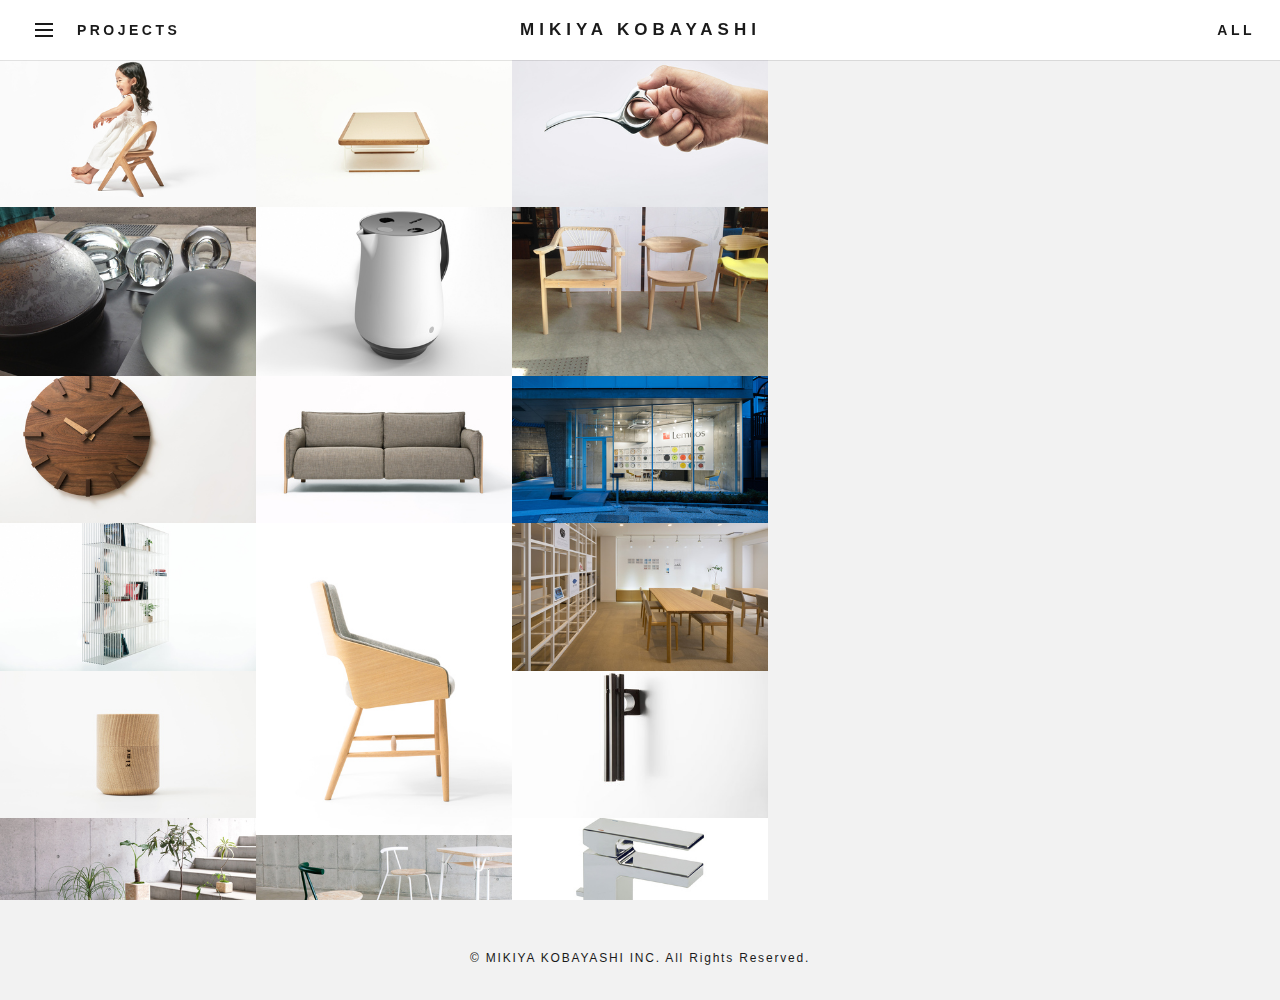
==== sources/PROJECTS __ MIKIYA KOBAYASHI.html @ a70baf39 "first commit" ====
<!DOCTYPE html>
<!-- saved from url=(0039)http://www.mikiyakobayashi.com/projects -->
<html lang="ja-JP" class=" supports csstransforms csstransforms3d csstransitions"><head><meta http-equiv="Content-Type" content="text/html; charset=UTF-8">
	
	<meta http-equiv="X-UA-Compatible" content="IE=edge,chrome=1">
	<meta name="viewport" content="width=device-width,initial-scale=1.0">
	<title>PROJECTS || MIKIYA KOBAYASHI</title>
	<meta name="keywords" content="小林幹也, デザイン, インテリア, プロダクト, 家具, イス, ブランド, ディレクション, プランニング, みきや, design, interior, product, chair, brand, kobayashi, mikiya, ukihashi, moreTrees, 株式会社小林幹也スタジオ, スタジオ">
	<meta name="description" content="株式会社小林幹也スタジオ | MIKIYA KOBAYASHI INC.は小林幹也（デザイナー）が代表を務めるデザイン会社です。家具やプロダクトの商品開発およびディレクション業務、インテリアに関する企画、プランニング及びデザインなど設計業務、各種プランニングおよびディレクション業務また企業のコンサルティング業務などを行っています。">
	<meta name="author" content="MIKIYA KOBAYASHI INC.">
    <meta property="og:title" content="MIKIYA KOBAYASHI">
    <meta property="og:type" content="website">
    <meta property="og:url" content="http://www.mikiyakobayashi.com/">
    <meta property="og:image" content="http://www.mikiyakobayashi.com/common/img/ogp.jpg">
    <meta property="og:site_name" content="MIKIYA KOBAYASHI">
    <meta property="og:description" content="株式会社小林幹也スタジオ | MIKIYA KOBAYASHI INC.は小林幹也（デザイナー）が代表を務めるデザイン会社です。家具やプロダクトの商品開発およびディレクション業務、インテリアに関する企画、プランニング及びデザインなど設計業務、各種プランニングおよびディレクション業務また企業のコンサルティング業務などを行っています。">
	<link rel="shortcut icon" href="http://www.mikiyakobayashi.com/common/img/favicon.ico">
	<link rel="apple-touch-icon-precomposed" sizes="144x144" href="http://www.mikiyakobayashi.com/common/img/apple-touch-icon-144-precomposed.png">
	
	<!--[if lt IE 9]>
	<script src="https://cdnjs.cloudflare.com/ajax/libs/html5shiv/3.7.2/html5shiv.min.js"></script>
	<script src="https://cdnjs.cloudflare.com/ajax/libs/respond.js/1.4.2/respond.min.js"></script>
	<![endif]-->
	<link rel="stylesheet" href="./PROJECTS __ MIKIYA KOBAYASHI_files/style.css">
    <!--Google Analytics-->
	<script async="" src="./PROJECTS __ MIKIYA KOBAYASHI_files/analytics.js.tải xuống"></script><script src="./PROJECTS __ MIKIYA KOBAYASHI_files/libs.js.tải xuống" type="text/javascript"></script>
	<script src="./PROJECTS __ MIKIYA KOBAYASHI_files/common.js.tải xuống" type="text/javascript"></script>
	<script>
      (function(i,s,o,g,r,a,m){i['GoogleAnalyticsObject']=r;i[r]=i[r]||function(){
      (i[r].q=i[r].q||[]).push(arguments)},i[r].l=1*new Date();a=s.createElement(o),
      m=s.getElementsByTagName(o)[0];a.async=1;a.src=g;m.parentNode.insertBefore(a,m)
      })(window,document,'script','//www.google-analytics.com/analytics.js','ga');
    
      ga('create', 'UA-20499489-1', 'auto');
      ga('send', 'pageview');
    
    </script>
</head>
<body id="mikiyakobayashi" class="sub"><div id="loading-progress" class="progress"><div class="bar" style="width: 100%;"></div></div>
<noscript>
&lt;div id="noscript_message"&gt;javascriptが無効になっているようです。 本サイトを正しく表示するためにはjavascriptを有効にしてください。&lt;/div&gt;
</noscript>
<div id="wrap">
<div id="header">
	<div class="container">
		
		<h1 id="logo"><a href="http://www.mikiyakobayashi.com/" class="hover-line"><span>MIKIYA KOBAYASHI</span></a></h1>
		

		<div id="gnavi" class="nav">
			<div class="nav-btn">
				<a href="http://www.mikiyakobayashi.com/projects#gnavi-links">
					<span class="bars">
						<span class="bar"></span>
						<span class="bar"></span>
						<span class="bar"></span>
						<span class="bar"></span>
					</span>
					<span class="label" style="opacity: 1;">PROJECTS</span>
				</a>
			</div>
		</div><div id="cnavi" class="nav">
	<div class="nav-btn">
		<a href="http://www.mikiyakobayashi.com/projects#cnavi-links">
			<i class="icon-search icon"></i>
			<span class="label">
			
				<span class="main-label">ALL</span>
			
			</span>
		</a>
	</div>
</div>

		
	</div>
</div>

<div id="contents-wrap">
	<div id="contents" class="">
		<div id="portfolio" class="content flow-grid col-5">
			
			
				
				
			
				
				
			
				
				
			
				
				
			
				
				
			
				
				
			
				
				
			
				
				
			
				
				
			
				
				
			
				
				
			
				
				
			
				
				
			
				
				
			
				
				
			
				
				
			
				
				
			
				
				
			
				
				
			
				
				
			
				
				
			
				
				
			
				
				
			
				
				
			
				
				
			
				
				
			
				
				
			
				
				
			
				
				
			
				
				
			
				
				
			
				
				
			
				
				
			
				
				
			
				
				
			
				
				
			
				
				
			
				
				
			
				
				
			
				
				
			
				
				
			
				
				
			
				
				
			
				
				
			
				
				
			
				
				
			
				
				
			
				
				
			
				
				
			
				
				
			
				
				
			
				
				
			
				
				
			
				
				
			
				
				
			
				
				
			
				
				
			
				
				
			
				
				
			
				
				
			
				
				
			
				
				
			
				
				
			
				
				
			
				
				
			
				
				
			
				
				
			
				
				
			
				
				
			
				
				
			
				
				
			
				
				
			
				
				
			
				
				
			
				
				
			
				
				
			
				
				
			
				
				
			
				
				
			
				
				
			
				
				
			
				
				
			
				
				
			
				
				
			
				
				
			
				
				
			
				
				
			
				
				
			
				
				
			
				
				
			
				
				
			
				
				
			
				
				
			
				
				
			
				
				
			
				
				
			
				
				
			
				
				
			
				
				
			
				
				
			
				
				
			
				
				
			
				
				
			
				
				
			
				
				
			
				
				
			
				
				
			
				
				
			
				
				
			
				
				
			
				
				
			
				
				
			
				
				
			
				
				
			
				
				
			
				
				
			
				
				
			
				
				
			
				
				
			
				
				
			
				
				
			
				
				
			
				
				
			
				
				
			
				
				
			
				
				
			
				
				
			

				<script type="text/javascript" src="./PROJECTS __ MIKIYA KOBAYASHI_files/flow_grid_init.js.tải xuống"></script>
			<div class="flow-grid-col"><div class="entry">
					<a href="http://www.mikiyakobayashi.com/projects/furniture/kimi-no-isu-2016/">　<div class="thumb-wrap" style="padding-top: 66.5%;"><div class="thumb" data-original-width="400" data-original-height="266" style="position: absolute;">
							
							<img src="./PROJECTS __ MIKIYA KOBAYASHI_files/ki_5562-thumb-400xauto-664.jpg" alt="ki_5562.jpg">
							
						</div></div>
						<div class="meta">
							<div class="client">HOKKAIDO ARTS FOUNDATION</div>
							<h2 class="title">KIMI NO ISU 2016</h2>
						</div>
					</a>
				</div><div class="entry">
					<a href="http://www.mikiyakobayashi.com/projects/furniture/cloud2/">　<div class="thumb-wrap" style="padding-top: 66.5%;"><div class="thumb" data-original-width="400" data-original-height="266" style="position: absolute;">
							
							<img src="./PROJECTS __ MIKIYA KOBAYASHI_files/IMG_14468w-thumb-400xauto-640.jpg" alt="IMG_14468w.jpg">
							
						</div></div>
						<div class="meta">
							<div class="client">HIDA FOREST</div>
							<h2 class="title">CLOUD2</h2>
						</div>
					</a>
				</div><div class="entry">
					<a href="http://www.mikiyakobayashi.com/projects/product/oha/">　<div class="thumb-wrap" style="padding-top: 66.5%;"><div class="thumb" data-original-width="400" data-original-height="266" style="position: absolute;">
							
							<img src="./PROJECTS __ MIKIYA KOBAYASHI_files/_IMG_0095W-thumb-400xauto-578.jpg" alt="_IMG_0095W.jpg">
							
						</div></div>
						<div class="meta">
							<div class="client">IKI by TAKATA Lemnos</div>
							<h2 class="title">OHA</h2>
						</div>
					</a>
				</div><div class="entry">
					<a href="http://www.mikiyakobayashi.com/projects/others/tree-frost-making/">　<div class="thumb-wrap" style="padding-top: 75%;"><div class="thumb" data-original-width="400" data-original-height="300" style="position: absolute;">
							
							<img src="./PROJECTS __ MIKIYA KOBAYASHI_files/IMG_8404w-thumb-400xauto-567.jpg" alt="IMG_8404w.jpg">
							
						</div></div>
						<div class="meta">
							<div class="client">KOHEI GLASS STUDIO</div>
							<h2 class="title">TREE FROST / Making</h2>
						</div>
					</a>
				</div><div class="entry">
					<a href="http://www.mikiyakobayashi.com/projects/product/electric-kettle/">　<div class="thumb-wrap" style="padding-top: 75%;"><div class="thumb" data-original-width="400" data-original-height="300" style="position: absolute;">
							
							<img src="./PROJECTS __ MIKIYA KOBAYASHI_files/Electric-kettle-45W-thumb-400xauto-546.jpg" alt="Electric-kettle-45W.jpg">
							
						</div></div>
						<div class="meta">
							<div class="client">Concept model</div>
							<h2 class="title">ELECTRIC KETTLE</h2>
						</div>
					</a>
				</div><div class="entry">
					<a href="http://www.mikiyakobayashi.com/projects/others/yamanami-making/">　<div class="thumb-wrap" style="padding-top: 75%;"><div class="thumb" data-original-width="400" data-original-height="300" style="position: absolute;">
							
							<img data-original="http://www.mikiyakobayashi.com/projects/others/assets_c/2015/06/IMG_0792w-thumb-400xauto-561.jpg" alt="IMG_0792w.jpg" style="opacity: 1;" src="./PROJECTS __ MIKIYA KOBAYASHI_files/IMG_0792w-thumb-400xauto-561.jpg">
							
						</div></div>
						<div class="meta">
							<div class="client">YAMANAMI by TAKUMI KOHGEI</div>
							<h2 class="title">YAMANAMI / Making</h2>
						</div>
					</a>
				</div><div class="entry">
					<a href="http://www.mikiyakobayashi.com/projects/product/w/">　<div class="thumb-wrap" style="padding-top: 66.5%;"><div class="thumb" data-original-width="400" data-original-height="266" style="position: absolute;">
							
							<img data-original="http://www.mikiyakobayashi.com/projects/product/assets_c/2015/05/_MG_3049W-thumb-400xauto-125.jpg" alt="_MG_3049W.jpg" style="opacity: 1;" src="./PROJECTS __ MIKIYA KOBAYASHI_files/_MG_3049W-thumb-400xauto-125.jpg">
							
						</div></div>
						<div class="meta">
							<div class="client">kime by DREAMY PERSON</div>
							<h2 class="title">WALL CLOCK</h2>
						</div>
					</a>
				</div><div class="entry">
					<a href="http://www.mikiyakobayashi.com/projects/furniture/ys1-1900/">　<div class="thumb-wrap" style="padding-top: 66.5%;"><div class="thumb" data-original-width="400" data-original-height="266" style="position: absolute;">
							
							<img data-original="http://www.mikiyakobayashi.com/projects/furniture/assets_c/2015/05/YAMANAMI_4408W-thumb-400xauto-104.jpg" alt="YAMANAMI_4408W.jpg" style="opacity: 1;" src="./PROJECTS __ MIKIYA KOBAYASHI_files/YAMANAMI_4408W-thumb-400xauto-104.jpg">
							
						</div></div>
						<div class="meta">
							<div class="client">YAMANAMI by TAKUMI KOHGEI</div>
							<h2 class="title">YS1 1900</h2>
						</div>
					</a>
				</div><div class="entry">
					<a href="http://www.mikiyakobayashi.com/projects/space/lemnos-tokyo-showroom/">　<div class="thumb-wrap" style="padding-top: 66.5%;"><div class="thumb" data-original-width="400" data-original-height="266" style="position: absolute;">
							
							<img data-original="http://www.mikiyakobayashi.com/projects/space/assets_c/2015/05/TKLM_101_DN18410_W-thumb-400xauto-21.jpg" alt="TKLM_101_DN18410_W.jpg" style="opacity: 1;" src="./PROJECTS __ MIKIYA KOBAYASHI_files/TKLM_101_DN18410_W-thumb-400xauto-21.jpg">
							
						</div></div>
						<div class="meta">
							
							<h2 class="title">LEMNOS TOKYO SHOWROOM</h2>
						</div>
					</a>
				</div><div class="entry">
					<a href="http://www.mikiyakobayashi.com/projects/furniture/thread/">　<div class="thumb-wrap" style="padding-top: 66.5%;"><div class="thumb" data-original-width="400" data-original-height="266" style="position: absolute;">
							
							<img data-original="http://www.mikiyakobayashi.com/projects/furniture/assets_c/2015/05/_MG_8158W-thumb-400xauto-186.jpg" alt="_MG_8158W.jpg" style="opacity: 1;" src="./PROJECTS __ MIKIYA KOBAYASHI_files/_MG_8158W-thumb-400xauto-186.jpg">
							
						</div></div>
						<div class="meta">
							<div class="client">Prototype</div>
							<h2 class="title">THREAD</h2>
						</div>
					</a>
				</div><div class="entry">
					<a href="http://www.mikiyakobayashi.com/projects/furniture/nc-2/">　<div class="thumb-wrap" style="padding-top: 130.5%;"><div class="thumb" data-original-width="400" data-original-height="522" style="position: absolute;">
							
							<img data-original="http://www.mikiyakobayashi.com/projects/furniture/assets_c/2015/05/_MG_0881W-thumb-400xauto-196.jpg" alt="_MG_0881W.jpg" style="opacity: 1;" src="./PROJECTS __ MIKIYA KOBAYASHI_files/_MG_0881W-thumb-400xauto-196.jpg">
							
						</div></div>
						<div class="meta">
							<div class="client">nagi by FUJI FURNITURE</div>
							<h2 class="title">nc-2</h2>
						</div>
					</a>
				</div><div class="entry">
					<a href="http://www.mikiyakobayashi.com/projects/space/copilot-inc/">　<div class="thumb-wrap" style="padding-top: 66.5%;"><div class="thumb" data-original-width="400" data-original-height="266" style="position: absolute;">
							
							<img data-original="http://www.mikiyakobayashi.com/projects/space/assets_c/2015/05/COPO_101_DC30389_W-thumb-400xauto-39.jpg" alt="COPO_101_DC30389_W.jpg" style="opacity: 1;" src="./PROJECTS __ MIKIYA KOBAYASHI_files/COPO_101_DC30389_W-thumb-400xauto-39.jpg">
							
						</div></div>
						<div class="meta">
							
							<h2 class="title">COPILOT Inc.</h2>
						</div>
					</a>
				</div><div class="entry">
					<a href="http://www.mikiyakobayashi.com/projects/product/natsume/">　<div class="thumb-wrap" style="padding-top: 66.5%;"><div class="thumb" data-original-width="400" data-original-height="266" style="position: absolute;">
							
							<img data-original="http://www.mikiyakobayashi.com/projects/product/assets_c/2015/06/_MG_9012W-thumb-400xauto-447.jpg" alt="_MG_9012W.jpg" style="opacity: 1;" src="./PROJECTS __ MIKIYA KOBAYASHI_files/_MG_9012W-thumb-400xauto-447.jpg">
							
						</div></div>
						<div class="meta">
							<div class="client">kime by DREAMY PERSON</div>
							<h2 class="title">NATSUME</h2>
						</div>
					</a>
				</div><div class="entry">
					<a href="http://www.mikiyakobayashi.com/projects/product/bo/">　<div class="thumb-wrap" style="padding-top: 66.5%;"><div class="thumb" data-original-width="400" data-original-height="266" style="position: absolute;">
							
							<img data-original="http://www.mikiyakobayashi.com/projects/product/assets_c/2015/06/_MG_9126W-thumb-400xauto-318.jpg" alt="_MG_9126W.jpg" style="opacity: 1;" src="./PROJECTS __ MIKIYA KOBAYASHI_files/_MG_9126W-thumb-400xauto-318.jpg">
							
						</div></div>
						<div class="meta">
							<div class="client">Timbre</div>
							<h2 class="title">BO</h2>
						</div>
					</a>
				</div><div class="entry">
					<a href="http://www.mikiyakobayashi.com/projects/furniture/ch3/">　<div class="thumb-wrap" style="padding-top: 71%;"><div class="thumb" data-original-width="400" data-original-height="284" style="position: absolute;">
							
							<img data-original="http://www.mikiyakobayashi.com/projects/furniture/assets_c/2015/05/chii_0766W-thumb-400xauto-212.jpg" alt="chii_0766W.jpg" style="opacity: 1;" src="./PROJECTS __ MIKIYA KOBAYASHI_files/chii_0766W-thumb-400xauto-212.jpg">
							
						</div></div>
						<div class="meta">
							<div class="client">chii by usuiworks</div>
							<h2 class="title">ch3</h2>
						</div>
					</a>
				</div><div class="entry">
					<a href="http://www.mikiyakobayashi.com/projects/product/ch9/">　<div class="thumb-wrap" style="padding-top: 71%;"><div class="thumb" data-original-width="400" data-original-height="284" style="position: absolute;">
							
							<img data-original="http://www.mikiyakobayashi.com/projects/product/assets_c/2015/05/chii_0832W-thumb-400xauto-233.jpg" alt="chii_0832W.jpg" style="opacity: 1;" src="./PROJECTS __ MIKIYA KOBAYASHI_files/chii_0832W-thumb-400xauto-233.jpg">
							
						</div></div>
						<div class="meta">
							<div class="client">chii by usuiworks</div>
							<h2 class="title">ch9</h2>
						</div>
					</a>
				</div><div class="entry">
					<a href="http://www.mikiyakobayashi.com/projects/product/lavatory-faucet/">　<div class="thumb-wrap" style="padding-top: 66.5%;"><div class="thumb" data-original-width="400" data-original-height="266" style="position: absolute;">
							
							<img data-original="http://www.mikiyakobayashi.com/projects/product/assets_c/2015/06/lavatoryfaucet1-thumb-400xauto-502.jpg" alt="lavatoryfaucet1.jpg" style="opacity: 1;" src="./PROJECTS __ MIKIYA KOBAYASHI_files/lavatoryfaucet1-thumb-400xauto-502.jpg">
							
						</div></div>
						<div class="meta">
							<div class="client">INAX</div>
							<h2 class="title">LAVATORY FAUCET</h2>
						</div>
					</a>
				</div><div class="entry">
					<a href="http://www.mikiyakobayashi.com/projects/product/tsuki/">　<div class="thumb-wrap" style="padding-top: 70.5%;"><div class="thumb" data-original-width="400" data-original-height="282" style="position: absolute;">
							
							<img data-original="http://www.mikiyakobayashi.com/projects/product/assets_c/2015/06/IKI_0624W-thumb-400xauto-424.jpg" alt="IKI_0624W.jpg" style="opacity: 1;" src="./PROJECTS __ MIKIYA KOBAYASHI_files/IKI_0624W-thumb-400xauto-424.jpg">
							
						</div></div>
						<div class="meta">
							<div class="client">IKI by TAKATA Lemnos</div>
							<h2 class="title">TSUKI</h2>
						</div>
					</a>
				</div><div class="entry">
					<a href="http://www.mikiyakobayashi.com/projects/product/yama/">　<div class="thumb-wrap" style="padding-top: 75.5%;"><div class="thumb" data-original-width="400" data-original-height="302" style="position: absolute;">
							
							<img data-original="http://www.mikiyakobayashi.com/projects/product/assets_c/2015/06/IKI_0722W-thumb-400xauto-403.jpg" alt="IKI_0722W.jpg" style="opacity: 1;" src="./PROJECTS __ MIKIYA KOBAYASHI_files/IKI_0722W-thumb-400xauto-403.jpg">
							
						</div></div>
						<div class="meta">
							<div class="client">IKI by TAKATA Lemnos</div>
							<h2 class="title">YAMA</h2>
						</div>
					</a>
				</div><div class="entry">
					<a href="http://www.mikiyakobayashi.com/projects/furniture/nc-1/">　<div class="thumb-wrap" style="padding-top: 150%;"><div class="thumb" data-original-width="400" data-original-height="600" style="position: absolute;">
							
							<img data-original="http://www.mikiyakobayashi.com/projects/furniture/assets_c/2015/06/nagi_6764_4W-thumb-400xauto-465.jpg" alt="nagi_6764_4W.jpg" style="opacity: 1;" src="./PROJECTS __ MIKIYA KOBAYASHI_files/nagi_6764_4W-thumb-400xauto-465.jpg">
							
						</div></div>
						<div class="meta">
							<div class="client">nagi by FUJI FURNITURE</div>
							<h2 class="title">nc-1</h2>
						</div>
					</a>
				</div><div class="entry">
					<a href="http://www.mikiyakobayashi.com/projects/furniture/hc-3/">　<div class="thumb-wrap" style="padding-top: 66.5%;"><div class="thumb" data-original-width="400" data-original-height="266" style="position: absolute;">
							
							<img data-original="http://www.mikiyakobayashi.com/projects/furniture/assets_c/2015/05/HARC_103B_DN15719_LW-thumb-400xauto-274.jpg" alt="HARC_103B_DN15719_LW.jpg" style="opacity: 1;" src="./PROJECTS __ MIKIYA KOBAYASHI_files/HARC_103B_DN15719_LW-thumb-400xauto-274.jpg">
							
						</div></div>
						<div class="meta">
							<div class="client">HARU by KARIMOKU</div>
							<h2 class="title">HC-3</h2>
						</div>
					</a>
				</div><div class="entry">
					<a href="http://www.mikiyakobayashi.com/projects/furniture/ht-3/">　<div class="thumb-wrap" style="padding-top: 150%;"><div class="thumb" data-original-width="400" data-original-height="600" style="position: absolute;">
							
							<img data-original="http://www.mikiyakobayashi.com/projects/furniture/assets_c/2015/05/HARC_112_DN15445_LW-thumb-400xauto-285.jpg" alt="HARC_112_DN15445_LW.jpg" style="opacity: 1;" src="./PROJECTS __ MIKIYA KOBAYASHI_files/HARC_112_DN15445_LW-thumb-400xauto-285.jpg">
							
						</div></div>
						<div class="meta">
							<div class="client">HARU by KARIMOKU</div>
							<h2 class="title">HT-3</h2>
						</div>
					</a>
				</div><div class="entry">
					<a href="http://www.mikiyakobayashi.com/projects/product/pick-holder/">　<div class="thumb-wrap" style="padding-top: 150%;"><div class="thumb" data-original-width="400" data-original-height="600" style="position: absolute;">
							
							<img data-original="http://www.mikiyakobayashi.com/projects/product/assets_c/2015/06/%E3%82%88%E3%81%86%E3%81%98%E7%AB%8B%E3%81%A6_01W-thumb-400xauto-356.jpg" alt="ようじ立て_01W.jpg" style="opacity: 1;" src="./PROJECTS __ MIKIYA KOBAYASHI_files/ようじ立て_01W-thumb-400xauto-356.jpg">
							
						</div></div>
						<div class="meta">
							<div class="client">kime by DREAMY PERSON</div>
							<h2 class="title">PICK HOLDER</h2>
						</div>
					</a>
				</div><div class="entry">
					<a href="http://www.mikiyakobayashi.com/projects/furniture/land/">　<div class="thumb-wrap" style="padding-top: 66.5%;"><div class="thumb" data-original-width="400" data-original-height="266" style="position: absolute;">
							
							<img data-original="http://www.mikiyakobayashi.com/projects/furniture/assets_c/2015/06/06_2W-thumb-400xauto-344.jpg" alt="06_2W.jpg" style="opacity: 1;" src="./PROJECTS __ MIKIYA KOBAYASHI_files/06_2W-thumb-400xauto-344.jpg">
							
						</div></div>
						<div class="meta">
							<div class="client">TAKUMI KOHGEI</div>
							<h2 class="title">LAND</h2>
						</div>
					</a>
				</div><div class="entry">
					<a href="http://www.mikiyakobayashi.com/projects/furniture/yura/">　<div class="thumb-wrap" style="padding-top: 66.5%;"><div class="thumb" data-original-width="400" data-original-height="266" style="position: absolute;">
							
							<img data-original="http://www.mikiyakobayashi.com/projects/furniture/assets_c/2015/05/_MG_4138W-thumb-400xauto-252.jpg" alt="_MG_4138W.jpg" style="opacity: 1;" src="./PROJECTS __ MIKIYA KOBAYASHI_files/_MG_4138W-thumb-400xauto-252.jpg">
							
						</div></div>
						<div class="meta">
							<div class="client">Prototype</div>
							<h2 class="title">YURA</h2>
						</div>
					</a>
				</div><div class="entry">
					<a href="http://www.mikiyakobayashi.com/projects/product/sfida/">　<div class="thumb-wrap" style="padding-top: 96.25%;"><div class="thumb" data-original-width="400" data-original-height="385" style="position: absolute;">
							
							<img data-original="http://www.mikiyakobayashi.com/projects/product/assets_c/2015/06/official_gray_m_01W-thumb-400xauto-582.jpg" alt="official_gray_m_01W.jpg" style="opacity: 1;" src="./PROJECTS __ MIKIYA KOBAYASHI_files/official_gray_m_01W-thumb-400xauto-582.jpg">
							
						</div></div>
						<div class="meta">
							<div class="client">SFIDA</div>
							<h2 class="title">SFIDA</h2>
						</div>
					</a>
				</div></div><div class="flow-grid-col"><div class="entry">
					<a href="http://www.mikiyakobayashi.com/projects/others/olive-oil-bottle/">　<div class="thumb-wrap" style="padding-top: 66.5%;"><div class="thumb" data-original-width="400" data-original-height="266" style="position: absolute;">
							
							<img src="./PROJECTS __ MIKIYA KOBAYASHI_files/oliveoil_0257w-thumb-400xauto-619.jpg" alt="oliveoil_0257w.jpg">
							
						</div></div>
						<div class="meta">
							<div class="client">PLAIN COMPANY</div>
							<h2 class="title">OLIVE OIL BOTTLE</h2>
						</div>
					</a>
				</div><div class="entry">
					<a href="http://www.mikiyakobayashi.com/projects/furniture/yc4/">　<div class="thumb-wrap" style="padding-top: 66.5%;"><div class="thumb" data-original-width="400" data-original-height="266" style="position: absolute;">
							
							<img src="./PROJECTS __ MIKIYA KOBAYASHI_files/_IMG_10907w-thumb-400xauto-653.jpg" alt="_IMG_10907w.jpg">
							
						</div></div>
						<div class="meta">
							<div class="client">YAMANAMI by TAKUMI KOHGEI</div>
							<h2 class="title">YC4</h2>
						</div>
					</a>
				</div><div class="entry">
					<a href="http://www.mikiyakobayashi.com/projects/product/shin/">　<div class="thumb-wrap" style="padding-top: 150%;"><div class="thumb" data-original-width="400" data-original-height="600" style="position: absolute;">
							
							<img src="./PROJECTS __ MIKIYA KOBAYASHI_files/_IMG_0117_1_2W-thumb-400xauto-576.jpg" alt="_IMG_0117_1_2W.jpg">
							
						</div></div>
						<div class="meta">
							<div class="client">IKI by TAKATA Lemnos</div>
							<h2 class="title">SHIN</h2>
						</div>
					</a>
				</div><div class="entry">
					<a href="http://www.mikiyakobayashi.com/projects/furniture/skiff/">　<div class="thumb-wrap" style="padding-top: 66.5%;"><div class="thumb" data-original-width="400" data-original-height="266" style="position: absolute;">
							
							<img data-original="http://www.mikiyakobayashi.com/projects/furniture/assets_c/2015/05/_MG_2158W-thumb-400xauto-68.jpg" alt="_MG_2158W.jpg" style="opacity: 1;" src="./PROJECTS __ MIKIYA KOBAYASHI_files/_MG_2158W-thumb-400xauto-68.jpg">
							
						</div></div>
						<div class="meta">
							<div class="client">Prototype</div>
							<h2 class="title">SKIFF</h2>
						</div>
					</a>
				</div><div class="entry">
					<a href="http://www.mikiyakobayashi.com/projects/product/bellflower/">　<div class="thumb-wrap" style="padding-top: 150%;"><div class="thumb" data-original-width="400" data-original-height="600" style="position: absolute;">
							
							<img data-original="http://www.mikiyakobayashi.com/projects/product/assets_c/2015/05/_MG_4111W-thumb-400xauto-139.jpg" alt="_MG_4111W.jpg" style="opacity: 1;" src="./PROJECTS __ MIKIYA KOBAYASHI_files/_MG_4111W-thumb-400xauto-139.jpg">
							
						</div></div>
						<div class="meta">
							<div class="client">Timbre</div>
							<h2 class="title">BELLFLOWER</h2>
						</div>
					</a>
				</div><div class="entry">
					<a href="http://www.mikiyakobayashi.com/projects/furniture/yt3/">　<div class="thumb-wrap" style="padding-top: 66.5%;"><div class="thumb" data-original-width="400" data-original-height="266" style="position: absolute;">
							
							<img data-original="http://www.mikiyakobayashi.com/projects/furniture/assets_c/2015/05/YAMANAMI_4369W-thumb-400xauto-116.jpg" alt="YAMANAMI_4369W.jpg" style="opacity: 1;" src="./PROJECTS __ MIKIYA KOBAYASHI_files/YAMANAMI_4369W-thumb-400xauto-116.jpg">
							
						</div></div>
						<div class="meta">
							<div class="client">YAMANAMI by TAKUMI KOHGEI</div>
							<h2 class="title">YT3</h2>
						</div>
					</a>
				</div><div class="entry">
					<a href="http://www.mikiyakobayashi.com/projects/furniture/marumi/">　<div class="thumb-wrap" style="padding-top: 66.5%;"><div class="thumb" data-original-width="400" data-original-height="266" style="position: absolute;">
							
							<img data-original="http://www.mikiyakobayashi.com/projects/furniture/assets_c/2015/06/_MG_3272W-thumb-400xauto-476.jpg" alt="_MG_3272W.jpg" style="opacity: 1;" src="./PROJECTS __ MIKIYA KOBAYASHI_files/_MG_3272W-thumb-400xauto-476.jpg">
							
						</div></div>
						<div class="meta">
							<div class="client">AIDEC</div>
							<h2 class="title">MARUMI</h2>
						</div>
					</a>
				</div><div class="entry">
					<a href="http://www.mikiyakobayashi.com/projects/furniture/ns-2-ottoman/">　<div class="thumb-wrap" style="padding-top: 66.5%;"><div class="thumb" data-original-width="400" data-original-height="266" style="position: absolute;">
							
							<img data-original="http://www.mikiyakobayashi.com/projects/furniture/assets_c/2015/05/_MG_1080W-thumb-400xauto-156.jpg" alt="_MG_1080W.jpg" style="opacity: 1;" src="./PROJECTS __ MIKIYA KOBAYASHI_files/_MG_1080W-thumb-400xauto-156.jpg">
							
						</div></div>
						<div class="meta">
							<div class="client">nagi by FUJI FURNITURE</div>
							<h2 class="title">ns-2 OTTOMAN</h2>
						</div>
					</a>
				</div><div class="entry">
					<a href="http://www.mikiyakobayashi.com/projects/product/wakka/">　<div class="thumb-wrap" style="padding-top: 66.5%;"><div class="thumb" data-original-width="400" data-original-height="266" style="position: absolute;">
							
							<img data-original="http://www.mikiyakobayashi.com/projects/product/assets_c/2015/05/Wakka_0121_2_2W-thumb-400xauto-295.jpg" alt="Wakka_0121_2_2W.jpg" style="opacity: 1;" src="./PROJECTS __ MIKIYA KOBAYASHI_files/Wakka_0121_2_2W-thumb-400xauto-295.jpg">
							
						</div></div>
						<div class="meta">
							<div class="client">Timbre</div>
							<h2 class="title">WAKKA</h2>
						</div>
					</a>
				</div><div class="entry">
					<a href="http://www.mikiyakobayashi.com/projects/furniture/towel-stand-mk03/">　<div class="thumb-wrap" style="padding-top: 130.5%;"><div class="thumb" data-original-width="400" data-original-height="522" style="position: absolute;">
							
							<img data-original="http://www.mikiyakobayashi.com/projects/furniture/assets_c/2015/05/_MG_7880W-thumb-400xauto-174.jpg" alt="_MG_7880W.jpg" style="opacity: 1;" src="./PROJECTS __ MIKIYA KOBAYASHI_files/_MG_7880W-thumb-400xauto-174.jpg">
							
						</div></div>
						<div class="meta">
							<div class="client">KANAYA</div>
							<h2 class="title">TOWEL STAND MK+03</h2>
						</div>
					</a>
				</div><div class="entry">
					<a href="http://www.mikiyakobayashi.com/projects/product/uki-hashi-standard-mini/">　<div class="thumb-wrap" style="padding-top: 66.5%;"><div class="thumb" data-original-width="400" data-original-height="266" style="position: absolute;">
							
							<img data-original="http://www.mikiyakobayashi.com/projects/product/assets_c/2015/06/_MG_0175w-thumb-400xauto-536.jpg" alt="_MG_0175w.jpg" style="opacity: 1;" src="./PROJECTS __ MIKIYA KOBAYASHI_files/_MG_0175w-thumb-400xauto-536.jpg">
							
						</div></div>
						<div class="meta">
							<div class="client">h concept</div>
							<h2 class="title">UKI HASHI standard / mini</h2>
						</div>
					</a>
				</div><div class="entry">
					<a href="http://www.mikiyakobayashi.com/projects/product/tori/">　<div class="thumb-wrap" style="padding-top: 66.5%;"><div class="thumb" data-original-width="400" data-original-height="266" style="position: absolute;">
							
							<img data-original="http://www.mikiyakobayashi.com/projects/product/assets_c/2015/06/_MG_9202W-thumb-400xauto-309.jpg" alt="_MG_9202W.jpg" style="opacity: 1;" src="./PROJECTS __ MIKIYA KOBAYASHI_files/_MG_9202W-thumb-400xauto-309.jpg">
							
						</div></div>
						<div class="meta">
							<div class="client">Timbre</div>
							<h2 class="title">TORI</h2>
						</div>
					</a>
				</div><div class="entry">
					<a href="http://www.mikiyakobayashi.com/projects/product/ch6/">　<div class="thumb-wrap" style="padding-top: 71%;"><div class="thumb" data-original-width="400" data-original-height="284" style="position: absolute;">
							
							<img data-original="http://www.mikiyakobayashi.com/projects/product/assets_c/2015/05/chii_0865_1W-thumb-400xauto-224.jpg" alt="chii_0865_1W.jpg" style="opacity: 1;" src="./PROJECTS __ MIKIYA KOBAYASHI_files/chii_0865_1W-thumb-400xauto-224.jpg">
							
						</div></div>
						<div class="meta">
							<div class="client">chii by usuiworks</div>
							<h2 class="title">ch6</h2>
						</div>
					</a>
				</div><div class="entry">
					<a href="http://www.mikiyakobayashi.com/projects/product/one-piece-toilet/">　<div class="thumb-wrap" style="padding-top: 80%;"><div class="thumb" data-original-width="400" data-original-height="320" style="position: absolute;">
							
							<img data-original="http://www.mikiyakobayashi.com/projects/product/assets_c/2015/06/toilet03-thumb-400xauto-495.jpg" alt="toilet03.jpg" style="opacity: 1;" src="./PROJECTS __ MIKIYA KOBAYASHI_files/toilet03-thumb-400xauto-495.jpg">
							
						</div></div>
						<div class="meta">
							<div class="client">INAX</div>
							<h2 class="title">ONE PIECE TOILET</h2>
						</div>
					</a>
				</div><div class="entry">
					<a href="http://www.mikiyakobayashi.com/projects/product/flower-vase/">　<div class="thumb-wrap" style="padding-top: 66.5%;"><div class="thumb" data-original-width="400" data-original-height="266" style="position: absolute;">
							
							<img data-original="http://www.mikiyakobayashi.com/projects/product/assets_c/2015/06/kime_11W-thumb-400xauto-381.jpg" alt="kime_11W.jpg" style="opacity: 1;" src="./PROJECTS __ MIKIYA KOBAYASHI_files/kime_11W-thumb-400xauto-381.jpg">
							
						</div></div>
						<div class="meta">
							<div class="client">kime by DREAMY PERSON</div>
							<h2 class="title">FLOWER VASE</h2>
						</div>
					</a>
				</div><div class="entry">
					<a href="http://www.mikiyakobayashi.com/projects/product/sara/">　<div class="thumb-wrap" style="padding-top: 83.25%;"><div class="thumb" data-original-width="400" data-original-height="333" style="position: absolute;">
							
							<img data-original="http://www.mikiyakobayashi.com/projects/product/assets_c/2015/06/IKI_0659W-thumb-400xauto-414.jpg" alt="IKI_0659W.jpg" style="opacity: 1;" src="./PROJECTS __ MIKIYA KOBAYASHI_files/IKI_0659W-thumb-400xauto-414.jpg">
							
						</div></div>
						<div class="meta">
							<div class="client">IKI by TAKATA Lemnos</div>
							<h2 class="title">SARA</h2>
						</div>
					</a>
				</div><div class="entry">
					<a href="http://www.mikiyakobayashi.com/projects/product/ishi/">　<div class="thumb-wrap" style="padding-top: 65.25%;"><div class="thumb" data-original-width="400" data-original-height="261" style="position: absolute;">
							
							<img data-original="http://www.mikiyakobayashi.com/projects/product/assets_c/2015/06/IKI_0645W-thumb-400xauto-395.jpg" alt="IKI_0645W.jpg" style="opacity: 1;" src="./PROJECTS __ MIKIYA KOBAYASHI_files/IKI_0645W-thumb-400xauto-395.jpg">
							
						</div></div>
						<div class="meta">
							<div class="client">IKI by TAKATA Lemnos</div>
							<h2 class="title">ISHI</h2>
						</div>
					</a>
				</div><div class="entry">
					<a href="http://www.mikiyakobayashi.com/projects/furniture/nt-1/">　<div class="thumb-wrap" style="padding-top: 66.5%;"><div class="thumb" data-original-width="400" data-original-height="266" style="position: absolute;">
							
							<img data-original="http://www.mikiyakobayashi.com/projects/furniture/assets_c/2015/06/nagi_6783A_1W-thumb-400xauto-454.jpg" alt="nagi_6783A_1W.jpg" style="opacity: 1;" src="./PROJECTS __ MIKIYA KOBAYASHI_files/nagi_6783A_1W-thumb-400xauto-454.jpg">
							
						</div></div>
						<div class="meta">
							<div class="client">nagi by FUJI FURNITURE</div>
							<h2 class="title">nt-1</h2>
						</div>
					</a>
				</div><div class="entry">
					<a href="http://www.mikiyakobayashi.com/projects/furniture/hc-1/">　<div class="thumb-wrap" style="padding-top: 66.5%;"><div class="thumb" data-original-width="400" data-original-height="266" style="position: absolute;">
							
							<img data-original="http://www.mikiyakobayashi.com/projects/furniture/assets_c/2015/05/HARC_101_DN15353_LW-thumb-400xauto-270.jpg" alt="HARC_101_DN15353_LW.jpg" style="opacity: 1;" src="./PROJECTS __ MIKIYA KOBAYASHI_files/HARC_101_DN15353_LW-thumb-400xauto-270.jpg">
							
						</div></div>
						<div class="meta">
							<div class="client">HARU by KARIMOKU</div>
							<h2 class="title">HC-1</h2>
						</div>
					</a>
				</div><div class="entry">
					<a href="http://www.mikiyakobayashi.com/projects/furniture/ht-01/">　<div class="thumb-wrap" style="padding-top: 66.5%;"><div class="thumb" data-original-width="400" data-original-height="266" style="position: absolute;">
							
							<img data-original="http://www.mikiyakobayashi.com/projects/furniture/assets_c/2015/05/HARC_109_DN15387_LW-thumb-400xauto-277.jpg" alt="HARC_109_DN15387_LW.jpg" style="opacity: 1;" src="./PROJECTS __ MIKIYA KOBAYASHI_files/HARC_109_DN15387_LW-thumb-400xauto-277.jpg">
							
						</div></div>
						<div class="meta">
							<div class="client">HARU by KARIMOKU</div>
							<h2 class="title">HT-1</h2>
						</div>
					</a>
				</div><div class="entry">
					<a href="http://www.mikiyakobayashi.com/projects/space/s/">　<div class="thumb-wrap" style="padding-top: 66.5%;"><div class="thumb" data-original-width="400" data-original-height="266" style="position: absolute;">
							
							<img data-original="http://www.mikiyakobayashi.com/projects/space/assets_c/2015/05/_MG_9472-thumb-400xauto-51.jpg" alt="_MG_9472.jpg" style="opacity: 1;" src="./PROJECTS __ MIKIYA KOBAYASHI_files/_MG_9472-thumb-400xauto-51.jpg">
							
						</div></div>
						<div class="meta">
							
							<h2 class="title">SQUARE by KANUMA</h2>
						</div>
					</a>
				</div><div class="entry">
					<a href="http://www.mikiyakobayashi.com/projects/product/tape-measure/">　<div class="thumb-wrap" style="padding-top: 66.5%;"><div class="thumb" data-original-width="400" data-original-height="266" style="position: absolute;">
							
							<img data-original="http://www.mikiyakobayashi.com/projects/product/assets_c/2015/06/%E3%83%A1%E3%82%B8%E3%83%A3%E3%83%BC_02W-thumb-400xauto-371.jpg" alt="メジャー_02W.jpg" style="opacity: 1;" src="./PROJECTS __ MIKIYA KOBAYASHI_files/メジャー_02W-thumb-400xauto-371.jpg">
							
						</div></div>
						<div class="meta">
							<div class="client">kime by DREAMY PERSON</div>
							<h2 class="title">TAPE MEASURE</h2>
						</div>
					</a>
				</div><div class="entry">
					<a href="http://www.mikiyakobayashi.com/projects/product/shoehorn/">　<div class="thumb-wrap" style="padding-top: 66.5%;"><div class="thumb" data-original-width="400" data-original-height="266" style="position: absolute;">
							
							<img data-original="http://www.mikiyakobayashi.com/projects/product/assets_c/2015/06/%E3%81%8F%E3%81%A4%E3%81%B9%E3%82%89S_02_1W-thumb-400xauto-358.jpg" alt="くつべらS_02_1W.jpg" style="opacity: 1;" src="./PROJECTS __ MIKIYA KOBAYASHI_files/くつべらS_02_1W-thumb-400xauto-358.jpg">
							
						</div></div>
						<div class="meta">
							<div class="client">kime by DREAMY PERSON</div>
							<h2 class="title">SHOEHORN</h2>
						</div>
					</a>
				</div><div class="entry">
					<a href="http://www.mikiyakobayashi.com/projects/furniture/hb-1-soyo-2/">　<div class="thumb-wrap" style="padding-top: 79%;"><div class="thumb" data-original-width="400" data-original-height="316" style="position: absolute;">
							
							<img data-original="http://www.mikiyakobayashi.com/projects/furniture/assets_c/2015/06/SYLM_001_P21002_LW-thumb-400xauto-542.jpg" alt="SYLM_001_P21002_LW.jpg" style="opacity: 1;" src="./PROJECTS __ MIKIYA KOBAYASHI_files/SYLM_001_P21002_LW-thumb-400xauto-542.jpg">
							
						</div></div>
						<div class="meta">
							<div class="client">HARU by KARIMOKU</div>
							<h2 class="title">HB-1 (SOYO)</h2>
						</div>
					</a>
				</div><div class="entry">
					<a href="http://www.mikiyakobayashi.com/projects/product/tate-otama/">　<div class="thumb-wrap" style="padding-top: 150%;"><div class="thumb" data-original-width="400" data-original-height="600" style="position: absolute;">
							
							<img data-original="http://www.mikiyakobayashi.com/projects/product/assets_c/2015/06/_MG_3762w-thumb-400xauto-511.jpg" alt="_MG_3762w.jpg" style="opacity: 1;" src="./PROJECTS __ MIKIYA KOBAYASHI_files/_MG_3762w-thumb-400xauto-511.jpg">
							
						</div></div>
						<div class="meta">
							<div class="client">h concept</div>
							<h2 class="title">TATE OTAMA</h2>
						</div>
					</a>
				</div><div class="entry">
					<a href="http://www.mikiyakobayashi.com/projects/furniture/cielo/">　<div class="thumb-wrap" style="padding-top: 66.5%;"><div class="thumb" data-original-width="400" data-original-height="266" style="position: absolute;">
							
							<img data-original="http://www.mikiyakobayashi.com/projects/furniture/assets_c/2015/05/_MG_2584W-thumb-400xauto-260.jpg" alt="_MG_2584W.jpg" style="opacity: 1;" src="./PROJECTS __ MIKIYA KOBAYASHI_files/_MG_2584W-thumb-400xauto-260.jpg">
							
						</div></div>
						<div class="meta">
							<div class="client">Prototype</div>
							<h2 class="title">CIELO</h2>
						</div>
					</a>
				</div><div class="entry">
					<a href="http://www.mikiyakobayashi.com/projects/product/uki-hashi/">　<div class="thumb-wrap" style="padding-top: 90.25%;"><div class="thumb" data-original-width="400" data-original-height="361" style="position: absolute;">
							
							<img data-original="http://www.mikiyakobayashi.com/projects/product/assets_c/2015/06/mkd_ukihashi02W-thumb-400xauto-508.jpg" alt="mkd_ukihashi02W.jpg" style="opacity: 1;" src="./PROJECTS __ MIKIYA KOBAYASHI_files/mkd_ukihashi02W-thumb-400xauto-508.jpg">
							
						</div></div>
						<div class="meta">
							<div class="client">h concept</div>
							<h2 class="title">UKI HASHI</h2>
						</div>
					</a>
				</div></div><div class="flow-grid-col"><div class="entry">
					<a href="http://www.mikiyakobayashi.com/projects/furniture/dan-collection/">　<div class="thumb-wrap" style="padding-top: 66.75%;"><div class="thumb" data-original-width="400" data-original-height="267" style="position: absolute;">
							
							<img src="./PROJECTS __ MIKIYA KOBAYASHI_files/living_neww-thumb-400xauto-634.jpg" alt="living_neww.jpg">
							
						</div></div>
						<div class="meta">
							<div class="client">TENDO MOKKO</div>
							<h2 class="title">DAN COLLECTION</h2>
						</div>
					</a>
				</div><div class="entry">
					<a href="http://www.mikiyakobayashi.com/projects/furniture/yc3/">　<div class="thumb-wrap" style="padding-top: 66.5%;"><div class="thumb" data-original-width="400" data-original-height="266" style="position: absolute;">
							
							<img src="./PROJECTS __ MIKIYA KOBAYASHI_files/_IMG_10916w-thumb-400xauto-647.jpg" alt="_IMG_10916w.jpg">
							
						</div></div>
						<div class="meta">
							<div class="client">YAMANAMI by TAKUMI KOHGEI</div>
							<h2 class="title">YC3</h2>
						</div>
					</a>
				</div><div class="entry">
					<a href="http://www.mikiyakobayashi.com/projects/product/bird-call/">　<div class="thumb-wrap" style="padding-top: 66.5%;"><div class="thumb" data-original-width="400" data-original-height="266" style="position: absolute;">
							
							<img src="./PROJECTS __ MIKIYA KOBAYASHI_files/Bird-Call_image_04W-thumb-400xauto-572.jpg" alt="Bird-Call_image_04W.jpg">
							
						</div></div>
						<div class="meta">
							<div class="client">Timbre</div>
							<h2 class="title">BIRD CALL</h2>
						</div>
					</a>
				</div><div class="entry">
					<a href="http://www.mikiyakobayashi.com/projects/furniture/tree-frost/">　<div class="thumb-wrap" style="padding-top: 131.75%;"><div class="thumb" data-original-width="400" data-original-height="527" style="position: absolute;">
							
							<img src="./PROJECTS __ MIKIYA KOBAYASHI_files/KGLP_117_DN90943_W-thumb-400xauto-62.jpg" alt="KGLP_117_DN90943_W.jpg">
							
						</div></div>
						<div class="meta">
							<div class="client">KOHEI GLASS STUDIO</div>
							<h2 class="title">TREE FROST</h2>
						</div>
					</a>
				</div><div class="entry">
					<a href="http://www.mikiyakobayashi.com/projects/furniture/yc2/">　<div class="thumb-wrap" style="padding-top: 130.5%;"><div class="thumb" data-original-width="400" data-original-height="522" style="position: absolute;">
							
							<img data-original="http://www.mikiyakobayashi.com/projects/furniture/assets_c/2015/05/YAMANAMI_4264W-thumb-400xauto-86.jpg" alt="YAMANAMI_4264W.jpg" style="opacity: 1;" src="./PROJECTS __ MIKIYA KOBAYASHI_files/YAMANAMI_4264W-thumb-400xauto-86.jpg">
							
						</div></div>
						<div class="meta">
							<div class="client">YAMANAMI by TAKUMI KOHGEI</div>
							<h2 class="title">YC2</h2>
						</div>
					</a>
				</div><div class="entry">
					<a href="http://www.mikiyakobayashi.com/projects/furniture/yt2/">　<div class="thumb-wrap" style="padding-top: 66.5%;"><div class="thumb" data-original-width="400" data-original-height="266" style="position: absolute;">
							
							<img data-original="http://www.mikiyakobayashi.com/projects/furniture/assets_c/2015/05/YAMANAMI_4382W-thumb-400xauto-100.jpg" alt="YAMANAMI_4382W.jpg" style="opacity: 1;" src="./PROJECTS __ MIKIYA KOBAYASHI_files/YAMANAMI_4382W-thumb-400xauto-100.jpg">
							
						</div></div>
						<div class="meta">
							<div class="client">YAMANAMI by TAKUMI KOHGEI</div>
							<h2 class="title">YT2</h2>
						</div>
					</a>
				</div><div class="entry">
					<a href="http://www.mikiyakobayashi.com/projects/furniture/yb1/">　<div class="thumb-wrap" style="padding-top: 66.5%;"><div class="thumb" data-original-width="400" data-original-height="266" style="position: absolute;">
							
							<img data-original="http://www.mikiyakobayashi.com/projects/furniture/assets_c/2015/05/YAMANAMI_4284W-thumb-400xauto-119.jpg" alt="YAMANAMI_4284W.jpg" style="opacity: 1;" src="./PROJECTS __ MIKIYA KOBAYASHI_files/YAMANAMI_4284W-thumb-400xauto-119.jpg">
							
						</div></div>
						<div class="meta">
							<div class="client">YAMANAMI by TAKUMI KOHGEI</div>
							<h2 class="title">YB1</h2>
						</div>
					</a>
				</div><div class="entry">
					<a href="http://www.mikiyakobayashi.com/projects/furniture/mirage/">　<div class="thumb-wrap" style="padding-top: 150%;"><div class="thumb" data-original-width="400" data-original-height="600" style="position: absolute;">
							
							<img data-original="http://www.mikiyakobayashi.com/projects/furniture/assets_c/2015/05/K_2798W-thumb-400xauto-245.jpg" alt="K_2798W.jpg" style="opacity: 1;" src="./PROJECTS __ MIKIYA KOBAYASHI_files/K_2798W-thumb-400xauto-245.jpg">
							
						</div></div>
						<div class="meta">
							<div class="client">Prototype</div>
							<h2 class="title">MIRAGE</h2>
						</div>
					</a>
				</div><div class="entry">
					<a href="http://www.mikiyakobayashi.com/projects/furniture/coat-stand-mk01/">　<div class="thumb-wrap" style="padding-top: 130.5%;"><div class="thumb" data-original-width="400" data-original-height="522" style="position: absolute;">
							
							<img data-original="http://www.mikiyakobayashi.com/projects/furniture/assets_c/2015/05/_MG_7837W-thumb-400xauto-163.jpg" alt="_MG_7837W.jpg" style="opacity: 1;" src="./PROJECTS __ MIKIYA KOBAYASHI_files/_MG_7837W-thumb-400xauto-163.jpg">
							
						</div></div>
						<div class="meta">
							<div class="client">KANAYA</div>
							<h2 class="title">COAT STAND MK+01</h2>
						</div>
					</a>
				</div><div class="entry">
					<a href="http://www.mikiyakobayashi.com/projects/space/tsuchinoto/">　<div class="thumb-wrap" style="padding-top: 66.5%;"><div class="thumb" data-original-width="400" data-original-height="266" style="position: absolute;">
							
							<img data-original="http://www.mikiyakobayashi.com/projects/space/assets_c/2015/05/TCEB_110_DN19826_W-thumb-400xauto-45.jpg" alt="TCEB_110_DN19826_W.jpg" style="opacity: 1;" src="./PROJECTS __ MIKIYA KOBAYASHI_files/TCEB_110_DN19826_W-thumb-400xauto-45.jpg">
							
						</div></div>
						<div class="meta">
							
							<h2 class="title">TSUCHINOTO</h2>
						</div>
					</a>
				</div><div class="entry">
					<a href="http://www.mikiyakobayashi.com/projects/product/candle-holder/">　<div class="thumb-wrap" style="padding-top: 66.5%;"><div class="thumb" data-original-width="400" data-original-height="266" style="position: absolute;">
							
							<img data-original="http://www.mikiyakobayashi.com/projects/product/assets_c/2015/06/_MG_9482W-thumb-400xauto-385.jpg" alt="_MG_9482W.jpg" style="opacity: 1;" src="./PROJECTS __ MIKIYA KOBAYASHI_files/_MG_9482W-thumb-400xauto-385.jpg">
							
						</div></div>
						<div class="meta">
							<div class="client">kime by DREAMY PERSON</div>
							<h2 class="title">CANDLE HOLDER</h2>
						</div>
					</a>
				</div><div class="entry">
					<a href="http://www.mikiyakobayashi.com/projects/furniture/ch2/">　<div class="thumb-wrap" style="padding-top: 71%;"><div class="thumb" data-original-width="400" data-original-height="284" style="position: absolute;">
							
							<img data-original="http://www.mikiyakobayashi.com/projects/furniture/assets_c/2015/05/chii_0847_1W-thumb-400xauto-207.jpg" alt="chii_0847_1W.jpg" style="opacity: 1;" src="./PROJECTS __ MIKIYA KOBAYASHI_files/chii_0847_1W-thumb-400xauto-207.jpg">
							
						</div></div>
						<div class="meta">
							<div class="client">chii by usuiworks</div>
							<h2 class="title">ch2</h2>
						</div>
					</a>
				</div><div class="entry">
					<a href="http://www.mikiyakobayashi.com/projects/furniture/ch8/">　<div class="thumb-wrap" style="padding-top: 71%;"><div class="thumb" data-original-width="400" data-original-height="284" style="position: absolute;">
							
							<img data-original="http://www.mikiyakobayashi.com/projects/furniture/assets_c/2015/05/chii_0787W-thumb-400xauto-239.jpg" alt="chii_0787W.jpg" style="opacity: 1;" src="./PROJECTS __ MIKIYA KOBAYASHI_files/chii_0787W-thumb-400xauto-239.jpg">
							
						</div></div>
						<div class="meta">
							<div class="client">chii by usuiworks</div>
							<h2 class="title">ch8</h2>
						</div>
					</a>
				</div><div class="entry">
					<a href="http://www.mikiyakobayashi.com/projects/product/bathtub/">　<div class="thumb-wrap" style="padding-top: 66.5%;"><div class="thumb" data-original-width="400" data-original-height="266" style="position: absolute;">
							
							<img data-original="http://www.mikiyakobayashi.com/projects/product/assets_c/2015/06/bathtub-thumb-400xauto-506.jpg" alt="bathtub.jpg" style="opacity: 1;" src="./PROJECTS __ MIKIYA KOBAYASHI_files/bathtub-thumb-400xauto-506.jpg">
							
						</div></div>
						<div class="meta">
							<div class="client">INAX</div>
							<h2 class="title">BATHTUB</h2>
						</div>
					</a>
				</div><div class="entry">
					<a href="http://www.mikiyakobayashi.com/projects/product/taiyou/">　<div class="thumb-wrap" style="padding-top: 66.5%;"><div class="thumb" data-original-width="400" data-original-height="266" style="position: absolute;">
							
							<img data-original="http://www.mikiyakobayashi.com/projects/product/assets_c/2015/06/IKI_0719W-thumb-400xauto-428.jpg" alt="IKI_0719W.jpg" style="opacity: 1;" src="./PROJECTS __ MIKIYA KOBAYASHI_files/IKI_0719W-thumb-400xauto-428.jpg">
							
						</div></div>
						<div class="meta">
							<div class="client">IKI by TAKATA Lemnos</div>
							<h2 class="title">TAIYOU</h2>
						</div>
					</a>
				</div><div class="entry">
					<a href="http://www.mikiyakobayashi.com/projects/product/tou/">　<div class="thumb-wrap" style="padding-top: 85%;"><div class="thumb" data-original-width="400" data-original-height="340" style="position: absolute;">
							
							<img data-original="http://www.mikiyakobayashi.com/projects/product/assets_c/2015/06/IKI_0695W-thumb-400xauto-411.jpg" alt="IKI_0695W.jpg" style="opacity: 1;" src="./PROJECTS __ MIKIYA KOBAYASHI_files/IKI_0695W-thumb-400xauto-411.jpg">
							
						</div></div>
						<div class="meta">
							<div class="client">IKI by TAKATA Lemnos</div>
							<h2 class="title">TOU</h2>
						</div>
					</a>
				</div><div class="entry">
					<a href="http://www.mikiyakobayashi.com/projects/furniture/nagi-concept/">　<div class="thumb-wrap" style="padding-top: 66.5%;"><div class="thumb" data-original-width="400" data-original-height="266" style="position: absolute;">
							
							<img data-original="http://www.mikiyakobayashi.com/projects/furniture/assets_c/2015/06/nagi_7517_3W-thumb-400xauto-471.jpg" alt="nagi_7517_3W.jpg" style="opacity: 1;" src="./PROJECTS __ MIKIYA KOBAYASHI_files/nagi_7517_3W-thumb-400xauto-471.jpg">
							
						</div></div>
						<div class="meta">
							<div class="client">nagi by FUJI FURNITURE</div>
							<h2 class="title">nagi CONCEPT</h2>
						</div>
					</a>
				</div><div class="entry">
					<a href="http://www.mikiyakobayashi.com/projects/furniture/nt-3/">　<div class="thumb-wrap" style="padding-top: 150%;"><div class="thumb" data-original-width="400" data-original-height="600" style="position: absolute;">
							
							<img data-original="http://www.mikiyakobayashi.com/projects/furniture/assets_c/2015/06/nagi_7087A_1W-thumb-400xauto-449.jpg" alt="nagi_7087A_1W.jpg" style="opacity: 1;" src="./PROJECTS __ MIKIYA KOBAYASHI_files/nagi_7087A_1W-thumb-400xauto-449.jpg">
							
						</div></div>
						<div class="meta">
							<div class="client">nagi by FUJI FURNITURE</div>
							<h2 class="title">nt-3</h2>
						</div>
					</a>
				</div><div class="entry">
					<a href="http://www.mikiyakobayashi.com/projects/furniture/hs-1/">　<div class="thumb-wrap" style="padding-top: 66.5%;"><div class="thumb" data-original-width="400" data-original-height="266" style="position: absolute;">
							
							<img data-original="http://www.mikiyakobayashi.com/projects/furniture/assets_c/2015/05/HARC_107_DN15510_LW-thumb-400xauto-282.jpg" alt="HARC_107_DN15510_LW.jpg" style="opacity: 1;" src="./PROJECTS __ MIKIYA KOBAYASHI_files/HARC_107_DN15510_LW-thumb-400xauto-282.jpg">
							
						</div></div>
						<div class="meta">
							<div class="client">HARU by KARIMOKU</div>
							<h2 class="title">HS-1</h2>
						</div>
					</a>
				</div><div class="entry">
					<a href="http://www.mikiyakobayashi.com/projects/product/long-shoehorn/">　<div class="thumb-wrap" style="padding-top: 150%;"><div class="thumb" data-original-width="400" data-original-height="600" style="position: absolute;">
							
							<img data-original="http://www.mikiyakobayashi.com/projects/product/assets_c/2015/06/%E3%81%8F%E3%81%A4%E3%81%B9%E3%82%89L_01W-thumb-400xauto-376.jpg" alt="くつべらL_01W.jpg" style="opacity: 1;" src="./PROJECTS __ MIKIYA KOBAYASHI_files/くつべらL_01W-thumb-400xauto-376.jpg">
							
						</div></div>
						<div class="meta">
							<div class="client">kime by DREAMY PERSON</div>
							<h2 class="title">LONG SHOEHORN</h2>
						</div>
					</a>
				</div><div class="entry">
					<a href="http://www.mikiyakobayashi.com/projects/space/isetan-more-trees/">　<div class="thumb-wrap" style="padding-top: 66.5%;"><div class="thumb" data-original-width="400" data-original-height="266" style="position: absolute;">
							
							<img data-original="http://www.mikiyakobayashi.com/projects/space/assets_c/2015/05/MTEI_004_DN16391_W-thumb-400xauto-57.jpg" alt="MTEI_004_DN16391_W.jpg" style="opacity: 1;" src="./PROJECTS __ MIKIYA KOBAYASHI_files/MTEI_004_DN16391_W-thumb-400xauto-57.jpg">
							
						</div></div>
						<div class="meta">
							
							<h2 class="title">ISETAN × more trees</h2>
						</div>
					</a>
				</div><div class="entry">
					<a href="http://www.mikiyakobayashi.com/projects/product/uki-hashi-new-color/">　<div class="thumb-wrap" style="padding-top: 66.5%;"><div class="thumb" data-original-width="400" data-original-height="266" style="position: absolute;">
							
							<img data-original="http://www.mikiyakobayashi.com/projects/product/assets_c/2015/06/_MG_3782w-thumb-400xauto-517.jpg" alt="_MG_3782w.jpg" style="opacity: 1;" src="./PROJECTS __ MIKIYA KOBAYASHI_files/_MG_3782w-thumb-400xauto-517.jpg">
							
						</div></div>
						<div class="meta">
							<div class="client">h concept</div>
							<h2 class="title">UKI HASHI new color</h2>
						</div>
					</a>
				</div><div class="entry">
					<a href="http://www.mikiyakobayashi.com/projects/furniture/land-square-table/">　<div class="thumb-wrap" style="padding-top: 150%;"><div class="thumb" data-original-width="400" data-original-height="600" style="position: absolute;">
							
							<img data-original="http://www.mikiyakobayashi.com/projects/furniture/assets_c/2015/06/05_2W-thumb-400xauto-327.jpg" alt="05_2W.jpg" style="opacity: 1;" src="./PROJECTS __ MIKIYA KOBAYASHI_files/05_2W-thumb-400xauto-327.jpg">
							
						</div></div>
						<div class="meta">
							<div class="client">TAKUMI KOHGEI</div>
							<h2 class="title">LAND SQUARE TABLE</h2>
						</div>
					</a>
				</div><div class="entry">
					<a href="http://www.mikiyakobayashi.com/projects/furniture/dewdrop-for-yahoo-japan/">　<div class="thumb-wrap" style="padding-top: 77.5%;"><div class="thumb" data-original-width="400" data-original-height="310" style="position: absolute;">
							
							<img data-original="http://www.mikiyakobayashi.com/projects/furniture/assets_c/2015/05/mkd_dewdrop01-thumb-400xauto-294.jpg" alt="mkd_dewdrop01.jpg" style="opacity: 1;" src="./PROJECTS __ MIKIYA KOBAYASHI_files/mkd_dewdrop01-thumb-400xauto-294.jpg">
							
						</div></div>
						<div class="meta">
							<div class="client">One off</div>
							<h2 class="title">DEWDROP for Yahoo! JAPAN</h2>
						</div>
					</a>
				</div></div><div class="flow-grid-col"><div class="entry">
					<a href="http://www.mikiyakobayashi.com/projects/product/vide-poche/">　<div class="thumb-wrap" style="padding-top: 99.75%;"><div class="thumb" data-original-width="400" data-original-height="399" style="position: absolute;">
							
							<img src="./PROJECTS __ MIKIYA KOBAYASHI_files/kime6_25588w-thumb-400xauto-624.jpg" alt="kime6_25588w.jpg">
							
						</div></div>
						<div class="meta">
							<div class="client">kime by DREAMY PERSON</div>
							<h2 class="title">VIDE POCHE</h2>
						</div>
					</a>
				</div><div class="entry">
					<a href="http://www.mikiyakobayashi.com/projects/furniture/ys2/">　<div class="thumb-wrap" style="padding-top: 66.5%;"><div class="thumb" data-original-width="400" data-original-height="266" style="position: absolute;">
							
							<img src="./PROJECTS __ MIKIYA KOBAYASHI_files/_IMG_10956_2W-thumb-400xauto-605.jpg" alt="_IMG_10956_2W.jpg">
							
						</div></div>
						<div class="meta">
							<div class="client">YAMANAMI by TAKUMI KOHGEI</div>
							<h2 class="title">YS2</h2>
						</div>
					</a>
				</div><div class="entry">
					<a href="http://www.mikiyakobayashi.com/projects/product/picnic-nonohara/">　<div class="thumb-wrap" style="padding-top: 66.5%;"><div class="thumb" data-original-width="400" data-original-height="266" style="position: absolute;">
							
							<img src="./PROJECTS __ MIKIYA KOBAYASHI_files/_IMG_11088W-thumb-400xauto-551.jpg" alt="_IMG_11088W.jpg">
							
						</div></div>
						<div class="meta">
							<div class="client">KAMIDE CHOEMON</div>
							<h2 class="title">PICNIC / nonohara</h2>
						</div>
					</a>
				</div><div class="entry">
					<a href="http://www.mikiyakobayashi.com/projects/space/udagawa-hair-spa/">　<div class="thumb-wrap" style="padding-top: 66.5%;"><div class="thumb" data-original-width="400" data-original-height="266" style="position: absolute;">
							
							<img src="./PROJECTS __ MIKIYA KOBAYASHI_files/UDGW2_103_DC91803_W-thumb-400xauto-9.jpg" alt="UDGW2_103_DC91803_W.jpg">
							
						</div></div>
						<div class="meta">
							
							<h2 class="title">udagawa Hair &amp; Spa</h2>
						</div>
					</a>
				</div><div class="entry">
					<a href="http://www.mikiyakobayashi.com/projects/furniture/cloud/">　<div class="thumb-wrap" style="padding-top: 66.5%;"><div class="thumb" data-original-width="400" data-original-height="266" style="position: absolute;">
							
							<img data-original="http://www.mikiyakobayashi.com/projects/furniture/assets_c/2015/05/_MG_7814W-thumb-400xauto-74.jpg" alt="_MG_7814W.jpg" style="opacity: 1;" src="./PROJECTS __ MIKIYA KOBAYASHI_files/_MG_7814W-thumb-400xauto-74.jpg">
							
						</div></div>
						<div class="meta">
							<div class="client">HIDA FOREST</div>
							<h2 class="title">CLOUD</h2>
						</div>
					</a>
				</div><div class="entry">
					<a href="http://www.mikiyakobayashi.com/projects/product/turn/">　<div class="thumb-wrap" style="padding-top: 66.5%;"><div class="thumb" data-original-width="400" data-original-height="266" style="position: absolute;">
							
							<img data-original="http://www.mikiyakobayashi.com/projects/product/assets_c/2015/05/_MG_4347W-thumb-400xauto-145.jpg" alt="_MG_4347W.jpg" style="opacity: 1;" src="./PROJECTS __ MIKIYA KOBAYASHI_files/_MG_4347W-thumb-400xauto-145.jpg">
							
						</div></div>
						<div class="meta">
							<div class="client">Timbre</div>
							<h2 class="title">TURN</h2>
						</div>
					</a>
				</div><div class="entry">
					<a href="http://www.mikiyakobayashi.com/projects/furniture/yt1/">　<div class="thumb-wrap" style="padding-top: 66.5%;"><div class="thumb" data-original-width="400" data-original-height="266" style="position: absolute;">
							
							<img data-original="http://www.mikiyakobayashi.com/projects/furniture/assets_c/2015/05/YAMANAMI_4353W-thumb-400xauto-92.jpg" alt="YAMANAMI_4353W.jpg" style="opacity: 1;" src="./PROJECTS __ MIKIYA KOBAYASHI_files/YAMANAMI_4353W-thumb-400xauto-92.jpg">
							
						</div></div>
						<div class="meta">
							<div class="client">YAMANAMI by TAKUMI KOHGEI</div>
							<h2 class="title">YT1</h2>
						</div>
					</a>
				</div><div class="entry">
					<a href="http://www.mikiyakobayashi.com/projects/furniture/ys1-890/">　<div class="thumb-wrap" style="padding-top: 66.5%;"><div class="thumb" data-original-width="400" data-original-height="266" style="position: absolute;">
							
							<img data-original="http://www.mikiyakobayashi.com/projects/furniture/assets_c/2015/05/YAMANAMI_4455W-thumb-400xauto-111.jpg" alt="YAMANAMI_4455W.jpg" style="opacity: 1;" src="./PROJECTS __ MIKIYA KOBAYASHI_files/YAMANAMI_4455W-thumb-400xauto-111.jpg">
							
						</div></div>
						<div class="meta">
							<div class="client">YAMANAMI by TAKUMI KOHGEI</div>
							<h2 class="title">YS1 890</h2>
						</div>
					</a>
				</div><div class="entry">
					<a href="http://www.mikiyakobayashi.com/projects/product/minamo/">　<div class="thumb-wrap" style="padding-top: 66.5%;"><div class="thumb" data-original-width="400" data-original-height="266" style="position: absolute;">
							
							<img data-original="http://www.mikiyakobayashi.com/projects/product/assets_c/2015/05/_MG_1125W-thumb-400xauto-133.jpg" alt="_MG_1125W.jpg" style="opacity: 1;" src="./PROJECTS __ MIKIYA KOBAYASHI_files/_MG_1125W-thumb-400xauto-133.jpg">
							
						</div></div>
						<div class="meta">
							<div class="client">Prototype</div>
							<h2 class="title">MINAMO</h2>
						</div>
					</a>
				</div><div class="entry">
					<a href="http://www.mikiyakobayashi.com/projects/furniture/ns-2/">　<div class="thumb-wrap" style="padding-top: 66.5%;"><div class="thumb" data-original-width="400" data-original-height="266" style="position: absolute;">
							
							<img data-original="http://www.mikiyakobayashi.com/projects/furniture/assets_c/2015/05/_MG_0989W-thumb-400xauto-150.jpg" alt="_MG_0989W.jpg" style="opacity: 1;" src="./PROJECTS __ MIKIYA KOBAYASHI_files/_MG_0989W-thumb-400xauto-150.jpg">
							
						</div></div>
						<div class="meta">
							<div class="client">nagi by FUJI FURNITURE</div>
							<h2 class="title">ns-2</h2>
						</div>
					</a>
				</div><div class="entry">
					<a href="http://www.mikiyakobayashi.com/projects/product/card-case/">　<div class="thumb-wrap" style="padding-top: 66.5%;"><div class="thumb" data-original-width="400" data-original-height="266" style="position: absolute;">
							
							<img data-original="http://www.mikiyakobayashi.com/projects/product/assets_c/2015/06/kime_9799W-thumb-400xauto-390.jpg" alt="kime_9799W.jpg" style="opacity: 1;" src="./PROJECTS __ MIKIYA KOBAYASHI_files/kime_9799W-thumb-400xauto-390.jpg">
							
						</div></div>
						<div class="meta">
							<div class="client">kime by DREAMY PERSON</div>
							<h2 class="title">CARD CASE</h2>
						</div>
					</a>
				</div><div class="entry">
					<a href="http://www.mikiyakobayashi.com/projects/furniture/umbrella-stand-mk02/">　<div class="thumb-wrap" style="padding-top: 130.5%;"><div class="thumb" data-original-width="400" data-original-height="522" style="position: absolute;">
							
							<img data-original="http://www.mikiyakobayashi.com/projects/furniture/assets_c/2015/05/_MG_7860W-thumb-400xauto-168.jpg" alt="_MG_7860W.jpg" style="opacity: 1;" src="./PROJECTS __ MIKIYA KOBAYASHI_files/_MG_7860W-thumb-400xauto-168.jpg">
							
						</div></div>
						<div class="meta">
							<div class="client">KANAYA</div>
							<h2 class="title">UMBRELLA STAND MK+02</h2>
						</div>
					</a>
				</div><div class="entry">
					<a href="http://www.mikiyakobayashi.com/projects/furniture/lacus/">　<div class="thumb-wrap" style="padding-top: 66.5%;"><div class="thumb" data-original-width="400" data-original-height="266" style="position: absolute;">
							
							<img data-original="http://www.mikiyakobayashi.com/projects/furniture/assets_c/2015/05/_MikiyaKobayashi_5828_2W-thumb-400xauto-190.jpg" alt="_MikiyaKobayashi_5828_2W.jpg" style="opacity: 1;" src="./PROJECTS __ MIKIYA KOBAYASHI_files/_MikiyaKobayashi_5828_2W-thumb-400xauto-190.jpg">
							
						</div></div>
						<div class="meta">
							<div class="client">Prototype</div>
							<h2 class="title">LACUS</h2>
						</div>
					</a>
				</div><div class="entry">
					<a href="http://www.mikiyakobayashi.com/projects/product/tama/">　<div class="thumb-wrap" style="padding-top: 66.5%;"><div class="thumb" data-original-width="400" data-original-height="266" style="position: absolute;">
							
							<img data-original="http://www.mikiyakobayashi.com/projects/product/assets_c/2015/06/_MG_9235W-thumb-400xauto-314.jpg" alt="_MG_9235W.jpg" style="opacity: 1;" src="./PROJECTS __ MIKIYA KOBAYASHI_files/_MG_9235W-thumb-400xauto-314.jpg">
							
						</div></div>
						<div class="meta">
							<div class="client">Timbre</div>
							<h2 class="title">TAMA</h2>
						</div>
					</a>
				</div><div class="entry">
					<a href="http://www.mikiyakobayashi.com/projects/furniture/ch4-ch5/">　<div class="thumb-wrap" style="padding-top: 71%;"><div class="thumb" data-original-width="400" data-original-height="284" style="position: absolute;">
							
							<img data-original="http://www.mikiyakobayashi.com/projects/furniture/assets_c/2015/05/chii_0755W-thumb-400xauto-218.jpg" alt="chii_0755W.jpg" style="opacity: 1;" src="./PROJECTS __ MIKIYA KOBAYASHI_files/chii_0755W-thumb-400xauto-218.jpg">
							
						</div></div>
						<div class="meta">
							<div class="client">chii by usuiworks</div>
							<h2 class="title">ch4 &amp; ch5</h2>
						</div>
					</a>
				</div><div class="entry">
					<a href="http://www.mikiyakobayashi.com/projects/others/cinderella/">　<div class="thumb-wrap" style="padding-top: 133.25%;"><div class="thumb" data-original-width="400" data-original-height="533" style="position: absolute;">
							
							<img data-original="http://www.mikiyakobayashi.com/projects/others/assets_c/2015/06/120327_0935W-thumb-400xauto-432.jpg" alt="120327_0935W.jpg" style="opacity: 1;" src="./PROJECTS __ MIKIYA KOBAYASHI_files/120327_0935W-thumb-400xauto-432.jpg">
							
						</div></div>
						<div class="meta">
							<div class="client">monopuri</div>
							<h2 class="title">CINDERELLA</h2>
						</div>
					</a>
				</div><div class="entry">
					<a href="http://www.mikiyakobayashi.com/projects/product/hako/">　<div class="thumb-wrap" style="padding-top: 66.5%;"><div class="thumb" data-original-width="400" data-original-height="266" style="position: absolute;">
							
							<img data-original="http://www.mikiyakobayashi.com/projects/product/assets_c/2015/06/IKI_0686W-thumb-400xauto-418.jpg" alt="IKI_0686W.jpg" style="opacity: 1;" src="./PROJECTS __ MIKIYA KOBAYASHI_files/IKI_0686W-thumb-400xauto-418.jpg">
							
						</div></div>
						<div class="meta">
							<div class="client">IKI by TAKATA Lemnos</div>
							<h2 class="title">HAKO</h2>
						</div>
					</a>
				</div><div class="entry">
					<a href="http://www.mikiyakobayashi.com/projects/product/su/">　<div class="thumb-wrap" style="padding-top: 66.5%;"><div class="thumb" data-original-width="400" data-original-height="266" style="position: absolute;">
							
							<img data-original="http://www.mikiyakobayashi.com/projects/product/assets_c/2015/06/IKI_0674W-thumb-400xauto-408.jpg" alt="IKI_0674W.jpg" style="opacity: 1;" src="./PROJECTS __ MIKIYA KOBAYASHI_files/IKI_0674W-thumb-400xauto-408.jpg">
							
						</div></div>
						<div class="meta">
							<div class="client">IKI by TAKATA Lemnos</div>
							<h2 class="title">SU</h2>
						</div>
					</a>
				</div><div class="entry">
					<a href="http://www.mikiyakobayashi.com/projects/space/udagawa-hair-spa-1/">　<div class="thumb-wrap" style="padding-top: 66.5%;"><div class="thumb" data-original-width="400" data-original-height="266" style="position: absolute;">
							
							<img data-original="http://www.mikiyakobayashi.com/projects/space/assets_c/2015/05/UDGW_101_DN17326_w-thumb-400xauto-15.jpg" alt="UDGW_101_DN17326_w.jpg" style="opacity: 1;" src="./PROJECTS __ MIKIYA KOBAYASHI_files/UDGW_101_DN17326_w-thumb-400xauto-15.jpg">
							
						</div></div>
						<div class="meta">
							
							<h2 class="title">udagawa Hair &amp; Spa</h2>
						</div>
					</a>
				</div><div class="entry">
					<a href="http://www.mikiyakobayashi.com/projects/furniture/nt-2/">　<div class="thumb-wrap" style="padding-top: 66.5%;"><div class="thumb" data-original-width="400" data-original-height="266" style="position: absolute;">
							
							<img data-original="http://www.mikiyakobayashi.com/projects/furniture/assets_c/2015/06/nagi_7117A_1W-thumb-400xauto-452.jpg" alt="nagi_7117A_1W.jpg" style="opacity: 1;" src="./PROJECTS __ MIKIYA KOBAYASHI_files/nagi_7117A_1W-thumb-400xauto-452.jpg">
							
						</div></div>
						<div class="meta">
							<div class="client">nagi by FUJI FURNITURE</div>
							<h2 class="title">nt-2</h2>
						</div>
					</a>
				</div><div class="entry">
					<a href="http://www.mikiyakobayashi.com/projects/furniture/hc-2/">　<div class="thumb-wrap" style="padding-top: 66.5%;"><div class="thumb" data-original-width="400" data-original-height="266" style="position: absolute;">
							
							<img data-original="http://www.mikiyakobayashi.com/projects/furniture/assets_c/2015/05/HARC_104_DN15519_LW-thumb-400xauto-272.jpg" alt="HARC_104_DN15519_LW.jpg" style="opacity: 1;" src="./PROJECTS __ MIKIYA KOBAYASHI_files/HARC_104_DN15519_LW-thumb-400xauto-272.jpg">
							
						</div></div>
						<div class="meta">
							<div class="client">HARU by KARIMOKU</div>
							<h2 class="title">HC-2</h2>
						</div>
					</a>
				</div><div class="entry">
					<a href="http://www.mikiyakobayashi.com/projects/furniture/ht-2/">　<div class="thumb-wrap" style="padding-top: 150%;"><div class="thumb" data-original-width="400" data-original-height="600" style="position: absolute;">
							
							<img data-original="http://www.mikiyakobayashi.com/projects/furniture/assets_c/2015/05/HARC_110_DN15407_LW-thumb-400xauto-280.jpg" alt="HARC_110_DN15407_LW.jpg" style="opacity: 1;" src="./PROJECTS __ MIKIYA KOBAYASHI_files/HARC_110_DN15407_LW-thumb-400xauto-280.jpg">
							
						</div></div>
						<div class="meta">
							<div class="client">HARU by KARIMOKU</div>
							<h2 class="title">HT-2</h2>
						</div>
					</a>
				</div><div class="entry">
					<a href="http://www.mikiyakobayashi.com/projects/product/pen-case/">　<div class="thumb-wrap" style="padding-top: 150%;"><div class="thumb" data-original-width="400" data-original-height="600" style="position: absolute;">
							
							<img data-original="http://www.mikiyakobayashi.com/projects/product/assets_c/2015/06/_MG_3077W-thumb-400xauto-363.jpg" alt="_MG_3077W.jpg" style="opacity: 1;" src="./PROJECTS __ MIKIYA KOBAYASHI_files/_MG_3077W-thumb-400xauto-363.jpg">
							
						</div></div>
						<div class="meta">
							<div class="client">kime by DREAMY PERSON</div>
							<h2 class="title">PEN CASE</h2>
						</div>
					</a>
				</div><div class="entry">
					<a href="http://www.mikiyakobayashi.com/projects/product/uki-hashi-bamboo/">　<div class="thumb-wrap" style="padding-top: 66.5%;"><div class="thumb" data-original-width="400" data-original-height="266" style="position: absolute;">
							
							<img data-original="http://www.mikiyakobayashi.com/projects/product/assets_c/2015/06/_MG_3901w-thumb-400xauto-523.jpg" alt="_MG_3901w.jpg" style="opacity: 1;" src="./PROJECTS __ MIKIYA KOBAYASHI_files/_MG_3901w-thumb-400xauto-523.jpg">
							
						</div></div>
						<div class="meta">
							<div class="client">h concept</div>
							<h2 class="title">UKI HASHI bamboo</h2>
						</div>
					</a>
				</div><div class="entry">
					<a href="http://www.mikiyakobayashi.com/projects/furniture/land-circle-table/">　<div class="thumb-wrap" style="padding-top: 150%;"><div class="thumb" data-original-width="400" data-original-height="600" style="position: absolute;">
							
							<img data-original="http://www.mikiyakobayashi.com/projects/furniture/assets_c/2015/06/04_2W-thumb-400xauto-333.jpg" alt="04_2W.jpg" style="opacity: 1;" src="./PROJECTS __ MIKIYA KOBAYASHI_files/04_2W-thumb-400xauto-333.jpg">
							
						</div></div>
						<div class="meta">
							<div class="client">TAKUMI KOHGEI</div>
							<h2 class="title">LAND CIRCLE TABLE</h2>
						</div>
					</a>
				</div><div class="entry">
					<a href="http://www.mikiyakobayashi.com/projects/furniture/gel-bench/">　<div class="thumb-wrap" style="padding-top: 75%;"><div class="thumb" data-original-width="400" data-original-height="300" style="position: absolute;">
							
							<img data-original="http://www.mikiyakobayashi.com/projects/furniture/assets_c/2015/06/mkd_Gel-bench03W-thumb-400xauto-323.jpg" alt="mkd_Gel-bench03W.jpg" style="opacity: 1;" src="./PROJECTS __ MIKIYA KOBAYASHI_files/mkd_Gel-bench03W-thumb-400xauto-323.jpg">
							
						</div></div>
						<div class="meta">
							<div class="client">One off</div>
							<h2 class="title">GEL BENCH</h2>
						</div>
					</a>
				</div></div><div class="flow-grid-col"><div class="entry">
					<a href="http://www.mikiyakobayashi.com/projects/product/tissue-case/">　<div class="thumb-wrap" style="padding-top: 100%;"><div class="thumb" data-original-width="400" data-original-height="400" style="position: absolute;">
							
							<img src="./PROJECTS __ MIKIYA KOBAYASHI_files/kime6_25566w-thumb-400xauto-630.jpg" alt="kime6_25566w.jpg">
							
						</div></div>
						<div class="meta">
							<div class="client">kime by DREAMY PERSON</div>
							<h2 class="title">TISSUE CASE</h2>
						</div>
					</a>
				</div><div class="entry">
					<a href="http://www.mikiyakobayashi.com/projects/furniture/ytb1/">　<div class="thumb-wrap" style="padding-top: 66.5%;"><div class="thumb" data-original-width="400" data-original-height="266" style="position: absolute;">
							
							<img src="./PROJECTS __ MIKIYA KOBAYASHI_files/_IMG_10944_2W-thumb-400xauto-607.jpg" alt="_IMG_10944_2W.jpg">
							
						</div></div>
						<div class="meta">
							<div class="client">YAMANAMI by TAKUMI KOHGEI</div>
							<h2 class="title">YTB1</h2>
						</div>
					</a>
				</div><div class="entry">
					<a href="http://www.mikiyakobayashi.com/projects/product/picnic-original/">　<div class="thumb-wrap" style="padding-top: 66.5%;"><div class="thumb" data-original-width="400" data-original-height="266" style="position: absolute;">
							
							<img src="./PROJECTS __ MIKIYA KOBAYASHI_files/_IMG_11104W-thumb-400xauto-557.jpg" alt="_IMG_11104W.jpg">
							
						</div></div>
						<div class="meta">
							<div class="client">KAMIDE CHOEMON</div>
							<h2 class="title">PICNIC / original</h2>
						</div>
					</a>
				</div><div class="entry">
					<a href="http://www.mikiyakobayashi.com/projects/space/taiyou-no-shita/">　<div class="thumb-wrap" style="padding-top: 66.5%;"><div class="thumb" data-original-width="400" data-original-height="266" style="position: absolute;">
							
							<img src="./PROJECTS __ MIKIYA KOBAYASHI_files/TYOZ_102_DC91628_W-thumb-400xauto-27.jpg" alt="TYOZ_102_DC91628_W.jpg">
							
						</div></div>
						<div class="meta">
							
							<h2 class="title">TAIYOU no SHITA</h2>
						</div>
					</a>
				</div><div class="entry">
					<a href="http://www.mikiyakobayashi.com/projects/furniture/yc1/">　<div class="thumb-wrap" style="padding-top: 130.5%;"><div class="thumb" data-original-width="400" data-original-height="522" style="position: absolute;">
							
							<img data-original="http://www.mikiyakobayashi.com/projects/furniture/assets_c/2015/05/YAMANAMI_4260W-thumb-400xauto-80.jpg" alt="YAMANAMI_4260W.jpg" style="opacity: 1;" src="./PROJECTS __ MIKIYA KOBAYASHI_files/YAMANAMI_4260W-thumb-400xauto-80.jpg">
							
						</div></div>
						<div class="meta">
							<div class="client">YAMANAMI by TAKUMI KOHGEI</div>
							<h2 class="title">YC1</h2>
						</div>
					</a>
				</div><div class="entry">
					<a href="http://www.mikiyakobayashi.com/projects/product/m-clock/">　<div class="thumb-wrap" style="padding-top: 140.25%;"><div class="thumb" data-original-width="400" data-original-height="561" style="position: absolute;">
							
							<img data-original="http://www.mikiyakobayashi.com/projects/product/assets_c/2015/05/MK14_04W-thumb-400xauto-131.jpg" alt="MK14_04W.jpg" style="opacity: 1;" src="./PROJECTS __ MIKIYA KOBAYASHI_files/MK14_04W-thumb-400xauto-131.jpg">
							
						</div></div>
						<div class="meta">
							<div class="client">TAKATA Lemnos</div>
							<h2 class="title">m clock</h2>
						</div>
					</a>
				</div><div class="entry">
					<a href="http://www.mikiyakobayashi.com/projects/furniture/marumi-table/">　<div class="thumb-wrap" style="padding-top: 66.5%;"><div class="thumb" data-original-width="400" data-original-height="266" style="position: absolute;">
							
							<img data-original="http://www.mikiyakobayashi.com/projects/furniture/assets_c/2015/06/_MG_3253W-thumb-400xauto-482.jpg" alt="_MG_3253W.jpg" style="opacity: 1;" src="./PROJECTS __ MIKIYA KOBAYASHI_files/_MG_3253W-thumb-400xauto-482.jpg">
							
						</div></div>
						<div class="meta">
							<div class="client">AIDEC</div>
							<h2 class="title">MARUMI TABLE</h2>
						</div>
					</a>
				</div><div class="entry">
					<a href="http://www.mikiyakobayashi.com/projects/furniture/nt-5/">　<div class="thumb-wrap" style="padding-top: 66.5%;"><div class="thumb" data-original-width="400" data-original-height="266" style="position: absolute;">
							
							<img data-original="http://www.mikiyakobayashi.com/projects/furniture/assets_c/2015/05/_MG_1061_2W-thumb-400xauto-159.jpg" alt="_MG_1061_2W.jpg" style="opacity: 1;" src="./PROJECTS __ MIKIYA KOBAYASHI_files/_MG_1061_2W-thumb-400xauto-159.jpg">
							
						</div></div>
						<div class="meta">
							<div class="client">nagi by FUJI FURNITURE</div>
							<h2 class="title">nt-5</h2>
						</div>
					</a>
				</div><div class="entry">
					<a href="http://www.mikiyakobayashi.com/projects/space/oimo-cafe/">　<div class="thumb-wrap" style="padding-top: 66.5%;"><div class="thumb" data-original-width="400" data-original-height="266" style="position: absolute;">
							
							<img data-original="http://www.mikiyakobayashi.com/projects/space/assets_c/2015/05/OIMO_104_DN10543_W-thumb-400xauto-33.jpg" alt="OIMO_104_DN10543_W.jpg" style="opacity: 1;" src="./PROJECTS __ MIKIYA KOBAYASHI_files/OIMO_104_DN10543_W-thumb-400xauto-33.jpg">
							
						</div></div>
						<div class="meta">
							
							<h2 class="title">OIMO cafe</h2>
						</div>
					</a>
				</div><div class="entry">
					<a href="http://www.mikiyakobayashi.com/projects/furniture/toilet-paper-holder-mk04/">　<div class="thumb-wrap" style="padding-top: 130.5%;"><div class="thumb" data-original-width="400" data-original-height="522" style="position: absolute;">
							
							<img data-original="http://www.mikiyakobayashi.com/projects/furniture/assets_c/2015/05/_MG_7869W-thumb-400xauto-180.jpg" alt="_MG_7869W.jpg" style="opacity: 1;" src="./PROJECTS __ MIKIYA KOBAYASHI_files/_MG_7869W-thumb-400xauto-180.jpg">
							
						</div></div>
						<div class="meta">
							<div class="client">KANAYA</div>
							<h2 class="title">TOILET PAPER HOLDER MK+04</h2>
						</div>
					</a>
				</div><div class="entry">
					<a href="http://www.mikiyakobayashi.com/projects/product/tate-otama-standard-mini/">　<div class="thumb-wrap" style="padding-top: 66.5%;"><div class="thumb" data-original-width="400" data-original-height="266" style="position: absolute;">
							
							<img data-original="http://www.mikiyakobayashi.com/projects/product/assets_c/2015/06/_MG_9075w-thumb-400xauto-529.jpg" alt="_MG_9075w.jpg" style="opacity: 1;" src="./PROJECTS __ MIKIYA KOBAYASHI_files/_MG_9075w-thumb-400xauto-529.jpg">
							
						</div></div>
						<div class="meta">
							<div class="client">h concept</div>
							<h2 class="title">TATE OTAMA standard / mini</h2>
						</div>
					</a>
				</div><div class="entry">
					<a href="http://www.mikiyakobayashi.com/projects/furniture/ch1/">　<div class="thumb-wrap" style="padding-top: 71%;"><div class="thumb" data-original-width="400" data-original-height="284" style="position: absolute;">
							
							<img data-original="http://www.mikiyakobayashi.com/projects/furniture/assets_c/2015/05/chii_0865_2W-thumb-400xauto-203.jpg" alt="chii_0865_2W.jpg" style="opacity: 1;" src="./PROJECTS __ MIKIYA KOBAYASHI_files/chii_0865_2W-thumb-400xauto-203.jpg">
							
						</div></div>
						<div class="meta">
							<div class="client">chii by usuiworks</div>
							<h2 class="title">ch1</h2>
						</div>
					</a>
				</div><div class="entry">
					<a href="http://www.mikiyakobayashi.com/projects/product/ch7/">　<div class="thumb-wrap" style="padding-top: 71%;"><div class="thumb" data-original-width="400" data-original-height="284" style="position: absolute;">
							
							<img data-original="http://www.mikiyakobayashi.com/projects/product/assets_c/2015/05/chii_0818W-thumb-400xauto-230.jpg" alt="chii_0818W.jpg" style="opacity: 1;" src="./PROJECTS __ MIKIYA KOBAYASHI_files/chii_0818W-thumb-400xauto-230.jpg">
							
						</div></div>
						<div class="meta">
							<div class="client">chii by usuiworks</div>
							<h2 class="title">ch7</h2>
						</div>
					</a>
				</div><div class="entry">
					<a href="http://www.mikiyakobayashi.com/projects/product/vessel-lavatory/">　<div class="thumb-wrap" style="padding-top: 66.5%;"><div class="thumb" data-original-width="400" data-original-height="266" style="position: absolute;">
							
							<img data-original="http://www.mikiyakobayashi.com/projects/product/assets_c/2015/06/Lavatory-thumb-400xauto-507.jpg" alt="Lavatory.jpg" style="opacity: 1;" src="./PROJECTS __ MIKIYA KOBAYASHI_files/Lavatory-thumb-400xauto-507.jpg">
							
						</div></div>
						<div class="meta">
							<div class="client">INAX</div>
							<h2 class="title">VESSEL LAVATORY</h2>
						</div>
					</a>
				</div><div class="entry">
					<a href="http://www.mikiyakobayashi.com/projects/product/shower-bath-faucet/">　<div class="thumb-wrap" style="padding-top: 150%;"><div class="thumb" data-original-width="400" data-original-height="600" style="position: absolute;">
							
							<img data-original="http://www.mikiyakobayashi.com/projects/product/assets_c/2015/06/busfaucet1-thumb-400xauto-498.jpg" alt="busfaucet1.jpg" style="opacity: 1;" src="./PROJECTS __ MIKIYA KOBAYASHI_files/busfaucet1-thumb-400xauto-498.jpg">
							
						</div></div>
						<div class="meta">
							<div class="client">INAX</div>
							<h2 class="title">SHOWER BATH FAUCET</h2>
						</div>
					</a>
				</div><div class="entry">
					<a href="http://www.mikiyakobayashi.com/projects/product/eda/">　<div class="thumb-wrap" style="padding-top: 68.75%;"><div class="thumb" data-original-width="400" data-original-height="275" style="position: absolute;">
							
							<img data-original="http://www.mikiyakobayashi.com/projects/product/assets_c/2015/06/IKI_0655W-thumb-400xauto-399.jpg" alt="IKI_0655W.jpg" style="opacity: 1;" src="./PROJECTS __ MIKIYA KOBAYASHI_files/IKI_0655W-thumb-400xauto-399.jpg">
							
						</div></div>
						<div class="meta">
							<div class="client">IKI by TAKATA Lemnos</div>
							<h2 class="title">EDA</h2>
						</div>
					</a>
				</div><div class="entry">
					<a href="http://www.mikiyakobayashi.com/projects/furniture/ns-1/">　<div class="thumb-wrap" style="padding-top: 66.5%;"><div class="thumb" data-original-width="400" data-original-height="266" style="position: absolute;">
							
							<img data-original="http://www.mikiyakobayashi.com/projects/furniture/assets_c/2015/06/nagi_6813A_3-thumb-400xauto-458.jpg" alt="nagi_6813A_3.jpg" style="opacity: 1;" src="./PROJECTS __ MIKIYA KOBAYASHI_files/nagi_6813A_3-thumb-400xauto-458.jpg">
							
						</div></div>
						<div class="meta">
							<div class="client">nagi by FUJI FURNITURE</div>
							<h2 class="title">ns-1</h2>
						</div>
					</a>
				</div><div class="entry">
					<a href="http://www.mikiyakobayashi.com/projects/furniture/hb/">　<div class="thumb-wrap" style="padding-top: 150%;"><div class="thumb" data-original-width="400" data-original-height="600" style="position: absolute;">
							
							<img data-original="http://www.mikiyakobayashi.com/projects/furniture/assets_c/2015/05/HARC_116_DN15535_LW-thumb-400xauto-289.jpg" alt="HARC_116_DN15535_LW.jpg" style="opacity: 1;" src="./PROJECTS __ MIKIYA KOBAYASHI_files/HARC_116_DN15535_LW-thumb-400xauto-289.jpg">
							
						</div></div>
						<div class="meta">
							<div class="client">HARU by KARIMOKU</div>
							<h2 class="title">HB-1 (SOYO)</h2>
						</div>
					</a>
				</div><div class="entry">
					<a href="http://www.mikiyakobayashi.com/projects/product/biscuit-ice-cream-spoon/">　<div class="thumb-wrap" style="padding-top: 66.5%;"><div class="thumb" data-original-width="400" data-original-height="266" style="position: absolute;">
							
							<img data-original="http://www.mikiyakobayashi.com/projects/product/assets_c/2015/06/_MG_0554W-thumb-400xauto-303.jpg" alt="_MG_0554W.jpg" style="opacity: 1;" src="./PROJECTS __ MIKIYA KOBAYASHI_files/_MG_0554W-thumb-400xauto-303.jpg">
							
						</div></div>
						<div class="meta">
							<div class="client">TAIYOU no SHITA</div>
							<h2 class="title">BISCUIT ICE CREAM SPOON</h2>
						</div>
					</a>
				</div><div class="entry">
					<a href="http://www.mikiyakobayashi.com/projects/product/clock/">　<div class="thumb-wrap" style="padding-top: 66.5%;"><div class="thumb" data-original-width="400" data-original-height="266" style="position: absolute;">
							
							<img data-original="http://www.mikiyakobayashi.com/projects/product/assets_c/2015/06/clock_01W-thumb-400xauto-614.jpg" alt="clock_01W.jpg" style="opacity: 1;" src="./PROJECTS __ MIKIYA KOBAYASHI_files/clock_01W-thumb-400xauto-614.jpg">
							
						</div></div>
						<div class="meta">
							<div class="client">kime by DREAMY PERSON</div>
							<h2 class="title">CLOCK</h2>
						</div>
					</a>
				</div><div class="entry">
					<a href="http://www.mikiyakobayashi.com/projects/product/bottle-opener/">　<div class="thumb-wrap" style="padding-top: 150%;"><div class="thumb" data-original-width="400" data-original-height="600" style="position: absolute;">
							
							<img data-original="http://www.mikiyakobayashi.com/projects/product/assets_c/2015/06/%E6%A0%93%E6%8A%9C%E3%81%8D_01W-thumb-400xauto-350.jpg" alt="栓抜き_01W.jpg" style="opacity: 1;" src="./PROJECTS __ MIKIYA KOBAYASHI_files/栓抜き_01W-thumb-400xauto-350.jpg">
							
						</div></div>
						<div class="meta">
							<div class="client">kime by DREAMY PERSON</div>
							<h2 class="title">BOTTLE OPENER</h2>
						</div>
					</a>
				</div><div class="entry">
					<a href="http://www.mikiyakobayashi.com/projects/furniture/sun/">　<div class="thumb-wrap" style="padding-top: 66.5%;"><div class="thumb" data-original-width="400" data-original-height="266" style="position: absolute;">
							
							<img data-original="http://www.mikiyakobayashi.com/projects/furniture/assets_c/2015/06/06_1W-thumb-400xauto-339.jpg" alt="06_1W.jpg" style="opacity: 1;" src="./PROJECTS __ MIKIYA KOBAYASHI_files/06_1W-thumb-400xauto-339.jpg">
							
						</div></div>
						<div class="meta">
							<div class="client">TAKUMI KOHGEI</div>
							<h2 class="title">SUN</h2>
						</div>
					</a>
				</div><div class="entry">
					<a href="http://www.mikiyakobayashi.com/projects/furniture/brio/">　<div class="thumb-wrap" style="padding-top: 150%;"><div class="thumb" data-original-width="400" data-original-height="600" style="position: absolute;">
							
							<img data-original="http://www.mikiyakobayashi.com/projects/furniture/assets_c/2015/05/_MG_2595W-thumb-400xauto-264.jpg" alt="_MG_2595W.jpg" style="opacity: 1;" src="./PROJECTS __ MIKIYA KOBAYASHI_files/_MG_2595W-thumb-400xauto-264.jpg">
							
						</div></div>
						<div class="meta">
							<div class="client">COVO</div>
							<h2 class="title">BRIO</h2>
						</div>
					</a>
				</div><div class="entry">
					<a href="http://www.mikiyakobayashi.com/projects/furniture/mov/">　<div class="thumb-wrap" style="padding-top: 65.25%;"><div class="thumb" data-original-width="400" data-original-height="261" style="position: absolute;">
							
							<img data-original="http://www.mikiyakobayashi.com/projects/furniture/assets_c/2015/06/mkd_Mov01W-thumb-400xauto-491.jpg" alt="mkd_Mov01W.jpg" style="opacity: 1;" src="./PROJECTS __ MIKIYA KOBAYASHI_files/mkd_Mov01W-thumb-400xauto-491.jpg">
							
						</div></div>
						<div class="meta">
							<div class="client">Prototype</div>
							<h2 class="title">MOV</h2>
						</div>
					</a>
				</div></div></div>
	</div>
</div>


<div id="contact" class="overlay">
				<div class="container">
					
					<div class="sections">
					 <div class="section section-tabled">
	<div class="tabled-th">
		<h2>CONTACT</h2>
	</div>
	<div class="tabled-td wfont">
		<div lang="en">
			<p>For requests, information or comments, please contact below.</p>
			<p>
				<strong>MIKIYA KOBAYASHI INC.</strong><br>
				5-28-8 Himonya Meguro-ku Tokyo 152-0003 JAPAN<br>
				Mail. <a href="mailto:joy@mikiyakobayashi.com">joy@mikiyakobayashi.com</a>
			</p>
		</div>
		<div lang="ja">
			<p>ご依頼/お問い合わせは下記連絡先よりお願い致します。<br>ご依頼の有無に関わらず、ご質問等ありましたらお気軽にご連絡ください。</p>
			<p>
				<strong>株式会社 小林幹也スタジオ</strong><br>
				152-0003 東京都目黒区碑文谷5-28-8<br>
				Tel. +81-3-6421-3926<br>
				Fax. +81-3-6421-3927<br>
				Mail. <a href="mailto:joy@mikiyakobayashi.com">joy@mikiyakobayashi.com</a>
			</p>
		</div>
	</div>
</div>
					</div>
					
				</div>
			</div></div>
<div id="menu"><nav id="gnavi-links" class="nav-links">
<ul class="hover-line-links">
<li><a href="http://www.mikiyakobayashi.com/projects" class="current"><span>PROJECTS</span></a></li>
<li><a href="http://www.mikiyakobayashi.com/news"><span>NEWS</span></a></li>
<li><a href="http://www.mikiyakobayashi.com/profile"><span>PROFILE</span></a></li>
<li><a href="http://www.mikiyakobayashi.com/press"><span>PRESS</span></a></li>
<li><a href="http://www.mikiyakobayashi.com/contact"><span>CONTACT</span></a></li>
<li><a href="http://www.taiyouandc.jp/" class="external"><span>TAIYOU&amp;C.</span></a></li>
<li><a href="http://www.taiyounoshita.jp/" class="external"><span>TAIYOU no SHITA</span></a></li>
<li><a href="https://www.facebook.com/MikiyaKobayashiInc" class="external"><span><i class="icon_fb"></i></span></a></li>
<li><a href="https://www.instagram.com/mikiyakobayashi/" class="external"><span><i class="icon_in"></i></span></a></li>
</ul>
</nav><nav id="cnavi-links" class="nav-links">

<ul>
	<li class="current"><a href="http://www.mikiyakobayashi.com/projects/">ALL</a></li>
	<li>
<a href="http://www.mikiyakobayashi.com/projects/furniture/">FURNITURE</a>
<div class="sub-nav-links mCustomScrollbar _mCS_1 mCS_no_scrollbar" style="display: none; overflow: visible;"><div id="mCSB_1" class="mCustomScrollBox mCS-sub-nav mCSB_vertical mCSB_outside" tabindex="0"><div id="mCSB_1_container" class="mCSB_container mCS_y_hidden mCS_no_scrollbar_y" style="position:relative; top:0; left:0;" dir="ltr">
<div class="sub-nav-links-inner">
<dl>
<dt>FURNITURE</dt>
<dd>
<ul class="hover-line-links">
<li><a href="http://www.mikiyakobayashi.com/projects/furniture/"><span>ALL ITEMS [61]</span></a></li>
</ul>
</dd>
</dl>
<dl>
<dt>Producer</dt>
<dd>
<ul class="hover-line-links">
<li><a href="http://www.mikiyakobayashi.com/projects/furniture/producer/aidec/"><span>AIDEC [2]</span></a></li>
<li><a href="http://www.mikiyakobayashi.com/projects/furniture/producer/kohei-glass-studio/"><span>KOHEI GLASS STUDIO [1]</span></a></li>
<li><a href="http://www.mikiyakobayashi.com/projects/furniture/producer/prototype/"><span>Prototype [7]</span></a></li>
<li><a href="http://www.mikiyakobayashi.com/projects/furniture/producer/hida-forest/"><span>HIDA FOREST [2]</span></a></li>
<li><a href="http://www.mikiyakobayashi.com/projects/furniture/producer/yamanami-by-takumi-kohgei/"><span>YAMANAMI by TAKUMI KOHGEI [12]</span></a></li>
<li><a href="http://www.mikiyakobayashi.com/projects/furniture/producer/nagi-by-fuji-furniture/"><span>nagi by FUJI FURNITURE [10]</span></a></li>
<li><a href="http://www.mikiyakobayashi.com/projects/furniture/producer/kanaya/"><span>KANAYA [4]</span></a></li>
<li><a href="http://www.mikiyakobayashi.com/projects/furniture/producer/chii-by-usuiworks/"><span>chii by usuiworks  [5]</span></a></li>
<li><a href="http://www.mikiyakobayashi.com/projects/furniture/producer/covo/"><span>COVO [1]</span></a></li>
<li><a href="http://www.mikiyakobayashi.com/projects/furniture/producer/haru-by-karimoku/"><span>HARU by KARIMOKU [9]</span></a></li>
<li><a href="http://www.mikiyakobayashi.com/projects/furniture/producer/one-off/"><span>One off [2]</span></a></li>
<li><a href="http://www.mikiyakobayashi.com/projects/furniture/producer/takumi-kohgei/"><span>TAKUMI KOHGEI [4]</span></a></li>
<li><a href="http://www.mikiyakobayashi.com/projects/furniture/producer/dan-by-tendo-mokko/"><span>TENDO MOKKO [1]</span></a></li>
<li><a href="http://www.mikiyakobayashi.com/projects/furniture/producer/hokkaido-arts-foundation/"><span>HOKKAIDO ARTS FOUNDATION [1]</span></a></li>
</ul>
</dd>
</dl>
<dl>
<dt>Year</dt>
<dd>
<ul class="hover-line-links">
<li><a href="http://www.mikiyakobayashi.com/projects/furniture/year/2014/"><span>2014 [10]</span></a></li>
<li><a href="http://www.mikiyakobayashi.com/projects/furniture/year/2015/"><span>2015 [7]</span></a></li>
<li><a href="http://www.mikiyakobayashi.com/projects/furniture/year/2013/"><span>2013 [11]</span></a></li>
<li><a href="http://www.mikiyakobayashi.com/projects/furniture/year/2012/"><span>2012 [7]</span></a></li>
<li><a href="http://www.mikiyakobayashi.com/projects/furniture/year/2009/"><span>2009 [7]</span></a></li>
<li><a href="http://www.mikiyakobayashi.com/projects/furniture/year/2008/"><span>2008 [2]</span></a></li>
<li><a href="http://www.mikiyakobayashi.com/projects/furniture/year/2011/"><span>2011 [14]</span></a></li>
<li><a href="http://www.mikiyakobayashi.com/projects/furniture/year/2007/"><span>2007 [2]</span></a></li>
<li><a href="http://www.mikiyakobayashi.com/projects/furniture/year/2003/"><span>2003 [1]</span></a></li>
<li><a href="http://www.mikiyakobayashi.com/projects/furniture/year/2016/"><span>2016 [1]</span></a></li>
</ul>
</dd>
</dl>
<dl>
<dt>Type</dt>
<dd>
<ul class="hover-line-links">
<li><a href="http://www.mikiyakobayashi.com/projects/furniture/type/chair/"><span>Chair [16]</span></a></li>
<li><a href="http://www.mikiyakobayashi.com/projects/furniture/type/lighting/"><span>Lighting [1]</span></a></li>
<li><a href="http://www.mikiyakobayashi.com/projects/furniture/type/desk-trolley/"><span>Desk trolley [1]</span></a></li>
<li><a href="http://www.mikiyakobayashi.com/projects/furniture/type/bed/"><span>Bed [2]</span></a></li>
<li><a href="http://www.mikiyakobayashi.com/projects/furniture/type/table/"><span>Table [15]</span></a></li>
<li><a href="http://www.mikiyakobayashi.com/projects/furniture/type/sofa/"><span>Sofa [7]</span></a></li>
<li><a href="http://www.mikiyakobayashi.com/projects/furniture/type/shelf/"><span>Shelf [6]</span></a></li>
<li><a href="http://www.mikiyakobayashi.com/projects/furniture/type/ottoman/"><span>Ottoman [2]</span></a></li>
<li><a href="http://www.mikiyakobayashi.com/projects/furniture/type/coat-stand/"><span>Coat stand [2]</span></a></li>
<li><a href="http://www.mikiyakobayashi.com/projects/furniture/type/umbrella-stand/"><span>Umbrella stand [1]</span></a></li>
<li><a href="http://www.mikiyakobayashi.com/projects/furniture/type/towel-stand/"><span>Towel Stand [1]</span></a></li>
<li><a href="http://www.mikiyakobayashi.com/projects/furniture/type/toilet-paper-holder/"><span>Toilet paper holder [1]</span></a></li>
<li><a href="http://www.mikiyakobayashi.com/projects/furniture/type/stool/"><span>Stool [2]</span></a></li>
<li><a href="http://www.mikiyakobayashi.com/projects/furniture/type/bench/"><span>Bench [4]</span></a></li>
<li><a href="http://www.mikiyakobayashi.com/projects/furniture/type/concept/"><span>Concept [1]</span></a></li>
<li><a href="http://www.mikiyakobayashi.com/projects/furniture/type/tv-board/"><span>TV board [1]</span></a></li>
</ul>
</dd>
</dl>
</div>
</div></div><div id="mCSB_1_scrollbar_vertical" class="mCSB_scrollTools mCSB_1_scrollbar mCS-sub-nav mCSB_scrollTools_vertical" style="display: none;"><div class="mCSB_draggerContainer"><div id="mCSB_1_dragger_vertical" class="mCSB_dragger" style="position: absolute; min-height: 30px; top: 0px;" oncontextmenu="return false;"><div class="mCSB_dragger_bar" style="line-height: 30px;"></div></div><div class="mCSB_draggerRail"></div></div></div></div>
</li>
<li>
<a href="http://www.mikiyakobayashi.com/projects/product/">PRODUCT</a>
<div class="sub-nav-links mCustomScrollbar _mCS_2 mCS_no_scrollbar" style="display: none; overflow: visible;"><div id="mCSB_2" class="mCustomScrollBox mCS-sub-nav mCSB_vertical mCSB_outside" tabindex="0"><div id="mCSB_2_container" class="mCSB_container mCS_y_hidden mCS_no_scrollbar_y" style="position:relative; top:0; left:0;" dir="ltr">
<div class="sub-nav-links-inner">
<dl>
<dt>PRODUCT</dt>
<dd>
<ul class="hover-line-links">
<li><a href="http://www.mikiyakobayashi.com/projects/product/"><span>ALL ITEMS [53]</span></a></li>
</ul>
</dd>
</dl>
<dl>
<dt>Producer</dt>
<dd>
<ul class="hover-line-links">
<li><a href="http://www.mikiyakobayashi.com/projects/product/producer/chii-by-usuiworks/"><span>chii by usuiworks  [3]</span></a></li>
<li><a href="http://www.mikiyakobayashi.com/projects/product/producer/iki/"><span>IKI by TAKATA Lemnos [11]</span></a></li>
<li><a href="http://www.mikiyakobayashi.com/projects/product/producer/kime/"><span>kime by DREAMY PERSON [13]</span></a></li>
<li><a href="http://www.mikiyakobayashi.com/projects/product/producer/prototype/"><span>Prototype [1]</span></a></li>
<li><a href="http://www.mikiyakobayashi.com/projects/product/producer/takata-lemnos/"><span>TAKATA Lemnos [1]</span></a></li>
<li><a href="http://www.mikiyakobayashi.com/projects/product/producer/timbre/"><span>Timbre [7]</span></a></li>
<li><a href="http://www.mikiyakobayashi.com/projects/product/producer/taiyou-no-shita/"><span>TAIYOU no SHITA [1]</span></a></li>
<li><a href="http://www.mikiyakobayashi.com/projects/product/producer/inax/"><span>INAX [5]</span></a></li>
<li><a href="http://www.mikiyakobayashi.com/projects/product/producer/h-concept/"><span>h concept [6]</span></a></li>
<li><a href="http://www.mikiyakobayashi.com/projects/product/producer/concept-model/"><span>Concept model [1]</span></a></li>
<li><a href="http://www.mikiyakobayashi.com/projects/product/producer/kamide-choemon/"><span>KAMIDE CHOEMON [2]</span></a></li>
<li><a href="http://www.mikiyakobayashi.com/projects/product/producer/sfida/"><span>SFIDA [1]</span></a></li>
</ul>
</dd>
</dl>
<dl>
<dt>Year</dt>
<dd>
<ul class="hover-line-links">
<li><a href="http://www.mikiyakobayashi.com/projects/product/year/2014/"><span>2014 [5]</span></a></li>
<li><a href="http://www.mikiyakobayashi.com/projects/product/year/2013/"><span>2013 [2]</span></a></li>
<li><a href="http://www.mikiyakobayashi.com/projects/product/year/2012/"><span>2012 [10]</span></a></li>
<li><a href="http://www.mikiyakobayashi.com/projects/product/year/2011/"><span>2011 [15]</span></a></li>
<li><a href="http://www.mikiyakobayashi.com/projects/product/year/2010/"><span>2010 [7]</span></a></li>
<li><a href="http://www.mikiyakobayashi.com/projects/product/year/2007/"><span>2007 [1]</span></a></li>
<li><a href="http://www.mikiyakobayashi.com/projects/product/year/2009/"><span>2009 [3]</span></a></li>
<li><a href="http://www.mikiyakobayashi.com/projects/product/year/2008/"><span>2008 [2]</span></a></li>
<li><a href="http://www.mikiyakobayashi.com/projects/product/year/2015/"><span>2015 [7]</span></a></li>
</ul>
</dd>
</dl>
<dl>
<dt>Type</dt>
<dd>
<ul class="hover-line-links">
<li><a href="http://www.mikiyakobayashi.com/projects/product/type/bottle-opener/"><span>Bottle opener [3]</span></a></li>
<li><a href="http://www.mikiyakobayashi.com/projects/product/type/card-case/"><span>Card case [1]</span></a></li>
<li><a href="http://www.mikiyakobayashi.com/projects/product/type/candle-holder/"><span>Candle holder [3]</span></a></li>
<li><a href="http://www.mikiyakobayashi.com/projects/product/type/chopstick-rest/"><span>Chopstick rest [3]</span></a></li>
<li><a href="http://www.mikiyakobayashi.com/projects/product/type/clock/"><span>Clock [3]</span></a></li>
<li><a href="http://www.mikiyakobayashi.com/projects/product/type/door-chime/"><span>Door chime [3]</span></a></li>
<li><a href="http://www.mikiyakobayashi.com/projects/product/type/earphone-case/"><span>Earphone case [1]</span></a></li>
<li><a href="http://www.mikiyakobayashi.com/projects/product/type/flower-vase/"><span>Flower vase [2]</span></a></li>
<li><a href="http://www.mikiyakobayashi.com/projects/product/type/ncense-holder/"><span>Incense holder [2]</span></a></li>
<li><a href="http://www.mikiyakobayashi.com/projects/product/type/key-holder/"><span>Key holder [1]</span></a></li>
<li><a href="http://www.mikiyakobayashi.com/projects/product/type/pen-case/"><span>Pen case [1]</span></a></li>
<li><a href="http://www.mikiyakobayashi.com/projects/product/type/planter/"><span>Planter [1]</span></a></li>
<li><a href="http://www.mikiyakobayashi.com/projects/product/type/pick-holder/"><span>Pick holder [1]</span></a></li>
<li><a href="http://www.mikiyakobayashi.com/projects/product/type/salt-pepper-dispenser/"><span>Salt &amp; pepper dispenser [1]</span></a></li>
<li><a href="http://www.mikiyakobayashi.com/projects/product/type/shoehorn/"><span>Shoehorn [4]</span></a></li>
<li><a href="http://www.mikiyakobayashi.com/projects/product/type/spoon/"><span>Spoon [1]</span></a></li>
<li><a href="http://www.mikiyakobayashi.com/projects/product/type/tape-measure/"><span>Tape measure [1]</span></a></li>
<li><a href="http://www.mikiyakobayashi.com/projects/product/type/tissue-case/"><span>Tissue case [2]</span></a></li>
<li><a href="http://www.mikiyakobayashi.com/projects/product/type/trash-box/"><span>Trash box [1]</span></a></li>
<li><a href="http://www.mikiyakobayashi.com/projects/product/type/wind-chime/"><span>Wind chime [1]</span></a></li>
<li><a href="http://www.mikiyakobayashi.com/projects/product/type/tea-caddy/"><span>Tea caddy [1]</span></a></li>
<li><a href="http://www.mikiyakobayashi.com/projects/product/type/toilet/"><span>Toilet [1]</span></a></li>
<li><a href="http://www.mikiyakobayashi.com/projects/product/type/faucet/"><span>Faucet [2]</span></a></li>
<li><a href="http://www.mikiyakobayashi.com/projects/product/type/bathtub/"><span>Bathtub [1]</span></a></li>
<li><a href="http://www.mikiyakobayashi.com/projects/product/type/lavatory/"><span>Lavatory [1]</span></a></li>
<li><a href="http://www.mikiyakobayashi.com/projects/product/type/chopsticks/"><span>Chopsticks [3]</span></a></li>
<li><a href="http://www.mikiyakobayashi.com/projects/product/type/ladle/"><span>Ladle [2]</span></a></li>
<li><a href="http://www.mikiyakobayashi.com/projects/product/type/erectric-kettle/"><span>Electric kettle [1]</span></a></li>
<li><a href="http://www.mikiyakobayashi.com/projects/product/type/cup-saucer/"><span>Cup &amp; saucer [2]</span></a></li>
<li><a href="http://www.mikiyakobayashi.com/projects/product/type/tumbler/"><span>Tumbler [2]</span></a></li>
<li><a href="http://www.mikiyakobayashi.com/projects/product/type/bird-call/"><span>Bird call [1]</span></a></li>
<li><a href="http://www.mikiyakobayashi.com/projects/product/type/futsal-ball/"><span>Futsal ball [1]</span></a></li>
<li><a href="http://www.mikiyakobayashi.com/projects/product/type/vide-poche/"><span>Vide poche [1]</span></a></li>
</ul>
</dd>
</dl>
</div>
</div></div><div id="mCSB_2_scrollbar_vertical" class="mCSB_scrollTools mCSB_2_scrollbar mCS-sub-nav mCSB_scrollTools_vertical" style="display: none;"><div class="mCSB_draggerContainer"><div id="mCSB_2_dragger_vertical" class="mCSB_dragger" style="position: absolute; min-height: 30px; top: 0px;" oncontextmenu="return false;"><div class="mCSB_dragger_bar" style="line-height: 30px;"></div></div><div class="mCSB_draggerRail"></div></div></div></div>
</li>
<li>
<a href="http://www.mikiyakobayashi.com/projects/space/">SPACE</a>
<div class="sub-nav-links mCustomScrollbar _mCS_3 mCS_no_scrollbar" style="display: none; overflow: visible;"><div id="mCSB_3" class="mCustomScrollBox mCS-sub-nav mCSB_vertical mCSB_outside" tabindex="0"><div id="mCSB_3_container" class="mCSB_container mCS_y_hidden mCS_no_scrollbar_y" style="position:relative; top:0; left:0;" dir="ltr">
<div class="sub-nav-links-inner">
<dl>
<dt>SPACE</dt>
<dd>
<ul class="hover-line-links">
<li><a href="http://www.mikiyakobayashi.com/projects/space/"><span>ALL ITEMS [9]</span></a></li>
</ul>
</dd>
</dl>
<dl>
<dt>Year</dt>
<dd>
<ul class="hover-line-links">
<li><a href="http://www.mikiyakobayashi.com/projects/space/year/2015/"><span>2015 [2]</span></a></li>
<li><a href="http://www.mikiyakobayashi.com/projects/space/year/2014/"><span>2014 [1]</span></a></li>
<li><a href="http://www.mikiyakobayashi.com/projects/space/year/2013-1/"><span>2013 [3]</span></a></li>
<li><a href="http://www.mikiyakobayashi.com/projects/space/year/2011/"><span>2011 [2]</span></a></li>
<li><a href="http://www.mikiyakobayashi.com/projects/space/year/2009/"><span>2009 [1]</span></a></li>
</ul>
</dd>
</dl>
<dl>
<dt>Type</dt>
<dd>
<ul class="hover-line-links">
<li><a href="http://www.mikiyakobayashi.com/projects/space/type/interior-shop/"><span>Interior shop [1]</span></a></li>
<li><a href="http://www.mikiyakobayashi.com/projects/space/type/barbers/"><span>Barber's [2]</span></a></li>
<li><a href="http://www.mikiyakobayashi.com/projects/space/type/showroom/"><span>Showroom [1]</span></a></li>
<li><a href="http://www.mikiyakobayashi.com/projects/space/type/cafe/"><span>Cafe [1]</span></a></li>
<li><a href="http://www.mikiyakobayashi.com/projects/space/type/office/"><span>Office [1]</span></a></li>
<li><a href="http://www.mikiyakobayashi.com/projects/space/type/restaurant/"><span>Restaurant [1]</span></a></li>
<li><a href="http://www.mikiyakobayashi.com/projects/space/type/exhibition/"><span>Exhibition [2]</span></a></li>
</ul>
</dd>
</dl>
</div>
</div></div><div id="mCSB_3_scrollbar_vertical" class="mCSB_scrollTools mCSB_3_scrollbar mCS-sub-nav mCSB_scrollTools_vertical" style="display: none;"><div class="mCSB_draggerContainer"><div id="mCSB_3_dragger_vertical" class="mCSB_dragger" style="position: absolute; min-height: 30px; top: 0px;" oncontextmenu="return false;"><div class="mCSB_dragger_bar" style="line-height: 30px;"></div></div><div class="mCSB_draggerRail"></div></div></div></div>
</li>
<li>
<a href="http://www.mikiyakobayashi.com/projects/others/">OTHERS</a>
<div class="sub-nav-links mCustomScrollbar _mCS_4 mCS_no_scrollbar" style="display: none; overflow: visible;"><div id="mCSB_4" class="mCustomScrollBox mCS-sub-nav mCSB_vertical mCSB_outside" tabindex="0"><div id="mCSB_4_container" class="mCSB_container mCS_y_hidden mCS_no_scrollbar_y" style="position:relative; top:0; left:0;" dir="ltr">
<div class="sub-nav-links-inner">
<dl>
<dt>OTHERS</dt>
<dd>
<ul class="hover-line-links">
<li><a href="http://www.mikiyakobayashi.com/projects/others/"><span>ALL ITEMS [4]</span></a></li>
</ul>
</dd>
</dl>
<dl>
<dt>Year</dt>
<dd>
<ul class="hover-line-links">
<li><a href="http://www.mikiyakobayashi.com/projects/others/year/2012/"><span>2012 [1]</span></a></li>
<li><a href="http://www.mikiyakobayashi.com/projects/others/year/2014/"><span>2014 [2]</span></a></li>
<li><a href="http://www.mikiyakobayashi.com/projects/others/year/2016/"><span>2016 [1]</span></a></li>
</ul>
</dd>
</dl>
<dl>
<dt>Type</dt>
<dd>
<ul class="hover-line-links">
<li><a href="http://www.mikiyakobayashi.com/projects/others/type/collaboration-work/"><span>Collaboration work [1]</span></a></li>
<li><a href="http://www.mikiyakobayashi.com/projects/others/type/making/"><span>Making [2]</span></a></li>
<li><a href="http://www.mikiyakobayashi.com/projects/others/type/package-design/"><span>Package design [1]</span></a></li>
</ul>
</dd>
</dl>
<dl>
<dt>Producer</dt>
<dd>
<ul class="hover-line-links">
<li><a href="http://www.mikiyakobayashi.com/projects/others/producer/monopuri/"><span>monopuri [1]</span></a></li>
<li><a href="http://www.mikiyakobayashi.com/projects/others/producer/yamanami-by-takumi-kohgei/"><span>YAMANAMI by TAKUMI KOHGEI [1]</span></a></li>
<li><a href="http://www.mikiyakobayashi.com/projects/others/producer/kohei-glass-studio/"><span>KOHEI GLASS STUDIO [1]</span></a></li>
<li><a href="http://www.mikiyakobayashi.com/projects/others/producer/plain-company/"><span>PLAIN COMPANY [1]</span></a></li>
</ul>
</dd>
</dl>
</div>
</div></div><div id="mCSB_4_scrollbar_vertical" class="mCSB_scrollTools mCSB_4_scrollbar mCS-sub-nav mCSB_scrollTools_vertical" style="display: none;"><div class="mCSB_draggerContainer"><div id="mCSB_4_dragger_vertical" class="mCSB_dragger" style="position: absolute; min-height: 30px; top: 0px;" oncontextmenu="return false;"><div class="mCSB_dragger_bar" style="line-height: 30px;"></div></div><div class="mCSB_draggerRail"></div></div></div></div>
</li>

</ul>

</nav></div>
<div id="footer">
	<div class="container">
		<div id="copyright" class="wfont">© MIKIYA KOBAYASHI INC. All Rights Reserved.</div>
	</div>
</div>

</body></html>
---- sources/PROJECTS __ MIKIYA KOBAYASHI_files/style.css ----
@charset "utf-8";
/**--------------------------------------------------------
 * CSS information
 * file name	: style.css
 * author		: takaaki koyama
 -----------------------------------------------------------*/

@font-face {
	font-family: 'Calibre-Bold';
	src: url('../font/CalibreWeb-Bold.eot');
	src: url('../font/CalibreWeb-Bold.eot?#iefix') format('embedded-opentype'), /*EOT形式*/
	url('../font/CalibreWeb-Bold.woff') format('woff'); /* WOFF形式 */
	font-weight: bold;
}

@font-face {
	font-family: 'Calibre-Regular';
	src: url('../font/CalibreWeb-Regular.eot');
	src: url('../font/CalibreWeb-Regular.eot?#iefix') format('embedded-opentype'), /*EOT形式*/
	url('../font/CalibreWeb-Regular.woff') format('woff'); /*WOFF形式*/
}


/*
 reset
-------------------------------------------------------------*/
body,div,dl,dt,dd,ul,ol,li,h1,h2,h3,h4,h5,h6,pre,form,fieldset,
input,textarea,p,blockquote,th,td{
	margin: 0;
	padding: 0;
}

article,aside,details,figcaption,figure,footer,
header,hgroup,main,nav,section,summary{
	display: block;
}

audio,canvas,video {
	display: inline-block;
}

audio:not([controls]) {
	display: none;
	height: 0;
}

[hidden] {
	display: none;
}

html {
	font-family: sans-serif;
	-ms-text-size-adjust: 100%;
	-webkit-text-size-adjust: 100%;
}
body {
	margin: 0;
}

a:focus {
}

a:active,
a:hover {
	outline: 0;
}

b,strong {
	font-weight: bold;
}

address,caption,cite,code,dfn,em,strong,th,var {
	font-style: normal;
}

code,kbd,pre,samp {
	font-family: monospace, serif;
	font-size: 1em;
}
pre {
	white-space: pre-wrap;
}

q {
	quotes: "\201C" "\201D" "\2018" "\2019";
}

small {
	font-size: 80%;
}
sub,sup {
	position: relative;
	vertical-align: baseline;
	font-size: 75%;
	line-height: 0;
}

sup {
	top: -0.5em;
}

sub {
	bottom: -0.25em;
}

img {
	border: 0;
}
img,object,embed {
	vertical-align: top;
}

figure {
	margin: 0;
}

button,input,select,textarea {
	margin: 0;
	font-size: 100%;
	font-family: inherit;
}

button,input {
	line-height: normal;
}
button, select {
	text-transform: none;
}

button, html input[type="button"], input[type="reset"], input[type="submit"] {
	cursor: pointer;
	-webkit-appearance: button;
}

button[disabled],
html input[disabled] {
	cursor: default;
}

input[type="checkbox"],
input[type="radio"] {
	box-sizing: border-box;
	padding: 0;
}

button::-moz-focus-inner,
input::-moz-focus-inner {
	border: 0;
	padding: 0;
}

textarea {
	overflow: auto;
	vertical-align: top;
}

h1,h2,h3,h4,h5,h6 {
	font-size: 100%;
}

table {
	border-collapse: collapse;
	border-spacing: 0;
}
caption,th {
	text-align: left;
}

li {
	list-style-type: none;
}

em{
	font-weight:bold;
}

/*
 ::selection
---------------------------------------------------*/
::selection {
	background: #3cb5aa;
	color: #1a1a1a;
}
::-moz-selection {
	background: #3cb5aa;
	color: #1a1a1a;
}


/*
 webkit-scrollbar
---------------------------------------------------*/
::-webkit-scrollbar {
	width: 8px;
	height: 8px;
}

::-webkit-scrollbar-thumb {
	background-color: #d5d5d5;
}

::-webkit-scrollbar-track {
    box-shadow: inset 0px 0px 2px rgba(200,200,200,1);
}

::-webkit-scrollbar-track-piece {
	background-color: #e5e5e5;
}


/*
 basic settings
-------------------------------------------------------------*/
* {
	-webkit-box-sizing: border-box;
	   -moz-box-sizing: border-box;
	        box-sizing: border-box;
}

html,body{
	height: 100%;
}


body{
	background-color: #fff;
	color: #1a1a1a;
	font-size: 10px;
	font-family: "ヒラギノ角ゴ Pro W3","Hiragino Kaku Gothic Pro","メイリオ","Meiryo",Osaka,"ＭＳ Ｐゴシック", "MS PGothic",Sans-Serif;
	line-height: 1.7;

	-webkit-text-size-adjust: 100%;
	background-color: #f2f2f2;
	min-width: 320px;
	overflow-y: scroll;
	overflow-x: hidden;
}

a{
	-webkit-transition: color ease-out 0.25s;
	   -moz-transition: color ease-out 0.25s;
	     -o-transition: color ease-out 0.25s;
	        transition: color ease-out 0.25s;
}
a:link,a:visited{
	color: #19a69a;
	text-decoration: none;
}
a:hover{
	color: #5BCDC3;
	text-decoration: none;
}
a:active{
	color: #000;
	text-decoration: none;
}



/*
 helper
---------------------------------------------------*/
#navi_skip {
    position: absolute;
    left: 0;
    top: 0;
}

#noscript_message{
	z-index:10000;
	padding:0.5em 0;
	width:100%;
	border-bottom:1px solid #888;
	background:#c00;
	color:#fff;
	text-align:center;
	font-size:1.2em;
}



/*
 site styles
-------------------------------------------------------------*/
#loading-progress{
	position:fixed;
	top:-5px;
	left:0;
	width:100%;
	height:5px;
	background-color:#f3f3f3;
	z-index:10000;
	-webkit-transition: top 300ms ease-out;
	   -moz-transition: top 300ms ease-out;
	     -o-transition: top 300ms ease-out;
	        transition: top 300ms ease-out;
}

#loading-progress.show{
	top: 0px;
}

#loading-progress .bar{
	height:5px;
	background-color:#1a1a1a;
}

/*
 #wrap
---------------------------------------------------*/
#wrap{
	min-height: 100%;
	width: 100%;
	/* height:100%; */
	position: relative;
	/* z-index: 0; */
	/* overflow:hidden; */
	padding-top: 60px;
	-webkit-transition: padding-top 300ms ease-out;
	   -moz-transition: padding-top 300ms ease-out;
	     -o-transition: padding-top 300ms ease-out;
	        transition: padding-top 300ms ease-out;
}

.no-footer #wrap{
	height: 100%
}

.page-loading #wrap{
	padding-top: 65px;
}



#wrap:after{
	content: '';
	position: fixed;
	top: 0;
	right: 0;
	width: 0;
	height: 0;
	opacity: 0;
	z-index:2;
	background-color: rgba(0,0,0,0.7);
	-webkit-transition: opacity 500ms ease-out, width 100ms 500ms, height 100ms 500ms;
	   -moz-transition: opacity 500ms ease-out, width 100ms 500ms, height 100ms 500ms;
	     -o-transition: opacity 500ms ease-out, width 100ms 500ms, height 100ms 500ms;
	        transition: opacity 500ms ease-out, width 100ms 500ms, height 100ms 500ms;

}
.nav-open #wrap{
	/* overflow:hidden; */
}
.nav-open #wrap:after{
	opacity: 1;
	width:100%;
	height: 100%;
	-webkit-transition: opacity 500ms ease-out;
	   -moz-transition: opacity 500ms ease-out;
	     -o-transition: opacity 500ms ease-out;
	        transition: opacity 500ms ease-out;
}

/*
 #header
---------------------------------------------------*/
#header{
	position: fixed;
	height: 60px;
	top: 0px;
	left: 0;
	right: 0;
	z-index:1000;
	background-color: #fff;
	border-bottom-color:rgba(0,0,0,0.1);

	-webkit-box-shadow:rgba(0, 0, 0, 0.1) 0px 1px 0px 0px;
	   -moz-box-shadow:rgba(0, 0, 0, 0.1) 0px 1px 0px 0px;
		    box-shadow:rgba(0, 0, 0, 0.1) 0px 1px 0px 0px;

	-webkit-transition: top 300ms ease-out;
	   -moz-transition: top 300ms ease-out;
	     -o-transition: top 300ms ease-out;
	        transition: top 300ms ease-out;
	*zoom: 1;
}
#header:before, #header:after { display: table; content: ""; line-height: 0;}
#header:after { clear: both; }

.page-loading #header{
	-webkit-transition: top 300ms ease-out 0;
	   -moz-transition: top 300ms ease-out 0;
	     -o-transition: top 300ms ease-out 0;
	        transition: top 300ms ease-out 0;
	top:5px;
}

.index #header{
	-webkit-transition: top 300ms ease-out 500ms;
	   -moz-transition: top 300ms ease-out 500ms;
	     -o-transition: top 300ms ease-out 500ms;
	        transition: top 300ms ease-out 500ms;
	top:-60px;
}

.form-index #header{
	-webkit-transition: top 300ms ease-out 500ms;
	   -moz-transition: top 300ms ease-out 500ms;
	     -o-transition: top 300ms ease-out 500ms;
	        transition: top 300ms ease-out 500ms;
}



#menu{
	position:relative;
	z-index: 4;
	font-size: 1.4em;
}


/*
 #logo
-----------------------------------------*/
#logo{
	text-align: center;
	position: absolute;
	left:50%;
	top:0;
	margin-left: -140px;
	width: 280px;
	font-family: 'Calibre-Bold',"ヒラギノ角ゴ Pro W3","Hiragino Kaku Gothic Pro","メイリオ","Meiryo",Osaka,"ＭＳ Ｐゴシック", "MS PGothic",sans-serif;
	font-weight:bold;
	letter-spacing: 0.5em;
}

#logo a{
	display :inline-block;
	height:60px;
	line-height: 60px;
	color: #1a1a1a;
	font-size: 1.7em;
	padding: 0 20px;
}

@media only screen and (max-width: 400px){
	#logo{
		margin-left: -100px;
		width: 200px;
		letter-spacing: 0.4em;
	}
	#logo a{
		font-size:1.5em;

		padding: 0;
}
}


/*
 .nav
-----------------------------------------*/
.nav{
	height: 60px;
	font-size:1.4em;
}

.nav-btn{
	height:60px;
	line-height: 60px;
}
.nav-btn a{
	display: inline-block;
	line-height: 60px;
	color: #1a1a1a;
}

.nav-btn a .label{
	font-family: 'Calibre-Bold',"ヒラギノ角ゴ Pro W3","Hiragino Kaku Gothic Pro","メイリオ","Meiryo",Osaka,"ＭＳ Ｐゴシック", "MS PGothic",sans-serif;
	font-weight:bold;
	letter-spacing: 0.25em;
}

.nav-btn a .label .main-label{
	font-weight:bold;
	margin-right:10px;
}
.nav-btn a .label .sub-label{
	font-family: 'Calibre-Regular',"ヒラギノ角ゴ Pro W3","Hiragino Kaku Gothic Pro","メイリオ","Meiryo",Osaka,"ＭＳ Ｐゴシック", "MS PGothic",sans-serif;
	margin-left: 10px;
	letter-spacing: 0;
}

/*
 #gnavi
-----------------------------------------*/

.nav-links{
	visibility: hidden;
	position: fixed;
	width: 100%;
	height: 100%;
	left: 0;
	top: 60px;
	z-index: 50;
	-webkit-transition: 500ms;
	   -moz-transition: 500ms;
	     -o-transition: 500ms;
	        transition: 500ms;
	-webkit-transition-property: visibility;
	   -moz-transition-property: visibility;
	     -o-transition-property: visibility;
	        transition-property: visibility;
}

.nav-links > ul{
	width:220px;
	height:100%;
	background-color:#fff;
	z-index:1;
	position: relative;
}
.sub-nav-links{
	display: none;
	background-color:#f3f3f3;
}

li:hover .sub-nav-links,
li.current .sub-nav-links{
	display: block;
}



.sub-nav-links .sub-nav-links-inner{
	padding: 80px 20px 20px 60px;
}
.sub-nav-links dl{
	margin-bottom:2.8em
}
.sub-nav-links dl > dt{
	margin-bottom: 0.8em;
	font-family: 'Calibre-Bold',"ヒラギノ角ゴ Pro W3","Hiragino Kaku Gothic Pro","メイリオ","Meiryo",Osaka,"ＭＳ Ｐゴシック", "MS PGothic",sans-serif;
	font-weight:bold;
	letter-spacing: 0.25em;
}
.sub-nav-links dl > dd li > a{
	color:#1a1a1a;
	font-family: 'Calibre-Regular',"ヒラギノ角ゴ Pro W3","Hiragino Kaku Gothic Pro","メイリオ","Meiryo",Osaka,"ＭＳ Ｐゴシック", "MS PGothic",sans-serif;
}


/*
 #gnavi
-----------------------------------------*/
#gnavi{
	float: left;
}

#gnavi .nav-btn a{}

#gnavi .nav-btn a .bars{
	display: inline-block;
	padding:0 20px;
	width: 58px;
	height: 28px;
	overflow: hidden;
	position: relative;
	vertical-align: middle;
}

#gnavi .nav-btn a .bars .bar{
	display: block;
	position: absolute;
	width: 18px;
	height: 2px;
	background-color: #1a1a1a;


	-webkit-transition: 375ms;
	   -moz-transition: 375ms;
	     -o-transition: 375ms;
	        transition: 375ms;
	-webkit-transition-property: top, opacity;
	   -moz-transition-property: top, opacity;
	     -o-transition-property: top, opacity;
	        transition-property: top, opacity;

}

#gnavi .nav-btn a .bars .bar:nth-child(1){
	top: 6px;
	opacity: 1;
	-webkit-transition-delay: 125ms;
	   -moz-transition-delay: 125ms;
	     -o-transition-delay: 125ms;
	        transition-delay: 125ms;
}
#gnavi .nav-btn a .bars .bar:nth-child(2){
	top: 12px;
	-webkit-transition-delay: 80ms;
	   -moz-transition-delay: 80ms;
	     -o-transition-delay: 80ms;
	        transition-delay: 80ms;
}
#gnavi .nav-btn a .bars .bar:nth-child(3){
	top: 18px;
	-webkit-transition-delay: 40ms;
	   -moz-transition-delay: 40ms;
	     -o-transition-delay: 40ms;
	        transition-delay: 40ms;
}
#gnavi .nav-btn a .bars .bar:nth-child(4){
	top: 24px;
	opacity: 0;
	-webkit-transition-delay: 0ms;
	   -moz-transition-delay: 0ms;
	     -o-transition-delay: 0ms;
	        transition-delay: 0ms;
}


#gnavi .nav-btn a:hover .bars .bar:nth-child(1){
	top: 0px;
	opacity: 0;
	-webkit-transition-delay: 0ms;
	   -moz-transition-delay: 0ms;
	     -o-transition-delay: 0ms;
	        transition-delay: 0ms;

}
#gnavi .nav-btn a:hover .bars .bar:nth-child(2){
	top: 6px;
	-webkit-transition-delay: 40ms;
	   -moz-transition-delay: 40ms;
	     -o-transition-delay: 40ms;
	        transition-delay: 40ms;
}
#gnavi .nav-btn a:hover .bars .bar:nth-child(3){
	top: 12px;
	-webkit-transition-delay: 80ms;
	   -moz-transition-delay: 80ms;
	     -o-transition-delay: 80ms;
	        transition-delay: 80ms;
}
#gnavi .nav-btn a:hover .bars .bar:nth-child(4){
	top: 18px;
	opacity: 1;
	-webkit-transition-delay: 125ms;
	   -moz-transition-delay: 125ms;
	     -o-transition-delay: 125ms;
	        transition-delay: 125ms;
}



#gnavi.nav-open .nav-btn a .bars .bar:nth-child(1){
	top: 12px;
	-webkit-transform-origin:50% 50%;
	   -moz-transform-origin:50% 50%;
	    -ms-transform-origin:50% 50%;
	     -o-transform-origin:50% 50%;
	        transform-origin:50% 50%;

	-webkit-transform: rotate(45deg) scaleX(1.442);
	   -moz-transform: rotate(45deg) scaleX(1.442);
	     -o-transform: rotate(45deg) scaleX(1.442);
	        transform: rotate(45deg) scaleX(1.442);

	opacity: 1;
	-webkit-transition-delay: 0ms;
	   -moz-transition-delay: 0ms;
	     -o-transition-delay: 0ms;
	        transition-delay: 0ms;
	-webkit-transition-property: top, -webkit-transform;
	   -moz-transition-property: top, -moz-transform;
	     -o-transition-property: top, -o-transform;
	        transition-property: top, transform;
}
#gnavi.nav-open .nav-btn a .bars .bar:nth-child(2){
	top: 12px;
	opacity: 0;
	-webkit-transition-delay: 0ms;
	   -moz-transition-delay: 0ms;
	     -o-transition-delay: 0ms;
	        transition-delay: 0ms;
}
#gnavi.nav-open .nav-btn a .bars .bar:nth-child(3){
	top: 12px;
	-webkit-transform-origin:50% 50%;
	   -moz-transform-origin:50% 50%;
	    -ms-transform-origin:50% 50%;
	     -o-transform-origin:50% 50%;
	        transform-origin:50% 50%;
	-webkit-transform: rotate(-45deg) scaleX(1.442);
	   -moz-transform: rotate(-45deg) scaleX(1.442);
	     -o-transform: rotate(-45deg) scaleX(1.442);
	        transform: rotate(-45deg) scaleX(1.442);
	-webkit-transition-delay: 0ms;
	   -moz-transition-delay: 0ms;
	     -o-transition-delay: 0ms;
	        transition-delay: 0ms;
	-webkit-transition-property: top, -webkit-transform;
	   -moz-transition-property: top, -moz-transform;
	     -o-transition-property: top, -o-transform;
	        transition-property: top, transform;
}
#gnavi.nav-open .nav-btn a .bars .bar:nth-child(4){
	top: 24px;
	opacity: 0;
	-webkit-transition: 0ms;
	   -moz-transition: 0ms;
	     -o-transition: 0ms;
	        transition: 0ms;
	-webkit-transition-delay: 0ms;
	   -moz-transition-delay: 0ms;
	     -o-transition-delay: 0ms;
	        transition-delay: 0ms;
}




#gnavi-links{
	width:220px;
}

.gnavi-nav-open #gnavi-links{
	visibility: visible;
}

#gnavi-links ul{
	padding: 40px 20px;

	-webkit-transition: 500ms;
	   -moz-transition: 500ms;
	     -o-transition: 500ms;
	        transition: 500ms;

	-webkit-transition-property: -webkit-transform;
	   -moz-transition-property: -moz-transform;
	     -o-transition-property: -o-transform;
	        transition-property: transform;

	-webkit-transform: translate(-100%, 0);
	-moz-transform: translate(-100%, 0);
	-o-transform: translate(-100%, 0);
	transform: translate(-100%, 0);
}

.gnavi-nav-open #gnavi-links ul{
	-webkit-transform: translate(0, 0);
	-moz-transform: translate(0, 0);
	-o-transform: translate(0, 0);
	transform: translate(0, 0);
}

#gnavi-links li{
	margin-bottom:20px;
}
#gnavi-links li a{
	display: block;
	height: 40px;
	line-height: 40px;
	padding: 0 0 0 25px;
	color: #1a1a1a;
	font-family: 'Calibre-Bold',"ヒラギノ角ゴ Pro W3","Hiragino Kaku Gothic Pro","メイリオ","Meiryo",Osaka,"ＭＳ Ｐゴシック", "MS PGothic",sans-serif;
	font-weight:bold;
	letter-spacing: 0.25em;
}

#gnavi-links li a.external{
	letter-spacing: 0.1em;
}

#gnavi-links .icon_fb{
	display:inline-block;
	background: url(../img/icons/icon_fb.svg) no-repeat 50% 50%;
	width:40px;
	height: 16px;
	vertical-align: -3px;
}
#gnavi-links li:last-child a{
	padding-left:12px;
}


/*
 #cnavi
-----------------------------------------*/
#cnavi{
	float: right;
	text-align: right;
}

#cnavi .icon-search{
	position:relative;
	width: 40px;
	height: 60px;
	vertical-align: middle;
	overflow:hidden;
}

#cnavi .icon-search:before,
#cnavi .icon-search:after{
	content:'';
	position:absolute;
	left:0;
	background: url('../img/icons/icon_search.gif') no-repeat 50% 47%;
	background-image:url(../img/icons/icon_search.svg);
	background-size:16px 16px;
	width: 40px;
	height: 60px;

	-webkit-transition: 275ms ease-in-out;
	   -moz-transition: 275ms ease-in-out;
	     -o-transition: 275ms ease-in-out;
	        transition: 275ms ease-in-out;

	-webkit-transition-property: opacity, -webkit-transform;
	   -moz-transition-property: opacity, -moz-transform;
	     -o-transition-property: opacity, -o-transform;
	        transition-property: opacity, transform;

}
#cnavi .icon-search:after{
	top:40px;
	opacity:0;
}

#cnavi a:hover .icon-search:before{
	opacity:0;
}
#cnavi a:hover .icon-search:after{
	opacity:1;
}
#cnavi a:hover .icon-search:before,
#cnavi a:hover .icon-search:after{
	-webkit-transform: translate(0, -40px);
	-moz-transform: translate(0, -40px);
	-o-transform: translate(0, -40px);
	transform: translate(0, -40px);
}

#cnavi .nav-btn a .label{
	font-weight:normal;
}


#cnavi-links{
	width:220px;
	right: 0;
	left: auto;
}
#cnavi-links.has-sub-nav-links{
	width: 560px;
}


.cnavi-nav-open #cnavi-links{
	visibility: visible;
}

#cnavi-links > ul{
	position: absolute;
	right: 0;
	-webkit-transition: 500ms;
	   -moz-transition: 500ms;
	     -o-transition: 500ms;
	        transition: 500ms;

	-webkit-transition-property: -webkit-transform;
	   -moz-transition-property: -moz-transform;
	     -o-transition-property: -o-transform;
	        transition-property: transform;

	-webkit-transform: translate(100%, 0);
	-moz-transform: translate(100%, 0);
	-o-transform: translate(100%, 0);
	transform: translate(100%, 0);
	background-color: #fff;
}

#cnavi-links.has-sub-nav-links > ul{
	-webkit-transform: translate(560px, 0);
	-moz-transform: translate(560px, 0);
	-o-transform: translate(560px, 0);
	transform: translate(560px, 0);
}

.cnavi-nav-open #cnavi-links > ul{
	-webkit-transform: translate(0, 0);
	-moz-transform: translate(0, 0);
	-o-transform: translate(0, 0);
	transform: translate(0, 0);
}

#cnavi-links > ul > li{
	display: block;
}
#cnavi-links > ul > li > a{
	display: block;
	height: 60px;
	line-height: 60px;
	padding: 0 0 0 60px;
	font-family: 'Calibre-Bold',"ヒラギノ角ゴ Pro W3","Hiragino Kaku Gothic Pro","メイリオ","Meiryo",Osaka,"ＭＳ Ｐゴシック", "MS PGothic",sans-serif;
	font-weight:bold;
	color: #1a1a1a;
	letter-spacing:0.25em;
}

#cnavi-links > ul > li:hover > a,
#cnavi-links > ul > li.current > a{
	background-color:#f3f3f3;
}

#cnavi-links .sub-nav-links{
	position: absolute;
	top: 0;
	right: 220px;
	width: 340px;
	height: -webkit-calc(100% - 60px);
	height: -moz-calc(100% - 60px);
	height: calc(100% - 60px);
	z-index: 0;
	overflow-y: auto;
	/**
	-webkit-transition: 800ms;
	   -moz-transition: 800ms;
	     -o-transition: 800ms;
	        transition: 800ms;

	-webkit-transition-property: -webkit-transform;
	   -moz-transition-property: -moz-transform;
	     -o-transition-property: -o-transform;
	        transition-property: transform;

	-webkit-transform: translate3d(200%, 0, 0);
	-moz-transform: translate3d(200%, 0, 0);
	-o-transform: translate3d(200%, 0, 0);
	transform: translate3d(200%, 0, 0);
}

.cnavi-nav-open #cnavi-links .sub-nav-links{
	-webkit-transform: translate3d(0, 0, 0);
	-moz-transform: translate3d(0, 0, 0);
	-o-transform: translate3d(0, 0, 0);
	transform: translate3d(0, 0, 0);
	*/
}





@media only screen and (max-width: 1000px){
	.nav-btn a .label .label-separator,
	.nav-btn a .label .sub-label{
		display:none;
	}
}
@media only screen and (max-width: 700px){
	#cnavi .icon-search{
		width:50px;
	}
	.nav-btn a .label{
		display: none !important;
	}

	#gnavi-links li{
		margin-bottom:10px;
	}
}
@media only screen and (max-width: 560px){
	#cnavi-links,#cnavi-links.has-sub-nav-links{
		width:220px;
	}

	#cnavi-links > ul{
		width:100%;
		height:100%;
		padding-bottom:60px;
		overflow-y:auto;
	}

	#cnavi-links.has-sub-nav-links > ul{
		-webkit-transform: translate(220px, 0);
		-moz-transform: translate(220px, 0);
		-o-transform: translate(220px, 0);
		transform: translate(220px, 0);
	}


	.cnavi-nav-open #cnavi-links > ul{
		-webkit-transform: translate(0, 0);
		-moz-transform: translate(0, 0);
		-o-transform: translate(0, 0);
		transform: translate(0, 0);
	}

	#cnavi-links .sub-nav-links{
		position:relative;
		right:0;
		width:100%;
		background-color: #ECECEC;
		display:block !important;
		visibility:hidden;
		height: 0;
		-webkit-transition: visibility 500ms, height 500ms ease-out;
		   -moz-transition: visibility 500ms, height 500ms ease-out;
			 -o-transition: visibility 500ms, height 500ms ease-out;
				transition: visibility 500ms, height 500ms ease-out;
	}
	#cnavi-links .sub-nav-links .mCSB_draggerContainer{
		display:none;
	}
	.sub-nav-links .sub-nav-links-inner{
		padding: 40px 20px 20px 80px;
	}


	#cnavi-links .sub-nav-links.collapse-in{
		visibility:visible;
		height: auto;
	}

}

/*
@media only screen and (max-width: 560px){
	.cnavi-nav-open #cnavi-links.has-sub-nav-links > ul{
		-webkit-transform: translate(220px, 0);
		-moz-transform: translate(220px, 0);
		-o-transform: translate(220px, 0);
		transform: translate(220px, 0);
	}
	.cnavi-nav-open #cnavi-links.has-sub-nav-links > ul{
		-webkit-transform: translate(0px, 0);
		-moz-transform: translate(220px, 0);
		-o-transform: translate(220px, 0);
		transform: translate(0px, 0);
	}
	.sub-nav-links .sub-nav-links-inner{
		padding-left: 40px;
	}

	#cnavi-links .sub-nav-links:after{
		content:'';
		display:block;
		position:absolute;
		top:20px;
		left:40px;

		width:30px;
		height:30px;
		border-radius:3px;
		background-color:#f00;
	}
}
@media only screen and (max-width: 560px){
	#cnavi-links .sub-nav-links{
		right: -300px;
		width: 300px;
	}
	#cnavi-links > ul > li > a{
		padding-left:60px;
	}

	.cnavi-nav-open #cnavi-links.has-sub-nav-links > ul{
		-webkit-transform: translate(-300px, 0);
		-moz-transform: translate(-300px, 0);
		-o-transform: translate(-300px, 0);
		transform: translate(-300px, 0);
	}
}
*/





/*
 #contents
---------------------------------------------------*/
#contents-wrap{
	/* overflow-y: scroll; */
	min-height: 100%;
	position: relative;
	z-index: 1;
	/* overflow:hidden; */
	background-color: #f2f2f2;
}



#contents{
	width: 100%;
	/* height: 100%; */
	position: relative;
	padding-bottom: 100px;
	background-color: #f2f2f2;
	-webkit-transition: 500ms;
	   -moz-transition: 500ms;
	     -o-transition: 500ms;
	        transition: 500ms;

	-webkit-transition-property: -webkit-transform;
	   -moz-transition-property: -moz-transform;
	     -o-transition-property: -o-transform;
	        transition-property: transform;
}

.no-footer #contents{
	padding-bottom: 20px;
}

#contents:after{
	content: '';
	position: absolute;
	top: 0;
	right: 0;
	width: 0;
	height: 0;
	opacity: 0;
	z-index: 1;
	background-color: rgba(0,0,0,0.1);
	-webkit-transition: opacity 0ms, width 10ms 500ms, height 10ms 500ms;
	   -moz-transition: opacity 0ms, width 10ms 500ms, height 10ms 500ms;
	     -o-transition: opacity 0ms, width 10ms 500ms, height 10ms 500ms;
	        transition: opacity 0ms, width 10ms 500ms, height 10ms 500ms;

}

#contents.trans:after{
	opacity: 1;
	width: 100%;
	height: 1000%;
	-webkit-transition: opacity 300ms cubic-bezier(.68,0,.42,1);
	   -moz-transition: opacity 300ms cubic-bezier(.68,0,.42,1);
	     -o-transition: opacity 300ms cubic-bezier(.68,0,.42,1);
	        transition: opacity 300ms cubic-bezier(.68,0,.42,1);
}


.gnavi-nav-open #contents{
	-webkit-transform: translate(110px, 0);
	-moz-transform: translate(110px, 0);
	-ms-transform: translate(110px, 0);
	-o-transform: translate(110px, 0);
	transform: translate(110px, 0);
}

.cnavi-nav-open #contents{
	-webkit-transform: translate(-110px, 0);
	-moz-transform: translate(-110px, 0);
	-ms-transform: translate(-110px, 0);
	-o-transform: translate(-110px, 0);
	transform: translate(-110px, 0);
}


#page-title{
	font-size:2em;
}


/*
 #footer
---------------------------------------------------*/
#footer{
    width: 100%;
    height: 72px;
    overflow: hidden;
    margin-top: -72px;
    /* position: absolute; */
    /* bottom: 0; */
	-webkit-transition: height 0.5s ease-in-out 1s, margin-top 0.5s ease-in-out 1s;
	   -moz-transition: height 0.5s ease-in-out 1s, margin-top 0.5s ease-in-out 1s;
	     -o-transition: height 0.5s ease-in-out 1s, margin-top 0.5s ease-in-out 1s;
	        transition: height 0.5s ease-in-out 1s, margin-top 0.5s ease-in-out 1s;
    position: relative;
    z-index: 1;
}

#footer .container{
	margin:0;
}

#footer .container #copyright{
	font-family: 'Calibre-Regular',"ヒラギノ角ゴ Pro W3","Hiragino Kaku Gothic Pro","メイリオ","Meiryo",Osaka,"ＭＳ Ｐゴシック", "MS PGothic",sans-serif;
	letter-spacing:0.15em;
    font-size:1.2em;
}
@media only screen and (max-width: 560px){
	#footer .container #copyright{
		letter-spacing:0.1em;
		font-size:1.1em;
	}

}

.index #footer,
.form-index #footer,
.no-footer #footer{
    margin-top: 0px;
    height: 0px;
	-webkit-transition: height 0s 0s, margin-top 0s 0s;
	   -moz-transition: height 0s 0s, margin-top 0s 0s;
	     -o-transition: height 0s 0s, margin-top 0s 0s;
	        transition: height 0s 0s, margin-top 0s 0s;
}

#pagetop{
	position:absolute;
	width:31px;
	height:31px;
	top:98px;
	right:43px;
}
#pagetop a{
	-webkit-transition: opacity 0.25s ease-in-out;
	   -moz-transition: opacity 0.25s ease-in-out;
	     -o-transition: opacity 0.25s ease-in-out;
	        transition: opacity 0.25s ease-in-out;
}
#pagetop a:hover{
	opacity:0.5;
	-moz-opacity:0.5;
	filter: alpha(opacity=50);
}

#copyright{
	padding: 20px 0 30px;
	text-align:center;
	letter-spacing:0.05em;
}


/*
 class
---------------------------------------------------*/
/* fonts
-------------------------------------------------*/
.sections{
	font-family: 'Calibre-Regular',"ヒラギノ角ゴ Pro W3","Hiragino Kaku Gothic Pro","メイリオ","Meiryo",Osaka,"ＭＳ Ｐゴシック", "MS PGothic",sans-serif;
	letter-spacing: 0.05em;
}
.sections [lang="ja"]{
	font-family: "ヒラギノ角ゴ Pro W3","Hiragino Kaku Gothic Pro","メイリオ","Meiryo",Osaka,"ＭＳ Ｐゴシック", "MS PGothic",sans-serif;
	letter-spacing: 0;
}


.icon{
	display:inline-block;
}

.icon-download{
	width:10px;
	height:12px;
	margin-right:0.2em;
	background:no-repeat 50% 50%;
	background-size:100%;
	background-image:url(../img/icons/icon_download.gif);
	background-image:url(../img/icons/icon_download.svg);
}

/*
 .container
-------------------------------------------------*/
.container{
	margin: 0 15px 0;
	*zoom: 1;
}
.container:before, .container:after { display: table; content: ""; line-height: 0;}
.container:after { clear: both; }


.container-fulid{
	*zoom: 1;
}
.container-fulid:before, .container-fulid:after { display: table; content: ""; line-height: 0;}
.container-fulid:after { clear: both; }

@media only screen and (max-width: 400px){
	#header .container{
		margin:0;
	}
}
/*
 .contents
-------------------------------------------------*/
.content{
	background-color:#F2F2F2;
	position: relative;
	z-index:0;
	-webkit-transition: -webkit-transform 1.1s cubic-bezier(.68,0,.42,1);
	   -moz-transition: -moz-transform 1.1s cubic-bezier(.68,0,.42,1);
	     -o-transition: -o-transform 1.1s cubic-bezier(.68,0,.42,1);
	        transition: transform 1.1s cubic-bezier(.68,0,.42,1);
	*zoom: 1;
}
.content:before, .content:after { display: table; content: ""; line-height: 0;}
.content:after { clear: both; }

.content.moveUp{
	-webkit-transform: translate(0, -160px);
	   -moz-transform: translate(0, -160px);
	     -o-transform: translate(0, -160px);
	        transform: translate(0, -160px);
	-webkit-transition-delay: 200ms;
	   -moz-transition-delay: 200ms;
	     -o-transition-delay: 200ms;
	        transition-delay: 200ms;
}

#top.moveUp{
	-webkit-transform: translate(0, -1px);
	   -moz-transform: translate(0, -1px);
	     -o-transform: translate(0, -1px);
	        transform: translate(0, -1px);
	-webkit-transition-duration: 100ms;
	   -moz-transition-duration: 100ms;
	     -o-transition-duration: 100ms;
	        transition-duration: 100ms;
	-webkit-transition-delay: 1s;
	   -moz-transition-delay: 1s;
	     -o-transition-delay: 1s;
	        transition-delay: 1s;
}

.content.show{
	position:absolute;
	top:0;
	left:0;
	width:100%;
	z-index:2;
	-webkit-transition-duration: 900ms;
	   -moz-transition-duration: 900ms;
	     -o-transition-duration: 900ms;
	        transition-duration: 900ms;
}



.content .container{
	width: 1000px;
	margin: 0 auto;
	padding-top: 20px;
}

@media only screen and (max-width: 1000px){
	.content .container{
		width: 100%;
	}
}

/*
 .flow-grid
-------------------------------------------------*/
.flow-grid{
	overflow:hidden;
	*zoom: 1;
}
.flow-grid:before, .flow-grid:after { display: table; content: ""; line-height: 0;}
.flow-grid:after { clear: both; }

.mobile .flow-grid{
	min-height:100hv;
}

.flow-grid .flow-grid-col{
	float:left;
	-webkit-transform: translate(0, 0);
	   -moz-transform: translate(0, 0);
	     -o-transform: translate(0, 0);
	        transform: translate(0, 0);
	-webkit-transition: -webkit-transform 1.3s cubic-bezier(.68,0,.42,1);
	   -moz-transition: -moz-transform 1.3s cubic-bezier(.68,0,.42,1);
	     -o-transition: -o-transform 1.3s cubic-bezier(.68,0,.42,1);
	        transition: transform 1.3s cubic-bezier(.68,0,.42,1);
}

.flow-grid .flow-grid-col:nth-child(2){
	-webkit-transition-delay: 100ms;
	   -moz-transition-delay: 100ms;
	     -o-transition-delay: 100ms;
	        transition-delay: 100ms;
}

.flow-grid .flow-grid-col:nth-child(3){
	-webkit-transition-delay: 200ms;
	   -moz-transition-delay: 200ms;
	     -o-transition-delay: 200ms;
	        transition-delay: 200ms;
}

.flow-grid .flow-grid-col:nth-child(4){
	-webkit-transition-delay: 300ms;
	   -moz-transition-delay: 300ms;
	     -o-transition-delay: 300ms;
	        transition-delay: 300ms;
}

.flow-grid .flow-grid-col:nth-child(5){
	-webkit-transition-delay: 400ms;
	   -moz-transition-delay: 400ms;
	     -o-transition-delay: 400ms;
	        transition-delay: 400ms;
}

.flow-grid .flow-grid-col:nth-child(6){
	-webkit-transition-delay: 500ms;
	   -moz-transition-delay: 500ms;
	     -o-transition-delay: 500ms;
	        transition-delay: 500ms;
}
.flow-grid .flow-grid-col:nth-child(7){
	-webkit-transition-delay: 600ms;
	   -moz-transition-delay: 600ms;
	     -o-transition-delay: 600ms;
	        transition-delay: 600ms;
}
.flow-grid .flow-grid-col:nth-child(8){
	-webkit-transition-delay: 700ms;
	   -moz-transition-delay: 700ms;
	     -o-transition-delay: 700ms;
	        transition-delay: 700ms;
}


.flow-grid.col-1 .flow-grid-col{ width:100%; }
.flow-grid.col-2 .flow-grid-col{ width:50%; }
.flow-grid.col-3 .flow-grid-col{ width:33.33333%;}
.flow-grid.col-4 .flow-grid-col{ width:25%;}
.flow-grid.col-5 .flow-grid-col{ width:20%;}
.flow-grid.col-6 .flow-grid-col{ width:16.666666%;}
.flow-grid.col-7 .flow-grid-col{ width:14.285714%;}
.flow-grid.col-8 .flow-grid-col{ width:12.5%;}


.flow-grid.hide .flow-grid-col{
	-webkit-transition: -webkit-transform 0s 0s;
	   -moz-transition: -moz-transform 0s 0s;
	     -o-transition: -o-transform 0s 0s;
	        transition: transform 0s 0s;
}


/*
 .entry
-------------------------------------------------*/
.entry{
    overflow: hidden;
}
.entry a{
	display:block;
	width:100%;
	position:relative;
	margin-top: -20px;
}

.entry.has-body a{
	margin-top:-10px;
}

.entry .thumb-wrap{
	position:relative;
	z-index: 1;
	margin-top: -20px;
}

.entry.has-body .thumb-wrap{
	margin-top:-10px;
}


.entry .thumb{
	width: 100%;
	top: 0;
	left: 0;

	-webkit-transform: translate(0, 0);
	   -moz-transform: translate(0, 0);
	    -ms-transform: translate(0, 0);
	     -o-transform: translate(0, 0);
	        transform: translate(0, 0);

	-webkit-transition: -webkit-transform 0.3s ease-out;
	   -moz-transition: -moz-transform 0.3s ease-out;
	     -o-transition: -o-transform 0.3s ease-out;
	        transition: transform 0.3s ease-out;
}

.entry a:hover .thumb{
	-webkit-transform: translate(0, 20px);
	   -moz-transform: translate(0, 20px);
	    -ms-transform: translate(0, 20px);
	     -o-transform: translate(0, 20px);
	        transform: translate(0, 20px);
}
.entry.has-body a:hover .thumb{
	-webkit-transform: translate(0, 10px);
	   -moz-transform: translate(0, 10px);
	    -ms-transform: translate(0, 10px);
	     -o-transform: translate(0, 10px);
	        transform: translate(0, 10px);
}


.mobile .entry a .thumb{
	-webkit-transform: translate(0, 0);
	   -moz-transform: translate(0, 0);
	    -ms-transform: translate(0, 0);
	     -o-transform: translate(0, 0);
	        transform: translate(0, 0);
	-webkit-transition: none;
	   -moz-transition: none;
	     -o-transition: none;
	        transition: none;
}

.flow-grid-col .entry .thumb img{
	width:100%;
	height:auto;
}
.entry .meta{
	position:absolute;
	top: 0;
	left: 0;
	width:100%;
	height:100%;
	z-index: 3;
	background-color:rgba(0,0,0,0.5);
	text-align:center;
	color:#fff;

	letter-spacing: 0.25em;
    line-height: 1.2;
	font-family: 'Calibre-Bold',"ヒラギノ角ゴ Pro W3","Hiragino Kaku Gothic Pro","メイリオ","Meiryo",Osaka,"ＭＳ Ｐゴシック", "MS PGothic",sans-serif;
	font-weight: 700;

	opacity:0;

	-webkit-transition: opacity 0.3s ease-out, -webkit-transform 0.3s ease-out;
	   -moz-transition: opacity 0.3s ease-out, -moz-transform 0.3s ease-out;
	     -o-transition: opacity 0.3s ease-out, -o-transform 0.3s ease-out;
	        transition: opacity 0.3s ease-out, transform 0.3s ease-out;
}


.entry a:hover .meta{
	opacity:1;
	-webkit-transform: translate(0, 20px);
	   -moz-transform: translate(0, 20px);
	    -ms-transform: translate(0, 20px);
	     -o-transform: translate(0, 20px);
	        transform: translate(0, 20px);
}
.entry.has-body a:hover .meta{
	-webkit-transform: translate(0, 10px);
	   -moz-transform: translate(0, 10px);
	    -ms-transform: translate(0, 10px);
	     -o-transform: translate(0, 10px);
	        transform: translate(0, 10px);
}

.mobile .entry a .meta{
	display:none;
	-webkit-transition: none;
	   -moz-transition: none;
	     -o-transition: none;
	        transition: none;
}

.entry .meta .date,
.entry .meta .client{
	position:absolute;
	width:100%;
	padding: 18px 5% 30px;
	bottom: 20px;
	font-size: 1.5em;
}

.entry .meta .date:after,
.entry .meta .client:after{
	content:'';
	position:absolute;
	left:50%;
	top:0;
	margin-left:-10px;
	width:20px;
	height:2px;
	background-color:#fff;
}

.entry .meta .title{
	position: absolute;
	width: 100%;
	padding: 0 5% 15px;
	bottom: 40px;
	font-size: 1.8em;
}

.entry .meta .title,
.entry .meta .date,
.entry .meta .client{
	-webkit-transition: -webkit-transform 0.3s ease-out;
	   -moz-transition: -moz-transform 0.3s ease-out;
	     -o-transition: -o-transform 0.3s ease-out;
	        transition: transform 0.3s ease-out;
	-webkit-transform: translate(0, -10px);
	   -moz-transform: translate(0, -10px);
	    -ms-transform: translate(0, -10px);
	     -o-transform: translate(0, -10px);
	        transform: translate(0, -10px);
}

.entry a:hover .meta .title,
.entry a:hover .meta .date,
.entry a:hover .meta .client{
	-webkit-transform: translate(0, 0);
	   -moz-transform: translate(0, 0);
	    -ms-transform: translate(0, 0);
	     -o-transform: translate(0, 0);
	        transform: translate(0, 0);
}


.entry .meta .client + .title,
.entry .meta .date + .title{
	bottom: 87px;
}


.entry .body{
	position: relative;
	z-index: 2;
	padding:40px 10%;
	background-color:#fff;
	color:#1a1a1a;
}

.entry .body .title{
	font-size:1.8em;
	line-height:1.3;
	margin-bottom: 0.5em;
	font-family: 'Calibre-Bold',"ヒラギノ角ゴ Pro W3","Hiragino Kaku Gothic Pro","メイリオ","Meiryo",Osaka,"ＭＳ Ｐゴシック", "MS PGothic",sans-serif;
}


.entry .body p{
	font-size: 1.6em;
	line-height:1.3;
	font-family: 'Calibre-Regular',"ヒラギノ角ゴ Pro W3","Hiragino Kaku Gothic Pro","メイリオ","Meiryo",Osaka,"ＭＳ Ｐゴシック", "MS PGothic",sans-serif;
}


/*
 .section
-------------------------------------------------*/

.section{
	font-size:1.6em;
	background-color:#fff;
	padding: 50px 50px 20px;
	margin-bottom:20px;
}

.section{
	overflow:hidden;
	*zoom: 1;
}
.section:before, .section:after { display: table; content: ""; line-height: 0;}
.section:after { clear: both; }

.section table,
.section ol,
.section ul,
.section dl,
.section blockquote,
.section pre,
.section code,
.section p {
	margin-bottom: 2em;
}

.section table ul, .section table ol, .section table dl, .section table p,
.section ul ul, .section ul ol, .section ul dl, .section ul p,
.section ol ul, .section ol ol, .section ol dl, .section ol p,
.section dl ul, .section dl ol, .section dl dl, .section dl p{
	margin-bottom: 0;
}

.section table{
	width:100%;
}

.section table th{
	font-weight:normal;
}
.section table td{
}


.section-title{}

.section-title h1,
.section-title h2,
.section-title h3,
.section-title h4,
.section-title h5,
.section-title h6{
}

.section-content{
	margin-bottom: 2em;
}




.section-tabled{
	*zoom: 1;
}
.section-tabled:before, .section-tabled:after { display: table; content: ""; line-height: 0;}
.section-tabled:after { clear: both; }

.section-tabled .tabled-row{
	*zoom: 1;
}
.section-tabled .tabled-row:before, .section-tabled .tabled-row:after { display: table; content: ""; line-height: 0;}
.section-tabled .tabled-row:after { clear: both; }

.section-tabled .tabled-th{
	width:220px;
	float:left;
	font-family: 'Calibre-Bold',"ヒラギノ角ゴ Pro W3","Hiragino Kaku Gothic Pro","メイリオ","Meiryo",Osaka,"ＭＳ Ｐゴシック", "MS PGothic",sans-serif;
	font-weight: 700;
}

.section-tabled .tabled-td{
	width:680px;
	float:left;
}

@media only screen and (max-width: 1000px){
	.section-tabled .tabled-th{
		position:absolute;
		float:none;
	}
	.section-tabled .tabled-td{
		padding-left:220px;
		width:100%;
		float:none;
	}
}


@media only screen and (max-width: 800px){

	.section{
		padding: 50px 20px 20px;
		margin-bottom:0;
	}

	.section-tabled .tabled-th{
		position:relative;
		width:100%;
		margin-bottom:20px;
		text-align:center;
		font-size:1.5em;
	}
	.section-tabled .tabled-td{
		padding-left:0;
	}
}

/*
 .lang-nav
-------------------------------------------------*/
.lang-nav{
	height:50px;
	line-height:50px;
	text-align:center;
	margin-bottom:20px;
}
.lang-nav li{
	display:inline-block;
	margin:0 0.7em;
}
.lang-nav li a{
	font-family: 'Calibre-Bold',"ヒラギノ角ゴ Pro W3","Hiragino Kaku Gothic Pro","メイリオ","Meiryo",Osaka,"ＭＳ Ｐゴシック", "MS PGothic",sans-serif;
	color:#1a1a1a;
	font-weight:bold;
	font-size:1.6em;
}

.lang-nav li a span{
	padding:0 0.2em;
}


/*
 .paginate
-------------------------------------------------*/
.paginate{
	width: 100%;
	height:40px;
	margin:0 auto 20px;
	position:relative;
}

.paginate .prev,
.paginate .next,
.paginate .list{
	position:absolute;
	top:0;
}

.paginate .prev{
	left:30px;
}
.paginate .list{
	left:50%;
	margin-left:-20px;
}
.paginate .next{
	right:30px;
}

.paginate a,
.paginate span{
	display:block;
	width:40px;
	height:40px;
}


.paginate .list a{
	position:relative;
	padding: 10px;
}
.paginate .list a span{
	width: 20px;
	height: 20px;
	overflow:hidden;
	position: relative;
}
.paginate .list a i{
	display:block;
	position:absolute;
	background-color:#000;
	width:6px;
	height:0;
	-webkit-transition-property: height, -webkit-transform;
	   -moz-transition-property: height, -moz-transform;
	     -o-transition-property: height, -o-transform;
	        transition-property: height, transform;
	-webkit-transition-duration: 0.5s;
	   -moz-transition-duration: 0.5s;
	     -o-transition-duration: 0.5s;
	        transition-duration: 0.5s;
	-webkit-transition-timing-function: cubic-bezier(.75,0,.3,1);
	   -moz-transition-timing-function: cubic-bezier(.75,0,.3,1);
	     -o-transition-timing-function: cubic-bezier(.75,0,.3,1);
	        transition-timing-function: cubic-bezier(.75,0,.3,1);
}

.paginate .list a i.c1{ left:0px; }
.paginate .list a i.c2{ left:7px; }
.paginate .list a i.c3{ left:14px; }

.paginate .list a i.c1.b1{ height:7px; 	-webkit-transform: translate(0, 0); 	-moz-transform: translate(0, 0); 	-o-transform: translate(0, 0); 		transform: translate(0, 0); }
.paginate .list a i.c1.b2{ height:7px; 	-webkit-transform: translate(0, 8px); 	-moz-transform: translate(0, 8px); 	-o-transform: translate(0, 8px); 	transform: translate(0, 8px); }
.paginate .list a i.c1.b3{ height:7px; 	-webkit-transform: translate(0, 40px); 	-moz-transform: translate(0, 40px); -o-transform: translate(0, 40px); 	transform: translate(0, 40px); }
.paginate .list a i.c2.b1{ height:10px; -webkit-transform: translate(0, 0); 	-moz-transform: translate(0, 0); 	-o-transform: translate(0, 0); 		transform: translate(0, 0); }
.paginate .list a i.c2.b2{ height:7px; 	-webkit-transform: translate(0, 11px); 	-moz-transform: translate(0, 11px); -o-transform: translate(0, 11px); 	transform: translate(0, 11px); }
.paginate .list a i.c2.b3{ height:7px; 	-webkit-transform: translate(0, 35px); 	-moz-transform: translate(0, 35px); -o-transform: translate(0, 35px); 	transform: translate(0, 35px); }
.paginate .list a i.c3.b1{ height:5px; 	-webkit-transform: translate(0, 0); 	-moz-transform: translate(0, 0); 	-o-transform: translate(0, 0); 		transform: translate(0, 0); }
.paginate .list a i.c3.b2{ height:7px; 	-webkit-transform: translate(0, 6px); 	-moz-transform: translate(0, 6px); 	-o-transform: translate(0, 6px); 	transform: translate(0, 6px); }
.paginate .list a i.c3.b3{ height:7px; 	-webkit-transform: translate(0, 33px); 	-moz-transform: translate(0, 33px); -o-transform: translate(0, 33px); 	transform: translate(0, 33px); }

.paginate .list a:hover i.c1.b1{ height:7px; 	-webkit-transform: translate(0, -8px); 	-moz-transform: translate(0, -8px);	 -o-transform: translate(0, -8px); 	transform: translate(0, -8px); }
.paginate .list a:hover i.c1.b2{ height:7px; 	-webkit-transform: translate(0, 0); 	-moz-transform: translate(0, 0); 	 -o-transform: translate(0, 0); 	transform: translate(0, 0); }
.paginate .list a:hover i.c1.b3{ height:7px; 	-webkit-transform: translate(0, 8px); 	-moz-transform: translate(0, 8px); 	 -o-transform: translate(0, 8px); 	transform: translate(0, 8px); }
.paginate .list a:hover i.c2.b1{ height:10px; 	-webkit-transform: translate(0, -11px); -moz-transform: translate(0, -11px); -o-transform: translate(0, -11px); transform: translate(0, -11px); }
.paginate .list a:hover i.c2.b2{ height:10px; 	-webkit-transform: translate(0, 0); 	-moz-transform: translate(0, 0); 	 -o-transform: translate(0, 0); 	transform: translate(0, 0); }
.paginate .list a:hover i.c2.b3{ height:7px; 	-webkit-transform: translate(0, 11px); 	-moz-transform: translate(0, 11px);  -o-transform: translate(0, 11px); 	transform: translate(0, 11px); }
.paginate .list a:hover i.c3.b1{ height:5px; 	-webkit-transform: translate(0, -6px); 	-moz-transform: translate(0, -6px);  -o-transform: translate(0, -6px); 	transform: translate(0, -6px); }
.paginate .list a:hover i.c3.b2{ height:5px; 	-webkit-transform: translate(0, 0); 	-moz-transform: translate(0, 0); 	 -o-transform: translate(0, 0); 	transform: translate(0, 0); }
.paginate .list a:hover i.c3.b3{ height:7px; 	-webkit-transform: translate(0, 6px); 	-moz-transform: translate(0, 6px); 	 -o-transform: translate(0, 6px); 	transform: translate(0, 6px); }


.paginate .prev a:before,
.paginate .prev a:after,
.paginate .next a:before,
.paginate .next a:after,
.paginate .prev span:before,
.paginate .prev span:after,
.paginate .next span:before,
.paginate .next span:after{
	content:'';
	position:absolute;
	left:50%;
	top:50%;
	width:10px;
	height:2px;
	background-color:#171717;
	border-radius:1px;
	margin-left:-4px;

	-webkit-transform-origin:50% 50%;
	   -moz-transform-origin:50% 50%;
	    -ms-transform-origin:50% 50%;
	     -o-transform-origin:50% 50%;
	        transform-origin:50% 50%;
	-webkit-transition: margin-left 0.5s ease-out, -webkit-transform 0.5s ease-out;
	   -moz-transition: margin-left 0.5s ease-out, -moz-transform 0.5s ease-out;
	     -o-transition: margin-left 0.5s ease-out, -o-transform 0.5s ease-out;
	        transition: margin-left 0.5s ease-out, transform 0.5s ease-out;

}
.paginate .prev span:before,
.paginate .prev span:after,
.paginate .next span:before,
.paginate .next span:after{
	background-color:#d1d1d1;
}

.paginate .prev a:before,
.paginate .prev span:before{
	margin-top:-4px;
	-webkit-transform: rotate(-45deg);
	   -moz-transform: rotate(-45deg);
	    -ms-transform: rotate(-45deg);
	     -o-transform: rotate(-45deg);
	        transform: rotate(-45deg);
}

.paginate .prev a:after,
.paginate .prev span:after{
	margin-top:2px;
	-webkit-transform: rotate(45deg);
	   -moz-transform: rotate(45deg);
	    -ms-transform: rotate(45deg);
	     -o-transform: rotate(45deg);
	        transform: rotate(45deg);
}

.paginate .prev a:hover:before{
	margin-left:-8px;
	-webkit-transform: rotate(135deg);
	   -moz-transform: rotate(135deg);
	    -ms-transform: rotate(135deg);
	     -o-transform: rotate(135deg);
	        transform: rotate(135deg);
}

.paginate .prev a:hover:after{
	margin-left:-8px;
	-webkit-transform: rotate(-135deg);
	   -moz-transform: rotate(-135deg);
	    -ms-transform: rotate(-135deg);
	     -o-transform: rotate(-135deg);
	        transform: rotate(-135deg);
}



.paginate .next a:before,
.paginate .next span:before{
	margin-top:-4px;
	-webkit-transform: rotate(45deg);
	   -moz-transform: rotate(45deg);
	    -ms-transform: rotate(45deg);
	     -o-transform: rotate(45deg);
	        transform: rotate(45deg);
}

.paginate .next a:after,
.paginate .next span:after{
	margin-top:2px;
	-webkit-transform: rotate(-45deg);
	   -moz-transform: rotate(-45deg);
	    -ms-transform: rotate(-45deg);
	     -o-transform: rotate(-45deg);
	        transform: rotate(-45deg);
}

.paginate .next a:hover:before{
	margin-left:0px;
	-webkit-transform: rotate(-135deg);
	   -moz-transform: rotate(-135deg);
	    -ms-transform: rotate(-135deg);
	     -o-transform: rotate(-135deg);
	        transform: rotate(-135deg);
}

.paginate .next a:hover:after{
	margin-left:0px;
	-webkit-transform: rotate(135deg);
	   -moz-transform: rotate(135deg);
	    -ms-transform: rotate(135deg);
	     -o-transform: rotate(135deg);
	        transform: rotate(135deg);
}



/*
.slide-container
---------------------------------------*/
.slide-container{
	position:relative;
	height: 100%;
	width: 200%;
	overflow:hidden;
}

.slide-content{
	/* position:absolute; */
	/* top:0; */

	width: 50%;
	float: left;
	position: relative;

	-webkit-transition-property: -webkit-transform;
	   -moz-transition-property: -moz-transform;
	     -o-transition-property: -o-transform;
	        transition-property: transform;
	-webkit-transition-timing-function: cubic-bezier(.7,0,.2,1);
	   -moz-transition-timing-function: cubic-bezier(.7,0,.2,1);
	     -o-transition-timing-function: cubic-bezier(.7,0,.2,1);
	        transition-timing-function: cubic-bezier(.7,0,.2,1);
}

.slide-content.slide-left-in{
	-webkit-transform: translate(-200%, 0);
	   -moz-transform: translate(-200%, 0);
	    -ms-transform: translate(-200%, 0);
	     -o-transform: translate(-200%, 0);
	        transform: translate(-200%, 0);
}

.slide-content.slide-right-out.play{
	-webkit-transition-duration: 1s;
	   -moz-transition-duration: 1s;
	     -o-transition-duration: 1s;
	        transition-duration: 1s;
	-webkit-transform: translate(-50%, 0);
	   -moz-transform: translate(-50%, 0);
	    -ms-transform: translate(-50%, 0);
	     -o-transform: translate(-50%, 0);
	        transform: translate(-50%, 0);
}

.slide-content.slide-right-in.play{
	-webkit-transition-duration: 1s;
	   -moz-transition-duration: 1s;
	     -o-transition-duration: 1s;
	        transition-duration: 1s;
	-webkit-transform: translate(-100%, 0);
	   -moz-transform: translate(-100%, 0);
	    -ms-transform: translate(-100%, 0);
	     -o-transform: translate(-100%, 0);
	        transform: translate(-100%, 0);
}


.slide-content.slide-left-out.play{
	-webkit-transition-duration: 1s;
	   -moz-transition-duration: 1s;
	     -o-transition-duration: 1s;
	        transition-duration: 1s;
	-webkit-transform: translate(50%, 0);
	   -moz-transform: translate(50%, 0);
	    -ms-transform: translate(50%, 0);
	     -o-transform: translate(50%, 0);
	        transform: translate(50%, 0);
}

.slide-content.slide-left-in.play{
	-webkit-transition-duration: 1s;
	   -moz-transition-duration: 1s;
	     -o-transition-duration: 1s;
	        transition-duration: 1s;
	-webkit-transform: translate(-100%, 0);
	   -moz-transform: translate(-100%, 0);
	    -ms-transform: translate(-100%, 0);
	     -o-transform: translate(-100%, 0);
	        transform: translate(-100%, 0);
}

.slide-content:after{
	content: '';
	position: absolute;
	top: 0;
	left: 0;
	width: 0;
	height: 0;
	opacity: 0;
	z-index: 1;
	background-color: rgba(0,0,0,0.2);
	-webkit-transition: opacity 0ms, width 10ms 500ms, height 10ms 500ms;
	   -moz-transition: opacity 0ms, width 10ms 500ms, height 10ms 500ms;
	     -o-transition: opacity 0ms, width 10ms 500ms, height 10ms 500ms;
	        transition: opacity 0ms, width 10ms 500ms, height 10ms 500ms;

}

.slide-content.cover:after{
	opacity: 1;
	width: 100%;
	height: 1000%;
	-webkit-transition: opacity 300ms cubic-bezier(.68,0,.42,1);
	   -moz-transition: opacity 300ms cubic-bezier(.68,0,.42,1);
	     -o-transition: opacity 300ms cubic-bezier(.68,0,.42,1);
	        transition: opacity 300ms cubic-bezier(.68,0,.42,1);
}



/*
.hover-line
---------------------------------------*/
.hover-line-links a > span,
a.hover-line > span{
	display:inline-block;
	position:relative;
	white-space: nowrap;
}


.hover-line-links a > span:after,
a.hover-line > span:after{
	content:'';
	height:1px;
	width:0%;
	position:absolute;
	top:50%;
	left:110%;
	background-color:#000;
	-webkit-transition: width 500ms, left 500ms;
	   -moz-transition: width 500ms, left 500ms;
	     -o-transition: width 500ms, left 500ms;
	        transition: width 500ms, left 500ms;
}


.hover-line-links a:hover > span:after,
.hover-line-links a.current > span:after,
a.hover-line:hover > span:after,
a.hover-line.current > span:after{
	width:120%;
	left:-10%;
	-webkit-transition: width 500ms;
	   -moz-transition: width 500ms;
	     -o-transition: width 500ms;
	        transition: width 500ms;
}
/*
.btn
---------------------------------------*/
.btn,
a.btn,
button.btn{
	display:inline-block;
	background-color: #008ca2;
	position:relative;
	width:150px;
	height:35px;
	line-height:35px;
	font-size:17px;
	letter-spacing:0.06em;
	color:#fff;
	text-align:center;
	overflow:hidden;
	border:none;
	padding:0;
	vertical-align: top;

	-webkit-transition: background-color ease-out 0.25s;
	   -moz-transition: background-color ease-out 0.25s;
	     -o-transition: background-color ease-out 0.25s;
	        transition: background-color ease-out 0.25s;
}

.btn:hover,
.btn:active{
	background-color: #00738C;
}

.btn_sub,
a.btn_sub,
button.btn_sub{
	background-color:#666;
}

.btn_sub:hover,
a.btn_sub:hover,
button.btn_sub:hover,
.btn_sub:active,
a.btn_sub:active,
button.btn_sub:active{
	background-color: #555;
}


/* list
---------------------------------------*/
.marker-list li{
	position:relative;
	padding-left:1.2em;
}
.marker-list li .mark{
	position:absolute;
	left:0;
}


.float-list{
	*zoom: 1;
}
.float-list:before, .float-list:after { display: table; content: ""; line-height: 0;}
.float-list:after { clear: both; }

.float-list li{
	float: left;
	display: block;
}

.inline-list li{
	display: inline;
}

/*
 table
---------------------------------------*/
.info_table th,
.info_table td,
.form_table th,
.form_table td{
	border-top:1px solid #eee;
	vertical-align:top;
	height:39px;
	line-height:39px;
}
.form_table th,
.form_table td{
	padding:0.5em 0 0.5em 10px;
}
.form_table td.require{
	width:20px;
}

.form_table tr:last-child th,
.form_table tr:last-child td{
	background:none;
}

.form_table td > div{
	position:relative;
}

/*
 .backtotop
-------------------------------------------------*/
.backtotop{
	text-align:right;
	margin-bottom:1em;
}


/*
 form
-------------------------------------------------*/
select{
	color:inherit;
	padding:4px;
}

textarea,
.text-input{
	padding:6px 4px;
	border: none;
	border-top:1px solid #d8d7d5;
	border-left:1px solid #d8d7d5;
	background-color: #f2f2f2;
	color: inherit;

	-webkit-transition: all 0.25s ease-in-out;
	-moz-transition: all 0.25s ease-in-out;
	-o-transition:all 0.25s ease-in-out;
	transition: all 0.25s ease-in-out;
}


label.radio,
label.checkbox{
	margin-right:1em;
	cursor:pointer;
}

label.radio input,
label.checkbox input{
	vertical-align:-0.2em;
	margin-right:0.5em;
	cursor:pointer;
}

select:focus,
textarea,
.text-input:focus{
	outline:none;
}

select.error{
	background-color:#f2e8c1;
	border-color:#d8ceaa;
}
textarea.error,
.text-input.error{
	border-color:#d8ceaa;
	background-color:#f2e8c1;
	color: #E69200;
}
label.radio.error,
label.checkbox.error{
	color:#cc0000;
}


textarea.hover,
.text-input.hover{
	border-color:#c0cfd1;
	background-color:#d8e9ee;
}

textarea.focus,
.text-input.focus{
	border-color:#a1c3cd;
	background-color:#b5dce9;
	color:#0090b7;
}

.error_message{
	display:inline-block;
	color: #E69200;
}
.form_validation_error{
	position:absolute;
	display:block;
	background-color: rgba(231, 156, 76, 0.75);
	color:#fff;
	padding: 3px 5px;
	line-height: 2;
	font-size:12px;
}

/*
 utils
-------------------------------------------------*/
.hidden{
	display: none;
}

.tal{ text-align:left; }
.tar{ text-align:right }
.tac{ text-align:center }
.taj{
	text-align: justify;
	text-justify: distribute;
}

.centered{
	text-align:center
}

.require{
	color:#e69900;
}

.attention{
	color:#cc0000;
}


.front{
	z-index:1 !important;
}
.behind{
	z-index:0 !important;
}

/*
 .mCustomScroll
---------------------------------------*/
.mCustomScrollbar{ -ms-touch-action: none; touch-action: none;}
.mCustomScrollbar.mCS_no_scrollbar{ -ms-touch-action: auto; touch-action: auto; }

.mCustomScrollBox{
	position: relative;
	overflow: hidden;
	height: 100%;
	max-width: 100%;
	outline: none;
	direction: ltr;
}

.mCSB_container{
	overflow: hidden;
	width: auto;
	height: auto;
}

.mCSB_inside > .mCSB_container{ margin-right: 50px; }
.mCSB_container.mCS_no_scrollbar_y.mCS_y_hidden{ margin-right: 0; }

.mCSB_scrollTools{
	position: absolute;
	width: 3px;
	height: auto;
	left: auto;
	top: 0;
	right: 20px;
	bottom: 0;
}

.mCSB_outside + .mCSB_scrollTools{ right: -26px; }

.mCSB_outside.mCS-sub-nav + .mCSB_scrollTools{
	width: 16px;
	right: auto;
	left: 0;
}

.mCSB_outside.mCS-sub-nav + .mCSB_scrollTools{ left: -15px; }
.mCSB_scrollTools .mCSB_draggerContainer{
	position: absolute;
	top: 0;
	left: auto;
	bottom: 0;
	right: 0;
	height: auto;
}

.mCSB_scrollTools a + .mCSB_draggerContainer{ margin: 20px 0; }
.mCSB_scrollTools .mCSB_draggerRail{
	width: 3px;
	height: 100%;
	margin: 0 auto;
}

.mCS-sub-nav+.mCSB_scrollTools .mCSB_draggerRail{
	width:16px;
}

.mCSB_scrollTools .mCSB_dragger{
	cursor: pointer;
	width: 100%;
	height: 30px;
	z-index: 1;
}

.mCSB_scrollTools .mCSB_dragger .mCSB_dragger_bar{
	position: relative;
	height: 100%;
	margin: 0;
	text-align: center;
	background-color:#1a1a1a;

	-webkit-transition: opacity ease-out 0.25s;
	   -moz-transition: opacity ease-out 0.25s;
	     -o-transition: opacity ease-out 0.25s;
	        transition: opacity ease-out 0.25s;
}
.mCS-sub-nav .mCSB_dragger .mCSB_dragger_bar{
	background-color:#fff;
	width: 15px;
	opacity:0.3;
}

.mCSB_scrollTools .mCSB_dragger .mCSB_dragger_bar:hover{
	opacity:0.5;
}

.mCSB_scrollTools_vertical.mCSB_scrollTools_onDrag_expand .mCSB_dragger.mCSB_dragger_onDrag_expanded .mCSB_dragger_bar,
.mCSB_scrollTools_vertical.mCSB_scrollTools_onDrag_expand .mCSB_draggerContainer:hover .mCSB_dragger .mCSB_dragger_bar{
	width: 12px;
}

.mCSB_scrollTools_vertical.mCSB_scrollTools_onDrag_expand .mCSB_dragger.mCSB_dragger_onDrag_expanded + .mCSB_draggerRail,
.mCSB_scrollTools_vertical.mCSB_scrollTools_onDrag_expand .mCSB_draggerContainer:hover .mCSB_draggerRail{
	width: 8px;
}


@media only screen and (max-width: 560px){

.mCSB_outside.mCS-sub-nav + .mCSB_scrollTools{
	width: 3px;
	right: 20px;
	left: 0;
}

.mCSB_outside.mCS-sub-nav + .mCSB_scrollTools{ left: auto; }

.mCS-sub-nav+.mCSB_scrollTools .mCSB_draggerRail{
	width: 3px;
}

.mCS-sub-nav .mCSB_dragger .mCSB_dragger_bar{
	background-color:#1a1a1a;
	width: auto;
	opacity:1;
}

}

/*
 page styles
-------------------------------------------------------------*/

/*
 index
---------------------------------------------------*/
.index #wrap,
.index #contents-wrap,
.index #contents,
.from-index #wrap,
.from-index #contents-wrap,
.from-index #contents{
	height:100%;
	padding:0;
}
.index #wrap,
.index #contents-wrap{
	overflow: hidden;
}
.from-index #wrap{
	-webkit-transition: padding-top 0ms;
	   -moz-transition: padding-top 0ms;
	     -o-transition: padding-top 0ms;
	        transition: padding-top 0ms;
	padding-top: 60px;
}

#top,
#top #stage{
	position: absolute;
	width:100%;
	height:100%;
	top:0;
	left:0;
	overflow: hidden;
}

.from-index #top{
	top:-60px}

#top #site-name{
	position:absolute;
	width:90%;
	margin-left: -45%;
	top:51%;
	left:50%;
	z-index:1;
	font-family: 'Calibre-Bold',"ヒラギノ角ゴ Pro W3","Hiragino Kaku Gothic Pro","メイリオ","Meiryo",Osaka,"ＭＳ Ｐゴシック", "MS PGothic",sans-serif;
	font-size: 40px;
	font-weight: 700;
	line-height:1;
	text-align: center;


	-webkit-transform: translate(0,-20px);
	   -moz-transform: translate(0,-20px);
	    -ms-transform: translate(0,-20px);
	     -o-transform: translate(0,-20px);
	        transform: translate(0,-20px);

	-webkit-transition: -webkit-transform 1s ease-out;
	   -moz-transition: -moz-transform 1s ease-out;
	     -o-transition: -o-transform 1s ease-out;
	        transition: transform 1s ease-out;
}

#top #site-name span{
	display: inline-block;
	opacity:0;
	margin-right: 0.3em;
	-webkit-transform: scale(1.9,1.9);
	   -moz-transform: scale(1.9,1.9);
	    -ms-transform: scale(1.9,1.9);
	     -o-transform: scale(1.9,1.9);
	        transform: scale(1.9,1.9);

	-webkit-transition: opacity .5s ease-out, -webkit-transform .5s ease-out;
	   -moz-transition: opacity .5s ease-out, -moz-transform .5s ease-out;
	     -o-transition: opacity .5s ease-out, -o-transform .5s ease-out;
	        transition: opacity .5s ease-out, transform .5s ease-out;
}
#top #site-name span:last-child{
	margin-right: 0;
}
#top #site-name .c6{
	margin-right:1em;
}
#top #site-name.show{
	-webkit-transform: translate(0, 0);
	   -moz-transform: translate(0, 0);
	    -ms-transform: translate(0, 0);
	     -o-transform: translate(0, 0);
	        transform: translate(0, 0);
}
#top #site-name.show span{
	opacity:1;
	-webkit-transform: scale(1,1);
	   -moz-transform: scale(1,1);
	    -ms-transform: scale(1,1);
	     -o-transform: scale(1,1);
	        transform: scale(1,1);
}

@media only screen and (max-width: 600px){
	#top #site-name{
		font-size:30px;
	}
}

@media only screen and (max-width: 480px){
	#top #site-name{
		font-size:25px;
	}
}

@media only screen and (max-width: 380px){
	#top #site-name{
		font-size:20px;
	}
}

#top #images{
	position:absolute;
	width:100%;
	height:100%;
	top:0;
	left:0;
	z-index:0;
	overflow:hidden;
}
#top #images li{
	position:absolute;
	top:0;
	left:0;
	width:100%;
	height:100%;
	background-size:cover;
	background-position: 50% 50%;
	z-index:0;

	opacity:0;
	-webkit-transform: scale(1.14,1.14);
	   -moz-transform: scale(1.14,1.14);
	    -ms-transform: scale(1.14,1.14);
	     -o-transform: scale(1.14,1.14);
	        transform: scale(1.14,1.14);

	-webkit-transition: opacity 0, -webkit-transform 0;
	   -moz-transition: opacity 0, -moz-transform 0;
	     -o-transition: opacity 0, -o-transform 0;
	        transition: opacity 0, transform 0;
}

#top #images li.current{
	top:0;
	left:0;
	z-index:2;
	opacity:1;
	-webkit-transform: scale(1,1);
	   -moz-transform: scale(1,1);
	    -ms-transform: scale(1,1);
	     -o-transform: scale(1,1);
	        transform: scale(1,1);

	-webkit-transition: opacity 1.6s ease-out, -webkit-transform 7.2s linear;
	   -moz-transition: opacity 1.6s ease-out, -moz-transform 7.2s linear;
	     -o-transition: opacity 1.6s ease-out, -o-transform 7.2s linear;
	        transition: opacity 1.6s ease-out, transform 7.2s linear;
}

#top #images li.hide{
	z-index:1;
}


#top #scroll-info{
	position:absolute;
	left:50%;
	bottom:30px;
	margin-left: -50px;
	width: 100px;
	height: 45px;

	z-index:2;
	overflow:hidden;


	-webkit-transform: translate(0, 80px);
	   -moz-transform: translate(0, 80px);
	    -ms-transform: translate(0, 80px);
	     -o-transform: translate(0, 80px);
	        transform: translate(0, 80px);

	-webkit-transition: -webkit-transform 0.6s ease-in-out;
	   -moz-transition: -moz-transform 0.6s ease-in-out;
	     -o-transition: -o-transform 0.6s ease-in-out;
	        transition: transform 0.6s ease-in-out;
}

#top #scroll-info.show{
	-webkit-transform: translate(0, 0);
	   -moz-transform: translate(0, 0);
	    -ms-transform: translate(0, 0);
	     -o-transform: translate(0, 0);
	        transform: translate(0, 0);
}

#top #scroll-info a{
	position: relative;
	display: block;
	width: 100%;
	height: 100%;
	padding: 10px;
	color: #1a1a1a;
	font-family: 'Calibre-Bold',"ヒラギノ角ゴ Pro W3","Hiragino Kaku Gothic Pro","メイリオ","Meiryo",Osaka,"ＭＳ Ｐゴシック", "MS PGothic",sans-serif;
	font-size: 16px;
	font-weight: 700;
	line-height:1;
	text-align:center;
	letter-spacing:0.2em;

	z-index: 1;
}
#top #scroll-info-line{
	position:absolute;
	left: 10px;
	bottom: 10px;
	width:80px;
	height:2px;
	overflow:hidden;
	z-index: 0;
}
#top #scroll-info-line div{
	position:absolute;
	left: 0;
	top: 0;
	width:80px;
	height:2px;
	background-color:#1a1a1a;

	-webkit-animation-duration: 1.5s;
	        animation-duration: 1.5s;
	-webkit-animation-fill-mode: both;
	        animation-fill-mode: both;
	-webkit-animation-iteration-count: infinite;
	        animation-iteration-count: infinite;
	-webkit-animation-name: scroll-info-line;
	        animation-name: scroll-info-line;
		-webkit-animation-timing-function:ease-in-out;
		        animation-timing-function:ease-in-out;
}
@-webkit-keyframes scroll-info-line {
	from, 5% { width: 0px; }
	33%,66% { left: 0px; width: 80px; }
	95%, to { left: 80px; }
}

@keyframes scroll-info-line {
	from, 5% { width: 0px; }
	33%,66% { left: 0px; width: 80px; }
	95%, to { left: 80px; }
}



/*
 portfolio
---------------------------------------------------*/
#portfolio{
}


#portfolio .entry{
	/* margin-bottom:1px; */
}


/*
 portfolio-detail
---------------------------------------------------*/
#portfolio-detail{
}

#portfolio-detail #photo{
	padding-right: 400px;
	float:left;
	width: 100%;
	overflow-x: hidden;
}

#portfolio-detail #photo .entry-photo{
    padding: 20px 20px 0;
}

#portfolio-detail #photo .entry-photo .photo img{
	width:100%
}


#portfolio-detail #photo .entry-photo.movie .photo{
	height:0;
	padding-bottom: 56.25%;
	overflow:hidden;
	position:relative;
	cursor:pointer;
}

#portfolio-detail #photo .entry-photo.movie .photo:before{
	content:'';
	display:block;
	position:absolute;
	background-color:rgba(0,0,0,0.4);
	width:100%;
	height:100%;
	top:0;
	left:0;
	-webkit-transition: background-color 0.2s ease-out;
	   -moz-transition: background-color 0.2s ease-out;
	     -o-transition: background-color 0.2s ease-out;
	        transition: background-color 0.2s ease-out;
}

#portfolio-detail #photo .entry-photo.movie .photo:after{
	content:'';
	display:block;
	position:absolute;
	width: 10%;
	height: 17.777777778%;
	top:50%;
	left:50%;
	margin-left:-5%;
	margin-top:-5%;
	background: url(../img/icons/icon_play.svg) no-repeat 50% 50%;
	background-size:contain;
	-webkit-transition: -webkit-transform 0.5s ease-out, opacity 0.5s ease-out;
	   -moz-transition: -moz-transform 0.5s ease-out, opacity 0.5s ease-out;
	     -o-transition: -o-transform 0.5s ease-out, opacity 0.5s ease-out;
	        transition: transform 0.5s ease-out, opacity 0.5s ease-out;
}


#portfolio-detail #photo .entry-photo.movie .photo:hover:before{
	background-color:rgba(0,0,0,0.5);
	-webkit-transition-duration: 0.5s;
	   -moz-transition-duration: 0.5s;
	     -o-transition-duration: 0.5s;
	        transition-duration: 0.5s;
}

#portfolio-detail #photo .entry-photo.movie .photo:hover:after{
	-webkit-transform: scale(1.05, 1.05);
	   -moz-transform: scale(1.05, 1.05);
	    -ms-transform: scale(1.05, 1.05);
	     -o-transform: scale(1.05, 1.05);
	        transform: scale(1.05, 1.05);
	-webkit-transition-duration: 0.2s;
	   -moz-transition-duration: 0.2s;
	     -o-transition-duration: 0.2s;
	        transition-duration: 0.2s;
}

#portfolio-detail #photo .entry-photo.movie .photo.hide:after{
	opacity:0;
	-webkit-transform: scale(2, 2);
	   -moz-transform: scale(2, 2);
	    -ms-transform: scale(2, 2);
	     -o-transform: scale(2, 2);
	        transform: scale(2, 2);
	-webkit-transition: -webkit-transform 0.5s cubic-bezier(.68,0,.42,1), opacity 0.5s cubic-bezier(.68,0,.42,1);
	   -moz-transition: -moz-transform 0.5s cubic-bezier(.68,0,.42,1), opacity 0.5s cubic-bezier(.68,0,.42,1);
	     -o-transition: -o-transform 0.5s cubic-bezier(.68,0,.42,1), opacity 0.5s cubic-bezier(.68,0,.42,1);
	        transition: transform 0.5s cubic-bezier(.68,0,.42,1), opacity 0.5s cubic-bezier(.68,0,.42,1);
}


#portfolio-detail #photo .entry-photo.movie .embed-container{
	margin-top: -56.25%;
	height:0;
	padding-bottom: 56.25%;
	overflow:hidden;
	position:relative;
}

#portfolio-detail #photo .entry-photo.movie .embed-container .embed-item{
	position:absolute;
	top:0;
	left:0;
	right:0;
	bottom:0;
	width:100%;
	height:100%;
}

#portfolio-detail #photo .entry-photo .credit{
	padding-top: 10px;
    margin-bottom: 0;
    font-size: 1.3em;
    color: #808080;
    text-align: right;
	font-family: 'Calibre-Regular',"ヒラギノ角ゴ Pro W3","Hiragino Kaku Gothic Pro","メイリオ","Meiryo",Osaka,"ＭＳ Ｐゴシック", "MS PGothic",sans-serif;
	letter-spacing:0.1em;
}

#portfolio-detail #info{
	position: absolute;
	top:0;
	right: 0;
	width:400px;
	height: 100%;
	padding-top: 0;
	/* padding-bottom: 30px; */
	background-color: #fff;
	border-left:1px solid #fff;
	z-index: 10;
	overflow: hidden;
}
#portfolio-detail #info.fixed{
	position: fixed;
	top: 60px !important;
}

.nav-open #portfolio-detail #info.fixed,
.page-loading #portfolio-detail #info.fixed{
	position: absolute;
	top: inherit !important;
}

#portfolio-detail #info .entry-detail{
	padding-top: 20px;
	padding-left: 50px;
	height: 100%;
	padding-bottom: 150px;
	position: relative;
}

#portfolio-detail #info .entry-detail p{
	font-size:1.3em;
	line-height:2;
}

#portfolio-detail #info .entry-detail.mCS_no_scrollbar{
	padding-right:50px;
}

#portfolio-detail #info .entry-detail .title{
	padding-top: 20px;
	margin-bottom:20px;
	font-size:2em;
	line-height:1.2;
	font-family: 'Calibre-Bold',"ヒラギノ角ゴ Pro W3","Hiragino Kaku Gothic Pro","メイリオ","Meiryo",Osaka,"ＭＳ Ｐゴシック", "MS PGothic",sans-serif;
	letter-spacing:0.15em;
	font-weight: 700;
}

#portfolio-detail #info .entry-detail .categories{
	font-family: 'Calibre-Regular',"ヒラギノ角ゴ Pro W3","Hiragino Kaku Gothic Pro","メイリオ","Meiryo",Osaka,"ＭＳ Ｐゴシック", "MS PGothic",sans-serif;
	margin-bottom:10px;
}
#portfolio-detail #info .entry-detail .categories li{
	margin-bottom:5px;
	font-size:1.8em;
	line-height:1.5;
}

#portfolio-detail #info .entry-detail .body{
}
#portfolio-detail #info .entry-detail .more:before{
	content:"";
	display: block;
	position:relative;
	padding-top: 2em;
	margin-bottom: 2em;
	width:20px;
	border-bottom:1px solid #1a1a1a;
}

#portfolio-detail #info .entry-detail .body,
#portfolio-detail #info .entry-detail .more{
	font-size:1.2em;
}

#portfolio-detail .paginate{
	padding:20px 30px;
	margin-bottom: 0;
	height:80px;
	border-bottom:1px solid #e5e5e5;
}

#portfolio-detail .paginate .prev,
#portfolio-detail .paginate .next,
#portfolio-detail .paginate .list{
	top:20px;
}

#portfolio-detail .copy{
	position:absolute;
	width:100%;
	bottom: 30px;
	text-align:center;
	letter-spacing: 0.15em;
    font-size:1.2em;
	font-family: 'Calibre-Regular',"ヒラギノ角ゴ Pro W3","Hiragino Kaku Gothic Pro","メイリオ","Meiryo",Osaka,"ＭＳ Ｐゴシック", "MS PGothic",sans-serif;
}


#portfolio-detail #photo .slide-content{
	background-color: #f2f2f2;
}
#portfolio-detail #info .slide-content{
	background-color: #fff;
	height: 100%;
}


#portfolio-detail #info .slide-content.slide-right-out.play{
	-webkit-transform: translate(-70%, 0);
	   -moz-transform: translate(-70%, 0);
	    -ms-transform: translate(-70%, 0);
	     -o-transform: translate(-70%, 0);
	        transform: translate(-70%, 0);
}

#portfolio-detail #info .slide-content.slide-left-out.play{
	-webkit-transform: translate(70%, 0);
	   -moz-transform: translate(70%, 0);
	    -ms-transform: translate(70%, 0);
	     -o-transform: translate(70%, 0);
	        transform: translate(70%, 0);
}

.mobile .page-loading #portfolio-detail #photo{
	min-height:100vh;
}

@media only screen and (max-width: 1000px){
	#portfolio-detail #photo{
		padding-right: 40%;
	}
	#portfolio-detail #info{
		width:40%;
	}
	#portfolio-detail #info .entry-detail{
		padding-left:10%;
	}

	#portfolio-detail #info .entry-detail.mCS_no_scrollbar{
		padding-right:15%;
	}
}

@media only screen and (max-width: 800px){
	#portfolio-detail #photo{
		padding-right:0;
		height:auto !important;
		margin-bottom:50px
	}
	#portfolio-detail #info{
		position: relative;
		width: 100%;
		right: auto;
		height:auto !important;
		top: auto !important;
		border-left: none;
		float: left;
  		overflow: visible;
	}

	#portfolio-detail #info .entry-detail{
		padding-left:10%;
		padding-bottom: 30px;
	}

	#portfolio-detail #info .entry-detail.mCS_no_scrollbar{
		padding-right: 10%;
	}

	#portfolio-detail .copy{
		bottom: -90px;
		padding-bottom: 30px;
		letter-spacing:0.1em;
		font-size:1.1em;
	}

}

/*
 news | blog
---------------------------------------------------*/
#news,
#blog{
	padding-top: 10px;
}


#news .entry,
#blog .entry{
	margin-bottom: 20px;
	padding: 0 10px;
}

/*
 news-detail | blog-detail
---------------------------------------------------*/
#news-detail{}
#news-detail .paginate{
	width:400px;
}
@media only screen and (max-width: 400px){
	#news-detail .paginate{
		width:100%;
	}
}

#news-detail .entry-detail{
	overflow-x: hidden;
}
#news-detail #photo{
	position:relative;
	background-color:#fff;

}

#news-detail #photo #images{
	padding-bottom: 20px;
	height: auto;
	position: relative;
	overflow: hidden;
}

#news-detail #photo #images.slider ul{
	position:relative;
	padding-top: 62%;
	overflow:hidden;
	z-index: 1;
	left: 0;
	-webkit-transition: left .2s ease-in-out, -webkit-transform .8s cubic-bezier(.68,0,.42,1);
	   -moz-transition: left .2s ease-in-out, -moz-transform .8s cubic-bezier(.68,0,.42,1);
	     -o-transition: left .2s ease-in-out, -o-transform .8s cubic-bezier(.68,0,.42,1);
	        transition: left .2s ease-in-out, transform .8s cubic-bezier(.68,0,.42,1);
}
#news-detail #photo #images.slider ul.edge,
#news-detail #photo #images.slider ul.edge{
	-webkit-transition: left .8s cubic-bezier(.68,0,.42,1), -webkit-transform .8s cubic-bezier(.68,0,.42,1);
	   -moz-transition: left .8s cubic-bezier(.68,0,.42,1), -moz-transform .8s cubic-bezier(.68,0,.42,1);
	     -o-transition: left .8s cubic-bezier(.68,0,.42,1), -o-transform .8s cubic-bezier(.68,0,.42,1);
	        transition: left .8s cubic-bezier(.68,0,.42,1), transform .8s cubic-bezier(.68,0,.42,1);
}
#news-detail #photo #images.slider ul.hover-prev{
	left:5%;
}
#news-detail #photo #images.slider ul.hover-next{
	left:-5%;
}
#news-detail #photo #images.slider ul.hover-prev.edge,
#news-detail #photo #images.slider ul.hover-next.edge{
	left:0;
}


#news-detail #photo #images.slider li{
	position: absolute;
	top: 0;
	overflow: hidden;
	text-align: center;
	background-color: #ccc;
}

#news-detail #photo #images.slider .cover{
	position: absolute;
	width:50%;
	top: 0;
	padding-top: 62%;
	z-index: 2;
	cursor:pointer;
}
.mobile #news-detail #photo #images.slider .cover{
	width:50%;
}

#news-detail #photo #images.slider .cover.next{
	right:0;
}

#news-detail #photo #images li img{
	width: 100%;
	height: auto;
}


@media only screen and (max-width: 1000px){

	#news-detail #photo #images ul{
		width: 100%;
	}

	#news-detail #photo #images li{
		width: 100%;
	}

}

#news-detail #photo #images-control{
	text-align:center;
}
#news-detail #photo #images-control li{
	display:inline-block;
}

#news-detail #photo #images-control li a{
	display:inline-block;
	width:30px;
	height:30px;
		padding: 10px;
	}

	#news-detail #photo #images-control li a:after{
	content:'';
	display:inline-block;
	width:100%;
	height:100%;
	border-radius:5px;
	background-color:#e8e8e8;

	-webkit-transition: background-color 0.5s ease-out;
	   -moz-transition: background-color 0.5s ease-out;
	     -o-transition: background-color 0.5s ease-out;
	        transition: background-color 0.5s ease-out;
}

#news-detail #photo #images-control li a:hover:after,
#news-detail #photo #images-control li a.current:after{
	background-color:#1a1a1a;
	-webkit-transition: background-color 0s ease-out;
	   -moz-transition: background-color 0s ease-out;
	     -o-transition: background-color 0s ease-out;
	        transition: background-color 0s ease-out;
}


#news-detail #info{
	font-size: 1.3em;
	padding: 20px 15%;
	margin-bottom: 50px;

	-webkit-transition: padding 0.5s ease-out;
	   -moz-transition: padding 0.5s ease-out;
	     -o-transition: padding 0.5s ease-out;
	        transition: padding 0.5s ease-out;
}

@media only screen and (max-width: 1000px){
	#news-detail #info{
		padding: 20px 5%;
	}
}

#news-detail #info .title{
	font-size: 1.539em;
}

#news-detail #info .date{
	font-weight:bold;
	margin-bottom: 1.5em;
}

#news-detail #info .more:before{
	content:"";
	display: block;
	position:relative;
	padding-top: 0;
	margin-bottom: 2em;
	width:20px;
	border-bottom:1px solid #1a1a1a;
}



/*
 profile/press
---------------------------------------------------*/
#profile .section.hide,
#press .section.hide{
	opacity:0;
	-webkit-transform: translate(0, 50px);
	   -moz-transform: translate(0, 50px);
	    -ms-transform: translate(0, 50px);
	     -o-transform: translate(0, 50px);
	        transform: translate(0, 50px);
}
#profile .section.show,
#press .section.show{
	opacity:1;
	-webkit-transform: translate(0, 0);
	   -moz-transform: translate(0, 0);
	    -ms-transform: translate(0, 0);
	     -o-transform: translate(0, 0);
	        transform: translate(0, 0);
	-webkit-transition: opacity 1s ease-out, -webkit-transform 1s cubic-bezier(0,.7,.3,1);
	   -moz-transition: opacity 1s ease-out, -moz-transform 1s cubic-bezier(0,.7,.3,1);
	     -o-transition: opacity 1s ease-out, -o-transform 1s cubic-bezier(0,.7,.3,1);
	        transition: opacity 1s ease-out, transform 1s cubic-bezier(0,.7,.3,1);

}
/*
 profile
---------------------------------------------------*/
#profile [lang="en"] h2,
#profile [lang="en"] h3,
#profile [lang="en"] h4,
#profile [lang="en"] .name,
#profile .tabled-th h3,
#profile .download h4{
	font-family: 'Calibre-Bold',"ヒラギノ角ゴ Pro W3","Hiragino Kaku Gothic Pro","メイリオ","Meiryo",Osaka,"ＭＳ Ｐゴシック", "MS PGothic",sans-serif;
	font-weight: 700;
	letter-spacing:0.1em;
}

#profile .catch{
	margin-bottom:1em;
}

#profile .text_line{
	margin-bottom:1em;
}

#profile .section [lang="ja"] {
	font-size:83%;
	line-height:2.2;
}

#profile .history-table{
	line-height:2;
}
#profile .history-table th{
	padding-right:15px;
	width: 3em;
	vertical-align: top;
}

#profile .studio [lang="ja"],
#profile .showroom [lang="ja"],
#profile .staff [lang="ja"] {
	line-height:1.8;
}
#profile .studio [lang="ja"] h4,
#profile .showroom [lang="ja"] h4,
#profile .staff [lang="ja"] h4 {
	line-height:2;
}

#profile .studio [lang="ja"] p:nth-child(2){
	margin-bottom:0.5em;
}

#profile .staff{
	margin-bottom:1em;
	*zoom: 1;
}
#profile .staff:before, #profile .staff:after { display: table; content: ""; line-height: 0;}
#profile .staff:after { clear: both; }

#profile .staff .photo{
	float:left;
}
/*#profile .staff .prof{
	float:right;
	width:530px;
}*/

#profile .staff .prof .name{
	font-weight:bold;
}
#profile .staff .prof .pos{
	margin-bottom:1em;
}
#profile .staff .prof p{
	text-align: left;
	margin-bottom:0;
}

@media only screen and (max-width: 1000px){
	#profile .staff .photo{
		position:absolute;
		float:none;
	}
	#profile .staff .prof{
		float:none;
		width:100%;
		padding-left:150px;
	}
}
@media only screen and (max-width: 800px){
	#profile .section:first-child h2,
	#profile .section:first-child .catch{
		text-align:center;
		font-size:1.2em;
	}

	#profile .tabled-td.studio,
	#profile .tabled-td.showroom{
		margin-bottom: 40px;
	}

	#profile .tabled-td.studio,
	#profile .tabled-td.studio p,
	#profile .tabled-td.showroom,
	#profile .tabled-td.showroom p{
		text-align:center;
	}
	#profile .tabled-td.studio h4,
	#profile .tabled-td.showroom h4{
		font-size:1.2em;
	}

	#profile .staff{
		width: 440px;
		margin: 0 auto 40px;
	}

}
@media only screen and (max-width: 500px){
	#profile .staff{
		width: 100%;
	}
	#profile .staff .photo{
		position:relative;
		text-align:center;
		margin-bottom:20px;
	}
	#profile .staff .prof{
		text-align:center;
		padding-left:0;
	}
	#profile .staff .prof p{
		text-align:center;
	}
}

/*
 press
---------------------------------------------------*/

#press [lang="en"] h2,
#press [lang="en"] h3,
#press [lang="en"] h4,
#press [lang="en"] .name,
#press .tabled-th h2{
	font-family: 'Calibre-Bold',"ヒラギノ角ゴ Pro W3","Hiragino Kaku Gothic Pro","メイリオ","Meiryo",Osaka,"ＭＳ Ｐゴシック", "MS PGothic",sans-serif;
	letter-spacing:0.1em;
}
#press .tabled-td h3{
	font-family: 'Calibre-Bold',"ヒラギノ角ゴ Pro W3","Hiragino Kaku Gothic Pro","メイリオ","Meiryo",Osaka,"ＭＳ Ｐゴシック", "MS PGothic",sans-serif;
	letter-spacing:0.1em;
}

#press .catch{
	margin-bottom:1em;
}

#press .section [lang="ja"] {
	font-size:83%;
	line-height:2.2;
}


/*
 contact
---------------------------------------------------*/
#contact.overlay{
	position:fixed;
	top:0;
	z-index: 3;
	width: 100%;
	height: 100%;
	visibility:hidden;
	opacity: 0;
	-webkit-transform: scale(1.14,1.14);
	   -moz-transform: scale(1.14,1.14);
	    -ms-transform: scale(1.14,1.14);
	     -o-transform: scale(1.14,1.14);
	        transform: scale(1.14,1.14);

	-webkit-transition: 500ms cubic-bezier(.68,0,.42,1);
	   -moz-transition: 500ms cubic-bezier(.68,0,.42,1);
	     -o-transition: 500ms cubic-bezier(.68,0,.42,1);
	        transition: 500ms cubic-bezier(.68,0,.42,1);
	-webkit-transition-property: opacity, visibility, -webkit-transform;
	   -moz-transition-property: opacity, visibility, -moz-transform;
	     -o-transition-property: opacity, visibility, -o-transform;
	        transition-property: opacity, visibility, transform;
}
#contact.overlay.show{
	opacity: 1;
	visibility:visible;
	-webkit-transform: scale(1,1);
	   -moz-transform: scale(1,1);
	    -ms-transform: scale(1,1);
	     -o-transform: scale(1,1);
	        transform: scale(1,1);
}

#contact.overlay:after{
	content:'';
	display:block;
	position:fixed;
	top: 0;
	right: 0;
	width: 0;
	height: 0;
	opacity: 0;
	z-index:2;
	background-color: rgba(0,0,0,0.7);
	-webkit-transition: opacity 500ms ease-out, width 100ms 500ms, height 100ms 500ms;
	   -moz-transition: opacity 500ms ease-out, width 100ms 500ms, height 100ms 500ms;
	     -o-transition: opacity 500ms ease-out, width 100ms 500ms, height 100ms 500ms;
	        transition: opacity 500ms ease-out, width 100ms 500ms, height 100ms 500ms;

}

#contact.overlay.show:after{
	opacity: 1;
	width:100%;
	height: 100%;
	-webkit-transition: opacity 500ms ease-out;
	   -moz-transition: opacity 500ms ease-out;
	     -o-transition: opacity 500ms ease-out;
	        transition: opacity 500ms ease-out;
}

#contact.overlay .container{
	position:relative;
	margin:0;
	padding-top:90px;
	padding-bottom:30px;
	font-size:0;
	height: 100%;
	min-height: 450px;
	overflow-y: auto;
	text-align: center;
	z-index:3;
	-webkit-transition: padding-left 500ms ease-out;
	   -moz-transition: padding-left 500ms ease-out;
	     -o-transition: padding-left 500ms ease-out;
	        transition: padding-left 500ms ease-out;
}
.gnavi-nav-open #contact.overlay .container{
	padding-left: 220px;
}
#contact.overlay .container:before{
	content: '';
	display: inline-block;
	height: 100%;
	vertical-align: middle;
}

#contact.overlay .sections{
	display: inline-block;
	width:100%;
	max-width: 990px;
	font-size: 10px;
	margin: 0 auto;
	vertical-align: middle;
	text-align: left;
}

#contact.overlay .section{
	background-color:transparent;
	color:#fff;
	padding-top: 0;
	padding-bottom: 0;
	margin-bottom: 0;
}

#contact.overlay .section-tabled .tabled-th{
    float: none;
    width: auto;
    margin-bottom: 40px;
    position: relative;
}
#contact.overlay .section-tabled .tabled-td{
    float: none;
    width: auto;
    margin:0 -20px;
    padding: 0;
}

#contact.overlay .section-tabled .tabled-td > [lang="ja"]{
	font-size:83%;
}

#contact.overlay .section-tabled .tabled-td > [lang="ja"],
#contact.overlay .section-tabled .tabled-td > [lang="en"]{
	float:left;
	width:50%;
	padding: 0 20px;
}
#contact.overlay .section-tabled .tabled-td > [lang="ja"] p:last-child,
#contact.overlay .section-tabled .tabled-td > [lang="en"] p:last-child{
	margin-bottom:0;
}

@media only screen and (max-width: 800px){
	#contact.overlay .section-tabled .tabled-th{
	    margin-bottom: 30px;
	}

}

@media only screen and (max-width: 600px){
	#contact.overlay .section-tabled .tabled-td > [lang="ja"],
	#contact.overlay .section-tabled .tabled-td > [lang="en"]{
		float:none;
		width:100%;
		margin-bottom:50px;
	}

}

/*
 @media
-------------------------------------------------------------*/
@media only screen and (max-width: 720px){
}

@media only screen and (max-width: 840px){
}


/* mobile */
@media only screen and (max-device-width: 480px){
}
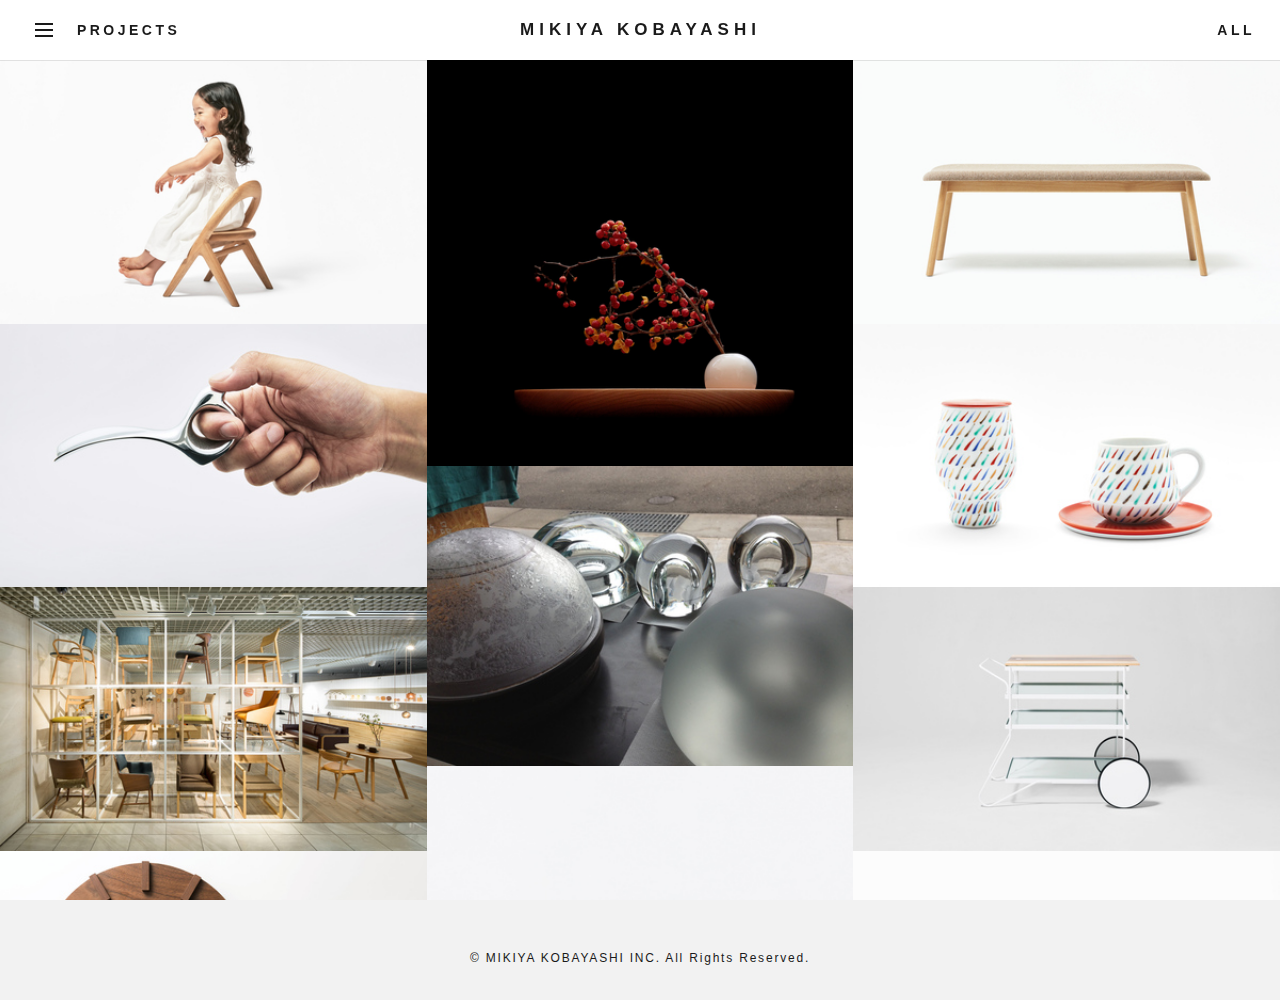
==== commit b1558e37: "sync data laptop and pc" ====
--- a/sources/PROJECTS __ MIKIYA KOBAYASHI.html
+++ b/sources/PROJECTS __ MIKIYA KOBAYASHI.html
@@ -1,2181 +1,2383 @@
 <!DOCTYPE html>
 <!-- saved from url=(0039)http://www.mikiyakobayashi.com/projects -->
-<html lang="ja-JP" class=" supports csstransforms csstransforms3d csstransitions"><head><meta http-equiv="Content-Type" content="text/html; charset=UTF-8">
-	
-	<meta http-equiv="X-UA-Compatible" content="IE=edge,chrome=1">
-	<meta name="viewport" content="width=device-width,initial-scale=1.0">
-	<title>PROJECTS || MIKIYA KOBAYASHI</title>
-	<meta name="keywords" content="小林幹也, デザイン, インテリア, プロダクト, 家具, イス, ブランド, ディレクション, プランニング, みきや, design, interior, product, chair, brand, kobayashi, mikiya, ukihashi, moreTrees, 株式会社小林幹也スタジオ, スタジオ">
-	<meta name="description" content="株式会社小林幹也スタジオ | MIKIYA KOBAYASHI INC.は小林幹也（デザイナー）が代表を務めるデザイン会社です。家具やプロダクトの商品開発およびディレクション業務、インテリアに関する企画、プランニング及びデザインなど設計業務、各種プランニングおよびディレクション業務また企業のコンサルティング業務などを行っています。">
-	<meta name="author" content="MIKIYA KOBAYASHI INC.">
+<html lang="ja-JP" class=" supports csstransforms csstransforms3d csstransitions">
+
+<head>
+    <meta http-equiv="Content-Type" content="text/html; charset=UTF-8">
+
+    <meta http-equiv="X-UA-Compatible" content="IE=edge,chrome=1">
+    <meta name="viewport" content="width=device-width,initial-scale=1.0">
+    <title>PROJECTS || MIKIYA KOBAYASHI</title>
+    <meta name="keywords" content="小林幹也, デザイン, インテリア, プロダクト, 家具, イス, ブランド, ディレクション, プランニング, みきや, design, interior, product, chair, brand, kobayashi, mikiya, ukihashi, moreTrees, 株式会社小林幹也スタジオ, スタジオ">
+    <meta name="description" content="株式会社小林幹也スタジオ | MIKIYA KOBAYASHI INC.は小林幹也（デザイナー）が代表を務めるデザイン会社です。家具やプロダクトの商品開発およびディレクション業務、インテリアに関する企画、プランニング及びデザインなど設計業務、各種プランニングおよびディレクション業務また企業のコンサルティング業務などを行っています。">
+    <meta name="author" content="MIKIYA KOBAYASHI INC.">
     <meta property="og:title" content="MIKIYA KOBAYASHI">
     <meta property="og:type" content="website">
     <meta property="og:url" content="http://www.mikiyakobayashi.com/">
     <meta property="og:image" content="http://www.mikiyakobayashi.com/common/img/ogp.jpg">
     <meta property="og:site_name" content="MIKIYA KOBAYASHI">
     <meta property="og:description" content="株式会社小林幹也スタジオ | MIKIYA KOBAYASHI INC.は小林幹也（デザイナー）が代表を務めるデザイン会社です。家具やプロダクトの商品開発およびディレクション業務、インテリアに関する企画、プランニング及びデザインなど設計業務、各種プランニングおよびディレクション業務また企業のコンサルティング業務などを行っています。">
-	<link rel="shortcut icon" href="http://www.mikiyakobayashi.com/common/img/favicon.ico">
-	<link rel="apple-touch-icon-precomposed" sizes="144x144" href="http://www.mikiyakobayashi.com/common/img/apple-touch-icon-144-precomposed.png">
-	
-	<!--[if lt IE 9]>
+    <link rel="shortcut icon" href="http://www.mikiyakobayashi.com/common/img/favicon.ico">
+    <link rel="apple-touch-icon-precomposed" sizes="144x144" href="http://www.mikiyakobayashi.com/common/img/apple-touch-icon-144-precomposed.png">
+
+    <!--[if lt IE 9]>
 	<script src="https://cdnjs.cloudflare.com/ajax/libs/html5shiv/3.7.2/html5shiv.min.js"></script>
 	<script src="https://cdnjs.cloudflare.com/ajax/libs/respond.js/1.4.2/respond.min.js"></script>
 	<![endif]-->
-	<link rel="stylesheet" href="./PROJECTS __ MIKIYA KOBAYASHI_files/style.css">
+    <link rel="stylesheet" href="./PROJECTS __ MIKIYA KOBAYASHI_files/style.css">
     <!--Google Analytics-->
-	<script async="" src="./PROJECTS __ MIKIYA KOBAYASHI_files/analytics.js.tải xuống"></script><script src="./PROJECTS __ MIKIYA KOBAYASHI_files/libs.js.tải xuống" type="text/javascript"></script>
-	<script src="./PROJECTS __ MIKIYA KOBAYASHI_files/common.js.tải xuống" type="text/javascript"></script>
-	<script>
-      (function(i,s,o,g,r,a,m){i['GoogleAnalyticsObject']=r;i[r]=i[r]||function(){
-      (i[r].q=i[r].q||[]).push(arguments)},i[r].l=1*new Date();a=s.createElement(o),
-      m=s.getElementsByTagName(o)[0];a.async=1;a.src=g;m.parentNode.insertBefore(a,m)
-      })(window,document,'script','//www.google-analytics.com/analytics.js','ga');
-    
-      ga('create', 'UA-20499489-1', 'auto');
-      ga('send', 'pageview');
-    
+    <script async="" src="./PROJECTS __ MIKIYA KOBAYASHI_files/analytics.js"></script>
+    <script src="./PROJECTS __ MIKIYA KOBAYASHI_files/libs.js" type="text/javascript"></script>
+    <script src="./PROJECTS __ MIKIYA KOBAYASHI_files/common.js" type="text/javascript"></script>
+    <script>
+        (function (i, s, o, g, r, a, m) {
+            i['GoogleAnalyticsObject'] = r;
+            i[r] = i[r] || function () {
+                (i[r].q = i[r].q || []).push(arguments)
+            }, i[r].l = 1 * new Date();
+            a = s.createElement(o),
+                m = s.getElementsByTagName(o)[0];
+            a.async = 1;
+            a.src = g;
+            m.parentNode.insertBefore(a, m)
+        })(window, document, 'script', '//www.google-analytics.com/analytics.js', 'ga');
+
+        ga('create', 'UA-20499489-1', 'auto');
+        ga('send', 'pageview');
     </script>
 </head>
-<body id="mikiyakobayashi" class="sub"><div id="loading-progress" class="progress"><div class="bar" style="width: 100%;"></div></div>
-<noscript>
-&lt;div id="noscript_message"&gt;javascriptが無効になっているようです。 本サイトを正しく表示するためにはjavascriptを有効にしてください。&lt;/div&gt;
-</noscript>
-<div id="wrap">
-<div id="header">
-	<div class="container">
-		
-		<h1 id="logo"><a href="http://www.mikiyakobayashi.com/" class="hover-line"><span>MIKIYA KOBAYASHI</span></a></h1>
-		
-
-		<div id="gnavi" class="nav">
-			<div class="nav-btn">
-				<a href="http://www.mikiyakobayashi.com/projects#gnavi-links">
-					<span class="bars">
+
+<body id="mikiyakobayashi" class="sub">
+    <div id="loading-progress" class="progress">
+        <div class="bar" style="width: 100%;"></div>
+    </div>
+    <noscript>
+        &lt;div id="noscript_message"&gt;javascriptが無効になっているようです。 本サイトを正しく表示するためにはjavascriptを有効にしてください。&lt;/div&gt;
+    </noscript>
+    <div id="wrap">
+        <div id="header">
+            <div class="container">
+
+                <div id="logo"><a href="http://www.mikiyakobayashi.com/" class="hover-line"><span>MIKIYA KOBAYASHI</span></a></div>
+
+
+                <div id="gnavi" class="nav">
+                    <div class="nav-btn">
+                        <a href="http://www.mikiyakobayashi.com/projects#gnavi-links">
+                            <span class="bars">
 						<span class="bar"></span>
-						<span class="bar"></span>
-						<span class="bar"></span>
-						<span class="bar"></span>
-					</span>
-					<span class="label" style="opacity: 1;">PROJECTS</span>
-				</a>
-			</div>
-		</div><div id="cnavi" class="nav">
-	<div class="nav-btn">
-		<a href="http://www.mikiyakobayashi.com/projects#cnavi-links">
-			<i class="icon-search icon"></i>
-			<span class="label">
+                            <span class="bar"></span>
+                            <span class="bar"></span>
+                            <span class="bar"></span>
+                            </span>
+                            <span class="label" style="opacity: 1;">PROJECTS</span>
+                        </a>
+                    </div>
+                </div>
+                <div id="cnavi" class="nav" style="display: block;">
+                    <div class="nav-btn">
+                        <a href="http://www.mikiyakobayashi.com/projects#cnavi-links">
+                            <i class="icon-search icon"></i>
+                            <span class="label">
 			
 				<span class="main-label">ALL</span>
-			
-			</span>
-		</a>
-	</div>
-</div>
-
-		
-	</div>
-</div>
-
-<div id="contents-wrap">
-	<div id="contents" class="">
-		<div id="portfolio" class="content flow-grid col-5">
-			
-			
-				
-				
-			
-				
-				
-			
-				
-				
-			
-				
-				
-			
-				
-				
-			
-				
-				
-			
-				
-				
-			
-				
-				
-			
-				
-				
-			
-				
-				
-			
-				
-				
-			
-				
-				
-			
-				
-				
-			
-				
-				
-			
-				
-				
-			
-				
-				
-			
-				
-				
-			
-				
-				
-			
-				
-				
-			
-				
-				
-			
-				
-				
-			
-				
-				
-			
-				
-				
-			
-				
-				
-			
-				
-				
-			
-				
-				
-			
-				
-				
-			
-				
-				
-			
-				
-				
-			
-				
-				
-			
-				
-				
-			
-				
-				
-			
-				
-				
-			
-				
-				
-			
-				
-				
-			
-				
-				
-			
-				
-				
-			
-				
-				
-			
-				
-				
-			
-				
-				
-			
-				
-				
-			
-				
-				
-			
-				
-				
-			
-				
-				
-			
-				
-				
-			
-				
-				
-			
-				
-				
-			
-				
-				
-			
-				
-				
-			
-				
-				
-			
-				
-				
-			
-				
-				
-			
-				
-				
-			
-				
-				
-			
-				
-				
-			
-				
-				
-			
-				
-				
-			
-				
-				
-			
-				
-				
-			
-				
-				
-			
-				
-				
-			
-				
-				
-			
-				
-				
-			
-				
-				
-			
-				
-				
-			
-				
-				
-			
-				
-				
-			
-				
-				
-			
-				
-				
-			
-				
-				
-			
-				
-				
-			
-				
-				
-			
-				
-				
-			
-				
-				
-			
-				
-				
-			
-				
-				
-			
-				
-				
-			
-				
-				
-			
-				
-				
-			
-				
-				
-			
-				
-				
-			
-				
-				
-			
-				
-				
-			
-				
-				
-			
-				
-				
-			
-				
-				
-			
-				
-				
-			
-				
-				
-			
-				
-				
-			
-				
-				
-			
-				
-				
-			
-				
-				
-			
-				
-				
-			
-				
-				
-			
-				
-				
-			
-				
-				
-			
-				
-				
-			
-				
-				
-			
-				
-				
-			
-				
-				
-			
-				
-				
-			
-				
-				
-			
-				
-				
-			
-				
-				
-			
-				
-				
-			
-				
-				
-			
-				
-				
-			
-				
-				
-			
-				
-				
-			
-				
-				
-			
-				
-				
-			
-				
-				
-			
-				
-				
-			
-				
-				
-			
-				
-				
-			
-				
-				
-			
-				
-				
-			
-				
-				
-			
-				
-				
-			
-				
-				
-			
-				
-				
-			
-				
-				
-			
-				
-				
-			
-				
-				
-			
-				
-				
-			
-				
-				
-			
-				
-				
-			
-
-				<script type="text/javascript" src="./PROJECTS __ MIKIYA KOBAYASHI_files/flow_grid_init.js.tải xuống"></script>
-			<div class="flow-grid-col"><div class="entry">
-					<a href="http://www.mikiyakobayashi.com/projects/furniture/kimi-no-isu-2016/">　<div class="thumb-wrap" style="padding-top: 66.5%;"><div class="thumb" data-original-width="400" data-original-height="266" style="position: absolute;">
-							
-							<img src="./PROJECTS __ MIKIYA KOBAYASHI_files/ki_5562-thumb-400xauto-664.jpg" alt="ki_5562.jpg">
-							
-						</div></div>
-						<div class="meta">
-							<div class="client">HOKKAIDO ARTS FOUNDATION</div>
-							<h2 class="title">KIMI NO ISU 2016</h2>
-						</div>
-					</a>
-				</div><div class="entry">
-					<a href="http://www.mikiyakobayashi.com/projects/furniture/cloud2/">　<div class="thumb-wrap" style="padding-top: 66.5%;"><div class="thumb" data-original-width="400" data-original-height="266" style="position: absolute;">
-							
-							<img src="./PROJECTS __ MIKIYA KOBAYASHI_files/IMG_14468w-thumb-400xauto-640.jpg" alt="IMG_14468w.jpg">
-							
-						</div></div>
-						<div class="meta">
-							<div class="client">HIDA FOREST</div>
-							<h2 class="title">CLOUD2</h2>
-						</div>
-					</a>
-				</div><div class="entry">
-					<a href="http://www.mikiyakobayashi.com/projects/product/oha/">　<div class="thumb-wrap" style="padding-top: 66.5%;"><div class="thumb" data-original-width="400" data-original-height="266" style="position: absolute;">
-							
-							<img src="./PROJECTS __ MIKIYA KOBAYASHI_files/_IMG_0095W-thumb-400xauto-578.jpg" alt="_IMG_0095W.jpg">
-							
-						</div></div>
-						<div class="meta">
-							<div class="client">IKI by TAKATA Lemnos</div>
-							<h2 class="title">OHA</h2>
-						</div>
-					</a>
-				</div><div class="entry">
-					<a href="http://www.mikiyakobayashi.com/projects/others/tree-frost-making/">　<div class="thumb-wrap" style="padding-top: 75%;"><div class="thumb" data-original-width="400" data-original-height="300" style="position: absolute;">
-							
-							<img src="./PROJECTS __ MIKIYA KOBAYASHI_files/IMG_8404w-thumb-400xauto-567.jpg" alt="IMG_8404w.jpg">
-							
-						</div></div>
-						<div class="meta">
-							<div class="client">KOHEI GLASS STUDIO</div>
-							<h2 class="title">TREE FROST / Making</h2>
-						</div>
-					</a>
-				</div><div class="entry">
-					<a href="http://www.mikiyakobayashi.com/projects/product/electric-kettle/">　<div class="thumb-wrap" style="padding-top: 75%;"><div class="thumb" data-original-width="400" data-original-height="300" style="position: absolute;">
-							
-							<img src="./PROJECTS __ MIKIYA KOBAYASHI_files/Electric-kettle-45W-thumb-400xauto-546.jpg" alt="Electric-kettle-45W.jpg">
-							
-						</div></div>
-						<div class="meta">
-							<div class="client">Concept model</div>
-							<h2 class="title">ELECTRIC KETTLE</h2>
-						</div>
-					</a>
-				</div><div class="entry">
-					<a href="http://www.mikiyakobayashi.com/projects/others/yamanami-making/">　<div class="thumb-wrap" style="padding-top: 75%;"><div class="thumb" data-original-width="400" data-original-height="300" style="position: absolute;">
-							
-							<img data-original="http://www.mikiyakobayashi.com/projects/others/assets_c/2015/06/IMG_0792w-thumb-400xauto-561.jpg" alt="IMG_0792w.jpg" style="opacity: 1;" src="./PROJECTS __ MIKIYA KOBAYASHI_files/IMG_0792w-thumb-400xauto-561.jpg">
-							
-						</div></div>
-						<div class="meta">
-							<div class="client">YAMANAMI by TAKUMI KOHGEI</div>
-							<h2 class="title">YAMANAMI / Making</h2>
-						</div>
-					</a>
-				</div><div class="entry">
-					<a href="http://www.mikiyakobayashi.com/projects/product/w/">　<div class="thumb-wrap" style="padding-top: 66.5%;"><div class="thumb" data-original-width="400" data-original-height="266" style="position: absolute;">
-							
-							<img data-original="http://www.mikiyakobayashi.com/projects/product/assets_c/2015/05/_MG_3049W-thumb-400xauto-125.jpg" alt="_MG_3049W.jpg" style="opacity: 1;" src="./PROJECTS __ MIKIYA KOBAYASHI_files/_MG_3049W-thumb-400xauto-125.jpg">
-							
-						</div></div>
-						<div class="meta">
-							<div class="client">kime by DREAMY PERSON</div>
-							<h2 class="title">WALL CLOCK</h2>
-						</div>
-					</a>
-				</div><div class="entry">
-					<a href="http://www.mikiyakobayashi.com/projects/furniture/ys1-1900/">　<div class="thumb-wrap" style="padding-top: 66.5%;"><div class="thumb" data-original-width="400" data-original-height="266" style="position: absolute;">
-							
-							<img data-original="http://www.mikiyakobayashi.com/projects/furniture/assets_c/2015/05/YAMANAMI_4408W-thumb-400xauto-104.jpg" alt="YAMANAMI_4408W.jpg" style="opacity: 1;" src="./PROJECTS __ MIKIYA KOBAYASHI_files/YAMANAMI_4408W-thumb-400xauto-104.jpg">
-							
-						</div></div>
-						<div class="meta">
-							<div class="client">YAMANAMI by TAKUMI KOHGEI</div>
-							<h2 class="title">YS1 1900</h2>
-						</div>
-					</a>
-				</div><div class="entry">
-					<a href="http://www.mikiyakobayashi.com/projects/space/lemnos-tokyo-showroom/">　<div class="thumb-wrap" style="padding-top: 66.5%;"><div class="thumb" data-original-width="400" data-original-height="266" style="position: absolute;">
-							
-							<img data-original="http://www.mikiyakobayashi.com/projects/space/assets_c/2015/05/TKLM_101_DN18410_W-thumb-400xauto-21.jpg" alt="TKLM_101_DN18410_W.jpg" style="opacity: 1;" src="./PROJECTS __ MIKIYA KOBAYASHI_files/TKLM_101_DN18410_W-thumb-400xauto-21.jpg">
-							
-						</div></div>
-						<div class="meta">
-							
-							<h2 class="title">LEMNOS TOKYO SHOWROOM</h2>
-						</div>
-					</a>
-				</div><div class="entry">
-					<a href="http://www.mikiyakobayashi.com/projects/furniture/thread/">　<div class="thumb-wrap" style="padding-top: 66.5%;"><div class="thumb" data-original-width="400" data-original-height="266" style="position: absolute;">
-							
-							<img data-original="http://www.mikiyakobayashi.com/projects/furniture/assets_c/2015/05/_MG_8158W-thumb-400xauto-186.jpg" alt="_MG_8158W.jpg" style="opacity: 1;" src="./PROJECTS __ MIKIYA KOBAYASHI_files/_MG_8158W-thumb-400xauto-186.jpg">
-							
-						</div></div>
-						<div class="meta">
-							<div class="client">Prototype</div>
-							<h2 class="title">THREAD</h2>
-						</div>
-					</a>
-				</div><div class="entry">
-					<a href="http://www.mikiyakobayashi.com/projects/furniture/nc-2/">　<div class="thumb-wrap" style="padding-top: 130.5%;"><div class="thumb" data-original-width="400" data-original-height="522" style="position: absolute;">
-							
-							<img data-original="http://www.mikiyakobayashi.com/projects/furniture/assets_c/2015/05/_MG_0881W-thumb-400xauto-196.jpg" alt="_MG_0881W.jpg" style="opacity: 1;" src="./PROJECTS __ MIKIYA KOBAYASHI_files/_MG_0881W-thumb-400xauto-196.jpg">
-							
-						</div></div>
-						<div class="meta">
-							<div class="client">nagi by FUJI FURNITURE</div>
-							<h2 class="title">nc-2</h2>
-						</div>
-					</a>
-				</div><div class="entry">
-					<a href="http://www.mikiyakobayashi.com/projects/space/copilot-inc/">　<div class="thumb-wrap" style="padding-top: 66.5%;"><div class="thumb" data-original-width="400" data-original-height="266" style="position: absolute;">
-							
-							<img data-original="http://www.mikiyakobayashi.com/projects/space/assets_c/2015/05/COPO_101_DC30389_W-thumb-400xauto-39.jpg" alt="COPO_101_DC30389_W.jpg" style="opacity: 1;" src="./PROJECTS __ MIKIYA KOBAYASHI_files/COPO_101_DC30389_W-thumb-400xauto-39.jpg">
-							
-						</div></div>
-						<div class="meta">
-							
-							<h2 class="title">COPILOT Inc.</h2>
-						</div>
-					</a>
-				</div><div class="entry">
-					<a href="http://www.mikiyakobayashi.com/projects/product/natsume/">　<div class="thumb-wrap" style="padding-top: 66.5%;"><div class="thumb" data-original-width="400" data-original-height="266" style="position: absolute;">
-							
-							<img data-original="http://www.mikiyakobayashi.com/projects/product/assets_c/2015/06/_MG_9012W-thumb-400xauto-447.jpg" alt="_MG_9012W.jpg" style="opacity: 1;" src="./PROJECTS __ MIKIYA KOBAYASHI_files/_MG_9012W-thumb-400xauto-447.jpg">
-							
-						</div></div>
-						<div class="meta">
-							<div class="client">kime by DREAMY PERSON</div>
-							<h2 class="title">NATSUME</h2>
-						</div>
-					</a>
-				</div><div class="entry">
-					<a href="http://www.mikiyakobayashi.com/projects/product/bo/">　<div class="thumb-wrap" style="padding-top: 66.5%;"><div class="thumb" data-original-width="400" data-original-height="266" style="position: absolute;">
-							
-							<img data-original="http://www.mikiyakobayashi.com/projects/product/assets_c/2015/06/_MG_9126W-thumb-400xauto-318.jpg" alt="_MG_9126W.jpg" style="opacity: 1;" src="./PROJECTS __ MIKIYA KOBAYASHI_files/_MG_9126W-thumb-400xauto-318.jpg">
-							
-						</div></div>
-						<div class="meta">
-							<div class="client">Timbre</div>
-							<h2 class="title">BO</h2>
-						</div>
-					</a>
-				</div><div class="entry">
-					<a href="http://www.mikiyakobayashi.com/projects/furniture/ch3/">　<div class="thumb-wrap" style="padding-top: 71%;"><div class="thumb" data-original-width="400" data-original-height="284" style="position: absolute;">
-							
-							<img data-original="http://www.mikiyakobayashi.com/projects/furniture/assets_c/2015/05/chii_0766W-thumb-400xauto-212.jpg" alt="chii_0766W.jpg" style="opacity: 1;" src="./PROJECTS __ MIKIYA KOBAYASHI_files/chii_0766W-thumb-400xauto-212.jpg">
-							
-						</div></div>
-						<div class="meta">
-							<div class="client">chii by usuiworks</div>
-							<h2 class="title">ch3</h2>
-						</div>
-					</a>
-				</div><div class="entry">
-					<a href="http://www.mikiyakobayashi.com/projects/product/ch9/">　<div class="thumb-wrap" style="padding-top: 71%;"><div class="thumb" data-original-width="400" data-original-height="284" style="position: absolute;">
-							
-							<img data-original="http://www.mikiyakobayashi.com/projects/product/assets_c/2015/05/chii_0832W-thumb-400xauto-233.jpg" alt="chii_0832W.jpg" style="opacity: 1;" src="./PROJECTS __ MIKIYA KOBAYASHI_files/chii_0832W-thumb-400xauto-233.jpg">
-							
-						</div></div>
-						<div class="meta">
-							<div class="client">chii by usuiworks</div>
-							<h2 class="title">ch9</h2>
-						</div>
-					</a>
-				</div><div class="entry">
-					<a href="http://www.mikiyakobayashi.com/projects/product/lavatory-faucet/">　<div class="thumb-wrap" style="padding-top: 66.5%;"><div class="thumb" data-original-width="400" data-original-height="266" style="position: absolute;">
-							
-							<img data-original="http://www.mikiyakobayashi.com/projects/product/assets_c/2015/06/lavatoryfaucet1-thumb-400xauto-502.jpg" alt="lavatoryfaucet1.jpg" style="opacity: 1;" src="./PROJECTS __ MIKIYA KOBAYASHI_files/lavatoryfaucet1-thumb-400xauto-502.jpg">
-							
-						</div></div>
-						<div class="meta">
-							<div class="client">INAX</div>
-							<h2 class="title">LAVATORY FAUCET</h2>
-						</div>
-					</a>
-				</div><div class="entry">
-					<a href="http://www.mikiyakobayashi.com/projects/product/tsuki/">　<div class="thumb-wrap" style="padding-top: 70.5%;"><div class="thumb" data-original-width="400" data-original-height="282" style="position: absolute;">
-							
-							<img data-original="http://www.mikiyakobayashi.com/projects/product/assets_c/2015/06/IKI_0624W-thumb-400xauto-424.jpg" alt="IKI_0624W.jpg" style="opacity: 1;" src="./PROJECTS __ MIKIYA KOBAYASHI_files/IKI_0624W-thumb-400xauto-424.jpg">
-							
-						</div></div>
-						<div class="meta">
-							<div class="client">IKI by TAKATA Lemnos</div>
-							<h2 class="title">TSUKI</h2>
-						</div>
-					</a>
-				</div><div class="entry">
-					<a href="http://www.mikiyakobayashi.com/projects/product/yama/">　<div class="thumb-wrap" style="padding-top: 75.5%;"><div class="thumb" data-original-width="400" data-original-height="302" style="position: absolute;">
-							
-							<img data-original="http://www.mikiyakobayashi.com/projects/product/assets_c/2015/06/IKI_0722W-thumb-400xauto-403.jpg" alt="IKI_0722W.jpg" style="opacity: 1;" src="./PROJECTS __ MIKIYA KOBAYASHI_files/IKI_0722W-thumb-400xauto-403.jpg">
-							
-						</div></div>
-						<div class="meta">
-							<div class="client">IKI by TAKATA Lemnos</div>
-							<h2 class="title">YAMA</h2>
-						</div>
-					</a>
-				</div><div class="entry">
-					<a href="http://www.mikiyakobayashi.com/projects/furniture/nc-1/">　<div class="thumb-wrap" style="padding-top: 150%;"><div class="thumb" data-original-width="400" data-original-height="600" style="position: absolute;">
-							
-							<img data-original="http://www.mikiyakobayashi.com/projects/furniture/assets_c/2015/06/nagi_6764_4W-thumb-400xauto-465.jpg" alt="nagi_6764_4W.jpg" style="opacity: 1;" src="./PROJECTS __ MIKIYA KOBAYASHI_files/nagi_6764_4W-thumb-400xauto-465.jpg">
-							
-						</div></div>
-						<div class="meta">
-							<div class="client">nagi by FUJI FURNITURE</div>
-							<h2 class="title">nc-1</h2>
-						</div>
-					</a>
-				</div><div class="entry">
-					<a href="http://www.mikiyakobayashi.com/projects/furniture/hc-3/">　<div class="thumb-wrap" style="padding-top: 66.5%;"><div class="thumb" data-original-width="400" data-original-height="266" style="position: absolute;">
-							
-							<img data-original="http://www.mikiyakobayashi.com/projects/furniture/assets_c/2015/05/HARC_103B_DN15719_LW-thumb-400xauto-274.jpg" alt="HARC_103B_DN15719_LW.jpg" style="opacity: 1;" src="./PROJECTS __ MIKIYA KOBAYASHI_files/HARC_103B_DN15719_LW-thumb-400xauto-274.jpg">
-							
-						</div></div>
-						<div class="meta">
-							<div class="client">HARU by KARIMOKU</div>
-							<h2 class="title">HC-3</h2>
-						</div>
-					</a>
-				</div><div class="entry">
-					<a href="http://www.mikiyakobayashi.com/projects/furniture/ht-3/">　<div class="thumb-wrap" style="padding-top: 150%;"><div class="thumb" data-original-width="400" data-original-height="600" style="position: absolute;">
-							
-							<img data-original="http://www.mikiyakobayashi.com/projects/furniture/assets_c/2015/05/HARC_112_DN15445_LW-thumb-400xauto-285.jpg" alt="HARC_112_DN15445_LW.jpg" style="opacity: 1;" src="./PROJECTS __ MIKIYA KOBAYASHI_files/HARC_112_DN15445_LW-thumb-400xauto-285.jpg">
-							
-						</div></div>
-						<div class="meta">
-							<div class="client">HARU by KARIMOKU</div>
-							<h2 class="title">HT-3</h2>
-						</div>
-					</a>
-				</div><div class="entry">
-					<a href="http://www.mikiyakobayashi.com/projects/product/pick-holder/">　<div class="thumb-wrap" style="padding-top: 150%;"><div class="thumb" data-original-width="400" data-original-height="600" style="position: absolute;">
-							
-							<img data-original="http://www.mikiyakobayashi.com/projects/product/assets_c/2015/06/%E3%82%88%E3%81%86%E3%81%98%E7%AB%8B%E3%81%A6_01W-thumb-400xauto-356.jpg" alt="ようじ立て_01W.jpg" style="opacity: 1;" src="./PROJECTS __ MIKIYA KOBAYASHI_files/ようじ立て_01W-thumb-400xauto-356.jpg">
-							
-						</div></div>
-						<div class="meta">
-							<div class="client">kime by DREAMY PERSON</div>
-							<h2 class="title">PICK HOLDER</h2>
-						</div>
-					</a>
-				</div><div class="entry">
-					<a href="http://www.mikiyakobayashi.com/projects/furniture/land/">　<div class="thumb-wrap" style="padding-top: 66.5%;"><div class="thumb" data-original-width="400" data-original-height="266" style="position: absolute;">
-							
-							<img data-original="http://www.mikiyakobayashi.com/projects/furniture/assets_c/2015/06/06_2W-thumb-400xauto-344.jpg" alt="06_2W.jpg" style="opacity: 1;" src="./PROJECTS __ MIKIYA KOBAYASHI_files/06_2W-thumb-400xauto-344.jpg">
-							
-						</div></div>
-						<div class="meta">
-							<div class="client">TAKUMI KOHGEI</div>
-							<h2 class="title">LAND</h2>
-						</div>
-					</a>
-				</div><div class="entry">
-					<a href="http://www.mikiyakobayashi.com/projects/furniture/yura/">　<div class="thumb-wrap" style="padding-top: 66.5%;"><div class="thumb" data-original-width="400" data-original-height="266" style="position: absolute;">
-							
-							<img data-original="http://www.mikiyakobayashi.com/projects/furniture/assets_c/2015/05/_MG_4138W-thumb-400xauto-252.jpg" alt="_MG_4138W.jpg" style="opacity: 1;" src="./PROJECTS __ MIKIYA KOBAYASHI_files/_MG_4138W-thumb-400xauto-252.jpg">
-							
-						</div></div>
-						<div class="meta">
-							<div class="client">Prototype</div>
-							<h2 class="title">YURA</h2>
-						</div>
-					</a>
-				</div><div class="entry">
-					<a href="http://www.mikiyakobayashi.com/projects/product/sfida/">　<div class="thumb-wrap" style="padding-top: 96.25%;"><div class="thumb" data-original-width="400" data-original-height="385" style="position: absolute;">
-							
-							<img data-original="http://www.mikiyakobayashi.com/projects/product/assets_c/2015/06/official_gray_m_01W-thumb-400xauto-582.jpg" alt="official_gray_m_01W.jpg" style="opacity: 1;" src="./PROJECTS __ MIKIYA KOBAYASHI_files/official_gray_m_01W-thumb-400xauto-582.jpg">
-							
-						</div></div>
-						<div class="meta">
-							<div class="client">SFIDA</div>
-							<h2 class="title">SFIDA</h2>
-						</div>
-					</a>
-				</div></div><div class="flow-grid-col"><div class="entry">
-					<a href="http://www.mikiyakobayashi.com/projects/others/olive-oil-bottle/">　<div class="thumb-wrap" style="padding-top: 66.5%;"><div class="thumb" data-original-width="400" data-original-height="266" style="position: absolute;">
-							
-							<img src="./PROJECTS __ MIKIYA KOBAYASHI_files/oliveoil_0257w-thumb-400xauto-619.jpg" alt="oliveoil_0257w.jpg">
-							
-						</div></div>
-						<div class="meta">
-							<div class="client">PLAIN COMPANY</div>
-							<h2 class="title">OLIVE OIL BOTTLE</h2>
-						</div>
-					</a>
-				</div><div class="entry">
-					<a href="http://www.mikiyakobayashi.com/projects/furniture/yc4/">　<div class="thumb-wrap" style="padding-top: 66.5%;"><div class="thumb" data-original-width="400" data-original-height="266" style="position: absolute;">
-							
-							<img src="./PROJECTS __ MIKIYA KOBAYASHI_files/_IMG_10907w-thumb-400xauto-653.jpg" alt="_IMG_10907w.jpg">
-							
-						</div></div>
-						<div class="meta">
-							<div class="client">YAMANAMI by TAKUMI KOHGEI</div>
-							<h2 class="title">YC4</h2>
-						</div>
-					</a>
-				</div><div class="entry">
-					<a href="http://www.mikiyakobayashi.com/projects/product/shin/">　<div class="thumb-wrap" style="padding-top: 150%;"><div class="thumb" data-original-width="400" data-original-height="600" style="position: absolute;">
-							
-							<img src="./PROJECTS __ MIKIYA KOBAYASHI_files/_IMG_0117_1_2W-thumb-400xauto-576.jpg" alt="_IMG_0117_1_2W.jpg">
-							
-						</div></div>
-						<div class="meta">
-							<div class="client">IKI by TAKATA Lemnos</div>
-							<h2 class="title">SHIN</h2>
-						</div>
-					</a>
-				</div><div class="entry">
-					<a href="http://www.mikiyakobayashi.com/projects/furniture/skiff/">　<div class="thumb-wrap" style="padding-top: 66.5%;"><div class="thumb" data-original-width="400" data-original-height="266" style="position: absolute;">
-							
-							<img data-original="http://www.mikiyakobayashi.com/projects/furniture/assets_c/2015/05/_MG_2158W-thumb-400xauto-68.jpg" alt="_MG_2158W.jpg" style="opacity: 1;" src="./PROJECTS __ MIKIYA KOBAYASHI_files/_MG_2158W-thumb-400xauto-68.jpg">
-							
-						</div></div>
-						<div class="meta">
-							<div class="client">Prototype</div>
-							<h2 class="title">SKIFF</h2>
-						</div>
-					</a>
-				</div><div class="entry">
-					<a href="http://www.mikiyakobayashi.com/projects/product/bellflower/">　<div class="thumb-wrap" style="padding-top: 150%;"><div class="thumb" data-original-width="400" data-original-height="600" style="position: absolute;">
-							
-							<img data-original="http://www.mikiyakobayashi.com/projects/product/assets_c/2015/05/_MG_4111W-thumb-400xauto-139.jpg" alt="_MG_4111W.jpg" style="opacity: 1;" src="./PROJECTS __ MIKIYA KOBAYASHI_files/_MG_4111W-thumb-400xauto-139.jpg">
-							
-						</div></div>
-						<div class="meta">
-							<div class="client">Timbre</div>
-							<h2 class="title">BELLFLOWER</h2>
-						</div>
-					</a>
-				</div><div class="entry">
-					<a href="http://www.mikiyakobayashi.com/projects/furniture/yt3/">　<div class="thumb-wrap" style="padding-top: 66.5%;"><div class="thumb" data-original-width="400" data-original-height="266" style="position: absolute;">
-							
-							<img data-original="http://www.mikiyakobayashi.com/projects/furniture/assets_c/2015/05/YAMANAMI_4369W-thumb-400xauto-116.jpg" alt="YAMANAMI_4369W.jpg" style="opacity: 1;" src="./PROJECTS __ MIKIYA KOBAYASHI_files/YAMANAMI_4369W-thumb-400xauto-116.jpg">
-							
-						</div></div>
-						<div class="meta">
-							<div class="client">YAMANAMI by TAKUMI KOHGEI</div>
-							<h2 class="title">YT3</h2>
-						</div>
-					</a>
-				</div><div class="entry">
-					<a href="http://www.mikiyakobayashi.com/projects/furniture/marumi/">　<div class="thumb-wrap" style="padding-top: 66.5%;"><div class="thumb" data-original-width="400" data-original-height="266" style="position: absolute;">
-							
-							<img data-original="http://www.mikiyakobayashi.com/projects/furniture/assets_c/2015/06/_MG_3272W-thumb-400xauto-476.jpg" alt="_MG_3272W.jpg" style="opacity: 1;" src="./PROJECTS __ MIKIYA KOBAYASHI_files/_MG_3272W-thumb-400xauto-476.jpg">
-							
-						</div></div>
-						<div class="meta">
-							<div class="client">AIDEC</div>
-							<h2 class="title">MARUMI</h2>
-						</div>
-					</a>
-				</div><div class="entry">
-					<a href="http://www.mikiyakobayashi.com/projects/furniture/ns-2-ottoman/">　<div class="thumb-wrap" style="padding-top: 66.5%;"><div class="thumb" data-original-width="400" data-original-height="266" style="position: absolute;">
-							
-							<img data-original="http://www.mikiyakobayashi.com/projects/furniture/assets_c/2015/05/_MG_1080W-thumb-400xauto-156.jpg" alt="_MG_1080W.jpg" style="opacity: 1;" src="./PROJECTS __ MIKIYA KOBAYASHI_files/_MG_1080W-thumb-400xauto-156.jpg">
-							
-						</div></div>
-						<div class="meta">
-							<div class="client">nagi by FUJI FURNITURE</div>
-							<h2 class="title">ns-2 OTTOMAN</h2>
-						</div>
-					</a>
-				</div><div class="entry">
-					<a href="http://www.mikiyakobayashi.com/projects/product/wakka/">　<div class="thumb-wrap" style="padding-top: 66.5%;"><div class="thumb" data-original-width="400" data-original-height="266" style="position: absolute;">
-							
-							<img data-original="http://www.mikiyakobayashi.com/projects/product/assets_c/2015/05/Wakka_0121_2_2W-thumb-400xauto-295.jpg" alt="Wakka_0121_2_2W.jpg" style="opacity: 1;" src="./PROJECTS __ MIKIYA KOBAYASHI_files/Wakka_0121_2_2W-thumb-400xauto-295.jpg">
-							
-						</div></div>
-						<div class="meta">
-							<div class="client">Timbre</div>
-							<h2 class="title">WAKKA</h2>
-						</div>
-					</a>
-				</div><div class="entry">
-					<a href="http://www.mikiyakobayashi.com/projects/furniture/towel-stand-mk03/">　<div class="thumb-wrap" style="padding-top: 130.5%;"><div class="thumb" data-original-width="400" data-original-height="522" style="position: absolute;">
-							
-							<img data-original="http://www.mikiyakobayashi.com/projects/furniture/assets_c/2015/05/_MG_7880W-thumb-400xauto-174.jpg" alt="_MG_7880W.jpg" style="opacity: 1;" src="./PROJECTS __ MIKIYA KOBAYASHI_files/_MG_7880W-thumb-400xauto-174.jpg">
-							
-						</div></div>
-						<div class="meta">
-							<div class="client">KANAYA</div>
-							<h2 class="title">TOWEL STAND MK+03</h2>
-						</div>
-					</a>
-				</div><div class="entry">
-					<a href="http://www.mikiyakobayashi.com/projects/product/uki-hashi-standard-mini/">　<div class="thumb-wrap" style="padding-top: 66.5%;"><div class="thumb" data-original-width="400" data-original-height="266" style="position: absolute;">
-							
-							<img data-original="http://www.mikiyakobayashi.com/projects/product/assets_c/2015/06/_MG_0175w-thumb-400xauto-536.jpg" alt="_MG_0175w.jpg" style="opacity: 1;" src="./PROJECTS __ MIKIYA KOBAYASHI_files/_MG_0175w-thumb-400xauto-536.jpg">
-							
-						</div></div>
-						<div class="meta">
-							<div class="client">h concept</div>
-							<h2 class="title">UKI HASHI standard / mini</h2>
-						</div>
-					</a>
-				</div><div class="entry">
-					<a href="http://www.mikiyakobayashi.com/projects/product/tori/">　<div class="thumb-wrap" style="padding-top: 66.5%;"><div class="thumb" data-original-width="400" data-original-height="266" style="position: absolute;">
-							
-							<img data-original="http://www.mikiyakobayashi.com/projects/product/assets_c/2015/06/_MG_9202W-thumb-400xauto-309.jpg" alt="_MG_9202W.jpg" style="opacity: 1;" src="./PROJECTS __ MIKIYA KOBAYASHI_files/_MG_9202W-thumb-400xauto-309.jpg">
-							
-						</div></div>
-						<div class="meta">
-							<div class="client">Timbre</div>
-							<h2 class="title">TORI</h2>
-						</div>
-					</a>
-				</div><div class="entry">
-					<a href="http://www.mikiyakobayashi.com/projects/product/ch6/">　<div class="thumb-wrap" style="padding-top: 71%;"><div class="thumb" data-original-width="400" data-original-height="284" style="position: absolute;">
-							
-							<img data-original="http://www.mikiyakobayashi.com/projects/product/assets_c/2015/05/chii_0865_1W-thumb-400xauto-224.jpg" alt="chii_0865_1W.jpg" style="opacity: 1;" src="./PROJECTS __ MIKIYA KOBAYASHI_files/chii_0865_1W-thumb-400xauto-224.jpg">
-							
-						</div></div>
-						<div class="meta">
-							<div class="client">chii by usuiworks</div>
-							<h2 class="title">ch6</h2>
-						</div>
-					</a>
-				</div><div class="entry">
-					<a href="http://www.mikiyakobayashi.com/projects/product/one-piece-toilet/">　<div class="thumb-wrap" style="padding-top: 80%;"><div class="thumb" data-original-width="400" data-original-height="320" style="position: absolute;">
-							
-							<img data-original="http://www.mikiyakobayashi.com/projects/product/assets_c/2015/06/toilet03-thumb-400xauto-495.jpg" alt="toilet03.jpg" style="opacity: 1;" src="./PROJECTS __ MIKIYA KOBAYASHI_files/toilet03-thumb-400xauto-495.jpg">
-							
-						</div></div>
-						<div class="meta">
-							<div class="client">INAX</div>
-							<h2 class="title">ONE PIECE TOILET</h2>
-						</div>
-					</a>
-				</div><div class="entry">
-					<a href="http://www.mikiyakobayashi.com/projects/product/flower-vase/">　<div class="thumb-wrap" style="padding-top: 66.5%;"><div class="thumb" data-original-width="400" data-original-height="266" style="position: absolute;">
-							
-							<img data-original="http://www.mikiyakobayashi.com/projects/product/assets_c/2015/06/kime_11W-thumb-400xauto-381.jpg" alt="kime_11W.jpg" style="opacity: 1;" src="./PROJECTS __ MIKIYA KOBAYASHI_files/kime_11W-thumb-400xauto-381.jpg">
-							
-						</div></div>
-						<div class="meta">
-							<div class="client">kime by DREAMY PERSON</div>
-							<h2 class="title">FLOWER VASE</h2>
-						</div>
-					</a>
-				</div><div class="entry">
-					<a href="http://www.mikiyakobayashi.com/projects/product/sara/">　<div class="thumb-wrap" style="padding-top: 83.25%;"><div class="thumb" data-original-width="400" data-original-height="333" style="position: absolute;">
-							
-							<img data-original="http://www.mikiyakobayashi.com/projects/product/assets_c/2015/06/IKI_0659W-thumb-400xauto-414.jpg" alt="IKI_0659W.jpg" style="opacity: 1;" src="./PROJECTS __ MIKIYA KOBAYASHI_files/IKI_0659W-thumb-400xauto-414.jpg">
-							
-						</div></div>
-						<div class="meta">
-							<div class="client">IKI by TAKATA Lemnos</div>
-							<h2 class="title">SARA</h2>
-						</div>
-					</a>
-				</div><div class="entry">
-					<a href="http://www.mikiyakobayashi.com/projects/product/ishi/">　<div class="thumb-wrap" style="padding-top: 65.25%;"><div class="thumb" data-original-width="400" data-original-height="261" style="position: absolute;">
-							
-							<img data-original="http://www.mikiyakobayashi.com/projects/product/assets_c/2015/06/IKI_0645W-thumb-400xauto-395.jpg" alt="IKI_0645W.jpg" style="opacity: 1;" src="./PROJECTS __ MIKIYA KOBAYASHI_files/IKI_0645W-thumb-400xauto-395.jpg">
-							
-						</div></div>
-						<div class="meta">
-							<div class="client">IKI by TAKATA Lemnos</div>
-							<h2 class="title">ISHI</h2>
-						</div>
-					</a>
-				</div><div class="entry">
-					<a href="http://www.mikiyakobayashi.com/projects/furniture/nt-1/">　<div class="thumb-wrap" style="padding-top: 66.5%;"><div class="thumb" data-original-width="400" data-original-height="266" style="position: absolute;">
-							
-							<img data-original="http://www.mikiyakobayashi.com/projects/furniture/assets_c/2015/06/nagi_6783A_1W-thumb-400xauto-454.jpg" alt="nagi_6783A_1W.jpg" style="opacity: 1;" src="./PROJECTS __ MIKIYA KOBAYASHI_files/nagi_6783A_1W-thumb-400xauto-454.jpg">
-							
-						</div></div>
-						<div class="meta">
-							<div class="client">nagi by FUJI FURNITURE</div>
-							<h2 class="title">nt-1</h2>
-						</div>
-					</a>
-				</div><div class="entry">
-					<a href="http://www.mikiyakobayashi.com/projects/furniture/hc-1/">　<div class="thumb-wrap" style="padding-top: 66.5%;"><div class="thumb" data-original-width="400" data-original-height="266" style="position: absolute;">
-							
-							<img data-original="http://www.mikiyakobayashi.com/projects/furniture/assets_c/2015/05/HARC_101_DN15353_LW-thumb-400xauto-270.jpg" alt="HARC_101_DN15353_LW.jpg" style="opacity: 1;" src="./PROJECTS __ MIKIYA KOBAYASHI_files/HARC_101_DN15353_LW-thumb-400xauto-270.jpg">
-							
-						</div></div>
-						<div class="meta">
-							<div class="client">HARU by KARIMOKU</div>
-							<h2 class="title">HC-1</h2>
-						</div>
-					</a>
-				</div><div class="entry">
-					<a href="http://www.mikiyakobayashi.com/projects/furniture/ht-01/">　<div class="thumb-wrap" style="padding-top: 66.5%;"><div class="thumb" data-original-width="400" data-original-height="266" style="position: absolute;">
-							
-							<img data-original="http://www.mikiyakobayashi.com/projects/furniture/assets_c/2015/05/HARC_109_DN15387_LW-thumb-400xauto-277.jpg" alt="HARC_109_DN15387_LW.jpg" style="opacity: 1;" src="./PROJECTS __ MIKIYA KOBAYASHI_files/HARC_109_DN15387_LW-thumb-400xauto-277.jpg">
-							
-						</div></div>
-						<div class="meta">
-							<div class="client">HARU by KARIMOKU</div>
-							<h2 class="title">HT-1</h2>
-						</div>
-					</a>
-				</div><div class="entry">
-					<a href="http://www.mikiyakobayashi.com/projects/space/s/">　<div class="thumb-wrap" style="padding-top: 66.5%;"><div class="thumb" data-original-width="400" data-original-height="266" style="position: absolute;">
-							
-							<img data-original="http://www.mikiyakobayashi.com/projects/space/assets_c/2015/05/_MG_9472-thumb-400xauto-51.jpg" alt="_MG_9472.jpg" style="opacity: 1;" src="./PROJECTS __ MIKIYA KOBAYASHI_files/_MG_9472-thumb-400xauto-51.jpg">
-							
-						</div></div>
-						<div class="meta">
-							
-							<h2 class="title">SQUARE by KANUMA</h2>
-						</div>
-					</a>
-				</div><div class="entry">
-					<a href="http://www.mikiyakobayashi.com/projects/product/tape-measure/">　<div class="thumb-wrap" style="padding-top: 66.5%;"><div class="thumb" data-original-width="400" data-original-height="266" style="position: absolute;">
-							
-							<img data-original="http://www.mikiyakobayashi.com/projects/product/assets_c/2015/06/%E3%83%A1%E3%82%B8%E3%83%A3%E3%83%BC_02W-thumb-400xauto-371.jpg" alt="メジャー_02W.jpg" style="opacity: 1;" src="./PROJECTS __ MIKIYA KOBAYASHI_files/メジャー_02W-thumb-400xauto-371.jpg">
-							
-						</div></div>
-						<div class="meta">
-							<div class="client">kime by DREAMY PERSON</div>
-							<h2 class="title">TAPE MEASURE</h2>
-						</div>
-					</a>
-				</div><div class="entry">
-					<a href="http://www.mikiyakobayashi.com/projects/product/shoehorn/">　<div class="thumb-wrap" style="padding-top: 66.5%;"><div class="thumb" data-original-width="400" data-original-height="266" style="position: absolute;">
-							
-							<img data-original="http://www.mikiyakobayashi.com/projects/product/assets_c/2015/06/%E3%81%8F%E3%81%A4%E3%81%B9%E3%82%89S_02_1W-thumb-400xauto-358.jpg" alt="くつべらS_02_1W.jpg" style="opacity: 1;" src="./PROJECTS __ MIKIYA KOBAYASHI_files/くつべらS_02_1W-thumb-400xauto-358.jpg">
-							
-						</div></div>
-						<div class="meta">
-							<div class="client">kime by DREAMY PERSON</div>
-							<h2 class="title">SHOEHORN</h2>
-						</div>
-					</a>
-				</div><div class="entry">
-					<a href="http://www.mikiyakobayashi.com/projects/furniture/hb-1-soyo-2/">　<div class="thumb-wrap" style="padding-top: 79%;"><div class="thumb" data-original-width="400" data-original-height="316" style="position: absolute;">
-							
-							<img data-original="http://www.mikiyakobayashi.com/projects/furniture/assets_c/2015/06/SYLM_001_P21002_LW-thumb-400xauto-542.jpg" alt="SYLM_001_P21002_LW.jpg" style="opacity: 1;" src="./PROJECTS __ MIKIYA KOBAYASHI_files/SYLM_001_P21002_LW-thumb-400xauto-542.jpg">
-							
-						</div></div>
-						<div class="meta">
-							<div class="client">HARU by KARIMOKU</div>
-							<h2 class="title">HB-1 (SOYO)</h2>
-						</div>
-					</a>
-				</div><div class="entry">
-					<a href="http://www.mikiyakobayashi.com/projects/product/tate-otama/">　<div class="thumb-wrap" style="padding-top: 150%;"><div class="thumb" data-original-width="400" data-original-height="600" style="position: absolute;">
-							
-							<img data-original="http://www.mikiyakobayashi.com/projects/product/assets_c/2015/06/_MG_3762w-thumb-400xauto-511.jpg" alt="_MG_3762w.jpg" style="opacity: 1;" src="./PROJECTS __ MIKIYA KOBAYASHI_files/_MG_3762w-thumb-400xauto-511.jpg">
-							
-						</div></div>
-						<div class="meta">
-							<div class="client">h concept</div>
-							<h2 class="title">TATE OTAMA</h2>
-						</div>
-					</a>
-				</div><div class="entry">
-					<a href="http://www.mikiyakobayashi.com/projects/furniture/cielo/">　<div class="thumb-wrap" style="padding-top: 66.5%;"><div class="thumb" data-original-width="400" data-original-height="266" style="position: absolute;">
-							
-							<img data-original="http://www.mikiyakobayashi.com/projects/furniture/assets_c/2015/05/_MG_2584W-thumb-400xauto-260.jpg" alt="_MG_2584W.jpg" style="opacity: 1;" src="./PROJECTS __ MIKIYA KOBAYASHI_files/_MG_2584W-thumb-400xauto-260.jpg">
-							
-						</div></div>
-						<div class="meta">
-							<div class="client">Prototype</div>
-							<h2 class="title">CIELO</h2>
-						</div>
-					</a>
-				</div><div class="entry">
-					<a href="http://www.mikiyakobayashi.com/projects/product/uki-hashi/">　<div class="thumb-wrap" style="padding-top: 90.25%;"><div class="thumb" data-original-width="400" data-original-height="361" style="position: absolute;">
-							
-							<img data-original="http://www.mikiyakobayashi.com/projects/product/assets_c/2015/06/mkd_ukihashi02W-thumb-400xauto-508.jpg" alt="mkd_ukihashi02W.jpg" style="opacity: 1;" src="./PROJECTS __ MIKIYA KOBAYASHI_files/mkd_ukihashi02W-thumb-400xauto-508.jpg">
-							
-						</div></div>
-						<div class="meta">
-							<div class="client">h concept</div>
-							<h2 class="title">UKI HASHI</h2>
-						</div>
-					</a>
-				</div></div><div class="flow-grid-col"><div class="entry">
-					<a href="http://www.mikiyakobayashi.com/projects/furniture/dan-collection/">　<div class="thumb-wrap" style="padding-top: 66.75%;"><div class="thumb" data-original-width="400" data-original-height="267" style="position: absolute;">
-							
-							<img src="./PROJECTS __ MIKIYA KOBAYASHI_files/living_neww-thumb-400xauto-634.jpg" alt="living_neww.jpg">
-							
-						</div></div>
-						<div class="meta">
-							<div class="client">TENDO MOKKO</div>
-							<h2 class="title">DAN COLLECTION</h2>
-						</div>
-					</a>
-				</div><div class="entry">
-					<a href="http://www.mikiyakobayashi.com/projects/furniture/yc3/">　<div class="thumb-wrap" style="padding-top: 66.5%;"><div class="thumb" data-original-width="400" data-original-height="266" style="position: absolute;">
-							
-							<img src="./PROJECTS __ MIKIYA KOBAYASHI_files/_IMG_10916w-thumb-400xauto-647.jpg" alt="_IMG_10916w.jpg">
-							
-						</div></div>
-						<div class="meta">
-							<div class="client">YAMANAMI by TAKUMI KOHGEI</div>
-							<h2 class="title">YC3</h2>
-						</div>
-					</a>
-				</div><div class="entry">
-					<a href="http://www.mikiyakobayashi.com/projects/product/bird-call/">　<div class="thumb-wrap" style="padding-top: 66.5%;"><div class="thumb" data-original-width="400" data-original-height="266" style="position: absolute;">
-							
-							<img src="./PROJECTS __ MIKIYA KOBAYASHI_files/Bird-Call_image_04W-thumb-400xauto-572.jpg" alt="Bird-Call_image_04W.jpg">
-							
-						</div></div>
-						<div class="meta">
-							<div class="client">Timbre</div>
-							<h2 class="title">BIRD CALL</h2>
-						</div>
-					</a>
-				</div><div class="entry">
-					<a href="http://www.mikiyakobayashi.com/projects/furniture/tree-frost/">　<div class="thumb-wrap" style="padding-top: 131.75%;"><div class="thumb" data-original-width="400" data-original-height="527" style="position: absolute;">
-							
-							<img src="./PROJECTS __ MIKIYA KOBAYASHI_files/KGLP_117_DN90943_W-thumb-400xauto-62.jpg" alt="KGLP_117_DN90943_W.jpg">
-							
-						</div></div>
-						<div class="meta">
-							<div class="client">KOHEI GLASS STUDIO</div>
-							<h2 class="title">TREE FROST</h2>
-						</div>
-					</a>
-				</div><div class="entry">
-					<a href="http://www.mikiyakobayashi.com/projects/furniture/yc2/">　<div class="thumb-wrap" style="padding-top: 130.5%;"><div class="thumb" data-original-width="400" data-original-height="522" style="position: absolute;">
-							
-							<img data-original="http://www.mikiyakobayashi.com/projects/furniture/assets_c/2015/05/YAMANAMI_4264W-thumb-400xauto-86.jpg" alt="YAMANAMI_4264W.jpg" style="opacity: 1;" src="./PROJECTS __ MIKIYA KOBAYASHI_files/YAMANAMI_4264W-thumb-400xauto-86.jpg">
-							
-						</div></div>
-						<div class="meta">
-							<div class="client">YAMANAMI by TAKUMI KOHGEI</div>
-							<h2 class="title">YC2</h2>
-						</div>
-					</a>
-				</div><div class="entry">
-					<a href="http://www.mikiyakobayashi.com/projects/furniture/yt2/">　<div class="thumb-wrap" style="padding-top: 66.5%;"><div class="thumb" data-original-width="400" data-original-height="266" style="position: absolute;">
-							
-							<img data-original="http://www.mikiyakobayashi.com/projects/furniture/assets_c/2015/05/YAMANAMI_4382W-thumb-400xauto-100.jpg" alt="YAMANAMI_4382W.jpg" style="opacity: 1;" src="./PROJECTS __ MIKIYA KOBAYASHI_files/YAMANAMI_4382W-thumb-400xauto-100.jpg">
-							
-						</div></div>
-						<div class="meta">
-							<div class="client">YAMANAMI by TAKUMI KOHGEI</div>
-							<h2 class="title">YT2</h2>
-						</div>
-					</a>
-				</div><div class="entry">
-					<a href="http://www.mikiyakobayashi.com/projects/furniture/yb1/">　<div class="thumb-wrap" style="padding-top: 66.5%;"><div class="thumb" data-original-width="400" data-original-height="266" style="position: absolute;">
-							
-							<img data-original="http://www.mikiyakobayashi.com/projects/furniture/assets_c/2015/05/YAMANAMI_4284W-thumb-400xauto-119.jpg" alt="YAMANAMI_4284W.jpg" style="opacity: 1;" src="./PROJECTS __ MIKIYA KOBAYASHI_files/YAMANAMI_4284W-thumb-400xauto-119.jpg">
-							
-						</div></div>
-						<div class="meta">
-							<div class="client">YAMANAMI by TAKUMI KOHGEI</div>
-							<h2 class="title">YB1</h2>
-						</div>
-					</a>
-				</div><div class="entry">
-					<a href="http://www.mikiyakobayashi.com/projects/furniture/mirage/">　<div class="thumb-wrap" style="padding-top: 150%;"><div class="thumb" data-original-width="400" data-original-height="600" style="position: absolute;">
-							
-							<img data-original="http://www.mikiyakobayashi.com/projects/furniture/assets_c/2015/05/K_2798W-thumb-400xauto-245.jpg" alt="K_2798W.jpg" style="opacity: 1;" src="./PROJECTS __ MIKIYA KOBAYASHI_files/K_2798W-thumb-400xauto-245.jpg">
-							
-						</div></div>
-						<div class="meta">
-							<div class="client">Prototype</div>
-							<h2 class="title">MIRAGE</h2>
-						</div>
-					</a>
-				</div><div class="entry">
-					<a href="http://www.mikiyakobayashi.com/projects/furniture/coat-stand-mk01/">　<div class="thumb-wrap" style="padding-top: 130.5%;"><div class="thumb" data-original-width="400" data-original-height="522" style="position: absolute;">
-							
-							<img data-original="http://www.mikiyakobayashi.com/projects/furniture/assets_c/2015/05/_MG_7837W-thumb-400xauto-163.jpg" alt="_MG_7837W.jpg" style="opacity: 1;" src="./PROJECTS __ MIKIYA KOBAYASHI_files/_MG_7837W-thumb-400xauto-163.jpg">
-							
-						</div></div>
-						<div class="meta">
-							<div class="client">KANAYA</div>
-							<h2 class="title">COAT STAND MK+01</h2>
-						</div>
-					</a>
-				</div><div class="entry">
-					<a href="http://www.mikiyakobayashi.com/projects/space/tsuchinoto/">　<div class="thumb-wrap" style="padding-top: 66.5%;"><div class="thumb" data-original-width="400" data-original-height="266" style="position: absolute;">
-							
-							<img data-original="http://www.mikiyakobayashi.com/projects/space/assets_c/2015/05/TCEB_110_DN19826_W-thumb-400xauto-45.jpg" alt="TCEB_110_DN19826_W.jpg" style="opacity: 1;" src="./PROJECTS __ MIKIYA KOBAYASHI_files/TCEB_110_DN19826_W-thumb-400xauto-45.jpg">
-							
-						</div></div>
-						<div class="meta">
-							
-							<h2 class="title">TSUCHINOTO</h2>
-						</div>
-					</a>
-				</div><div class="entry">
-					<a href="http://www.mikiyakobayashi.com/projects/product/candle-holder/">　<div class="thumb-wrap" style="padding-top: 66.5%;"><div class="thumb" data-original-width="400" data-original-height="266" style="position: absolute;">
-							
-							<img data-original="http://www.mikiyakobayashi.com/projects/product/assets_c/2015/06/_MG_9482W-thumb-400xauto-385.jpg" alt="_MG_9482W.jpg" style="opacity: 1;" src="./PROJECTS __ MIKIYA KOBAYASHI_files/_MG_9482W-thumb-400xauto-385.jpg">
-							
-						</div></div>
-						<div class="meta">
-							<div class="client">kime by DREAMY PERSON</div>
-							<h2 class="title">CANDLE HOLDER</h2>
-						</div>
-					</a>
-				</div><div class="entry">
-					<a href="http://www.mikiyakobayashi.com/projects/furniture/ch2/">　<div class="thumb-wrap" style="padding-top: 71%;"><div class="thumb" data-original-width="400" data-original-height="284" style="position: absolute;">
-							
-							<img data-original="http://www.mikiyakobayashi.com/projects/furniture/assets_c/2015/05/chii_0847_1W-thumb-400xauto-207.jpg" alt="chii_0847_1W.jpg" style="opacity: 1;" src="./PROJECTS __ MIKIYA KOBAYASHI_files/chii_0847_1W-thumb-400xauto-207.jpg">
-							
-						</div></div>
-						<div class="meta">
-							<div class="client">chii by usuiworks</div>
-							<h2 class="title">ch2</h2>
-						</div>
-					</a>
-				</div><div class="entry">
-					<a href="http://www.mikiyakobayashi.com/projects/furniture/ch8/">　<div class="thumb-wrap" style="padding-top: 71%;"><div class="thumb" data-original-width="400" data-original-height="284" style="position: absolute;">
-							
-							<img data-original="http://www.mikiyakobayashi.com/projects/furniture/assets_c/2015/05/chii_0787W-thumb-400xauto-239.jpg" alt="chii_0787W.jpg" style="opacity: 1;" src="./PROJECTS __ MIKIYA KOBAYASHI_files/chii_0787W-thumb-400xauto-239.jpg">
-							
-						</div></div>
-						<div class="meta">
-							<div class="client">chii by usuiworks</div>
-							<h2 class="title">ch8</h2>
-						</div>
-					</a>
-				</div><div class="entry">
-					<a href="http://www.mikiyakobayashi.com/projects/product/bathtub/">　<div class="thumb-wrap" style="padding-top: 66.5%;"><div class="thumb" data-original-width="400" data-original-height="266" style="position: absolute;">
-							
-							<img data-original="http://www.mikiyakobayashi.com/projects/product/assets_c/2015/06/bathtub-thumb-400xauto-506.jpg" alt="bathtub.jpg" style="opacity: 1;" src="./PROJECTS __ MIKIYA KOBAYASHI_files/bathtub-thumb-400xauto-506.jpg">
-							
-						</div></div>
-						<div class="meta">
-							<div class="client">INAX</div>
-							<h2 class="title">BATHTUB</h2>
-						</div>
-					</a>
-				</div><div class="entry">
-					<a href="http://www.mikiyakobayashi.com/projects/product/taiyou/">　<div class="thumb-wrap" style="padding-top: 66.5%;"><div class="thumb" data-original-width="400" data-original-height="266" style="position: absolute;">
-							
-							<img data-original="http://www.mikiyakobayashi.com/projects/product/assets_c/2015/06/IKI_0719W-thumb-400xauto-428.jpg" alt="IKI_0719W.jpg" style="opacity: 1;" src="./PROJECTS __ MIKIYA KOBAYASHI_files/IKI_0719W-thumb-400xauto-428.jpg">
-							
-						</div></div>
-						<div class="meta">
-							<div class="client">IKI by TAKATA Lemnos</div>
-							<h2 class="title">TAIYOU</h2>
-						</div>
-					</a>
-				</div><div class="entry">
-					<a href="http://www.mikiyakobayashi.com/projects/product/tou/">　<div class="thumb-wrap" style="padding-top: 85%;"><div class="thumb" data-original-width="400" data-original-height="340" style="position: absolute;">
-							
-							<img data-original="http://www.mikiyakobayashi.com/projects/product/assets_c/2015/06/IKI_0695W-thumb-400xauto-411.jpg" alt="IKI_0695W.jpg" style="opacity: 1;" src="./PROJECTS __ MIKIYA KOBAYASHI_files/IKI_0695W-thumb-400xauto-411.jpg">
-							
-						</div></div>
-						<div class="meta">
-							<div class="client">IKI by TAKATA Lemnos</div>
-							<h2 class="title">TOU</h2>
-						</div>
-					</a>
-				</div><div class="entry">
-					<a href="http://www.mikiyakobayashi.com/projects/furniture/nagi-concept/">　<div class="thumb-wrap" style="padding-top: 66.5%;"><div class="thumb" data-original-width="400" data-original-height="266" style="position: absolute;">
-							
-							<img data-original="http://www.mikiyakobayashi.com/projects/furniture/assets_c/2015/06/nagi_7517_3W-thumb-400xauto-471.jpg" alt="nagi_7517_3W.jpg" style="opacity: 1;" src="./PROJECTS __ MIKIYA KOBAYASHI_files/nagi_7517_3W-thumb-400xauto-471.jpg">
-							
-						</div></div>
-						<div class="meta">
-							<div class="client">nagi by FUJI FURNITURE</div>
-							<h2 class="title">nagi CONCEPT</h2>
-						</div>
-					</a>
-				</div><div class="entry">
-					<a href="http://www.mikiyakobayashi.com/projects/furniture/nt-3/">　<div class="thumb-wrap" style="padding-top: 150%;"><div class="thumb" data-original-width="400" data-original-height="600" style="position: absolute;">
-							
-							<img data-original="http://www.mikiyakobayashi.com/projects/furniture/assets_c/2015/06/nagi_7087A_1W-thumb-400xauto-449.jpg" alt="nagi_7087A_1W.jpg" style="opacity: 1;" src="./PROJECTS __ MIKIYA KOBAYASHI_files/nagi_7087A_1W-thumb-400xauto-449.jpg">
-							
-						</div></div>
-						<div class="meta">
-							<div class="client">nagi by FUJI FURNITURE</div>
-							<h2 class="title">nt-3</h2>
-						</div>
-					</a>
-				</div><div class="entry">
-					<a href="http://www.mikiyakobayashi.com/projects/furniture/hs-1/">　<div class="thumb-wrap" style="padding-top: 66.5%;"><div class="thumb" data-original-width="400" data-original-height="266" style="position: absolute;">
-							
-							<img data-original="http://www.mikiyakobayashi.com/projects/furniture/assets_c/2015/05/HARC_107_DN15510_LW-thumb-400xauto-282.jpg" alt="HARC_107_DN15510_LW.jpg" style="opacity: 1;" src="./PROJECTS __ MIKIYA KOBAYASHI_files/HARC_107_DN15510_LW-thumb-400xauto-282.jpg">
-							
-						</div></div>
-						<div class="meta">
-							<div class="client">HARU by KARIMOKU</div>
-							<h2 class="title">HS-1</h2>
-						</div>
-					</a>
-				</div><div class="entry">
-					<a href="http://www.mikiyakobayashi.com/projects/product/long-shoehorn/">　<div class="thumb-wrap" style="padding-top: 150%;"><div class="thumb" data-original-width="400" data-original-height="600" style="position: absolute;">
-							
-							<img data-original="http://www.mikiyakobayashi.com/projects/product/assets_c/2015/06/%E3%81%8F%E3%81%A4%E3%81%B9%E3%82%89L_01W-thumb-400xauto-376.jpg" alt="くつべらL_01W.jpg" style="opacity: 1;" src="./PROJECTS __ MIKIYA KOBAYASHI_files/くつべらL_01W-thumb-400xauto-376.jpg">
-							
-						</div></div>
-						<div class="meta">
-							<div class="client">kime by DREAMY PERSON</div>
-							<h2 class="title">LONG SHOEHORN</h2>
-						</div>
-					</a>
-				</div><div class="entry">
-					<a href="http://www.mikiyakobayashi.com/projects/space/isetan-more-trees/">　<div class="thumb-wrap" style="padding-top: 66.5%;"><div class="thumb" data-original-width="400" data-original-height="266" style="position: absolute;">
-							
-							<img data-original="http://www.mikiyakobayashi.com/projects/space/assets_c/2015/05/MTEI_004_DN16391_W-thumb-400xauto-57.jpg" alt="MTEI_004_DN16391_W.jpg" style="opacity: 1;" src="./PROJECTS __ MIKIYA KOBAYASHI_files/MTEI_004_DN16391_W-thumb-400xauto-57.jpg">
-							
-						</div></div>
-						<div class="meta">
-							
-							<h2 class="title">ISETAN × more trees</h2>
-						</div>
-					</a>
-				</div><div class="entry">
-					<a href="http://www.mikiyakobayashi.com/projects/product/uki-hashi-new-color/">　<div class="thumb-wrap" style="padding-top: 66.5%;"><div class="thumb" data-original-width="400" data-original-height="266" style="position: absolute;">
-							
-							<img data-original="http://www.mikiyakobayashi.com/projects/product/assets_c/2015/06/_MG_3782w-thumb-400xauto-517.jpg" alt="_MG_3782w.jpg" style="opacity: 1;" src="./PROJECTS __ MIKIYA KOBAYASHI_files/_MG_3782w-thumb-400xauto-517.jpg">
-							
-						</div></div>
-						<div class="meta">
-							<div class="client">h concept</div>
-							<h2 class="title">UKI HASHI new color</h2>
-						</div>
-					</a>
-				</div><div class="entry">
-					<a href="http://www.mikiyakobayashi.com/projects/furniture/land-square-table/">　<div class="thumb-wrap" style="padding-top: 150%;"><div class="thumb" data-original-width="400" data-original-height="600" style="position: absolute;">
-							
-							<img data-original="http://www.mikiyakobayashi.com/projects/furniture/assets_c/2015/06/05_2W-thumb-400xauto-327.jpg" alt="05_2W.jpg" style="opacity: 1;" src="./PROJECTS __ MIKIYA KOBAYASHI_files/05_2W-thumb-400xauto-327.jpg">
-							
-						</div></div>
-						<div class="meta">
-							<div class="client">TAKUMI KOHGEI</div>
-							<h2 class="title">LAND SQUARE TABLE</h2>
-						</div>
-					</a>
-				</div><div class="entry">
-					<a href="http://www.mikiyakobayashi.com/projects/furniture/dewdrop-for-yahoo-japan/">　<div class="thumb-wrap" style="padding-top: 77.5%;"><div class="thumb" data-original-width="400" data-original-height="310" style="position: absolute;">
-							
-							<img data-original="http://www.mikiyakobayashi.com/projects/furniture/assets_c/2015/05/mkd_dewdrop01-thumb-400xauto-294.jpg" alt="mkd_dewdrop01.jpg" style="opacity: 1;" src="./PROJECTS __ MIKIYA KOBAYASHI_files/mkd_dewdrop01-thumb-400xauto-294.jpg">
-							
-						</div></div>
-						<div class="meta">
-							<div class="client">One off</div>
-							<h2 class="title">DEWDROP for Yahoo! JAPAN</h2>
-						</div>
-					</a>
-				</div></div><div class="flow-grid-col"><div class="entry">
-					<a href="http://www.mikiyakobayashi.com/projects/product/vide-poche/">　<div class="thumb-wrap" style="padding-top: 99.75%;"><div class="thumb" data-original-width="400" data-original-height="399" style="position: absolute;">
-							
-							<img src="./PROJECTS __ MIKIYA KOBAYASHI_files/kime6_25588w-thumb-400xauto-624.jpg" alt="kime6_25588w.jpg">
-							
-						</div></div>
-						<div class="meta">
-							<div class="client">kime by DREAMY PERSON</div>
-							<h2 class="title">VIDE POCHE</h2>
-						</div>
-					</a>
-				</div><div class="entry">
-					<a href="http://www.mikiyakobayashi.com/projects/furniture/ys2/">　<div class="thumb-wrap" style="padding-top: 66.5%;"><div class="thumb" data-original-width="400" data-original-height="266" style="position: absolute;">
-							
-							<img src="./PROJECTS __ MIKIYA KOBAYASHI_files/_IMG_10956_2W-thumb-400xauto-605.jpg" alt="_IMG_10956_2W.jpg">
-							
-						</div></div>
-						<div class="meta">
-							<div class="client">YAMANAMI by TAKUMI KOHGEI</div>
-							<h2 class="title">YS2</h2>
-						</div>
-					</a>
-				</div><div class="entry">
-					<a href="http://www.mikiyakobayashi.com/projects/product/picnic-nonohara/">　<div class="thumb-wrap" style="padding-top: 66.5%;"><div class="thumb" data-original-width="400" data-original-height="266" style="position: absolute;">
-							
-							<img src="./PROJECTS __ MIKIYA KOBAYASHI_files/_IMG_11088W-thumb-400xauto-551.jpg" alt="_IMG_11088W.jpg">
-							
-						</div></div>
-						<div class="meta">
-							<div class="client">KAMIDE CHOEMON</div>
-							<h2 class="title">PICNIC / nonohara</h2>
-						</div>
-					</a>
-				</div><div class="entry">
-					<a href="http://www.mikiyakobayashi.com/projects/space/udagawa-hair-spa/">　<div class="thumb-wrap" style="padding-top: 66.5%;"><div class="thumb" data-original-width="400" data-original-height="266" style="position: absolute;">
-							
-							<img src="./PROJECTS __ MIKIYA KOBAYASHI_files/UDGW2_103_DC91803_W-thumb-400xauto-9.jpg" alt="UDGW2_103_DC91803_W.jpg">
-							
-						</div></div>
-						<div class="meta">
-							
-							<h2 class="title">udagawa Hair &amp; Spa</h2>
-						</div>
-					</a>
-				</div><div class="entry">
-					<a href="http://www.mikiyakobayashi.com/projects/furniture/cloud/">　<div class="thumb-wrap" style="padding-top: 66.5%;"><div class="thumb" data-original-width="400" data-original-height="266" style="position: absolute;">
-							
-							<img data-original="http://www.mikiyakobayashi.com/projects/furniture/assets_c/2015/05/_MG_7814W-thumb-400xauto-74.jpg" alt="_MG_7814W.jpg" style="opacity: 1;" src="./PROJECTS __ MIKIYA KOBAYASHI_files/_MG_7814W-thumb-400xauto-74.jpg">
-							
-						</div></div>
-						<div class="meta">
-							<div class="client">HIDA FOREST</div>
-							<h2 class="title">CLOUD</h2>
-						</div>
-					</a>
-				</div><div class="entry">
-					<a href="http://www.mikiyakobayashi.com/projects/product/turn/">　<div class="thumb-wrap" style="padding-top: 66.5%;"><div class="thumb" data-original-width="400" data-original-height="266" style="position: absolute;">
-							
-							<img data-original="http://www.mikiyakobayashi.com/projects/product/assets_c/2015/05/_MG_4347W-thumb-400xauto-145.jpg" alt="_MG_4347W.jpg" style="opacity: 1;" src="./PROJECTS __ MIKIYA KOBAYASHI_files/_MG_4347W-thumb-400xauto-145.jpg">
-							
-						</div></div>
-						<div class="meta">
-							<div class="client">Timbre</div>
-							<h2 class="title">TURN</h2>
-						</div>
-					</a>
-				</div><div class="entry">
-					<a href="http://www.mikiyakobayashi.com/projects/furniture/yt1/">　<div class="thumb-wrap" style="padding-top: 66.5%;"><div class="thumb" data-original-width="400" data-original-height="266" style="position: absolute;">
-							
-							<img data-original="http://www.mikiyakobayashi.com/projects/furniture/assets_c/2015/05/YAMANAMI_4353W-thumb-400xauto-92.jpg" alt="YAMANAMI_4353W.jpg" style="opacity: 1;" src="./PROJECTS __ MIKIYA KOBAYASHI_files/YAMANAMI_4353W-thumb-400xauto-92.jpg">
-							
-						</div></div>
-						<div class="meta">
-							<div class="client">YAMANAMI by TAKUMI KOHGEI</div>
-							<h2 class="title">YT1</h2>
-						</div>
-					</a>
-				</div><div class="entry">
-					<a href="http://www.mikiyakobayashi.com/projects/furniture/ys1-890/">　<div class="thumb-wrap" style="padding-top: 66.5%;"><div class="thumb" data-original-width="400" data-original-height="266" style="position: absolute;">
-							
-							<img data-original="http://www.mikiyakobayashi.com/projects/furniture/assets_c/2015/05/YAMANAMI_4455W-thumb-400xauto-111.jpg" alt="YAMANAMI_4455W.jpg" style="opacity: 1;" src="./PROJECTS __ MIKIYA KOBAYASHI_files/YAMANAMI_4455W-thumb-400xauto-111.jpg">
-							
-						</div></div>
-						<div class="meta">
-							<div class="client">YAMANAMI by TAKUMI KOHGEI</div>
-							<h2 class="title">YS1 890</h2>
-						</div>
-					</a>
-				</div><div class="entry">
-					<a href="http://www.mikiyakobayashi.com/projects/product/minamo/">　<div class="thumb-wrap" style="padding-top: 66.5%;"><div class="thumb" data-original-width="400" data-original-height="266" style="position: absolute;">
-							
-							<img data-original="http://www.mikiyakobayashi.com/projects/product/assets_c/2015/05/_MG_1125W-thumb-400xauto-133.jpg" alt="_MG_1125W.jpg" style="opacity: 1;" src="./PROJECTS __ MIKIYA KOBAYASHI_files/_MG_1125W-thumb-400xauto-133.jpg">
-							
-						</div></div>
-						<div class="meta">
-							<div class="client">Prototype</div>
-							<h2 class="title">MINAMO</h2>
-						</div>
-					</a>
-				</div><div class="entry">
-					<a href="http://www.mikiyakobayashi.com/projects/furniture/ns-2/">　<div class="thumb-wrap" style="padding-top: 66.5%;"><div class="thumb" data-original-width="400" data-original-height="266" style="position: absolute;">
-							
-							<img data-original="http://www.mikiyakobayashi.com/projects/furniture/assets_c/2015/05/_MG_0989W-thumb-400xauto-150.jpg" alt="_MG_0989W.jpg" style="opacity: 1;" src="./PROJECTS __ MIKIYA KOBAYASHI_files/_MG_0989W-thumb-400xauto-150.jpg">
-							
-						</div></div>
-						<div class="meta">
-							<div class="client">nagi by FUJI FURNITURE</div>
-							<h2 class="title">ns-2</h2>
-						</div>
-					</a>
-				</div><div class="entry">
-					<a href="http://www.mikiyakobayashi.com/projects/product/card-case/">　<div class="thumb-wrap" style="padding-top: 66.5%;"><div class="thumb" data-original-width="400" data-original-height="266" style="position: absolute;">
-							
-							<img data-original="http://www.mikiyakobayashi.com/projects/product/assets_c/2015/06/kime_9799W-thumb-400xauto-390.jpg" alt="kime_9799W.jpg" style="opacity: 1;" src="./PROJECTS __ MIKIYA KOBAYASHI_files/kime_9799W-thumb-400xauto-390.jpg">
-							
-						</div></div>
-						<div class="meta">
-							<div class="client">kime by DREAMY PERSON</div>
-							<h2 class="title">CARD CASE</h2>
-						</div>
-					</a>
-				</div><div class="entry">
-					<a href="http://www.mikiyakobayashi.com/projects/furniture/umbrella-stand-mk02/">　<div class="thumb-wrap" style="padding-top: 130.5%;"><div class="thumb" data-original-width="400" data-original-height="522" style="position: absolute;">
-							
-							<img data-original="http://www.mikiyakobayashi.com/projects/furniture/assets_c/2015/05/_MG_7860W-thumb-400xauto-168.jpg" alt="_MG_7860W.jpg" style="opacity: 1;" src="./PROJECTS __ MIKIYA KOBAYASHI_files/_MG_7860W-thumb-400xauto-168.jpg">
-							
-						</div></div>
-						<div class="meta">
-							<div class="client">KANAYA</div>
-							<h2 class="title">UMBRELLA STAND MK+02</h2>
-						</div>
-					</a>
-				</div><div class="entry">
-					<a href="http://www.mikiyakobayashi.com/projects/furniture/lacus/">　<div class="thumb-wrap" style="padding-top: 66.5%;"><div class="thumb" data-original-width="400" data-original-height="266" style="position: absolute;">
-							
-							<img data-original="http://www.mikiyakobayashi.com/projects/furniture/assets_c/2015/05/_MikiyaKobayashi_5828_2W-thumb-400xauto-190.jpg" alt="_MikiyaKobayashi_5828_2W.jpg" style="opacity: 1;" src="./PROJECTS __ MIKIYA KOBAYASHI_files/_MikiyaKobayashi_5828_2W-thumb-400xauto-190.jpg">
-							
-						</div></div>
-						<div class="meta">
-							<div class="client">Prototype</div>
-							<h2 class="title">LACUS</h2>
-						</div>
-					</a>
-				</div><div class="entry">
-					<a href="http://www.mikiyakobayashi.com/projects/product/tama/">　<div class="thumb-wrap" style="padding-top: 66.5%;"><div class="thumb" data-original-width="400" data-original-height="266" style="position: absolute;">
-							
-							<img data-original="http://www.mikiyakobayashi.com/projects/product/assets_c/2015/06/_MG_9235W-thumb-400xauto-314.jpg" alt="_MG_9235W.jpg" style="opacity: 1;" src="./PROJECTS __ MIKIYA KOBAYASHI_files/_MG_9235W-thumb-400xauto-314.jpg">
-							
-						</div></div>
-						<div class="meta">
-							<div class="client">Timbre</div>
-							<h2 class="title">TAMA</h2>
-						</div>
-					</a>
-				</div><div class="entry">
-					<a href="http://www.mikiyakobayashi.com/projects/furniture/ch4-ch5/">　<div class="thumb-wrap" style="padding-top: 71%;"><div class="thumb" data-original-width="400" data-original-height="284" style="position: absolute;">
-							
-							<img data-original="http://www.mikiyakobayashi.com/projects/furniture/assets_c/2015/05/chii_0755W-thumb-400xauto-218.jpg" alt="chii_0755W.jpg" style="opacity: 1;" src="./PROJECTS __ MIKIYA KOBAYASHI_files/chii_0755W-thumb-400xauto-218.jpg">
-							
-						</div></div>
-						<div class="meta">
-							<div class="client">chii by usuiworks</div>
-							<h2 class="title">ch4 &amp; ch5</h2>
-						</div>
-					</a>
-				</div><div class="entry">
-					<a href="http://www.mikiyakobayashi.com/projects/others/cinderella/">　<div class="thumb-wrap" style="padding-top: 133.25%;"><div class="thumb" data-original-width="400" data-original-height="533" style="position: absolute;">
-							
-							<img data-original="http://www.mikiyakobayashi.com/projects/others/assets_c/2015/06/120327_0935W-thumb-400xauto-432.jpg" alt="120327_0935W.jpg" style="opacity: 1;" src="./PROJECTS __ MIKIYA KOBAYASHI_files/120327_0935W-thumb-400xauto-432.jpg">
-							
-						</div></div>
-						<div class="meta">
-							<div class="client">monopuri</div>
-							<h2 class="title">CINDERELLA</h2>
-						</div>
-					</a>
-				</div><div class="entry">
-					<a href="http://www.mikiyakobayashi.com/projects/product/hako/">　<div class="thumb-wrap" style="padding-top: 66.5%;"><div class="thumb" data-original-width="400" data-original-height="266" style="position: absolute;">
-							
-							<img data-original="http://www.mikiyakobayashi.com/projects/product/assets_c/2015/06/IKI_0686W-thumb-400xauto-418.jpg" alt="IKI_0686W.jpg" style="opacity: 1;" src="./PROJECTS __ MIKIYA KOBAYASHI_files/IKI_0686W-thumb-400xauto-418.jpg">
-							
-						</div></div>
-						<div class="meta">
-							<div class="client">IKI by TAKATA Lemnos</div>
-							<h2 class="title">HAKO</h2>
-						</div>
-					</a>
-				</div><div class="entry">
-					<a href="http://www.mikiyakobayashi.com/projects/product/su/">　<div class="thumb-wrap" style="padding-top: 66.5%;"><div class="thumb" data-original-width="400" data-original-height="266" style="position: absolute;">
-							
-							<img data-original="http://www.mikiyakobayashi.com/projects/product/assets_c/2015/06/IKI_0674W-thumb-400xauto-408.jpg" alt="IKI_0674W.jpg" style="opacity: 1;" src="./PROJECTS __ MIKIYA KOBAYASHI_files/IKI_0674W-thumb-400xauto-408.jpg">
-							
-						</div></div>
-						<div class="meta">
-							<div class="client">IKI by TAKATA Lemnos</div>
-							<h2 class="title">SU</h2>
-						</div>
-					</a>
-				</div><div class="entry">
-					<a href="http://www.mikiyakobayashi.com/projects/space/udagawa-hair-spa-1/">　<div class="thumb-wrap" style="padding-top: 66.5%;"><div class="thumb" data-original-width="400" data-original-height="266" style="position: absolute;">
-							
-							<img data-original="http://www.mikiyakobayashi.com/projects/space/assets_c/2015/05/UDGW_101_DN17326_w-thumb-400xauto-15.jpg" alt="UDGW_101_DN17326_w.jpg" style="opacity: 1;" src="./PROJECTS __ MIKIYA KOBAYASHI_files/UDGW_101_DN17326_w-thumb-400xauto-15.jpg">
-							
-						</div></div>
-						<div class="meta">
-							
-							<h2 class="title">udagawa Hair &amp; Spa</h2>
-						</div>
-					</a>
-				</div><div class="entry">
-					<a href="http://www.mikiyakobayashi.com/projects/furniture/nt-2/">　<div class="thumb-wrap" style="padding-top: 66.5%;"><div class="thumb" data-original-width="400" data-original-height="266" style="position: absolute;">
-							
-							<img data-original="http://www.mikiyakobayashi.com/projects/furniture/assets_c/2015/06/nagi_7117A_1W-thumb-400xauto-452.jpg" alt="nagi_7117A_1W.jpg" style="opacity: 1;" src="./PROJECTS __ MIKIYA KOBAYASHI_files/nagi_7117A_1W-thumb-400xauto-452.jpg">
-							
-						</div></div>
-						<div class="meta">
-							<div class="client">nagi by FUJI FURNITURE</div>
-							<h2 class="title">nt-2</h2>
-						</div>
-					</a>
-				</div><div class="entry">
-					<a href="http://www.mikiyakobayashi.com/projects/furniture/hc-2/">　<div class="thumb-wrap" style="padding-top: 66.5%;"><div class="thumb" data-original-width="400" data-original-height="266" style="position: absolute;">
-							
-							<img data-original="http://www.mikiyakobayashi.com/projects/furniture/assets_c/2015/05/HARC_104_DN15519_LW-thumb-400xauto-272.jpg" alt="HARC_104_DN15519_LW.jpg" style="opacity: 1;" src="./PROJECTS __ MIKIYA KOBAYASHI_files/HARC_104_DN15519_LW-thumb-400xauto-272.jpg">
-							
-						</div></div>
-						<div class="meta">
-							<div class="client">HARU by KARIMOKU</div>
-							<h2 class="title">HC-2</h2>
-						</div>
-					</a>
-				</div><div class="entry">
-					<a href="http://www.mikiyakobayashi.com/projects/furniture/ht-2/">　<div class="thumb-wrap" style="padding-top: 150%;"><div class="thumb" data-original-width="400" data-original-height="600" style="position: absolute;">
-							
-							<img data-original="http://www.mikiyakobayashi.com/projects/furniture/assets_c/2015/05/HARC_110_DN15407_LW-thumb-400xauto-280.jpg" alt="HARC_110_DN15407_LW.jpg" style="opacity: 1;" src="./PROJECTS __ MIKIYA KOBAYASHI_files/HARC_110_DN15407_LW-thumb-400xauto-280.jpg">
-							
-						</div></div>
-						<div class="meta">
-							<div class="client">HARU by KARIMOKU</div>
-							<h2 class="title">HT-2</h2>
-						</div>
-					</a>
-				</div><div class="entry">
-					<a href="http://www.mikiyakobayashi.com/projects/product/pen-case/">　<div class="thumb-wrap" style="padding-top: 150%;"><div class="thumb" data-original-width="400" data-original-height="600" style="position: absolute;">
-							
-							<img data-original="http://www.mikiyakobayashi.com/projects/product/assets_c/2015/06/_MG_3077W-thumb-400xauto-363.jpg" alt="_MG_3077W.jpg" style="opacity: 1;" src="./PROJECTS __ MIKIYA KOBAYASHI_files/_MG_3077W-thumb-400xauto-363.jpg">
-							
-						</div></div>
-						<div class="meta">
-							<div class="client">kime by DREAMY PERSON</div>
-							<h2 class="title">PEN CASE</h2>
-						</div>
-					</a>
-				</div><div class="entry">
-					<a href="http://www.mikiyakobayashi.com/projects/product/uki-hashi-bamboo/">　<div class="thumb-wrap" style="padding-top: 66.5%;"><div class="thumb" data-original-width="400" data-original-height="266" style="position: absolute;">
-							
-							<img data-original="http://www.mikiyakobayashi.com/projects/product/assets_c/2015/06/_MG_3901w-thumb-400xauto-523.jpg" alt="_MG_3901w.jpg" style="opacity: 1;" src="./PROJECTS __ MIKIYA KOBAYASHI_files/_MG_3901w-thumb-400xauto-523.jpg">
-							
-						</div></div>
-						<div class="meta">
-							<div class="client">h concept</div>
-							<h2 class="title">UKI HASHI bamboo</h2>
-						</div>
-					</a>
-				</div><div class="entry">
-					<a href="http://www.mikiyakobayashi.com/projects/furniture/land-circle-table/">　<div class="thumb-wrap" style="padding-top: 150%;"><div class="thumb" data-original-width="400" data-original-height="600" style="position: absolute;">
-							
-							<img data-original="http://www.mikiyakobayashi.com/projects/furniture/assets_c/2015/06/04_2W-thumb-400xauto-333.jpg" alt="04_2W.jpg" style="opacity: 1;" src="./PROJECTS __ MIKIYA KOBAYASHI_files/04_2W-thumb-400xauto-333.jpg">
-							
-						</div></div>
-						<div class="meta">
-							<div class="client">TAKUMI KOHGEI</div>
-							<h2 class="title">LAND CIRCLE TABLE</h2>
-						</div>
-					</a>
-				</div><div class="entry">
-					<a href="http://www.mikiyakobayashi.com/projects/furniture/gel-bench/">　<div class="thumb-wrap" style="padding-top: 75%;"><div class="thumb" data-original-width="400" data-original-height="300" style="position: absolute;">
-							
-							<img data-original="http://www.mikiyakobayashi.com/projects/furniture/assets_c/2015/06/mkd_Gel-bench03W-thumb-400xauto-323.jpg" alt="mkd_Gel-bench03W.jpg" style="opacity: 1;" src="./PROJECTS __ MIKIYA KOBAYASHI_files/mkd_Gel-bench03W-thumb-400xauto-323.jpg">
-							
-						</div></div>
-						<div class="meta">
-							<div class="client">One off</div>
-							<h2 class="title">GEL BENCH</h2>
-						</div>
-					</a>
-				</div></div><div class="flow-grid-col"><div class="entry">
-					<a href="http://www.mikiyakobayashi.com/projects/product/tissue-case/">　<div class="thumb-wrap" style="padding-top: 100%;"><div class="thumb" data-original-width="400" data-original-height="400" style="position: absolute;">
-							
-							<img src="./PROJECTS __ MIKIYA KOBAYASHI_files/kime6_25566w-thumb-400xauto-630.jpg" alt="kime6_25566w.jpg">
-							
-						</div></div>
-						<div class="meta">
-							<div class="client">kime by DREAMY PERSON</div>
-							<h2 class="title">TISSUE CASE</h2>
-						</div>
-					</a>
-				</div><div class="entry">
-					<a href="http://www.mikiyakobayashi.com/projects/furniture/ytb1/">　<div class="thumb-wrap" style="padding-top: 66.5%;"><div class="thumb" data-original-width="400" data-original-height="266" style="position: absolute;">
-							
-							<img src="./PROJECTS __ MIKIYA KOBAYASHI_files/_IMG_10944_2W-thumb-400xauto-607.jpg" alt="_IMG_10944_2W.jpg">
-							
-						</div></div>
-						<div class="meta">
-							<div class="client">YAMANAMI by TAKUMI KOHGEI</div>
-							<h2 class="title">YTB1</h2>
-						</div>
-					</a>
-				</div><div class="entry">
-					<a href="http://www.mikiyakobayashi.com/projects/product/picnic-original/">　<div class="thumb-wrap" style="padding-top: 66.5%;"><div class="thumb" data-original-width="400" data-original-height="266" style="position: absolute;">
-							
-							<img src="./PROJECTS __ MIKIYA KOBAYASHI_files/_IMG_11104W-thumb-400xauto-557.jpg" alt="_IMG_11104W.jpg">
-							
-						</div></div>
-						<div class="meta">
-							<div class="client">KAMIDE CHOEMON</div>
-							<h2 class="title">PICNIC / original</h2>
-						</div>
-					</a>
-				</div><div class="entry">
-					<a href="http://www.mikiyakobayashi.com/projects/space/taiyou-no-shita/">　<div class="thumb-wrap" style="padding-top: 66.5%;"><div class="thumb" data-original-width="400" data-original-height="266" style="position: absolute;">
-							
-							<img src="./PROJECTS __ MIKIYA KOBAYASHI_files/TYOZ_102_DC91628_W-thumb-400xauto-27.jpg" alt="TYOZ_102_DC91628_W.jpg">
-							
-						</div></div>
-						<div class="meta">
-							
-							<h2 class="title">TAIYOU no SHITA</h2>
-						</div>
-					</a>
-				</div><div class="entry">
-					<a href="http://www.mikiyakobayashi.com/projects/furniture/yc1/">　<div class="thumb-wrap" style="padding-top: 130.5%;"><div class="thumb" data-original-width="400" data-original-height="522" style="position: absolute;">
-							
-							<img data-original="http://www.mikiyakobayashi.com/projects/furniture/assets_c/2015/05/YAMANAMI_4260W-thumb-400xauto-80.jpg" alt="YAMANAMI_4260W.jpg" style="opacity: 1;" src="./PROJECTS __ MIKIYA KOBAYASHI_files/YAMANAMI_4260W-thumb-400xauto-80.jpg">
-							
-						</div></div>
-						<div class="meta">
-							<div class="client">YAMANAMI by TAKUMI KOHGEI</div>
-							<h2 class="title">YC1</h2>
-						</div>
-					</a>
-				</div><div class="entry">
-					<a href="http://www.mikiyakobayashi.com/projects/product/m-clock/">　<div class="thumb-wrap" style="padding-top: 140.25%;"><div class="thumb" data-original-width="400" data-original-height="561" style="position: absolute;">
-							
-							<img data-original="http://www.mikiyakobayashi.com/projects/product/assets_c/2015/05/MK14_04W-thumb-400xauto-131.jpg" alt="MK14_04W.jpg" style="opacity: 1;" src="./PROJECTS __ MIKIYA KOBAYASHI_files/MK14_04W-thumb-400xauto-131.jpg">
-							
-						</div></div>
-						<div class="meta">
-							<div class="client">TAKATA Lemnos</div>
-							<h2 class="title">m clock</h2>
-						</div>
-					</a>
-				</div><div class="entry">
-					<a href="http://www.mikiyakobayashi.com/projects/furniture/marumi-table/">　<div class="thumb-wrap" style="padding-top: 66.5%;"><div class="thumb" data-original-width="400" data-original-height="266" style="position: absolute;">
-							
-							<img data-original="http://www.mikiyakobayashi.com/projects/furniture/assets_c/2015/06/_MG_3253W-thumb-400xauto-482.jpg" alt="_MG_3253W.jpg" style="opacity: 1;" src="./PROJECTS __ MIKIYA KOBAYASHI_files/_MG_3253W-thumb-400xauto-482.jpg">
-							
-						</div></div>
-						<div class="meta">
-							<div class="client">AIDEC</div>
-							<h2 class="title">MARUMI TABLE</h2>
-						</div>
-					</a>
-				</div><div class="entry">
-					<a href="http://www.mikiyakobayashi.com/projects/furniture/nt-5/">　<div class="thumb-wrap" style="padding-top: 66.5%;"><div class="thumb" data-original-width="400" data-original-height="266" style="position: absolute;">
-							
-							<img data-original="http://www.mikiyakobayashi.com/projects/furniture/assets_c/2015/05/_MG_1061_2W-thumb-400xauto-159.jpg" alt="_MG_1061_2W.jpg" style="opacity: 1;" src="./PROJECTS __ MIKIYA KOBAYASHI_files/_MG_1061_2W-thumb-400xauto-159.jpg">
-							
-						</div></div>
-						<div class="meta">
-							<div class="client">nagi by FUJI FURNITURE</div>
-							<h2 class="title">nt-5</h2>
-						</div>
-					</a>
-				</div><div class="entry">
-					<a href="http://www.mikiyakobayashi.com/projects/space/oimo-cafe/">　<div class="thumb-wrap" style="padding-top: 66.5%;"><div class="thumb" data-original-width="400" data-original-height="266" style="position: absolute;">
-							
-							<img data-original="http://www.mikiyakobayashi.com/projects/space/assets_c/2015/05/OIMO_104_DN10543_W-thumb-400xauto-33.jpg" alt="OIMO_104_DN10543_W.jpg" style="opacity: 1;" src="./PROJECTS __ MIKIYA KOBAYASHI_files/OIMO_104_DN10543_W-thumb-400xauto-33.jpg">
-							
-						</div></div>
-						<div class="meta">
-							
-							<h2 class="title">OIMO cafe</h2>
-						</div>
-					</a>
-				</div><div class="entry">
-					<a href="http://www.mikiyakobayashi.com/projects/furniture/toilet-paper-holder-mk04/">　<div class="thumb-wrap" style="padding-top: 130.5%;"><div class="thumb" data-original-width="400" data-original-height="522" style="position: absolute;">
-							
-							<img data-original="http://www.mikiyakobayashi.com/projects/furniture/assets_c/2015/05/_MG_7869W-thumb-400xauto-180.jpg" alt="_MG_7869W.jpg" style="opacity: 1;" src="./PROJECTS __ MIKIYA KOBAYASHI_files/_MG_7869W-thumb-400xauto-180.jpg">
-							
-						</div></div>
-						<div class="meta">
-							<div class="client">KANAYA</div>
-							<h2 class="title">TOILET PAPER HOLDER MK+04</h2>
-						</div>
-					</a>
-				</div><div class="entry">
-					<a href="http://www.mikiyakobayashi.com/projects/product/tate-otama-standard-mini/">　<div class="thumb-wrap" style="padding-top: 66.5%;"><div class="thumb" data-original-width="400" data-original-height="266" style="position: absolute;">
-							
-							<img data-original="http://www.mikiyakobayashi.com/projects/product/assets_c/2015/06/_MG_9075w-thumb-400xauto-529.jpg" alt="_MG_9075w.jpg" style="opacity: 1;" src="./PROJECTS __ MIKIYA KOBAYASHI_files/_MG_9075w-thumb-400xauto-529.jpg">
-							
-						</div></div>
-						<div class="meta">
-							<div class="client">h concept</div>
-							<h2 class="title">TATE OTAMA standard / mini</h2>
-						</div>
-					</a>
-				</div><div class="entry">
-					<a href="http://www.mikiyakobayashi.com/projects/furniture/ch1/">　<div class="thumb-wrap" style="padding-top: 71%;"><div class="thumb" data-original-width="400" data-original-height="284" style="position: absolute;">
-							
-							<img data-original="http://www.mikiyakobayashi.com/projects/furniture/assets_c/2015/05/chii_0865_2W-thumb-400xauto-203.jpg" alt="chii_0865_2W.jpg" style="opacity: 1;" src="./PROJECTS __ MIKIYA KOBAYASHI_files/chii_0865_2W-thumb-400xauto-203.jpg">
-							
-						</div></div>
-						<div class="meta">
-							<div class="client">chii by usuiworks</div>
-							<h2 class="title">ch1</h2>
-						</div>
-					</a>
-				</div><div class="entry">
-					<a href="http://www.mikiyakobayashi.com/projects/product/ch7/">　<div class="thumb-wrap" style="padding-top: 71%;"><div class="thumb" data-original-width="400" data-original-height="284" style="position: absolute;">
-							
-							<img data-original="http://www.mikiyakobayashi.com/projects/product/assets_c/2015/05/chii_0818W-thumb-400xauto-230.jpg" alt="chii_0818W.jpg" style="opacity: 1;" src="./PROJECTS __ MIKIYA KOBAYASHI_files/chii_0818W-thumb-400xauto-230.jpg">
-							
-						</div></div>
-						<div class="meta">
-							<div class="client">chii by usuiworks</div>
-							<h2 class="title">ch7</h2>
-						</div>
-					</a>
-				</div><div class="entry">
-					<a href="http://www.mikiyakobayashi.com/projects/product/vessel-lavatory/">　<div class="thumb-wrap" style="padding-top: 66.5%;"><div class="thumb" data-original-width="400" data-original-height="266" style="position: absolute;">
-							
-							<img data-original="http://www.mikiyakobayashi.com/projects/product/assets_c/2015/06/Lavatory-thumb-400xauto-507.jpg" alt="Lavatory.jpg" style="opacity: 1;" src="./PROJECTS __ MIKIYA KOBAYASHI_files/Lavatory-thumb-400xauto-507.jpg">
-							
-						</div></div>
-						<div class="meta">
-							<div class="client">INAX</div>
-							<h2 class="title">VESSEL LAVATORY</h2>
-						</div>
-					</a>
-				</div><div class="entry">
-					<a href="http://www.mikiyakobayashi.com/projects/product/shower-bath-faucet/">　<div class="thumb-wrap" style="padding-top: 150%;"><div class="thumb" data-original-width="400" data-original-height="600" style="position: absolute;">
-							
-							<img data-original="http://www.mikiyakobayashi.com/projects/product/assets_c/2015/06/busfaucet1-thumb-400xauto-498.jpg" alt="busfaucet1.jpg" style="opacity: 1;" src="./PROJECTS __ MIKIYA KOBAYASHI_files/busfaucet1-thumb-400xauto-498.jpg">
-							
-						</div></div>
-						<div class="meta">
-							<div class="client">INAX</div>
-							<h2 class="title">SHOWER BATH FAUCET</h2>
-						</div>
-					</a>
-				</div><div class="entry">
-					<a href="http://www.mikiyakobayashi.com/projects/product/eda/">　<div class="thumb-wrap" style="padding-top: 68.75%;"><div class="thumb" data-original-width="400" data-original-height="275" style="position: absolute;">
-							
-							<img data-original="http://www.mikiyakobayashi.com/projects/product/assets_c/2015/06/IKI_0655W-thumb-400xauto-399.jpg" alt="IKI_0655W.jpg" style="opacity: 1;" src="./PROJECTS __ MIKIYA KOBAYASHI_files/IKI_0655W-thumb-400xauto-399.jpg">
-							
-						</div></div>
-						<div class="meta">
-							<div class="client">IKI by TAKATA Lemnos</div>
-							<h2 class="title">EDA</h2>
-						</div>
-					</a>
-				</div><div class="entry">
-					<a href="http://www.mikiyakobayashi.com/projects/furniture/ns-1/">　<div class="thumb-wrap" style="padding-top: 66.5%;"><div class="thumb" data-original-width="400" data-original-height="266" style="position: absolute;">
-							
-							<img data-original="http://www.mikiyakobayashi.com/projects/furniture/assets_c/2015/06/nagi_6813A_3-thumb-400xauto-458.jpg" alt="nagi_6813A_3.jpg" style="opacity: 1;" src="./PROJECTS __ MIKIYA KOBAYASHI_files/nagi_6813A_3-thumb-400xauto-458.jpg">
-							
-						</div></div>
-						<div class="meta">
-							<div class="client">nagi by FUJI FURNITURE</div>
-							<h2 class="title">ns-1</h2>
-						</div>
-					</a>
-				</div><div class="entry">
-					<a href="http://www.mikiyakobayashi.com/projects/furniture/hb/">　<div class="thumb-wrap" style="padding-top: 150%;"><div class="thumb" data-original-width="400" data-original-height="600" style="position: absolute;">
-							
-							<img data-original="http://www.mikiyakobayashi.com/projects/furniture/assets_c/2015/05/HARC_116_DN15535_LW-thumb-400xauto-289.jpg" alt="HARC_116_DN15535_LW.jpg" style="opacity: 1;" src="./PROJECTS __ MIKIYA KOBAYASHI_files/HARC_116_DN15535_LW-thumb-400xauto-289.jpg">
-							
-						</div></div>
-						<div class="meta">
-							<div class="client">HARU by KARIMOKU</div>
-							<h2 class="title">HB-1 (SOYO)</h2>
-						</div>
-					</a>
-				</div><div class="entry">
-					<a href="http://www.mikiyakobayashi.com/projects/product/biscuit-ice-cream-spoon/">　<div class="thumb-wrap" style="padding-top: 66.5%;"><div class="thumb" data-original-width="400" data-original-height="266" style="position: absolute;">
-							
-							<img data-original="http://www.mikiyakobayashi.com/projects/product/assets_c/2015/06/_MG_0554W-thumb-400xauto-303.jpg" alt="_MG_0554W.jpg" style="opacity: 1;" src="./PROJECTS __ MIKIYA KOBAYASHI_files/_MG_0554W-thumb-400xauto-303.jpg">
-							
-						</div></div>
-						<div class="meta">
-							<div class="client">TAIYOU no SHITA</div>
-							<h2 class="title">BISCUIT ICE CREAM SPOON</h2>
-						</div>
-					</a>
-				</div><div class="entry">
-					<a href="http://www.mikiyakobayashi.com/projects/product/clock/">　<div class="thumb-wrap" style="padding-top: 66.5%;"><div class="thumb" data-original-width="400" data-original-height="266" style="position: absolute;">
-							
-							<img data-original="http://www.mikiyakobayashi.com/projects/product/assets_c/2015/06/clock_01W-thumb-400xauto-614.jpg" alt="clock_01W.jpg" style="opacity: 1;" src="./PROJECTS __ MIKIYA KOBAYASHI_files/clock_01W-thumb-400xauto-614.jpg">
-							
-						</div></div>
-						<div class="meta">
-							<div class="client">kime by DREAMY PERSON</div>
-							<h2 class="title">CLOCK</h2>
-						</div>
-					</a>
-				</div><div class="entry">
-					<a href="http://www.mikiyakobayashi.com/projects/product/bottle-opener/">　<div class="thumb-wrap" style="padding-top: 150%;"><div class="thumb" data-original-width="400" data-original-height="600" style="position: absolute;">
-							
-							<img data-original="http://www.mikiyakobayashi.com/projects/product/assets_c/2015/06/%E6%A0%93%E6%8A%9C%E3%81%8D_01W-thumb-400xauto-350.jpg" alt="栓抜き_01W.jpg" style="opacity: 1;" src="./PROJECTS __ MIKIYA KOBAYASHI_files/栓抜き_01W-thumb-400xauto-350.jpg">
-							
-						</div></div>
-						<div class="meta">
-							<div class="client">kime by DREAMY PERSON</div>
-							<h2 class="title">BOTTLE OPENER</h2>
-						</div>
-					</a>
-				</div><div class="entry">
-					<a href="http://www.mikiyakobayashi.com/projects/furniture/sun/">　<div class="thumb-wrap" style="padding-top: 66.5%;"><div class="thumb" data-original-width="400" data-original-height="266" style="position: absolute;">
-							
-							<img data-original="http://www.mikiyakobayashi.com/projects/furniture/assets_c/2015/06/06_1W-thumb-400xauto-339.jpg" alt="06_1W.jpg" style="opacity: 1;" src="./PROJECTS __ MIKIYA KOBAYASHI_files/06_1W-thumb-400xauto-339.jpg">
-							
-						</div></div>
-						<div class="meta">
-							<div class="client">TAKUMI KOHGEI</div>
-							<h2 class="title">SUN</h2>
-						</div>
-					</a>
-				</div><div class="entry">
-					<a href="http://www.mikiyakobayashi.com/projects/furniture/brio/">　<div class="thumb-wrap" style="padding-top: 150%;"><div class="thumb" data-original-width="400" data-original-height="600" style="position: absolute;">
-							
-							<img data-original="http://www.mikiyakobayashi.com/projects/furniture/assets_c/2015/05/_MG_2595W-thumb-400xauto-264.jpg" alt="_MG_2595W.jpg" style="opacity: 1;" src="./PROJECTS __ MIKIYA KOBAYASHI_files/_MG_2595W-thumb-400xauto-264.jpg">
-							
-						</div></div>
-						<div class="meta">
-							<div class="client">COVO</div>
-							<h2 class="title">BRIO</h2>
-						</div>
-					</a>
-				</div><div class="entry">
-					<a href="http://www.mikiyakobayashi.com/projects/furniture/mov/">　<div class="thumb-wrap" style="padding-top: 65.25%;"><div class="thumb" data-original-width="400" data-original-height="261" style="position: absolute;">
-							
-							<img data-original="http://www.mikiyakobayashi.com/projects/furniture/assets_c/2015/06/mkd_Mov01W-thumb-400xauto-491.jpg" alt="mkd_Mov01W.jpg" style="opacity: 1;" src="./PROJECTS __ MIKIYA KOBAYASHI_files/mkd_Mov01W-thumb-400xauto-491.jpg">
-							
-						</div></div>
-						<div class="meta">
-							<div class="client">Prototype</div>
-							<h2 class="title">MOV</h2>
-						</div>
-					</a>
-				</div></div></div>
-	</div>
-</div>
-
-
-<div id="contact" class="overlay">
-				<div class="container">
-					
-					<div class="sections">
-					 <div class="section section-tabled">
-	<div class="tabled-th">
-		<h2>CONTACT</h2>
-	</div>
-	<div class="tabled-td wfont">
-		<div lang="en">
-			<p>For requests, information or comments, please contact below.</p>
-			<p>
-				<strong>MIKIYA KOBAYASHI INC.</strong><br>
-				5-28-8 Himonya Meguro-ku Tokyo 152-0003 JAPAN<br>
-				Mail. <a href="mailto:joy@mikiyakobayashi.com">joy@mikiyakobayashi.com</a>
-			</p>
-		</div>
-		<div lang="ja">
-			<p>ご依頼/お問い合わせは下記連絡先よりお願い致します。<br>ご依頼の有無に関わらず、ご質問等ありましたらお気軽にご連絡ください。</p>
-			<p>
-				<strong>株式会社 小林幹也スタジオ</strong><br>
-				152-0003 東京都目黒区碑文谷5-28-8<br>
-				Tel. +81-3-6421-3926<br>
-				Fax. +81-3-6421-3927<br>
-				Mail. <a href="mailto:joy@mikiyakobayashi.com">joy@mikiyakobayashi.com</a>
-			</p>
-		</div>
-	</div>
-</div>
-					</div>
-					
-				</div>
-			</div></div>
-<div id="menu"><nav id="gnavi-links" class="nav-links">
-<ul class="hover-line-links">
-<li><a href="http://www.mikiyakobayashi.com/projects" class="current"><span>PROJECTS</span></a></li>
-<li><a href="http://www.mikiyakobayashi.com/news"><span>NEWS</span></a></li>
-<li><a href="http://www.mikiyakobayashi.com/profile"><span>PROFILE</span></a></li>
-<li><a href="http://www.mikiyakobayashi.com/press"><span>PRESS</span></a></li>
-<li><a href="http://www.mikiyakobayashi.com/contact"><span>CONTACT</span></a></li>
-<li><a href="http://www.taiyouandc.jp/" class="external"><span>TAIYOU&amp;C.</span></a></li>
-<li><a href="http://www.taiyounoshita.jp/" class="external"><span>TAIYOU no SHITA</span></a></li>
-<li><a href="https://www.facebook.com/MikiyaKobayashiInc" class="external"><span><i class="icon_fb"></i></span></a></li>
-<li><a href="https://www.instagram.com/mikiyakobayashi/" class="external"><span><i class="icon_in"></i></span></a></li>
-</ul>
-</nav><nav id="cnavi-links" class="nav-links">
-
-<ul>
-	<li class="current"><a href="http://www.mikiyakobayashi.com/projects/">ALL</a></li>
-	<li>
-<a href="http://www.mikiyakobayashi.com/projects/furniture/">FURNITURE</a>
-<div class="sub-nav-links mCustomScrollbar _mCS_1 mCS_no_scrollbar" style="display: none; overflow: visible;"><div id="mCSB_1" class="mCustomScrollBox mCS-sub-nav mCSB_vertical mCSB_outside" tabindex="0"><div id="mCSB_1_container" class="mCSB_container mCS_y_hidden mCS_no_scrollbar_y" style="position:relative; top:0; left:0;" dir="ltr">
-<div class="sub-nav-links-inner">
-<dl>
-<dt>FURNITURE</dt>
-<dd>
-<ul class="hover-line-links">
-<li><a href="http://www.mikiyakobayashi.com/projects/furniture/"><span>ALL ITEMS [61]</span></a></li>
-</ul>
-</dd>
-</dl>
-<dl>
-<dt>Producer</dt>
-<dd>
-<ul class="hover-line-links">
-<li><a href="http://www.mikiyakobayashi.com/projects/furniture/producer/aidec/"><span>AIDEC [2]</span></a></li>
-<li><a href="http://www.mikiyakobayashi.com/projects/furniture/producer/kohei-glass-studio/"><span>KOHEI GLASS STUDIO [1]</span></a></li>
-<li><a href="http://www.mikiyakobayashi.com/projects/furniture/producer/prototype/"><span>Prototype [7]</span></a></li>
-<li><a href="http://www.mikiyakobayashi.com/projects/furniture/producer/hida-forest/"><span>HIDA FOREST [2]</span></a></li>
-<li><a href="http://www.mikiyakobayashi.com/projects/furniture/producer/yamanami-by-takumi-kohgei/"><span>YAMANAMI by TAKUMI KOHGEI [12]</span></a></li>
-<li><a href="http://www.mikiyakobayashi.com/projects/furniture/producer/nagi-by-fuji-furniture/"><span>nagi by FUJI FURNITURE [10]</span></a></li>
-<li><a href="http://www.mikiyakobayashi.com/projects/furniture/producer/kanaya/"><span>KANAYA [4]</span></a></li>
-<li><a href="http://www.mikiyakobayashi.com/projects/furniture/producer/chii-by-usuiworks/"><span>chii by usuiworks  [5]</span></a></li>
-<li><a href="http://www.mikiyakobayashi.com/projects/furniture/producer/covo/"><span>COVO [1]</span></a></li>
-<li><a href="http://www.mikiyakobayashi.com/projects/furniture/producer/haru-by-karimoku/"><span>HARU by KARIMOKU [9]</span></a></li>
-<li><a href="http://www.mikiyakobayashi.com/projects/furniture/producer/one-off/"><span>One off [2]</span></a></li>
-<li><a href="http://www.mikiyakobayashi.com/projects/furniture/producer/takumi-kohgei/"><span>TAKUMI KOHGEI [4]</span></a></li>
-<li><a href="http://www.mikiyakobayashi.com/projects/furniture/producer/dan-by-tendo-mokko/"><span>TENDO MOKKO [1]</span></a></li>
-<li><a href="http://www.mikiyakobayashi.com/projects/furniture/producer/hokkaido-arts-foundation/"><span>HOKKAIDO ARTS FOUNDATION [1]</span></a></li>
-</ul>
-</dd>
-</dl>
-<dl>
-<dt>Year</dt>
-<dd>
-<ul class="hover-line-links">
-<li><a href="http://www.mikiyakobayashi.com/projects/furniture/year/2014/"><span>2014 [10]</span></a></li>
-<li><a href="http://www.mikiyakobayashi.com/projects/furniture/year/2015/"><span>2015 [7]</span></a></li>
-<li><a href="http://www.mikiyakobayashi.com/projects/furniture/year/2013/"><span>2013 [11]</span></a></li>
-<li><a href="http://www.mikiyakobayashi.com/projects/furniture/year/2012/"><span>2012 [7]</span></a></li>
-<li><a href="http://www.mikiyakobayashi.com/projects/furniture/year/2009/"><span>2009 [7]</span></a></li>
-<li><a href="http://www.mikiyakobayashi.com/projects/furniture/year/2008/"><span>2008 [2]</span></a></li>
-<li><a href="http://www.mikiyakobayashi.com/projects/furniture/year/2011/"><span>2011 [14]</span></a></li>
-<li><a href="http://www.mikiyakobayashi.com/projects/furniture/year/2007/"><span>2007 [2]</span></a></li>
-<li><a href="http://www.mikiyakobayashi.com/projects/furniture/year/2003/"><span>2003 [1]</span></a></li>
-<li><a href="http://www.mikiyakobayashi.com/projects/furniture/year/2016/"><span>2016 [1]</span></a></li>
-</ul>
-</dd>
-</dl>
-<dl>
-<dt>Type</dt>
-<dd>
-<ul class="hover-line-links">
-<li><a href="http://www.mikiyakobayashi.com/projects/furniture/type/chair/"><span>Chair [16]</span></a></li>
-<li><a href="http://www.mikiyakobayashi.com/projects/furniture/type/lighting/"><span>Lighting [1]</span></a></li>
-<li><a href="http://www.mikiyakobayashi.com/projects/furniture/type/desk-trolley/"><span>Desk trolley [1]</span></a></li>
-<li><a href="http://www.mikiyakobayashi.com/projects/furniture/type/bed/"><span>Bed [2]</span></a></li>
-<li><a href="http://www.mikiyakobayashi.com/projects/furniture/type/table/"><span>Table [15]</span></a></li>
-<li><a href="http://www.mikiyakobayashi.com/projects/furniture/type/sofa/"><span>Sofa [7]</span></a></li>
-<li><a href="http://www.mikiyakobayashi.com/projects/furniture/type/shelf/"><span>Shelf [6]</span></a></li>
-<li><a href="http://www.mikiyakobayashi.com/projects/furniture/type/ottoman/"><span>Ottoman [2]</span></a></li>
-<li><a href="http://www.mikiyakobayashi.com/projects/furniture/type/coat-stand/"><span>Coat stand [2]</span></a></li>
-<li><a href="http://www.mikiyakobayashi.com/projects/furniture/type/umbrella-stand/"><span>Umbrella stand [1]</span></a></li>
-<li><a href="http://www.mikiyakobayashi.com/projects/furniture/type/towel-stand/"><span>Towel Stand [1]</span></a></li>
-<li><a href="http://www.mikiyakobayashi.com/projects/furniture/type/toilet-paper-holder/"><span>Toilet paper holder [1]</span></a></li>
-<li><a href="http://www.mikiyakobayashi.com/projects/furniture/type/stool/"><span>Stool [2]</span></a></li>
-<li><a href="http://www.mikiyakobayashi.com/projects/furniture/type/bench/"><span>Bench [4]</span></a></li>
-<li><a href="http://www.mikiyakobayashi.com/projects/furniture/type/concept/"><span>Concept [1]</span></a></li>
-<li><a href="http://www.mikiyakobayashi.com/projects/furniture/type/tv-board/"><span>TV board [1]</span></a></li>
-</ul>
-</dd>
-</dl>
-</div>
-</div></div><div id="mCSB_1_scrollbar_vertical" class="mCSB_scrollTools mCSB_1_scrollbar mCS-sub-nav mCSB_scrollTools_vertical" style="display: none;"><div class="mCSB_draggerContainer"><div id="mCSB_1_dragger_vertical" class="mCSB_dragger" style="position: absolute; min-height: 30px; top: 0px;" oncontextmenu="return false;"><div class="mCSB_dragger_bar" style="line-height: 30px;"></div></div><div class="mCSB_draggerRail"></div></div></div></div>
-</li>
-<li>
-<a href="http://www.mikiyakobayashi.com/projects/product/">PRODUCT</a>
-<div class="sub-nav-links mCustomScrollbar _mCS_2 mCS_no_scrollbar" style="display: none; overflow: visible;"><div id="mCSB_2" class="mCustomScrollBox mCS-sub-nav mCSB_vertical mCSB_outside" tabindex="0"><div id="mCSB_2_container" class="mCSB_container mCS_y_hidden mCS_no_scrollbar_y" style="position:relative; top:0; left:0;" dir="ltr">
-<div class="sub-nav-links-inner">
-<dl>
-<dt>PRODUCT</dt>
-<dd>
-<ul class="hover-line-links">
-<li><a href="http://www.mikiyakobayashi.com/projects/product/"><span>ALL ITEMS [53]</span></a></li>
-</ul>
-</dd>
-</dl>
-<dl>
-<dt>Producer</dt>
-<dd>
-<ul class="hover-line-links">
-<li><a href="http://www.mikiyakobayashi.com/projects/product/producer/chii-by-usuiworks/"><span>chii by usuiworks  [3]</span></a></li>
-<li><a href="http://www.mikiyakobayashi.com/projects/product/producer/iki/"><span>IKI by TAKATA Lemnos [11]</span></a></li>
-<li><a href="http://www.mikiyakobayashi.com/projects/product/producer/kime/"><span>kime by DREAMY PERSON [13]</span></a></li>
-<li><a href="http://www.mikiyakobayashi.com/projects/product/producer/prototype/"><span>Prototype [1]</span></a></li>
-<li><a href="http://www.mikiyakobayashi.com/projects/product/producer/takata-lemnos/"><span>TAKATA Lemnos [1]</span></a></li>
-<li><a href="http://www.mikiyakobayashi.com/projects/product/producer/timbre/"><span>Timbre [7]</span></a></li>
-<li><a href="http://www.mikiyakobayashi.com/projects/product/producer/taiyou-no-shita/"><span>TAIYOU no SHITA [1]</span></a></li>
-<li><a href="http://www.mikiyakobayashi.com/projects/product/producer/inax/"><span>INAX [5]</span></a></li>
-<li><a href="http://www.mikiyakobayashi.com/projects/product/producer/h-concept/"><span>h concept [6]</span></a></li>
-<li><a href="http://www.mikiyakobayashi.com/projects/product/producer/concept-model/"><span>Concept model [1]</span></a></li>
-<li><a href="http://www.mikiyakobayashi.com/projects/product/producer/kamide-choemon/"><span>KAMIDE CHOEMON [2]</span></a></li>
-<li><a href="http://www.mikiyakobayashi.com/projects/product/producer/sfida/"><span>SFIDA [1]</span></a></li>
-</ul>
-</dd>
-</dl>
-<dl>
-<dt>Year</dt>
-<dd>
-<ul class="hover-line-links">
-<li><a href="http://www.mikiyakobayashi.com/projects/product/year/2014/"><span>2014 [5]</span></a></li>
-<li><a href="http://www.mikiyakobayashi.com/projects/product/year/2013/"><span>2013 [2]</span></a></li>
-<li><a href="http://www.mikiyakobayashi.com/projects/product/year/2012/"><span>2012 [10]</span></a></li>
-<li><a href="http://www.mikiyakobayashi.com/projects/product/year/2011/"><span>2011 [15]</span></a></li>
-<li><a href="http://www.mikiyakobayashi.com/projects/product/year/2010/"><span>2010 [7]</span></a></li>
-<li><a href="http://www.mikiyakobayashi.com/projects/product/year/2007/"><span>2007 [1]</span></a></li>
-<li><a href="http://www.mikiyakobayashi.com/projects/product/year/2009/"><span>2009 [3]</span></a></li>
-<li><a href="http://www.mikiyakobayashi.com/projects/product/year/2008/"><span>2008 [2]</span></a></li>
-<li><a href="http://www.mikiyakobayashi.com/projects/product/year/2015/"><span>2015 [7]</span></a></li>
-</ul>
-</dd>
-</dl>
-<dl>
-<dt>Type</dt>
-<dd>
-<ul class="hover-line-links">
-<li><a href="http://www.mikiyakobayashi.com/projects/product/type/bottle-opener/"><span>Bottle opener [3]</span></a></li>
-<li><a href="http://www.mikiyakobayashi.com/projects/product/type/card-case/"><span>Card case [1]</span></a></li>
-<li><a href="http://www.mikiyakobayashi.com/projects/product/type/candle-holder/"><span>Candle holder [3]</span></a></li>
-<li><a href="http://www.mikiyakobayashi.com/projects/product/type/chopstick-rest/"><span>Chopstick rest [3]</span></a></li>
-<li><a href="http://www.mikiyakobayashi.com/projects/product/type/clock/"><span>Clock [3]</span></a></li>
-<li><a href="http://www.mikiyakobayashi.com/projects/product/type/door-chime/"><span>Door chime [3]</span></a></li>
-<li><a href="http://www.mikiyakobayashi.com/projects/product/type/earphone-case/"><span>Earphone case [1]</span></a></li>
-<li><a href="http://www.mikiyakobayashi.com/projects/product/type/flower-vase/"><span>Flower vase [2]</span></a></li>
-<li><a href="http://www.mikiyakobayashi.com/projects/product/type/ncense-holder/"><span>Incense holder [2]</span></a></li>
-<li><a href="http://www.mikiyakobayashi.com/projects/product/type/key-holder/"><span>Key holder [1]</span></a></li>
-<li><a href="http://www.mikiyakobayashi.com/projects/product/type/pen-case/"><span>Pen case [1]</span></a></li>
-<li><a href="http://www.mikiyakobayashi.com/projects/product/type/planter/"><span>Planter [1]</span></a></li>
-<li><a href="http://www.mikiyakobayashi.com/projects/product/type/pick-holder/"><span>Pick holder [1]</span></a></li>
-<li><a href="http://www.mikiyakobayashi.com/projects/product/type/salt-pepper-dispenser/"><span>Salt &amp; pepper dispenser [1]</span></a></li>
-<li><a href="http://www.mikiyakobayashi.com/projects/product/type/shoehorn/"><span>Shoehorn [4]</span></a></li>
-<li><a href="http://www.mikiyakobayashi.com/projects/product/type/spoon/"><span>Spoon [1]</span></a></li>
-<li><a href="http://www.mikiyakobayashi.com/projects/product/type/tape-measure/"><span>Tape measure [1]</span></a></li>
-<li><a href="http://www.mikiyakobayashi.com/projects/product/type/tissue-case/"><span>Tissue case [2]</span></a></li>
-<li><a href="http://www.mikiyakobayashi.com/projects/product/type/trash-box/"><span>Trash box [1]</span></a></li>
-<li><a href="http://www.mikiyakobayashi.com/projects/product/type/wind-chime/"><span>Wind chime [1]</span></a></li>
-<li><a href="http://www.mikiyakobayashi.com/projects/product/type/tea-caddy/"><span>Tea caddy [1]</span></a></li>
-<li><a href="http://www.mikiyakobayashi.com/projects/product/type/toilet/"><span>Toilet [1]</span></a></li>
-<li><a href="http://www.mikiyakobayashi.com/projects/product/type/faucet/"><span>Faucet [2]</span></a></li>
-<li><a href="http://www.mikiyakobayashi.com/projects/product/type/bathtub/"><span>Bathtub [1]</span></a></li>
-<li><a href="http://www.mikiyakobayashi.com/projects/product/type/lavatory/"><span>Lavatory [1]</span></a></li>
-<li><a href="http://www.mikiyakobayashi.com/projects/product/type/chopsticks/"><span>Chopsticks [3]</span></a></li>
-<li><a href="http://www.mikiyakobayashi.com/projects/product/type/ladle/"><span>Ladle [2]</span></a></li>
-<li><a href="http://www.mikiyakobayashi.com/projects/product/type/erectric-kettle/"><span>Electric kettle [1]</span></a></li>
-<li><a href="http://www.mikiyakobayashi.com/projects/product/type/cup-saucer/"><span>Cup &amp; saucer [2]</span></a></li>
-<li><a href="http://www.mikiyakobayashi.com/projects/product/type/tumbler/"><span>Tumbler [2]</span></a></li>
-<li><a href="http://www.mikiyakobayashi.com/projects/product/type/bird-call/"><span>Bird call [1]</span></a></li>
-<li><a href="http://www.mikiyakobayashi.com/projects/product/type/futsal-ball/"><span>Futsal ball [1]</span></a></li>
-<li><a href="http://www.mikiyakobayashi.com/projects/product/type/vide-poche/"><span>Vide poche [1]</span></a></li>
-</ul>
-</dd>
-</dl>
-</div>
-</div></div><div id="mCSB_2_scrollbar_vertical" class="mCSB_scrollTools mCSB_2_scrollbar mCS-sub-nav mCSB_scrollTools_vertical" style="display: none;"><div class="mCSB_draggerContainer"><div id="mCSB_2_dragger_vertical" class="mCSB_dragger" style="position: absolute; min-height: 30px; top: 0px;" oncontextmenu="return false;"><div class="mCSB_dragger_bar" style="line-height: 30px;"></div></div><div class="mCSB_draggerRail"></div></div></div></div>
-</li>
-<li>
-<a href="http://www.mikiyakobayashi.com/projects/space/">SPACE</a>
-<div class="sub-nav-links mCustomScrollbar _mCS_3 mCS_no_scrollbar" style="display: none; overflow: visible;"><div id="mCSB_3" class="mCustomScrollBox mCS-sub-nav mCSB_vertical mCSB_outside" tabindex="0"><div id="mCSB_3_container" class="mCSB_container mCS_y_hidden mCS_no_scrollbar_y" style="position:relative; top:0; left:0;" dir="ltr">
-<div class="sub-nav-links-inner">
-<dl>
-<dt>SPACE</dt>
-<dd>
-<ul class="hover-line-links">
-<li><a href="http://www.mikiyakobayashi.com/projects/space/"><span>ALL ITEMS [9]</span></a></li>
-</ul>
-</dd>
-</dl>
-<dl>
-<dt>Year</dt>
-<dd>
-<ul class="hover-line-links">
-<li><a href="http://www.mikiyakobayashi.com/projects/space/year/2015/"><span>2015 [2]</span></a></li>
-<li><a href="http://www.mikiyakobayashi.com/projects/space/year/2014/"><span>2014 [1]</span></a></li>
-<li><a href="http://www.mikiyakobayashi.com/projects/space/year/2013-1/"><span>2013 [3]</span></a></li>
-<li><a href="http://www.mikiyakobayashi.com/projects/space/year/2011/"><span>2011 [2]</span></a></li>
-<li><a href="http://www.mikiyakobayashi.com/projects/space/year/2009/"><span>2009 [1]</span></a></li>
-</ul>
-</dd>
-</dl>
-<dl>
-<dt>Type</dt>
-<dd>
-<ul class="hover-line-links">
-<li><a href="http://www.mikiyakobayashi.com/projects/space/type/interior-shop/"><span>Interior shop [1]</span></a></li>
-<li><a href="http://www.mikiyakobayashi.com/projects/space/type/barbers/"><span>Barber's [2]</span></a></li>
-<li><a href="http://www.mikiyakobayashi.com/projects/space/type/showroom/"><span>Showroom [1]</span></a></li>
-<li><a href="http://www.mikiyakobayashi.com/projects/space/type/cafe/"><span>Cafe [1]</span></a></li>
-<li><a href="http://www.mikiyakobayashi.com/projects/space/type/office/"><span>Office [1]</span></a></li>
-<li><a href="http://www.mikiyakobayashi.com/projects/space/type/restaurant/"><span>Restaurant [1]</span></a></li>
-<li><a href="http://www.mikiyakobayashi.com/projects/space/type/exhibition/"><span>Exhibition [2]</span></a></li>
-</ul>
-</dd>
-</dl>
-</div>
-</div></div><div id="mCSB_3_scrollbar_vertical" class="mCSB_scrollTools mCSB_3_scrollbar mCS-sub-nav mCSB_scrollTools_vertical" style="display: none;"><div class="mCSB_draggerContainer"><div id="mCSB_3_dragger_vertical" class="mCSB_dragger" style="position: absolute; min-height: 30px; top: 0px;" oncontextmenu="return false;"><div class="mCSB_dragger_bar" style="line-height: 30px;"></div></div><div class="mCSB_draggerRail"></div></div></div></div>
-</li>
-<li>
-<a href="http://www.mikiyakobayashi.com/projects/others/">OTHERS</a>
-<div class="sub-nav-links mCustomScrollbar _mCS_4 mCS_no_scrollbar" style="display: none; overflow: visible;"><div id="mCSB_4" class="mCustomScrollBox mCS-sub-nav mCSB_vertical mCSB_outside" tabindex="0"><div id="mCSB_4_container" class="mCSB_container mCS_y_hidden mCS_no_scrollbar_y" style="position:relative; top:0; left:0;" dir="ltr">
-<div class="sub-nav-links-inner">
-<dl>
-<dt>OTHERS</dt>
-<dd>
-<ul class="hover-line-links">
-<li><a href="http://www.mikiyakobayashi.com/projects/others/"><span>ALL ITEMS [4]</span></a></li>
-</ul>
-</dd>
-</dl>
-<dl>
-<dt>Year</dt>
-<dd>
-<ul class="hover-line-links">
-<li><a href="http://www.mikiyakobayashi.com/projects/others/year/2012/"><span>2012 [1]</span></a></li>
-<li><a href="http://www.mikiyakobayashi.com/projects/others/year/2014/"><span>2014 [2]</span></a></li>
-<li><a href="http://www.mikiyakobayashi.com/projects/others/year/2016/"><span>2016 [1]</span></a></li>
-</ul>
-</dd>
-</dl>
-<dl>
-<dt>Type</dt>
-<dd>
-<ul class="hover-line-links">
-<li><a href="http://www.mikiyakobayashi.com/projects/others/type/collaboration-work/"><span>Collaboration work [1]</span></a></li>
-<li><a href="http://www.mikiyakobayashi.com/projects/others/type/making/"><span>Making [2]</span></a></li>
-<li><a href="http://www.mikiyakobayashi.com/projects/others/type/package-design/"><span>Package design [1]</span></a></li>
-</ul>
-</dd>
-</dl>
-<dl>
-<dt>Producer</dt>
-<dd>
-<ul class="hover-line-links">
-<li><a href="http://www.mikiyakobayashi.com/projects/others/producer/monopuri/"><span>monopuri [1]</span></a></li>
-<li><a href="http://www.mikiyakobayashi.com/projects/others/producer/yamanami-by-takumi-kohgei/"><span>YAMANAMI by TAKUMI KOHGEI [1]</span></a></li>
-<li><a href="http://www.mikiyakobayashi.com/projects/others/producer/kohei-glass-studio/"><span>KOHEI GLASS STUDIO [1]</span></a></li>
-<li><a href="http://www.mikiyakobayashi.com/projects/others/producer/plain-company/"><span>PLAIN COMPANY [1]</span></a></li>
-</ul>
-</dd>
-</dl>
-</div>
-</div></div><div id="mCSB_4_scrollbar_vertical" class="mCSB_scrollTools mCSB_4_scrollbar mCS-sub-nav mCSB_scrollTools_vertical" style="display: none;"><div class="mCSB_draggerContainer"><div id="mCSB_4_dragger_vertical" class="mCSB_dragger" style="position: absolute; min-height: 30px; top: 0px;" oncontextmenu="return false;"><div class="mCSB_dragger_bar" style="line-height: 30px;"></div></div><div class="mCSB_draggerRail"></div></div></div></div>
-</li>
-
-</ul>
-
-</nav></div>
-<div id="footer">
-	<div class="container">
-		<div id="copyright" class="wfont">© MIKIYA KOBAYASHI INC. All Rights Reserved.</div>
-	</div>
-</div>
-
-</body></html>+
+                            </span>
+                        </a>
+                    </div>
+                </div>
+
+
+            </div>
+        </div>
+
+        <div id="contents-wrap">
+            <div id="contents" class="">
+                <div id="portfolio" class="content flow-grid col-3">
+
+                    <script type="text/javascript" src="./PROJECTS __ MIKIYA KOBAYASHI_files/flow_grid_init.js"></script>
+                    <div class="flow-grid-col">
+                        <div class="entry">
+                            <a href="http://www.mikiyakobayashi.com/projects/furniture/kimi-no-isu-2016/">
+                                <div class="thumb-wrap" style="padding-top: 66.5%;">
+                                    <div class="thumb" data-original-width="400" data-original-height="266" style="position: absolute;">
+
+                                        <img src="./PROJECTS __ MIKIYA KOBAYASHI_files/ki_5562-thumb-400xauto-664.jpg" alt="ki_5562.jpg">
+
+                                    </div>
+                                </div>
+                                <div class="meta">
+                                    <div class="client">HOKKAIDO ARTS FOUNDATION</div>
+                                    <h2 class="title">KIMI NO ISU 2016</h2>
+                                </div>
+                            </a>
+                        </div>
+                        <div class="entry">
+                            <a href="http://www.mikiyakobayashi.com/projects/product/vide-poche/">
+                                <div class="thumb-wrap" style="padding-top: 99.75%;">
+                                    <div class="thumb" data-original-width="400" data-original-height="399" style="position: absolute;">
+
+                                        <img src="./PROJECTS __ MIKIYA KOBAYASHI_files/kime6_25588w-thumb-400xauto-624.jpg" alt="kime6_25588w.jpg">
+
+                                    </div>
+                                </div>
+                                <div class="meta">
+                                    <div class="client">kime by DREAMY PERSON</div>
+                                    <h2 class="title">VIDE POCHE</h2>
+                                </div>
+                            </a>
+                        </div>
+                        <div class="entry">
+                            <a href="http://www.mikiyakobayashi.com/projects/furniture/yc3/">
+                                <div class="thumb-wrap" style="padding-top: 66.5%;">
+                                    <div class="thumb" data-original-width="400" data-original-height="266" style="position: absolute;">
+
+                                        <img src="./PROJECTS __ MIKIYA KOBAYASHI_files/_IMG_10916w-thumb-400xauto-647.jpg" alt="_IMG_10916w.jpg">
+
+                                    </div>
+                                </div>
+                                <div class="meta">
+                                    <div class="client">YAMANAMI by TAKUMI KOHGEI</div>
+                                    <h2 class="title">YC3</h2>
+                                </div>
+                            </a>
+                        </div>
+                        <div class="entry">
+                            <a href="http://www.mikiyakobayashi.com/projects/product/oha/">
+                                <div class="thumb-wrap" style="padding-top: 66.5%;">
+                                    <div class="thumb" data-original-width="400" data-original-height="266" style="position: absolute;">
+
+                                        <img src="./PROJECTS __ MIKIYA KOBAYASHI_files/_IMG_0095W-thumb-400xauto-578.jpg" alt="_IMG_0095W.jpg">
+
+                                    </div>
+                                </div>
+                                <div class="meta">
+                                    <div class="client">IKI by TAKATA Lemnos</div>
+                                    <h2 class="title">OHA</h2>
+                                </div>
+                            </a>
+                        </div>
+                        <div class="entry">
+                            <a href="http://www.mikiyakobayashi.com/projects/product/picnic-nonohara/">
+                                <div class="thumb-wrap" style="padding-top: 66.5%;">
+                                    <div class="thumb" data-original-width="400" data-original-height="266" style="position: absolute;">
+
+                                        <img src="./PROJECTS __ MIKIYA KOBAYASHI_files/_IMG_11088W-thumb-400xauto-551.jpg" alt="_IMG_11088W.jpg">
+
+                                    </div>
+                                </div>
+                                <div class="meta">
+                                    <div class="client">KAMIDE CHOEMON</div>
+                                    <h2 class="title">PICNIC / nonohara</h2>
+                                </div>
+                            </a>
+                        </div>
+                        <div class="entry">
+                            <a href="http://www.mikiyakobayashi.com/projects/others/tree-frost-making/">
+                                <div class="thumb-wrap" style="padding-top: 75%;">
+                                    <div class="thumb" data-original-width="400" data-original-height="300" style="position: absolute;">
+
+                                        <img src="./PROJECTS __ MIKIYA KOBAYASHI_files/IMG_8404w-thumb-400xauto-567.jpg" alt="IMG_8404w.jpg">
+
+                                    </div>
+                                </div>
+                                <div class="meta">
+                                    <div class="client">KOHEI GLASS STUDIO</div>
+                                    <h2 class="title">TREE FROST / Making</h2>
+                                </div>
+                            </a>
+                        </div>
+                        <div class="entry">
+                            <a href="http://www.mikiyakobayashi.com/projects/space/taiyou-no-shita/">
+                                <div class="thumb-wrap" style="padding-top: 66.5%;">
+                                    <div class="thumb" data-original-width="400" data-original-height="266" style="position: absolute;">
+
+                                        <img src="./PROJECTS __ MIKIYA KOBAYASHI_files/TYOZ_102_DC91628_W-thumb-400xauto-27.jpg" alt="TYOZ_102_DC91628_W.jpg">
+
+                                    </div>
+                                </div>
+                                <div class="meta">
+
+                                    <h2 class="title">TAIYOU no SHITA</h2>
+                                </div>
+                            </a>
+                        </div>
+                        <div class="entry">
+                            <a href="http://www.mikiyakobayashi.com/projects/furniture/skiff/">
+                                <div class="thumb-wrap" style="padding-top: 66.5%;">
+                                    <div class="thumb" data-original-width="400" data-original-height="266" style="position: absolute;">
+
+                                        <img data-original="http://www.mikiyakobayashi.com/projects/furniture/assets_c/2015/05/_MG_2158W-thumb-400xauto-68.jpg" alt="_MG_2158W.jpg" style="opacity: 1;" src="./PROJECTS __ MIKIYA KOBAYASHI_files/_MG_2158W-thumb-400xauto-68.jpg">
+
+                                    </div>
+                                </div>
+                                <div class="meta">
+                                    <div class="client">Prototype</div>
+                                    <h2 class="title">SKIFF</h2>
+                                </div>
+                            </a>
+                        </div>
+                        <div class="entry">
+                            <a href="http://www.mikiyakobayashi.com/projects/furniture/yc2/">
+                                <div class="thumb-wrap" style="padding-top: 130.5%;">
+                                    <div class="thumb" data-original-width="400" data-original-height="522" style="position: absolute;">
+
+                                        <img data-original="http://www.mikiyakobayashi.com/projects/furniture/assets_c/2015/05/YAMANAMI_4264W-thumb-400xauto-86.jpg" alt="YAMANAMI_4264W.jpg" style="opacity: 1;" src="./PROJECTS __ MIKIYA KOBAYASHI_files/YAMANAMI_4264W-thumb-400xauto-86.jpg">
+
+                                    </div>
+                                </div>
+                                <div class="meta">
+                                    <div class="client">YAMANAMI by TAKUMI KOHGEI</div>
+                                    <h2 class="title">YC2</h2>
+                                </div>
+                            </a>
+                        </div>
+                        <div class="entry">
+                            <a href="http://www.mikiyakobayashi.com/projects/product/w/">
+                                <div class="thumb-wrap" style="padding-top: 66.5%;">
+                                    <div class="thumb" data-original-width="400" data-original-height="266" style="position: absolute;">
+
+                                        <img data-original="http://www.mikiyakobayashi.com/projects/product/assets_c/2015/05/_MG_3049W-thumb-400xauto-125.jpg" alt="_MG_3049W.jpg" style="opacity: 1;" src="./PROJECTS __ MIKIYA KOBAYASHI_files/_MG_3049W-thumb-400xauto-125.jpg">
+
+                                    </div>
+                                </div>
+                                <div class="meta">
+                                    <div class="client">kime by DREAMY PERSON</div>
+                                    <h2 class="title">WALL CLOCK</h2>
+                                </div>
+                            </a>
+                        </div>
+                        <div class="entry">
+                            <a href="http://www.mikiyakobayashi.com/projects/furniture/yt1/">
+                                <div class="thumb-wrap" style="padding-top: 66.5%;">
+                                    <div class="thumb" data-original-width="400" data-original-height="266" style="position: absolute;">
+
+                                        <img data-original="http://www.mikiyakobayashi.com/projects/furniture/assets_c/2015/05/YAMANAMI_4353W-thumb-400xauto-92.jpg" alt="YAMANAMI_4353W.jpg" style="opacity: 1;" src="./PROJECTS __ MIKIYA KOBAYASHI_files/YAMANAMI_4353W-thumb-400xauto-92.jpg">
+
+                                    </div>
+                                </div>
+                                <div class="meta">
+                                    <div class="client">YAMANAMI by TAKUMI KOHGEI</div>
+                                    <h2 class="title">YT1</h2>
+                                </div>
+                            </a>
+                        </div>
+                        <div class="entry">
+                            <a href="http://www.mikiyakobayashi.com/projects/furniture/ys1-1900/">
+                                <div class="thumb-wrap" style="padding-top: 66.5%;">
+                                    <div class="thumb" data-original-width="400" data-original-height="266" style="position: absolute;">
+
+                                        <img data-original="http://www.mikiyakobayashi.com/projects/furniture/assets_c/2015/05/YAMANAMI_4408W-thumb-400xauto-104.jpg" alt="YAMANAMI_4408W.jpg" style="opacity: 1;" src="./PROJECTS __ MIKIYA KOBAYASHI_files/YAMANAMI_4408W-thumb-400xauto-104.jpg">
+
+                                    </div>
+                                </div>
+                                <div class="meta">
+                                    <div class="client">YAMANAMI by TAKUMI KOHGEI</div>
+                                    <h2 class="title">YS1 1900</h2>
+                                </div>
+                            </a>
+                        </div>
+                        <div class="entry">
+                            <a href="http://www.mikiyakobayashi.com/projects/furniture/yb1/">
+                                <div class="thumb-wrap" style="padding-top: 66.5%;">
+                                    <div class="thumb" data-original-width="400" data-original-height="266" style="position: absolute;">
+
+                                        <img data-original="http://www.mikiyakobayashi.com/projects/furniture/assets_c/2015/05/YAMANAMI_4284W-thumb-400xauto-119.jpg" alt="YAMANAMI_4284W.jpg" style="opacity: 1;" src="./PROJECTS __ MIKIYA KOBAYASHI_files/YAMANAMI_4284W-thumb-400xauto-119.jpg">
+
+                                    </div>
+                                </div>
+                                <div class="meta">
+                                    <div class="client">YAMANAMI by TAKUMI KOHGEI</div>
+                                    <h2 class="title">YB1</h2>
+                                </div>
+                            </a>
+                        </div>
+                        <div class="entry">
+                            <a href="http://www.mikiyakobayashi.com/projects/furniture/marumi/">
+                                <div class="thumb-wrap" style="padding-top: 66.5%;">
+                                    <div class="thumb" data-original-width="400" data-original-height="266" style="position: absolute;">
+
+                                        <img data-original="http://www.mikiyakobayashi.com/projects/furniture/assets_c/2015/06/_MG_3272W-thumb-400xauto-476.jpg" alt="_MG_3272W.jpg" style="opacity: 1;" src="./PROJECTS __ MIKIYA KOBAYASHI_files/_MG_3272W-thumb-400xauto-476.jpg">
+
+                                    </div>
+                                </div>
+                                <div class="meta">
+                                    <div class="client">AIDEC</div>
+                                    <h2 class="title">MARUMI</h2>
+                                </div>
+                            </a>
+                        </div>
+                        <div class="entry">
+                            <a href="http://www.mikiyakobayashi.com/projects/furniture/thread/">
+                                <div class="thumb-wrap" style="padding-top: 66.5%;">
+                                    <div class="thumb" data-original-width="400" data-original-height="266" style="position: absolute;">
+
+                                        <img data-original="http://www.mikiyakobayashi.com/projects/furniture/assets_c/2015/05/_MG_8158W-thumb-400xauto-186.jpg" alt="_MG_8158W.jpg" style="opacity: 1;" src="./PROJECTS __ MIKIYA KOBAYASHI_files/_MG_8158W-thumb-400xauto-186.jpg">
+
+                                    </div>
+                                </div>
+                                <div class="meta">
+                                    <div class="client">Prototype</div>
+                                    <h2 class="title">THREAD</h2>
+                                </div>
+                            </a>
+                        </div>
+                        <div class="entry">
+                            <a href="http://www.mikiyakobayashi.com/projects/furniture/ns-2-ottoman/">
+                                <div class="thumb-wrap" style="padding-top: 66.5%;">
+                                    <div class="thumb" data-original-width="400" data-original-height="266" style="position: absolute;">
+
+                                        <img data-original="http://www.mikiyakobayashi.com/projects/furniture/assets_c/2015/05/_MG_1080W-thumb-400xauto-156.jpg" alt="_MG_1080W.jpg" style="opacity: 1;" src="./PROJECTS __ MIKIYA KOBAYASHI_files/_MG_1080W-thumb-400xauto-156.jpg">
+
+                                    </div>
+                                </div>
+                                <div class="meta">
+                                    <div class="client">nagi by FUJI FURNITURE</div>
+                                    <h2 class="title">ns-2 OTTOMAN</h2>
+                                </div>
+                            </a>
+                        </div>
+                        <div class="entry">
+                            <a href="http://www.mikiyakobayashi.com/projects/product/card-case/">
+                                <div class="thumb-wrap" style="padding-top: 66.5%;">
+                                    <div class="thumb" data-original-width="400" data-original-height="266" style="position: absolute;">
+
+                                        <img data-original="http://www.mikiyakobayashi.com/projects/product/assets_c/2015/06/kime_9799W-thumb-400xauto-390.jpg" alt="kime_9799W.jpg" style="opacity: 1;" src="./PROJECTS __ MIKIYA KOBAYASHI_files/kime_9799W-thumb-400xauto-390.jpg">
+
+                                    </div>
+                                </div>
+                                <div class="meta">
+                                    <div class="client">kime by DREAMY PERSON</div>
+                                    <h2 class="title">CARD CASE</h2>
+                                </div>
+                            </a>
+                        </div>
+                        <div class="entry">
+                            <a href="http://www.mikiyakobayashi.com/projects/space/oimo-cafe/">
+                                <div class="thumb-wrap" style="padding-top: 66.5%;">
+                                    <div class="thumb" data-original-width="400" data-original-height="266" style="position: absolute;">
+
+                                        <img data-original="http://www.mikiyakobayashi.com/projects/space/assets_c/2015/05/OIMO_104_DN10543_W-thumb-400xauto-33.jpg" alt="OIMO_104_DN10543_W.jpg" style="opacity: 1;" src="./PROJECTS __ MIKIYA KOBAYASHI_files/OIMO_104_DN10543_W-thumb-400xauto-33.jpg">
+
+                                    </div>
+                                </div>
+                                <div class="meta">
+
+                                    <h2 class="title">OIMO cafe</h2>
+                                </div>
+                            </a>
+                        </div>
+                        <div class="entry">
+                            <a href="http://www.mikiyakobayashi.com/projects/furniture/towel-stand-mk03/">
+                                <div class="thumb-wrap" style="padding-top: 130.5%;">
+                                    <div class="thumb" data-original-width="400" data-original-height="522" style="position: absolute;">
+
+                                        <img data-original="http://www.mikiyakobayashi.com/projects/furniture/assets_c/2015/05/_MG_7880W-thumb-400xauto-174.jpg" alt="_MG_7880W.jpg" style="opacity: 1;" src="./PROJECTS __ MIKIYA KOBAYASHI_files/_MG_7880W-thumb-400xauto-174.jpg">
+
+                                    </div>
+                                </div>
+                                <div class="meta">
+                                    <div class="client">KANAYA</div>
+                                    <h2 class="title">TOWEL STAND MK+03</h2>
+                                </div>
+                            </a>
+                        </div>
+                        <div class="entry">
+                            <a href="http://www.mikiyakobayashi.com/projects/space/tsuchinoto/">
+                                <div class="thumb-wrap" style="padding-top: 66.5%;">
+                                    <div class="thumb" data-original-width="400" data-original-height="266" style="position: absolute;">
+
+                                        <img data-original="http://www.mikiyakobayashi.com/projects/space/assets_c/2015/05/TCEB_110_DN19826_W-thumb-400xauto-45.jpg" alt="TCEB_110_DN19826_W.jpg" style="opacity: 1;" src="./PROJECTS __ MIKIYA KOBAYASHI_files/TCEB_110_DN19826_W-thumb-400xauto-45.jpg">
+
+                                    </div>
+                                </div>
+                                <div class="meta">
+
+                                    <h2 class="title">TSUCHINOTO</h2>
+                                </div>
+                            </a>
+                        </div>
+                        <div class="entry">
+                            <a href="http://www.mikiyakobayashi.com/projects/furniture/lacus/">
+                                <div class="thumb-wrap" style="padding-top: 66.5%;">
+                                    <div class="thumb" data-original-width="400" data-original-height="266" style="position: absolute;">
+
+                                        <img data-original="http://www.mikiyakobayashi.com/projects/furniture/assets_c/2015/05/_MikiyaKobayashi_5828_2W-thumb-400xauto-190.jpg" alt="_MikiyaKobayashi_5828_2W.jpg" style="opacity: 1;" src="./PROJECTS __ MIKIYA KOBAYASHI_files/_MikiyaKobayashi_5828_2W-thumb-400xauto-190.jpg">
+
+                                    </div>
+                                </div>
+                                <div class="meta">
+                                    <div class="client">Prototype</div>
+                                    <h2 class="title">LACUS</h2>
+                                </div>
+                            </a>
+                        </div>
+                        <div class="entry">
+                            <a href="http://www.mikiyakobayashi.com/projects/product/candle-holder/">
+                                <div class="thumb-wrap" style="padding-top: 66.5%;">
+                                    <div class="thumb" data-original-width="400" data-original-height="266" style="position: absolute;">
+
+                                        <img data-original="http://www.mikiyakobayashi.com/projects/product/assets_c/2015/06/_MG_9482W-thumb-400xauto-385.jpg" alt="_MG_9482W.jpg" style="opacity: 1;" src="./PROJECTS __ MIKIYA KOBAYASHI_files/_MG_9482W-thumb-400xauto-385.jpg">
+
+                                    </div>
+                                </div>
+                                <div class="meta">
+                                    <div class="client">kime by DREAMY PERSON</div>
+                                    <h2 class="title">CANDLE HOLDER</h2>
+                                </div>
+                            </a>
+                        </div>
+                        <div class="entry">
+                            <a href="http://www.mikiyakobayashi.com/projects/product/tori/">
+                                <div class="thumb-wrap" style="padding-top: 66.5%;">
+                                    <div class="thumb" data-original-width="400" data-original-height="266" style="position: absolute;">
+
+                                        <img data-original="http://www.mikiyakobayashi.com/projects/product/assets_c/2015/06/_MG_9202W-thumb-400xauto-309.jpg" alt="_MG_9202W.jpg" style="opacity: 1;" src="./PROJECTS __ MIKIYA KOBAYASHI_files/_MG_9202W-thumb-400xauto-309.jpg">
+
+                                    </div>
+                                </div>
+                                <div class="meta">
+                                    <div class="client">Timbre</div>
+                                    <h2 class="title">TORI</h2>
+                                </div>
+                            </a>
+                        </div>
+                        <div class="entry">
+                            <a href="http://www.mikiyakobayashi.com/projects/furniture/ch3/">
+                                <div class="thumb-wrap" style="padding-top: 71%;">
+                                    <div class="thumb" data-original-width="400" data-original-height="284" style="position: absolute;">
+
+                                        <img data-original="http://www.mikiyakobayashi.com/projects/furniture/assets_c/2015/05/chii_0766W-thumb-400xauto-212.jpg" alt="chii_0766W.jpg" style="opacity: 1;" src="./PROJECTS __ MIKIYA KOBAYASHI_files/chii_0766W-thumb-400xauto-212.jpg">
+
+                                    </div>
+                                </div>
+                                <div class="meta">
+                                    <div class="client">chii by usuiworks</div>
+                                    <h2 class="title">ch3</h2>
+                                </div>
+                            </a>
+                        </div>
+                        <div class="entry">
+                            <a href="http://www.mikiyakobayashi.com/projects/product/ch7/">
+                                <div class="thumb-wrap" style="padding-top: 71%;">
+                                    <div class="thumb" data-original-width="400" data-original-height="284" style="position: absolute;">
+
+                                        <img data-original="http://www.mikiyakobayashi.com/projects/product/assets_c/2015/05/chii_0818W-thumb-400xauto-230.jpg" alt="chii_0818W.jpg" style="opacity: 1;" src="./PROJECTS __ MIKIYA KOBAYASHI_files/chii_0818W-thumb-400xauto-230.jpg">
+
+                                    </div>
+                                </div>
+                                <div class="meta">
+                                    <div class="client">chii by usuiworks</div>
+                                    <h2 class="title">ch7</h2>
+                                </div>
+                            </a>
+                        </div>
+                        <div class="entry">
+                            <a href="http://www.mikiyakobayashi.com/projects/others/cinderella/">
+                                <div class="thumb-wrap" style="padding-top: 133.25%;">
+                                    <div class="thumb" data-original-width="400" data-original-height="533" style="position: absolute;">
+
+                                        <img data-original="http://www.mikiyakobayashi.com/projects/others/assets_c/2015/06/120327_0935W-thumb-400xauto-432.jpg" alt="120327_0935W.jpg" style="opacity: 1;" src="./PROJECTS __ MIKIYA KOBAYASHI_files/120327_0935W-thumb-400xauto-432.jpg">
+
+                                    </div>
+                                </div>
+                                <div class="meta">
+                                    <div class="client">monopuri</div>
+                                    <h2 class="title">CINDERELLA</h2>
+                                </div>
+                            </a>
+                        </div>
+                        <div class="entry">
+                            <a href="http://www.mikiyakobayashi.com/projects/product/shower-bath-faucet/">
+                                <div class="thumb-wrap" style="padding-top: 150%;">
+                                    <div class="thumb" data-original-width="400" data-original-height="600" style="position: absolute;">
+
+                                        <img data-original="http://www.mikiyakobayashi.com/projects/product/assets_c/2015/06/busfaucet1-thumb-400xauto-498.jpg" alt="busfaucet1.jpg" style="opacity: 1;" src="./PROJECTS __ MIKIYA KOBAYASHI_files/busfaucet1-thumb-400xauto-498.jpg">
+
+                                    </div>
+                                </div>
+                                <div class="meta">
+                                    <div class="client">INAX</div>
+                                    <h2 class="title">SHOWER BATH FAUCET</h2>
+                                </div>
+                            </a>
+                        </div>
+                        <div class="entry">
+                            <a href="http://www.mikiyakobayashi.com/projects/product/sara/">
+                                <div class="thumb-wrap" style="padding-top: 83.25%;">
+                                    <div class="thumb" data-original-width="400" data-original-height="333" style="position: absolute;">
+
+                                        <img data-original="http://www.mikiyakobayashi.com/projects/product/assets_c/2015/06/IKI_0659W-thumb-400xauto-414.jpg" alt="IKI_0659W.jpg" style="opacity: 1;" src="./PROJECTS __ MIKIYA KOBAYASHI_files/IKI_0659W-thumb-400xauto-414.jpg">
+
+                                    </div>
+                                </div>
+                                <div class="meta">
+                                    <div class="client">IKI by TAKATA Lemnos</div>
+                                    <h2 class="title">SARA</h2>
+                                </div>
+                            </a>
+                        </div>
+                        <div class="entry">
+                            <a href="http://www.mikiyakobayashi.com/projects/product/yama/">
+                                <div class="thumb-wrap" style="padding-top: 75.5%;">
+                                    <div class="thumb" data-original-width="400" data-original-height="302" style="position: absolute;">
+
+                                        <img data-original="http://www.mikiyakobayashi.com/projects/product/assets_c/2015/06/IKI_0722W-thumb-400xauto-403.jpg" alt="IKI_0722W.jpg" style="opacity: 1;" src="./PROJECTS __ MIKIYA KOBAYASHI_files/IKI_0722W-thumb-400xauto-403.jpg">
+
+                                    </div>
+                                </div>
+                                <div class="meta">
+                                    <div class="client">IKI by TAKATA Lemnos</div>
+                                    <h2 class="title">YAMA</h2>
+                                </div>
+                            </a>
+                        </div>
+                        <div class="entry">
+                            <a href="http://www.mikiyakobayashi.com/projects/space/udagawa-hair-spa-1/">
+                                <div class="thumb-wrap" style="padding-top: 66.5%;">
+                                    <div class="thumb" data-original-width="400" data-original-height="266" style="position: absolute;">
+
+                                        <img data-original="http://www.mikiyakobayashi.com/projects/space/assets_c/2015/05/UDGW_101_DN17326_w-thumb-400xauto-15.jpg" alt="UDGW_101_DN17326_w.jpg" style="opacity: 1;" src="./PROJECTS __ MIKIYA KOBAYASHI_files/UDGW_101_DN17326_w-thumb-400xauto-15.jpg">
+
+                                    </div>
+                                </div>
+                                <div class="meta">
+
+                                    <h2 class="title">udagawa Hair &amp; Spa</h2>
+                                </div>
+                            </a>
+                        </div>
+                        <div class="entry">
+                            <a href="http://www.mikiyakobayashi.com/projects/furniture/ns-1/">
+                                <div class="thumb-wrap" style="padding-top: 66.5%;">
+                                    <div class="thumb" data-original-width="400" data-original-height="266" style="position: absolute;">
+
+                                        <img data-original="http://www.mikiyakobayashi.com/projects/furniture/assets_c/2015/06/nagi_6813A_3-thumb-400xauto-458.jpg" alt="nagi_6813A_3.jpg" style="opacity: 1;" src="./PROJECTS __ MIKIYA KOBAYASHI_files/nagi_6813A_3-thumb-400xauto-458.jpg">
+
+                                    </div>
+                                </div>
+                                <div class="meta">
+                                    <div class="client">nagi by FUJI FURNITURE</div>
+                                    <h2 class="title">ns-1</h2>
+                                </div>
+                            </a>
+                        </div>
+                        <div class="entry">
+                            <a href="http://www.mikiyakobayashi.com/projects/furniture/nt-2/">
+                                <div class="thumb-wrap" style="padding-top: 66.5%;">
+                                    <div class="thumb" data-original-width="400" data-original-height="266" style="position: absolute;">
+
+                                        <img data-original="http://www.mikiyakobayashi.com/projects/furniture/assets_c/2015/06/nagi_7117A_1W-thumb-400xauto-452.jpg" alt="nagi_7117A_1W.jpg" style="opacity: 1;" src="./PROJECTS __ MIKIYA KOBAYASHI_files/nagi_7117A_1W-thumb-400xauto-452.jpg">
+
+                                    </div>
+                                </div>
+                                <div class="meta">
+                                    <div class="client">nagi by FUJI FURNITURE</div>
+                                    <h2 class="title">nt-2</h2>
+                                </div>
+                            </a>
+                        </div>
+                        <div class="entry">
+                            <a href="http://www.mikiyakobayashi.com/projects/furniture/hc-1/">
+                                <div class="thumb-wrap" style="padding-top: 66.5%;">
+                                    <div class="thumb" data-original-width="400" data-original-height="266" style="position: absolute;">
+
+                                        <img data-original="http://www.mikiyakobayashi.com/projects/furniture/assets_c/2015/05/HARC_101_DN15353_LW-thumb-400xauto-270.jpg" alt="HARC_101_DN15353_LW.jpg" style="opacity: 1;" src="./PROJECTS __ MIKIYA KOBAYASHI_files/HARC_101_DN15353_LW-thumb-400xauto-270.jpg">
+
+                                    </div>
+                                </div>
+                                <div class="meta">
+                                    <div class="client">HARU by KARIMOKU</div>
+                                    <h2 class="title">HC-1</h2>
+                                </div>
+                            </a>
+                        </div>
+                        <div class="entry">
+                            <a href="http://www.mikiyakobayashi.com/projects/furniture/hc-2/">
+                                <div class="thumb-wrap" style="padding-top: 66.5%;">
+                                    <div class="thumb" data-original-width="400" data-original-height="266" style="position: absolute;">
+
+                                        <img data-original="http://www.mikiyakobayashi.com/projects/furniture/assets_c/2015/05/HARC_104_DN15519_LW-thumb-400xauto-272.jpg" alt="HARC_104_DN15519_LW.jpg" style="opacity: 1;" src="./PROJECTS __ MIKIYA KOBAYASHI_files/HARC_104_DN15519_LW-thumb-400xauto-272.jpg">
+
+                                    </div>
+                                </div>
+                                <div class="meta">
+                                    <div class="client">HARU by KARIMOKU</div>
+                                    <h2 class="title">HC-2</h2>
+                                </div>
+                            </a>
+                        </div>
+                        <div class="entry">
+                            <a href="http://www.mikiyakobayashi.com/projects/furniture/ht-2/">
+                                <div class="thumb-wrap" style="padding-top: 150%;">
+                                    <div class="thumb" data-original-width="400" data-original-height="600" style="position: absolute;">
+
+                                        <img data-original="http://www.mikiyakobayashi.com/projects/furniture/assets_c/2015/05/HARC_110_DN15407_LW-thumb-400xauto-280.jpg" alt="HARC_110_DN15407_LW.jpg" style="opacity: 1;" src="./PROJECTS __ MIKIYA KOBAYASHI_files/HARC_110_DN15407_LW-thumb-400xauto-280.jpg">
+
+                                    </div>
+                                </div>
+                                <div class="meta">
+                                    <div class="client">HARU by KARIMOKU</div>
+                                    <h2 class="title">HT-2</h2>
+                                </div>
+                            </a>
+                        </div>
+                        <div class="entry">
+                            <a href="http://www.mikiyakobayashi.com/projects/product/biscuit-ice-cream-spoon/">
+                                <div class="thumb-wrap" style="padding-top: 66.5%;">
+                                    <div class="thumb" data-original-width="400" data-original-height="266" style="position: absolute;">
+
+                                        <img data-original="http://www.mikiyakobayashi.com/projects/product/assets_c/2015/06/_MG_0554W-thumb-400xauto-303.jpg" alt="_MG_0554W.jpg" style="opacity: 1;" src="./PROJECTS __ MIKIYA KOBAYASHI_files/_MG_0554W-thumb-400xauto-303.jpg">
+
+                                    </div>
+                                </div>
+                                <div class="meta">
+                                    <div class="client">TAIYOU no SHITA</div>
+                                    <h2 class="title">BISCUIT ICE CREAM SPOON</h2>
+                                </div>
+                            </a>
+                        </div>
+                        <div class="entry">
+                            <a href="http://www.mikiyakobayashi.com/projects/product/clock/">
+                                <div class="thumb-wrap" style="padding-top: 66.5%;">
+                                    <div class="thumb" data-original-width="400" data-original-height="266" style="position: absolute;">
+
+                                        <img data-original="http://www.mikiyakobayashi.com/projects/product/assets_c/2015/06/clock_01W-thumb-400xauto-614.jpg" alt="clock_01W.jpg" style="opacity: 1;" src="./PROJECTS __ MIKIYA KOBAYASHI_files/clock_01W-thumb-400xauto-614.jpg">
+
+                                    </div>
+                                </div>
+                                <div class="meta">
+                                    <div class="client">kime by DREAMY PERSON</div>
+                                    <h2 class="title">CLOCK</h2>
+                                </div>
+                            </a>
+                        </div>
+                        <div class="entry">
+                            <a href="http://www.mikiyakobayashi.com/projects/product/shoehorn/">
+                                <div class="thumb-wrap" style="padding-top: 66.5%;">
+                                    <div class="thumb" data-original-width="400" data-original-height="266" style="position: absolute;">
+
+                                        <img data-original="http://www.mikiyakobayashi.com/projects/product/assets_c/2015/06/%E3%81%8F%E3%81%A4%E3%81%B9%E3%82%89S_02_1W-thumb-400xauto-358.jpg" alt="くつべらS_02_1W.jpg" style="opacity: 1;" src="./PROJECTS __ MIKIYA KOBAYASHI_files/くつべらS_02_1W-thumb-400xauto-358.jpg">
+
+                                    </div>
+                                </div>
+                                <div class="meta">
+                                    <div class="client">kime by DREAMY PERSON</div>
+                                    <h2 class="title">SHOEHORN</h2>
+                                </div>
+                            </a>
+                        </div>
+                        <div class="entry">
+                            <a href="http://www.mikiyakobayashi.com/projects/product/bottle-opener/">
+                                <div class="thumb-wrap" style="padding-top: 150%;">
+                                    <div class="thumb" data-original-width="400" data-original-height="600" style="position: absolute;">
+
+                                        <img data-original="http://www.mikiyakobayashi.com/projects/product/assets_c/2015/06/%E6%A0%93%E6%8A%9C%E3%81%8D_01W-thumb-400xauto-350.jpg" alt="栓抜き_01W.jpg" style="opacity: 1;" src="./PROJECTS __ MIKIYA KOBAYASHI_files/栓抜き_01W-thumb-400xauto-350.jpg">
+
+                                    </div>
+                                </div>
+                                <div class="meta">
+                                    <div class="client">kime by DREAMY PERSON</div>
+                                    <h2 class="title">BOTTLE OPENER</h2>
+                                </div>
+                            </a>
+                        </div>
+                        <div class="entry">
+                            <a href="http://www.mikiyakobayashi.com/projects/product/uki-hashi-bamboo/">
+                                <div class="thumb-wrap" style="padding-top: 66.5%;">
+                                    <div class="thumb" data-original-width="400" data-original-height="266" style="position: absolute;">
+
+                                        <img data-original="http://www.mikiyakobayashi.com/projects/product/assets_c/2015/06/_MG_3901w-thumb-400xauto-523.jpg" alt="_MG_3901w.jpg" style="opacity: 1;" src="./PROJECTS __ MIKIYA KOBAYASHI_files/_MG_3901w-thumb-400xauto-523.jpg">
+
+                                    </div>
+                                </div>
+                                <div class="meta">
+                                    <div class="client">h concept</div>
+                                    <h2 class="title">UKI HASHI bamboo</h2>
+                                </div>
+                            </a>
+                        </div>
+                        <div class="entry">
+                            <a href="http://www.mikiyakobayashi.com/projects/furniture/land/">
+                                <div class="thumb-wrap" style="padding-top: 66.5%;">
+                                    <div class="thumb" data-original-width="400" data-original-height="266" style="position: absolute;">
+
+                                        <img data-original="http://www.mikiyakobayashi.com/projects/furniture/assets_c/2015/06/06_2W-thumb-400xauto-344.jpg" alt="06_2W.jpg" style="opacity: 1;" src="./PROJECTS __ MIKIYA KOBAYASHI_files/06_2W-thumb-400xauto-344.jpg">
+
+                                    </div>
+                                </div>
+                                <div class="meta">
+                                    <div class="client">TAKUMI KOHGEI</div>
+                                    <h2 class="title">LAND</h2>
+                                </div>
+                            </a>
+                        </div>
+                        <div class="entry">
+                            <a href="http://www.mikiyakobayashi.com/projects/furniture/land-circle-table/">
+                                <div class="thumb-wrap" style="padding-top: 150%;">
+                                    <div class="thumb" data-original-width="400" data-original-height="600" style="position: absolute;">
+
+                                        <img data-original="http://www.mikiyakobayashi.com/projects/furniture/assets_c/2015/06/04_2W-thumb-400xauto-333.jpg" alt="04_2W.jpg" style="opacity: 1;" src="./PROJECTS __ MIKIYA KOBAYASHI_files/04_2W-thumb-400xauto-333.jpg">
+
+                                    </div>
+                                </div>
+                                <div class="meta">
+                                    <div class="client">TAKUMI KOHGEI</div>
+                                    <h2 class="title">LAND CIRCLE TABLE</h2>
+                                </div>
+                            </a>
+                        </div>
+                        <div class="entry">
+                            <a href="http://www.mikiyakobayashi.com/projects/furniture/cielo/">
+                                <div class="thumb-wrap" style="padding-top: 66.5%;">
+                                    <div class="thumb" data-original-width="400" data-original-height="266" style="position: absolute;">
+
+                                        <img data-original="http://www.mikiyakobayashi.com/projects/furniture/assets_c/2015/05/_MG_2584W-thumb-400xauto-260.jpg" alt="_MG_2584W.jpg" style="opacity: 1;" src="./PROJECTS __ MIKIYA KOBAYASHI_files/_MG_2584W-thumb-400xauto-260.jpg">
+
+                                    </div>
+                                </div>
+                                <div class="meta">
+                                    <div class="client">Prototype</div>
+                                    <h2 class="title">CIELO</h2>
+                                </div>
+                            </a>
+                        </div>
+                        <div class="entry">
+                            <a href="http://www.mikiyakobayashi.com/projects/furniture/gel-bench/">
+                                <div class="thumb-wrap" style="padding-top: 75%;">
+                                    <div class="thumb" data-original-width="400" data-original-height="300" style="position: absolute;">
+
+                                        <img data-original="http://www.mikiyakobayashi.com/projects/furniture/assets_c/2015/06/mkd_Gel-bench03W-thumb-400xauto-323.jpg" alt="mkd_Gel-bench03W.jpg" style="opacity: 1;" src="./PROJECTS __ MIKIYA KOBAYASHI_files/mkd_Gel-bench03W-thumb-400xauto-323.jpg">
+
+                                    </div>
+                                </div>
+                                <div class="meta">
+                                    <div class="client">One off</div>
+                                    <h2 class="title">GEL BENCH</h2>
+                                </div>
+                            </a>
+                        </div>
+                        <div class="entry">
+                            <a href="http://www.mikiyakobayashi.com/projects/furniture/mov/">
+                                <div class="thumb-wrap" style="padding-top: 65.25%;">
+                                    <div class="thumb" data-original-width="400" data-original-height="261" style="position: absolute;">
+
+                                        <img data-original="http://www.mikiyakobayashi.com/projects/furniture/assets_c/2015/06/mkd_Mov01W-thumb-400xauto-491.jpg" alt="mkd_Mov01W.jpg" style="opacity: 1;" src="./PROJECTS __ MIKIYA KOBAYASHI_files/mkd_Mov01W-thumb-400xauto-491.jpg">
+
+                                    </div>
+                                </div>
+                                <div class="meta">
+                                    <div class="client">Prototype</div>
+                                    <h2 class="title">MOV</h2>
+                                </div>
+                            </a>
+                        </div>
+                    </div>
+                    <div class="flow-grid-col">
+                        <div class="entry">
+                            <a href="http://www.mikiyakobayashi.com/projects/others/olive-oil-bottle/">
+                                <div class="thumb-wrap" style="padding-top: 66.5%;">
+                                    <div class="thumb" data-original-width="400" data-original-height="266" style="position: absolute;">
+
+                                        <img src="./PROJECTS __ MIKIYA KOBAYASHI_files/oliveoil_0257w-thumb-400xauto-619.jpg" alt="oliveoil_0257w.jpg">
+
+                                    </div>
+                                </div>
+                                <div class="meta">
+                                    <div class="client">PLAIN COMPANY</div>
+                                    <h2 class="title">OLIVE OIL BOTTLE</h2>
+                                </div>
+                            </a>
+                        </div>
+                        <div class="entry">
+                            <a href="http://www.mikiyakobayashi.com/projects/product/tissue-case/">
+                                <div class="thumb-wrap" style="padding-top: 100%;">
+                                    <div class="thumb" data-original-width="400" data-original-height="400" style="position: absolute;">
+
+                                        <img src="./PROJECTS __ MIKIYA KOBAYASHI_files/kime6_25566w-thumb-400xauto-630.jpg" alt="kime6_25566w.jpg">
+
+                                    </div>
+                                </div>
+                                <div class="meta">
+                                    <div class="client">kime by DREAMY PERSON</div>
+                                    <h2 class="title">TISSUE CASE</h2>
+                                </div>
+                            </a>
+                        </div>
+                        <div class="entry">
+                            <a href="http://www.mikiyakobayashi.com/projects/furniture/ys2/">
+                                <div class="thumb-wrap" style="padding-top: 66.5%;">
+                                    <div class="thumb" data-original-width="400" data-original-height="266" style="position: absolute;">
+
+                                        <img src="./PROJECTS __ MIKIYA KOBAYASHI_files/_IMG_10956_2W-thumb-400xauto-605.jpg" alt="_IMG_10956_2W.jpg">
+
+                                    </div>
+                                </div>
+                                <div class="meta">
+                                    <div class="client">YAMANAMI by TAKUMI KOHGEI</div>
+                                    <h2 class="title">YS2</h2>
+                                </div>
+                            </a>
+                        </div>
+                        <div class="entry">
+                            <a href="http://www.mikiyakobayashi.com/projects/product/shin/">
+                                <div class="thumb-wrap" style="padding-top: 150%;">
+                                    <div class="thumb" data-original-width="400" data-original-height="600" style="position: absolute;">
+
+                                        <img src="./PROJECTS __ MIKIYA KOBAYASHI_files/_IMG_0117_1_2W-thumb-400xauto-576.jpg" alt="_IMG_0117_1_2W.jpg">
+
+                                    </div>
+                                </div>
+                                <div class="meta">
+                                    <div class="client">IKI by TAKATA Lemnos</div>
+                                    <h2 class="title">SHIN</h2>
+                                </div>
+                            </a>
+                        </div>
+                        <div class="entry">
+                            <a href="http://www.mikiyakobayashi.com/projects/furniture/tree-frost/">
+                                <div class="thumb-wrap" style="padding-top: 131.75%;">
+                                    <div class="thumb" data-original-width="400" data-original-height="527" style="position: absolute;">
+
+                                        <img src="./PROJECTS __ MIKIYA KOBAYASHI_files/KGLP_117_DN90943_W-thumb-400xauto-62.jpg" alt="KGLP_117_DN90943_W.jpg">
+
+                                    </div>
+                                </div>
+                                <div class="meta">
+                                    <div class="client">KOHEI GLASS STUDIO</div>
+                                    <h2 class="title">TREE FROST</h2>
+                                </div>
+                            </a>
+                        </div>
+                        <div class="entry">
+                            <a href="http://www.mikiyakobayashi.com/projects/furniture/cloud/">
+                                <div class="thumb-wrap" style="padding-top: 66.5%;">
+                                    <div class="thumb" data-original-width="400" data-original-height="266" style="position: absolute;">
+
+                                        <img data-original="http://www.mikiyakobayashi.com/projects/furniture/assets_c/2015/05/_MG_7814W-thumb-400xauto-74.jpg" alt="_MG_7814W.jpg" style="opacity: 1;" src="./PROJECTS __ MIKIYA KOBAYASHI_files/_MG_7814W-thumb-400xauto-74.jpg">
+
+                                    </div>
+                                </div>
+                                <div class="meta">
+                                    <div class="client">HIDA FOREST</div>
+                                    <h2 class="title">CLOUD</h2>
+                                </div>
+                            </a>
+                        </div>
+                        <div class="entry">
+                            <a href="http://www.mikiyakobayashi.com/projects/others/yamanami-making/">
+                                <div class="thumb-wrap" style="padding-top: 75%;">
+                                    <div class="thumb" data-original-width="400" data-original-height="300" style="position: absolute;">
+
+                                        <img data-original="http://www.mikiyakobayashi.com/projects/others/assets_c/2015/06/IMG_0792w-thumb-400xauto-561.jpg" alt="IMG_0792w.jpg" style="opacity: 1;" src="./PROJECTS __ MIKIYA KOBAYASHI_files/IMG_0792w-thumb-400xauto-561.jpg">
+
+                                    </div>
+                                </div>
+                                <div class="meta">
+                                    <div class="client">YAMANAMI by TAKUMI KOHGEI</div>
+                                    <h2 class="title">YAMANAMI / Making</h2>
+                                </div>
+                            </a>
+                        </div>
+                        <div class="entry">
+                            <a href="http://www.mikiyakobayashi.com/projects/product/bellflower/">
+                                <div class="thumb-wrap" style="padding-top: 150%;">
+                                    <div class="thumb" data-original-width="400" data-original-height="600" style="position: absolute;">
+
+                                        <img data-original="http://www.mikiyakobayashi.com/projects/product/assets_c/2015/05/_MG_4111W-thumb-400xauto-139.jpg" alt="_MG_4111W.jpg" style="opacity: 1;" src="./PROJECTS __ MIKIYA KOBAYASHI_files/_MG_4111W-thumb-400xauto-139.jpg">
+
+                                    </div>
+                                </div>
+                                <div class="meta">
+                                    <div class="client">Timbre</div>
+                                    <h2 class="title">BELLFLOWER</h2>
+                                </div>
+                            </a>
+                        </div>
+                        <div class="entry">
+                            <a href="http://www.mikiyakobayashi.com/projects/furniture/yt2/">
+                                <div class="thumb-wrap" style="padding-top: 66.5%;">
+                                    <div class="thumb" data-original-width="400" data-original-height="266" style="position: absolute;">
+
+                                        <img data-original="http://www.mikiyakobayashi.com/projects/furniture/assets_c/2015/05/YAMANAMI_4382W-thumb-400xauto-100.jpg" alt="YAMANAMI_4382W.jpg" style="opacity: 1;" src="./PROJECTS __ MIKIYA KOBAYASHI_files/YAMANAMI_4382W-thumb-400xauto-100.jpg">
+
+                                    </div>
+                                </div>
+                                <div class="meta">
+                                    <div class="client">YAMANAMI by TAKUMI KOHGEI</div>
+                                    <h2 class="title">YT2</h2>
+                                </div>
+                            </a>
+                        </div>
+                        <div class="entry">
+                            <a href="http://www.mikiyakobayashi.com/projects/furniture/ys1-890/">
+                                <div class="thumb-wrap" style="padding-top: 66.5%;">
+                                    <div class="thumb" data-original-width="400" data-original-height="266" style="position: absolute;">
+
+                                        <img data-original="http://www.mikiyakobayashi.com/projects/furniture/assets_c/2015/05/YAMANAMI_4455W-thumb-400xauto-111.jpg" alt="YAMANAMI_4455W.jpg" style="opacity: 1;" src="./PROJECTS __ MIKIYA KOBAYASHI_files/YAMANAMI_4455W-thumb-400xauto-111.jpg">
+
+                                    </div>
+                                </div>
+                                <div class="meta">
+                                    <div class="client">YAMANAMI by TAKUMI KOHGEI</div>
+                                    <h2 class="title">YS1 890</h2>
+                                </div>
+                            </a>
+                        </div>
+                        <div class="entry">
+                            <a href="http://www.mikiyakobayashi.com/projects/space/lemnos-tokyo-showroom/">
+                                <div class="thumb-wrap" style="padding-top: 66.5%;">
+                                    <div class="thumb" data-original-width="400" data-original-height="266" style="position: absolute;">
+
+                                        <img data-original="http://www.mikiyakobayashi.com/projects/space/assets_c/2015/05/TKLM_101_DN18410_W-thumb-400xauto-21.jpg" alt="TKLM_101_DN18410_W.jpg" style="opacity: 1;" src="./PROJECTS __ MIKIYA KOBAYASHI_files/TKLM_101_DN18410_W-thumb-400xauto-21.jpg">
+
+                                    </div>
+                                </div>
+                                <div class="meta">
+
+                                    <h2 class="title">LEMNOS TOKYO SHOWROOM</h2>
+                                </div>
+                            </a>
+                        </div>
+                        <div class="entry">
+                            <a href="http://www.mikiyakobayashi.com/projects/furniture/marumi-table/">
+                                <div class="thumb-wrap" style="padding-top: 66.5%;">
+                                    <div class="thumb" data-original-width="400" data-original-height="266" style="position: absolute;">
+
+                                        <img data-original="http://www.mikiyakobayashi.com/projects/furniture/assets_c/2015/06/_MG_3253W-thumb-400xauto-482.jpg" alt="_MG_3253W.jpg" style="opacity: 1;" src="./PROJECTS __ MIKIYA KOBAYASHI_files/_MG_3253W-thumb-400xauto-482.jpg">
+
+                                    </div>
+                                </div>
+                                <div class="meta">
+                                    <div class="client">AIDEC</div>
+                                    <h2 class="title">MARUMI TABLE</h2>
+                                </div>
+                            </a>
+                        </div>
+                        <div class="entry">
+                            <a href="http://www.mikiyakobayashi.com/projects/furniture/ns-2/">
+                                <div class="thumb-wrap" style="padding-top: 66.5%;">
+                                    <div class="thumb" data-original-width="400" data-original-height="266" style="position: absolute;">
+
+                                        <img data-original="http://www.mikiyakobayashi.com/projects/furniture/assets_c/2015/05/_MG_0989W-thumb-400xauto-150.jpg" alt="_MG_0989W.jpg" style="opacity: 1;" src="./PROJECTS __ MIKIYA KOBAYASHI_files/_MG_0989W-thumb-400xauto-150.jpg">
+
+                                    </div>
+                                </div>
+                                <div class="meta">
+                                    <div class="client">nagi by FUJI FURNITURE</div>
+                                    <h2 class="title">ns-2</h2>
+                                </div>
+                            </a>
+                        </div>
+                        <div class="entry">
+                            <a href="http://www.mikiyakobayashi.com/projects/furniture/nt-5/">
+                                <div class="thumb-wrap" style="padding-top: 66.5%;">
+                                    <div class="thumb" data-original-width="400" data-original-height="266" style="position: absolute;">
+
+                                        <img data-original="http://www.mikiyakobayashi.com/projects/furniture/assets_c/2015/05/_MG_1061_2W-thumb-400xauto-159.jpg" alt="_MG_1061_2W.jpg" style="opacity: 1;" src="./PROJECTS __ MIKIYA KOBAYASHI_files/_MG_1061_2W-thumb-400xauto-159.jpg">
+
+                                    </div>
+                                </div>
+                                <div class="meta">
+                                    <div class="client">nagi by FUJI FURNITURE</div>
+                                    <h2 class="title">nt-5</h2>
+                                </div>
+                            </a>
+                        </div>
+                        <div class="entry">
+                            <a href="http://www.mikiyakobayashi.com/projects/product/wakka/">
+                                <div class="thumb-wrap" style="padding-top: 66.5%;">
+                                    <div class="thumb" data-original-width="400" data-original-height="266" style="position: absolute;">
+
+                                        <img data-original="http://www.mikiyakobayashi.com/projects/product/assets_c/2015/05/Wakka_0121_2_2W-thumb-400xauto-295.jpg" alt="Wakka_0121_2_2W.jpg" style="opacity: 1;" src="./PROJECTS __ MIKIYA KOBAYASHI_files/Wakka_0121_2_2W-thumb-400xauto-295.jpg">
+
+                                    </div>
+                                </div>
+                                <div class="meta">
+                                    <div class="client">Timbre</div>
+                                    <h2 class="title">WAKKA</h2>
+                                </div>
+                            </a>
+                        </div>
+                        <div class="entry">
+                            <a href="http://www.mikiyakobayashi.com/projects/furniture/coat-stand-mk01/">
+                                <div class="thumb-wrap" style="padding-top: 130.5%;">
+                                    <div class="thumb" data-original-width="400" data-original-height="522" style="position: absolute;">
+
+                                        <img data-original="http://www.mikiyakobayashi.com/projects/furniture/assets_c/2015/05/_MG_7837W-thumb-400xauto-163.jpg" alt="_MG_7837W.jpg" style="opacity: 1;" src="./PROJECTS __ MIKIYA KOBAYASHI_files/_MG_7837W-thumb-400xauto-163.jpg">
+
+                                    </div>
+                                </div>
+                                <div class="meta">
+                                    <div class="client">KANAYA</div>
+                                    <h2 class="title">COAT STAND MK+01</h2>
+                                </div>
+                            </a>
+                        </div>
+                        <div class="entry">
+                            <a href="http://www.mikiyakobayashi.com/projects/furniture/toilet-paper-holder-mk04/">
+                                <div class="thumb-wrap" style="padding-top: 130.5%;">
+                                    <div class="thumb" data-original-width="400" data-original-height="522" style="position: absolute;">
+
+                                        <img data-original="http://www.mikiyakobayashi.com/projects/furniture/assets_c/2015/05/_MG_7869W-thumb-400xauto-180.jpg" alt="_MG_7869W.jpg" style="opacity: 1;" src="./PROJECTS __ MIKIYA KOBAYASHI_files/_MG_7869W-thumb-400xauto-180.jpg">
+
+                                    </div>
+                                </div>
+                                <div class="meta">
+                                    <div class="client">KANAYA</div>
+                                    <h2 class="title">TOILET PAPER HOLDER MK+04</h2>
+                                </div>
+                            </a>
+                        </div>
+                        <div class="entry">
+                            <a href="http://www.mikiyakobayashi.com/projects/product/uki-hashi-standard-mini/">
+                                <div class="thumb-wrap" style="padding-top: 66.5%;">
+                                    <div class="thumb" data-original-width="400" data-original-height="266" style="position: absolute;">
+
+                                        <img data-original="http://www.mikiyakobayashi.com/projects/product/assets_c/2015/06/_MG_0175w-thumb-400xauto-536.jpg" alt="_MG_0175w.jpg" style="opacity: 1;" src="./PROJECTS __ MIKIYA KOBAYASHI_files/_MG_0175w-thumb-400xauto-536.jpg">
+
+                                    </div>
+                                </div>
+                                <div class="meta">
+                                    <div class="client">h concept</div>
+                                    <h2 class="title">UKI HASHI standard / mini</h2>
+                                </div>
+                            </a>
+                        </div>
+                        <div class="entry">
+                            <a href="http://www.mikiyakobayashi.com/projects/product/bo/">
+                                <div class="thumb-wrap" style="padding-top: 66.5%;">
+                                    <div class="thumb" data-original-width="400" data-original-height="266" style="position: absolute;">
+
+                                        <img data-original="http://www.mikiyakobayashi.com/projects/product/assets_c/2015/06/_MG_9126W-thumb-400xauto-318.jpg" alt="_MG_9126W.jpg" style="opacity: 1;" src="./PROJECTS __ MIKIYA KOBAYASHI_files/_MG_9126W-thumb-400xauto-318.jpg">
+
+                                    </div>
+                                </div>
+                                <div class="meta">
+                                    <div class="client">Timbre</div>
+                                    <h2 class="title">BO</h2>
+                                </div>
+                            </a>
+                        </div>
+                        <div class="entry">
+                            <a href="http://www.mikiyakobayashi.com/projects/furniture/ch1/">
+                                <div class="thumb-wrap" style="padding-top: 71%;">
+                                    <div class="thumb" data-original-width="400" data-original-height="284" style="position: absolute;">
+
+                                        <img data-original="http://www.mikiyakobayashi.com/projects/furniture/assets_c/2015/05/chii_0865_2W-thumb-400xauto-203.jpg" alt="chii_0865_2W.jpg" style="opacity: 1;" src="./PROJECTS __ MIKIYA KOBAYASHI_files/chii_0865_2W-thumb-400xauto-203.jpg">
+
+                                    </div>
+                                </div>
+                                <div class="meta">
+                                    <div class="client">chii by usuiworks</div>
+                                    <h2 class="title">ch1</h2>
+                                </div>
+                            </a>
+                        </div>
+                        <div class="entry">
+                            <a href="http://www.mikiyakobayashi.com/projects/furniture/ch4-ch5/">
+                                <div class="thumb-wrap" style="padding-top: 71%;">
+                                    <div class="thumb" data-original-width="400" data-original-height="284" style="position: absolute;">
+
+                                        <img data-original="http://www.mikiyakobayashi.com/projects/furniture/assets_c/2015/05/chii_0755W-thumb-400xauto-218.jpg" alt="chii_0755W.jpg" style="opacity: 1;" src="./PROJECTS __ MIKIYA KOBAYASHI_files/chii_0755W-thumb-400xauto-218.jpg">
+
+                                    </div>
+                                </div>
+                                <div class="meta">
+                                    <div class="client">chii by usuiworks</div>
+                                    <h2 class="title">ch4 &amp; ch5</h2>
+                                </div>
+                            </a>
+                        </div>
+                        <div class="entry">
+                            <a href="http://www.mikiyakobayashi.com/projects/furniture/ch8/">
+                                <div class="thumb-wrap" style="padding-top: 71%;">
+                                    <div class="thumb" data-original-width="400" data-original-height="284" style="position: absolute;">
+
+                                        <img data-original="http://www.mikiyakobayashi.com/projects/furniture/assets_c/2015/05/chii_0787W-thumb-400xauto-239.jpg" alt="chii_0787W.jpg" style="opacity: 1;" src="./PROJECTS __ MIKIYA KOBAYASHI_files/chii_0787W-thumb-400xauto-239.jpg">
+
+                                    </div>
+                                </div>
+                                <div class="meta">
+                                    <div class="client">chii by usuiworks</div>
+                                    <h2 class="title">ch8</h2>
+                                </div>
+                            </a>
+                        </div>
+                        <div class="entry">
+                            <a href="http://www.mikiyakobayashi.com/projects/product/one-piece-toilet/">
+                                <div class="thumb-wrap" style="padding-top: 80%;">
+                                    <div class="thumb" data-original-width="400" data-original-height="320" style="position: absolute;">
+
+                                        <img data-original="http://www.mikiyakobayashi.com/projects/product/assets_c/2015/06/toilet03-thumb-400xauto-495.jpg" alt="toilet03.jpg" style="opacity: 1;" src="./PROJECTS __ MIKIYA KOBAYASHI_files/toilet03-thumb-400xauto-495.jpg">
+
+                                    </div>
+                                </div>
+                                <div class="meta">
+                                    <div class="client">INAX</div>
+                                    <h2 class="title">ONE PIECE TOILET</h2>
+                                </div>
+                            </a>
+                        </div>
+                        <div class="entry">
+                            <a href="http://www.mikiyakobayashi.com/projects/product/bathtub/">
+                                <div class="thumb-wrap" style="padding-top: 66.5%;">
+                                    <div class="thumb" data-original-width="400" data-original-height="266" style="position: absolute;">
+
+                                        <img data-original="http://www.mikiyakobayashi.com/projects/product/assets_c/2015/06/bathtub-thumb-400xauto-506.jpg" alt="bathtub.jpg" style="opacity: 1;" src="./PROJECTS __ MIKIYA KOBAYASHI_files/bathtub-thumb-400xauto-506.jpg">
+
+                                    </div>
+                                </div>
+                                <div class="meta">
+                                    <div class="client">INAX</div>
+                                    <h2 class="title">BATHTUB</h2>
+                                </div>
+                            </a>
+                        </div>
+                        <div class="entry">
+                            <a href="http://www.mikiyakobayashi.com/projects/product/flower-vase/">
+                                <div class="thumb-wrap" style="padding-top: 66.5%;">
+                                    <div class="thumb" data-original-width="400" data-original-height="266" style="position: absolute;">
+
+                                        <img data-original="http://www.mikiyakobayashi.com/projects/product/assets_c/2015/06/kime_11W-thumb-400xauto-381.jpg" alt="kime_11W.jpg" style="opacity: 1;" src="./PROJECTS __ MIKIYA KOBAYASHI_files/kime_11W-thumb-400xauto-381.jpg">
+
+                                    </div>
+                                </div>
+                                <div class="meta">
+                                    <div class="client">kime by DREAMY PERSON</div>
+                                    <h2 class="title">FLOWER VASE</h2>
+                                </div>
+                            </a>
+                        </div>
+                        <div class="entry">
+                            <a href="http://www.mikiyakobayashi.com/projects/product/tsuki/">
+                                <div class="thumb-wrap" style="padding-top: 70.5%;">
+                                    <div class="thumb" data-original-width="400" data-original-height="282" style="position: absolute;">
+
+                                        <img data-original="http://www.mikiyakobayashi.com/projects/product/assets_c/2015/06/IKI_0624W-thumb-400xauto-424.jpg" alt="IKI_0624W.jpg" style="opacity: 1;" src="./PROJECTS __ MIKIYA KOBAYASHI_files/IKI_0624W-thumb-400xauto-424.jpg">
+
+                                    </div>
+                                </div>
+                                <div class="meta">
+                                    <div class="client">IKI by TAKATA Lemnos</div>
+                                    <h2 class="title">TSUKI</h2>
+                                </div>
+                            </a>
+                        </div>
+                        <div class="entry">
+                            <a href="http://www.mikiyakobayashi.com/projects/product/tou/">
+                                <div class="thumb-wrap" style="padding-top: 85%;">
+                                    <div class="thumb" data-original-width="400" data-original-height="340" style="position: absolute;">
+
+                                        <img data-original="http://www.mikiyakobayashi.com/projects/product/assets_c/2015/06/IKI_0695W-thumb-400xauto-411.jpg" alt="IKI_0695W.jpg" style="opacity: 1;" src="./PROJECTS __ MIKIYA KOBAYASHI_files/IKI_0695W-thumb-400xauto-411.jpg">
+
+                                    </div>
+                                </div>
+                                <div class="meta">
+                                    <div class="client">IKI by TAKATA Lemnos</div>
+                                    <h2 class="title">TOU</h2>
+                                </div>
+                            </a>
+                        </div>
+                        <div class="entry">
+                            <a href="http://www.mikiyakobayashi.com/projects/product/ishi/">
+                                <div class="thumb-wrap" style="padding-top: 65.25%;">
+                                    <div class="thumb" data-original-width="400" data-original-height="261" style="position: absolute;">
+
+                                        <img data-original="http://www.mikiyakobayashi.com/projects/product/assets_c/2015/06/IKI_0645W-thumb-400xauto-395.jpg" alt="IKI_0645W.jpg" style="opacity: 1;" src="./PROJECTS __ MIKIYA KOBAYASHI_files/IKI_0645W-thumb-400xauto-395.jpg">
+
+                                    </div>
+                                </div>
+                                <div class="meta">
+                                    <div class="client">IKI by TAKATA Lemnos</div>
+                                    <h2 class="title">ISHI</h2>
+                                </div>
+                            </a>
+                        </div>
+                        <div class="entry">
+                            <a href="http://www.mikiyakobayashi.com/projects/furniture/nc-1/">
+                                <div class="thumb-wrap" style="padding-top: 150%;">
+                                    <div class="thumb" data-original-width="400" data-original-height="600" style="position: absolute;">
+
+                                        <img data-original="http://www.mikiyakobayashi.com/projects/furniture/assets_c/2015/06/nagi_6764_4W-thumb-400xauto-465.jpg" alt="nagi_6764_4W.jpg" style="opacity: 1;" src="./PROJECTS __ MIKIYA KOBAYASHI_files/nagi_6764_4W-thumb-400xauto-465.jpg">
+
+                                    </div>
+                                </div>
+                                <div class="meta">
+                                    <div class="client">nagi by FUJI FURNITURE</div>
+                                    <h2 class="title">nc-1</h2>
+                                </div>
+                            </a>
+                        </div>
+                        <div class="entry">
+                            <a href="http://www.mikiyakobayashi.com/projects/furniture/hb/">
+                                <div class="thumb-wrap" style="padding-top: 150%;">
+                                    <div class="thumb" data-original-width="400" data-original-height="600" style="position: absolute;">
+
+                                        <img data-original="http://www.mikiyakobayashi.com/projects/furniture/assets_c/2015/05/HARC_116_DN15535_LW-thumb-400xauto-289.jpg" alt="HARC_116_DN15535_LW.jpg" style="opacity: 1;" src="./PROJECTS __ MIKIYA KOBAYASHI_files/HARC_116_DN15535_LW-thumb-400xauto-289.jpg">
+
+                                    </div>
+                                </div>
+                                <div class="meta">
+                                    <div class="client">HARU by KARIMOKU</div>
+                                    <h2 class="title">HB-1 (SOYO)</h2>
+                                </div>
+                            </a>
+                        </div>
+                        <div class="entry">
+                            <a href="http://www.mikiyakobayashi.com/projects/furniture/ht-01/">
+                                <div class="thumb-wrap" style="padding-top: 66.5%;">
+                                    <div class="thumb" data-original-width="400" data-original-height="266" style="position: absolute;">
+
+                                        <img data-original="http://www.mikiyakobayashi.com/projects/furniture/assets_c/2015/05/HARC_109_DN15387_LW-thumb-400xauto-277.jpg" alt="HARC_109_DN15387_LW.jpg" style="opacity: 1;" src="./PROJECTS __ MIKIYA KOBAYASHI_files/HARC_109_DN15387_LW-thumb-400xauto-277.jpg">
+
+                                    </div>
+                                </div>
+                                <div class="meta">
+                                    <div class="client">HARU by KARIMOKU</div>
+                                    <h2 class="title">HT-1</h2>
+                                </div>
+                            </a>
+                        </div>
+                        <div class="entry">
+                            <a href="http://www.mikiyakobayashi.com/projects/furniture/ht-3/">
+                                <div class="thumb-wrap" style="padding-top: 150%;">
+                                    <div class="thumb" data-original-width="400" data-original-height="600" style="position: absolute;">
+
+                                        <img data-original="http://www.mikiyakobayashi.com/projects/furniture/assets_c/2015/05/HARC_112_DN15445_LW-thumb-400xauto-285.jpg" alt="HARC_112_DN15445_LW.jpg" style="opacity: 1;" src="./PROJECTS __ MIKIYA KOBAYASHI_files/HARC_112_DN15445_LW-thumb-400xauto-285.jpg">
+
+                                    </div>
+                                </div>
+                                <div class="meta">
+                                    <div class="client">HARU by KARIMOKU</div>
+                                    <h2 class="title">HT-3</h2>
+                                </div>
+                            </a>
+                        </div>
+                        <div class="entry">
+                            <a href="http://www.mikiyakobayashi.com/projects/product/tape-measure/">
+                                <div class="thumb-wrap" style="padding-top: 66.5%;">
+                                    <div class="thumb" data-original-width="400" data-original-height="266" style="position: absolute;">
+
+                                        <img data-original="http://www.mikiyakobayashi.com/projects/product/assets_c/2015/06/%E3%83%A1%E3%82%B8%E3%83%A3%E3%83%BC_02W-thumb-400xauto-371.jpg" alt="メジャー_02W.jpg" style="opacity: 1;" src="./PROJECTS __ MIKIYA KOBAYASHI_files/メジャー_02W-thumb-400xauto-371.jpg">
+
+                                    </div>
+                                </div>
+                                <div class="meta">
+                                    <div class="client">kime by DREAMY PERSON</div>
+                                    <h2 class="title">TAPE MEASURE</h2>
+                                </div>
+                            </a>
+                        </div>
+                        <div class="entry">
+                            <a href="http://www.mikiyakobayashi.com/projects/product/pen-case/">
+                                <div class="thumb-wrap" style="padding-top: 150%;">
+                                    <div class="thumb" data-original-width="400" data-original-height="600" style="position: absolute;">
+
+                                        <img data-original="http://www.mikiyakobayashi.com/projects/product/assets_c/2015/06/_MG_3077W-thumb-400xauto-363.jpg" alt="_MG_3077W.jpg" style="opacity: 1;" src="./PROJECTS __ MIKIYA KOBAYASHI_files/_MG_3077W-thumb-400xauto-363.jpg">
+
+                                    </div>
+                                </div>
+                                <div class="meta">
+                                    <div class="client">kime by DREAMY PERSON</div>
+                                    <h2 class="title">PEN CASE</h2>
+                                </div>
+                            </a>
+                        </div>
+                        <div class="entry">
+                            <a href="http://www.mikiyakobayashi.com/projects/furniture/hb-1-soyo-2/">
+                                <div class="thumb-wrap" style="padding-top: 79%;">
+                                    <div class="thumb" data-original-width="400" data-original-height="316" style="position: absolute;">
+
+                                        <img data-original="http://www.mikiyakobayashi.com/projects/furniture/assets_c/2015/06/SYLM_001_P21002_LW-thumb-400xauto-542.jpg" alt="SYLM_001_P21002_LW.jpg" style="opacity: 1;" src="./PROJECTS __ MIKIYA KOBAYASHI_files/SYLM_001_P21002_LW-thumb-400xauto-542.jpg">
+
+                                    </div>
+                                </div>
+                                <div class="meta">
+                                    <div class="client">HARU by KARIMOKU</div>
+                                    <h2 class="title">HB-1 (SOYO)</h2>
+                                </div>
+                            </a>
+                        </div>
+                        <div class="entry">
+                            <a href="http://www.mikiyakobayashi.com/projects/product/uki-hashi-new-color/">
+                                <div class="thumb-wrap" style="padding-top: 66.5%;">
+                                    <div class="thumb" data-original-width="400" data-original-height="266" style="position: absolute;">
+
+                                        <img data-original="http://www.mikiyakobayashi.com/projects/product/assets_c/2015/06/_MG_3782w-thumb-400xauto-517.jpg" alt="_MG_3782w.jpg" style="opacity: 1;" src="./PROJECTS __ MIKIYA KOBAYASHI_files/_MG_3782w-thumb-400xauto-517.jpg">
+
+                                    </div>
+                                </div>
+                                <div class="meta">
+                                    <div class="client">h concept</div>
+                                    <h2 class="title">UKI HASHI new color</h2>
+                                </div>
+                            </a>
+                        </div>
+                        <div class="entry">
+                            <a href="http://www.mikiyakobayashi.com/projects/furniture/sun/">
+                                <div class="thumb-wrap" style="padding-top: 66.5%;">
+                                    <div class="thumb" data-original-width="400" data-original-height="266" style="position: absolute;">
+
+                                        <img data-original="http://www.mikiyakobayashi.com/projects/furniture/assets_c/2015/06/06_1W-thumb-400xauto-339.jpg" alt="06_1W.jpg" style="opacity: 1;" src="./PROJECTS __ MIKIYA KOBAYASHI_files/06_1W-thumb-400xauto-339.jpg">
+
+                                    </div>
+                                </div>
+                                <div class="meta">
+                                    <div class="client">TAKUMI KOHGEI</div>
+                                    <h2 class="title">SUN</h2>
+                                </div>
+                            </a>
+                        </div>
+                        <div class="entry">
+                            <a href="http://www.mikiyakobayashi.com/projects/furniture/land-square-table/">
+                                <div class="thumb-wrap" style="padding-top: 150%;">
+                                    <div class="thumb" data-original-width="400" data-original-height="600" style="position: absolute;">
+
+                                        <img data-original="http://www.mikiyakobayashi.com/projects/furniture/assets_c/2015/06/05_2W-thumb-400xauto-327.jpg" alt="05_2W.jpg" style="opacity: 1;" src="./PROJECTS __ MIKIYA KOBAYASHI_files/05_2W-thumb-400xauto-327.jpg">
+
+                                    </div>
+                                </div>
+                                <div class="meta">
+                                    <div class="client">TAKUMI KOHGEI</div>
+                                    <h2 class="title">LAND SQUARE TABLE</h2>
+                                </div>
+                            </a>
+                        </div>
+                        <div class="entry">
+                            <a href="http://www.mikiyakobayashi.com/projects/product/sfida/">
+                                <div class="thumb-wrap" style="padding-top: 96.25%;">
+                                    <div class="thumb" data-original-width="400" data-original-height="385" style="position: absolute;">
+
+                                        <img data-original="http://www.mikiyakobayashi.com/projects/product/assets_c/2015/06/official_gray_m_01W-thumb-400xauto-582.jpg" alt="official_gray_m_01W.jpg" style="opacity: 1;" src="./PROJECTS __ MIKIYA KOBAYASHI_files/official_gray_m_01W-thumb-400xauto-582.jpg">
+
+                                    </div>
+                                </div>
+                                <div class="meta">
+                                    <div class="client">SFIDA</div>
+                                    <h2 class="title">SFIDA</h2>
+                                </div>
+                            </a>
+                        </div>
+                        <div class="entry">
+                            <a href="http://www.mikiyakobayashi.com/projects/furniture/dewdrop-for-yahoo-japan/">
+                                <div class="thumb-wrap" style="padding-top: 77.5%;">
+                                    <div class="thumb" data-original-width="400" data-original-height="310" style="position: absolute;">
+
+                                        <img data-original="http://www.mikiyakobayashi.com/projects/furniture/assets_c/2015/05/mkd_dewdrop01-thumb-400xauto-294.jpg" alt="mkd_dewdrop01.jpg" style="opacity: 1;" src="./PROJECTS __ MIKIYA KOBAYASHI_files/mkd_dewdrop01-thumb-400xauto-294.jpg">
+
+                                    </div>
+                                </div>
+                                <div class="meta">
+                                    <div class="client">One off</div>
+                                    <h2 class="title">DEWDROP for Yahoo! JAPAN</h2>
+                                </div>
+                            </a>
+                        </div>
+                    </div>
+                    <div class="flow-grid-col">
+                        <div class="entry">
+                            <a href="http://www.mikiyakobayashi.com/projects/furniture/dan-collection/">
+                                <div class="thumb-wrap" style="padding-top: 66.75%;">
+                                    <div class="thumb" data-original-width="400" data-original-height="267" style="position: absolute;">
+
+                                        <img src="./PROJECTS __ MIKIYA KOBAYASHI_files/living_neww-thumb-400xauto-634.jpg" alt="living_neww.jpg">
+
+                                    </div>
+                                </div>
+                                <div class="meta">
+                                    <div class="client">TENDO MOKKO</div>
+                                    <h2 class="title">DAN COLLECTION</h2>
+                                </div>
+                            </a>
+                        </div>
+                        <div class="entry">
+                            <a href="http://www.mikiyakobayashi.com/projects/furniture/cloud2/">
+                                <div class="thumb-wrap" style="padding-top: 66.5%;">
+                                    <div class="thumb" data-original-width="400" data-original-height="266" style="position: absolute;">
+
+                                        <img src="./PROJECTS __ MIKIYA KOBAYASHI_files/IMG_14468w-thumb-400xauto-640.jpg" alt="IMG_14468w.jpg">
+
+                                    </div>
+                                </div>
+                                <div class="meta">
+                                    <div class="client">HIDA FOREST</div>
+                                    <h2 class="title">CLOUD2</h2>
+                                </div>
+                            </a>
+                        </div>
+                        <div class="entry">
+                            <a href="http://www.mikiyakobayashi.com/projects/furniture/yc4/">
+                                <div class="thumb-wrap" style="padding-top: 66.5%;">
+                                    <div class="thumb" data-original-width="400" data-original-height="266" style="position: absolute;">
+
+                                        <img src="./PROJECTS __ MIKIYA KOBAYASHI_files/_IMG_10907w-thumb-400xauto-653.jpg" alt="_IMG_10907w.jpg">
+
+                                    </div>
+                                </div>
+                                <div class="meta">
+                                    <div class="client">YAMANAMI by TAKUMI KOHGEI</div>
+                                    <h2 class="title">YC4</h2>
+                                </div>
+                            </a>
+                        </div>
+                        <div class="entry">
+                            <a href="http://www.mikiyakobayashi.com/projects/furniture/ytb1/">
+                                <div class="thumb-wrap" style="padding-top: 66.5%;">
+                                    <div class="thumb" data-original-width="400" data-original-height="266" style="position: absolute;">
+
+                                        <img src="./PROJECTS __ MIKIYA KOBAYASHI_files/_IMG_10944_2W-thumb-400xauto-607.jpg" alt="_IMG_10944_2W.jpg">
+
+                                    </div>
+                                </div>
+                                <div class="meta">
+                                    <div class="client">YAMANAMI by TAKUMI KOHGEI</div>
+                                    <h2 class="title">YTB1</h2>
+                                </div>
+                            </a>
+                        </div>
+                        <div class="entry">
+                            <a href="http://www.mikiyakobayashi.com/projects/product/bird-call/">
+                                <div class="thumb-wrap" style="padding-top: 66.5%;">
+                                    <div class="thumb" data-original-width="400" data-original-height="266" style="position: absolute;">
+
+                                        <img src="./PROJECTS __ MIKIYA KOBAYASHI_files/Bird-Call_image_04W-thumb-400xauto-572.jpg" alt="Bird-Call_image_04W.jpg">
+
+                                    </div>
+                                </div>
+                                <div class="meta">
+                                    <div class="client">Timbre</div>
+                                    <h2 class="title">BIRD CALL</h2>
+                                </div>
+                            </a>
+                        </div>
+                        <div class="entry">
+                            <a href="http://www.mikiyakobayashi.com/projects/product/picnic-original/">
+                                <div class="thumb-wrap" style="padding-top: 66.5%;">
+                                    <div class="thumb" data-original-width="400" data-original-height="266" style="position: absolute;">
+
+                                        <img src="./PROJECTS __ MIKIYA KOBAYASHI_files/_IMG_11104W-thumb-400xauto-557.jpg" alt="_IMG_11104W.jpg">
+
+                                    </div>
+                                </div>
+                                <div class="meta">
+                                    <div class="client">KAMIDE CHOEMON</div>
+                                    <h2 class="title">PICNIC / original</h2>
+                                </div>
+                            </a>
+                        </div>
+                        <div class="entry">
+                            <a href="http://www.mikiyakobayashi.com/projects/space/udagawa-hair-spa/">
+                                <div class="thumb-wrap" style="padding-top: 66.5%;">
+                                    <div class="thumb" data-original-width="400" data-original-height="266" style="position: absolute;">
+
+                                        <img src="./PROJECTS __ MIKIYA KOBAYASHI_files/UDGW2_103_DC91803_W-thumb-400xauto-9.jpg" alt="UDGW2_103_DC91803_W.jpg">
+
+                                    </div>
+                                </div>
+                                <div class="meta">
+
+                                    <h2 class="title">udagawa Hair &amp; Spa</h2>
+                                </div>
+                            </a>
+                        </div>
+                        <div class="entry">
+                            <a href="http://www.mikiyakobayashi.com/projects/product/electric-kettle/">
+                                <div class="thumb-wrap" style="padding-top: 75%;">
+                                    <div class="thumb" data-original-width="400" data-original-height="300" style="position: absolute;">
+
+                                        <img src="./PROJECTS __ MIKIYA KOBAYASHI_files/Electric-kettle-45W-thumb-400xauto-546.jpg" alt="Electric-kettle-45W.jpg">
+
+                                    </div>
+                                </div>
+                                <div class="meta">
+                                    <div class="client">Concept model</div>
+                                    <h2 class="title">ELECTRIC KETTLE</h2>
+                                </div>
+                            </a>
+                        </div>
+                        <div class="entry">
+                            <a href="http://www.mikiyakobayashi.com/projects/furniture/yc1/">
+                                <div class="thumb-wrap" style="padding-top: 130.5%;">
+                                    <div class="thumb" data-original-width="400" data-original-height="522" style="position: absolute;">
+
+                                        <img data-original="http://www.mikiyakobayashi.com/projects/furniture/assets_c/2015/05/YAMANAMI_4260W-thumb-400xauto-80.jpg" alt="YAMANAMI_4260W.jpg" style="opacity: 1;" src="./PROJECTS __ MIKIYA KOBAYASHI_files/YAMANAMI_4260W-thumb-400xauto-80.jpg">
+
+                                    </div>
+                                </div>
+                                <div class="meta">
+                                    <div class="client">YAMANAMI by TAKUMI KOHGEI</div>
+                                    <h2 class="title">YC1</h2>
+                                </div>
+                            </a>
+                        </div>
+                        <div class="entry">
+                            <a href="http://www.mikiyakobayashi.com/projects/product/turn/">
+                                <div class="thumb-wrap" style="padding-top: 66.5%;">
+                                    <div class="thumb" data-original-width="400" data-original-height="266" style="position: absolute;">
+
+                                        <img data-original="http://www.mikiyakobayashi.com/projects/product/assets_c/2015/05/_MG_4347W-thumb-400xauto-145.jpg" alt="_MG_4347W.jpg" style="opacity: 1;" src="./PROJECTS __ MIKIYA KOBAYASHI_files/_MG_4347W-thumb-400xauto-145.jpg">
+
+                                    </div>
+                                </div>
+                                <div class="meta">
+                                    <div class="client">Timbre</div>
+                                    <h2 class="title">TURN</h2>
+                                </div>
+                            </a>
+                        </div>
+                        <div class="entry">
+                            <a href="http://www.mikiyakobayashi.com/projects/product/m-clock/">
+                                <div class="thumb-wrap" style="padding-top: 140.25%;">
+                                    <div class="thumb" data-original-width="400" data-original-height="561" style="position: absolute;">
+
+                                        <img data-original="http://www.mikiyakobayashi.com/projects/product/assets_c/2015/05/MK14_04W-thumb-400xauto-131.jpg" alt="MK14_04W.jpg" style="opacity: 1;" src="./PROJECTS __ MIKIYA KOBAYASHI_files/MK14_04W-thumb-400xauto-131.jpg">
+
+                                    </div>
+                                </div>
+                                <div class="meta">
+                                    <div class="client">TAKATA Lemnos</div>
+                                    <h2 class="title">m clock</h2>
+                                </div>
+                            </a>
+                        </div>
+                        <div class="entry">
+                            <a href="http://www.mikiyakobayashi.com/projects/furniture/yt3/">
+                                <div class="thumb-wrap" style="padding-top: 66.5%;">
+                                    <div class="thumb" data-original-width="400" data-original-height="266" style="position: absolute;">
+
+                                        <img data-original="http://www.mikiyakobayashi.com/projects/furniture/assets_c/2015/05/YAMANAMI_4369W-thumb-400xauto-116.jpg" alt="YAMANAMI_4369W.jpg" style="opacity: 1;" src="./PROJECTS __ MIKIYA KOBAYASHI_files/YAMANAMI_4369W-thumb-400xauto-116.jpg">
+
+                                    </div>
+                                </div>
+                                <div class="meta">
+                                    <div class="client">YAMANAMI by TAKUMI KOHGEI</div>
+                                    <h2 class="title">YT3</h2>
+                                </div>
+                            </a>
+                        </div>
+                        <div class="entry">
+                            <a href="http://www.mikiyakobayashi.com/projects/product/minamo/">
+                                <div class="thumb-wrap" style="padding-top: 66.5%;">
+                                    <div class="thumb" data-original-width="400" data-original-height="266" style="position: absolute;">
+
+                                        <img data-original="http://www.mikiyakobayashi.com/projects/product/assets_c/2015/05/_MG_1125W-thumb-400xauto-133.jpg" alt="_MG_1125W.jpg" style="opacity: 1;" src="./PROJECTS __ MIKIYA KOBAYASHI_files/_MG_1125W-thumb-400xauto-133.jpg">
+
+                                    </div>
+                                </div>
+                                <div class="meta">
+                                    <div class="client">Prototype</div>
+                                    <h2 class="title">MINAMO</h2>
+                                </div>
+                            </a>
+                        </div>
+                        <div class="entry">
+                            <a href="http://www.mikiyakobayashi.com/projects/furniture/mirage/">
+                                <div class="thumb-wrap" style="padding-top: 150%;">
+                                    <div class="thumb" data-original-width="400" data-original-height="600" style="position: absolute;">
+
+                                        <img data-original="http://www.mikiyakobayashi.com/projects/furniture/assets_c/2015/05/K_2798W-thumb-400xauto-245.jpg" alt="K_2798W.jpg" style="opacity: 1;" src="./PROJECTS __ MIKIYA KOBAYASHI_files/K_2798W-thumb-400xauto-245.jpg">
+
+                                    </div>
+                                </div>
+                                <div class="meta">
+                                    <div class="client">Prototype</div>
+                                    <h2 class="title">MIRAGE</h2>
+                                </div>
+                            </a>
+                        </div>
+                        <div class="entry">
+                            <a href="http://www.mikiyakobayashi.com/projects/furniture/nc-2/">
+                                <div class="thumb-wrap" style="padding-top: 130.5%;">
+                                    <div class="thumb" data-original-width="400" data-original-height="522" style="position: absolute;">
+
+                                        <img data-original="http://www.mikiyakobayashi.com/projects/furniture/assets_c/2015/05/_MG_0881W-thumb-400xauto-196.jpg" alt="_MG_0881W.jpg" style="opacity: 1;" src="./PROJECTS __ MIKIYA KOBAYASHI_files/_MG_0881W-thumb-400xauto-196.jpg">
+
+                                    </div>
+                                </div>
+                                <div class="meta">
+                                    <div class="client">nagi by FUJI FURNITURE</div>
+                                    <h2 class="title">nc-2</h2>
+                                </div>
+                            </a>
+                        </div>
+                        <div class="entry">
+                            <a href="http://www.mikiyakobayashi.com/projects/furniture/umbrella-stand-mk02/">
+                                <div class="thumb-wrap" style="padding-top: 130.5%;">
+                                    <div class="thumb" data-original-width="400" data-original-height="522" style="position: absolute;">
+
+                                        <img data-original="http://www.mikiyakobayashi.com/projects/furniture/assets_c/2015/05/_MG_7860W-thumb-400xauto-168.jpg" alt="_MG_7860W.jpg" style="opacity: 1;" src="./PROJECTS __ MIKIYA KOBAYASHI_files/_MG_7860W-thumb-400xauto-168.jpg">
+
+                                    </div>
+                                </div>
+                                <div class="meta">
+                                    <div class="client">KANAYA</div>
+                                    <h2 class="title">UMBRELLA STAND MK+02</h2>
+                                </div>
+                            </a>
+                        </div>
+                        <div class="entry">
+                            <a href="http://www.mikiyakobayashi.com/projects/space/copilot-inc/">
+                                <div class="thumb-wrap" style="padding-top: 66.5%;">
+                                    <div class="thumb" data-original-width="400" data-original-height="266" style="position: absolute;">
+
+                                        <img data-original="http://www.mikiyakobayashi.com/projects/space/assets_c/2015/05/COPO_101_DC30389_W-thumb-400xauto-39.jpg" alt="COPO_101_DC30389_W.jpg" style="opacity: 1;" src="./PROJECTS __ MIKIYA KOBAYASHI_files/COPO_101_DC30389_W-thumb-400xauto-39.jpg">
+
+                                    </div>
+                                </div>
+                                <div class="meta">
+
+                                    <h2 class="title">COPILOT Inc.</h2>
+                                </div>
+                            </a>
+                        </div>
+                        <div class="entry">
+                            <a href="http://www.mikiyakobayashi.com/projects/product/natsume/">
+                                <div class="thumb-wrap" style="padding-top: 66.5%;">
+                                    <div class="thumb" data-original-width="400" data-original-height="266" style="position: absolute;">
+
+                                        <img data-original="http://www.mikiyakobayashi.com/projects/product/assets_c/2015/06/_MG_9012W-thumb-400xauto-447.jpg" alt="_MG_9012W.jpg" style="opacity: 1;" src="./PROJECTS __ MIKIYA KOBAYASHI_files/_MG_9012W-thumb-400xauto-447.jpg">
+
+                                    </div>
+                                </div>
+                                <div class="meta">
+                                    <div class="client">kime by DREAMY PERSON</div>
+                                    <h2 class="title">NATSUME</h2>
+                                </div>
+                            </a>
+                        </div>
+                        <div class="entry">
+                            <a href="http://www.mikiyakobayashi.com/projects/product/tate-otama-standard-mini/">
+                                <div class="thumb-wrap" style="padding-top: 66.5%;">
+                                    <div class="thumb" data-original-width="400" data-original-height="266" style="position: absolute;">
+
+                                        <img data-original="http://www.mikiyakobayashi.com/projects/product/assets_c/2015/06/_MG_9075w-thumb-400xauto-529.jpg" alt="_MG_9075w.jpg" style="opacity: 1;" src="./PROJECTS __ MIKIYA KOBAYASHI_files/_MG_9075w-thumb-400xauto-529.jpg">
+
+                                    </div>
+                                </div>
+                                <div class="meta">
+                                    <div class="client">h concept</div>
+                                    <h2 class="title">TATE OTAMA standard / mini</h2>
+                                </div>
+                            </a>
+                        </div>
+                        <div class="entry">
+                            <a href="http://www.mikiyakobayashi.com/projects/product/tama/">
+                                <div class="thumb-wrap" style="padding-top: 66.5%;">
+                                    <div class="thumb" data-original-width="400" data-original-height="266" style="position: absolute;">
+
+                                        <img data-original="http://www.mikiyakobayashi.com/projects/product/assets_c/2015/06/_MG_9235W-thumb-400xauto-314.jpg" alt="_MG_9235W.jpg" style="opacity: 1;" src="./PROJECTS __ MIKIYA KOBAYASHI_files/_MG_9235W-thumb-400xauto-314.jpg">
+
+                                    </div>
+                                </div>
+                                <div class="meta">
+                                    <div class="client">Timbre</div>
+                                    <h2 class="title">TAMA</h2>
+                                </div>
+                            </a>
+                        </div>
+                        <div class="entry">
+                            <a href="http://www.mikiyakobayashi.com/projects/furniture/ch2/">
+                                <div class="thumb-wrap" style="padding-top: 71%;">
+                                    <div class="thumb" data-original-width="400" data-original-height="284" style="position: absolute;">
+
+                                        <img data-original="http://www.mikiyakobayashi.com/projects/furniture/assets_c/2015/05/chii_0847_1W-thumb-400xauto-207.jpg" alt="chii_0847_1W.jpg" style="opacity: 1;" src="./PROJECTS __ MIKIYA KOBAYASHI_files/chii_0847_1W-thumb-400xauto-207.jpg">
+
+                                    </div>
+                                </div>
+                                <div class="meta">
+                                    <div class="client">chii by usuiworks</div>
+                                    <h2 class="title">ch2</h2>
+                                </div>
+                            </a>
+                        </div>
+                        <div class="entry">
+                            <a href="http://www.mikiyakobayashi.com/projects/product/ch6/">
+                                <div class="thumb-wrap" style="padding-top: 71%;">
+                                    <div class="thumb" data-original-width="400" data-original-height="284" style="position: absolute;">
+
+                                        <img data-original="http://www.mikiyakobayashi.com/projects/product/assets_c/2015/05/chii_0865_1W-thumb-400xauto-224.jpg" alt="chii_0865_1W.jpg" style="opacity: 1;" src="./PROJECTS __ MIKIYA KOBAYASHI_files/chii_0865_1W-thumb-400xauto-224.jpg">
+
+                                    </div>
+                                </div>
+                                <div class="meta">
+                                    <div class="client">chii by usuiworks</div>
+                                    <h2 class="title">ch6</h2>
+                                </div>
+                            </a>
+                        </div>
+                        <div class="entry">
+                            <a href="http://www.mikiyakobayashi.com/projects/product/ch9/">
+                                <div class="thumb-wrap" style="padding-top: 71%;">
+                                    <div class="thumb" data-original-width="400" data-original-height="284" style="position: absolute;">
+
+                                        <img data-original="http://www.mikiyakobayashi.com/projects/product/assets_c/2015/05/chii_0832W-thumb-400xauto-233.jpg" alt="chii_0832W.jpg" style="opacity: 1;" src="./PROJECTS __ MIKIYA KOBAYASHI_files/chii_0832W-thumb-400xauto-233.jpg">
+
+                                    </div>
+                                </div>
+                                <div class="meta">
+                                    <div class="client">chii by usuiworks</div>
+                                    <h2 class="title">ch9</h2>
+                                </div>
+                            </a>
+                        </div>
+                        <div class="entry">
+                            <a href="http://www.mikiyakobayashi.com/projects/product/vessel-lavatory/">
+                                <div class="thumb-wrap" style="padding-top: 66.5%;">
+                                    <div class="thumb" data-original-width="400" data-original-height="266" style="position: absolute;">
+
+                                        <img data-original="http://www.mikiyakobayashi.com/projects/product/assets_c/2015/06/Lavatory-thumb-400xauto-507.jpg" alt="Lavatory.jpg" style="opacity: 1;" src="./PROJECTS __ MIKIYA KOBAYASHI_files/Lavatory-thumb-400xauto-507.jpg">
+
+                                    </div>
+                                </div>
+                                <div class="meta">
+                                    <div class="client">INAX</div>
+                                    <h2 class="title">VESSEL LAVATORY</h2>
+                                </div>
+                            </a>
+                        </div>
+                        <div class="entry">
+                            <a href="http://www.mikiyakobayashi.com/projects/product/lavatory-faucet/">
+                                <div class="thumb-wrap" style="padding-top: 66.5%;">
+                                    <div class="thumb" data-original-width="400" data-original-height="266" style="position: absolute;">
+
+                                        <img data-original="http://www.mikiyakobayashi.com/projects/product/assets_c/2015/06/lavatoryfaucet1-thumb-400xauto-502.jpg" alt="lavatoryfaucet1.jpg" style="opacity: 1;" src="./PROJECTS __ MIKIYA KOBAYASHI_files/lavatoryfaucet1-thumb-400xauto-502.jpg">
+
+                                    </div>
+                                </div>
+                                <div class="meta">
+                                    <div class="client">INAX</div>
+                                    <h2 class="title">LAVATORY FAUCET</h2>
+                                </div>
+                            </a>
+                        </div>
+                        <div class="entry">
+                            <a href="http://www.mikiyakobayashi.com/projects/product/taiyou/">
+                                <div class="thumb-wrap" style="padding-top: 66.5%;">
+                                    <div class="thumb" data-original-width="400" data-original-height="266" style="position: absolute;">
+
+                                        <img data-original="http://www.mikiyakobayashi.com/projects/product/assets_c/2015/06/IKI_0719W-thumb-400xauto-428.jpg" alt="IKI_0719W.jpg" style="opacity: 1;" src="./PROJECTS __ MIKIYA KOBAYASHI_files/IKI_0719W-thumb-400xauto-428.jpg">
+
+                                    </div>
+                                </div>
+                                <div class="meta">
+                                    <div class="client">IKI by TAKATA Lemnos</div>
+                                    <h2 class="title">TAIYOU</h2>
+                                </div>
+                            </a>
+                        </div>
+                        <div class="entry">
+                            <a href="http://www.mikiyakobayashi.com/projects/product/hako/">
+                                <div class="thumb-wrap" style="padding-top: 66.5%;">
+                                    <div class="thumb" data-original-width="400" data-original-height="266" style="position: absolute;">
+
+                                        <img data-original="http://www.mikiyakobayashi.com/projects/product/assets_c/2015/06/IKI_0686W-thumb-400xauto-418.jpg" alt="IKI_0686W.jpg" style="opacity: 1;" src="./PROJECTS __ MIKIYA KOBAYASHI_files/IKI_0686W-thumb-400xauto-418.jpg">
+
+                                    </div>
+                                </div>
+                                <div class="meta">
+                                    <div class="client">IKI by TAKATA Lemnos</div>
+                                    <h2 class="title">HAKO</h2>
+                                </div>
+                            </a>
+                        </div>
+                        <div class="entry">
+                            <a href="http://www.mikiyakobayashi.com/projects/product/su/">
+                                <div class="thumb-wrap" style="padding-top: 66.5%;">
+                                    <div class="thumb" data-original-width="400" data-original-height="266" style="position: absolute;">
+
+                                        <img data-original="http://www.mikiyakobayashi.com/projects/product/assets_c/2015/06/IKI_0674W-thumb-400xauto-408.jpg" alt="IKI_0674W.jpg" style="opacity: 1;" src="./PROJECTS __ MIKIYA KOBAYASHI_files/IKI_0674W-thumb-400xauto-408.jpg">
+
+                                    </div>
+                                </div>
+                                <div class="meta">
+                                    <div class="client">IKI by TAKATA Lemnos</div>
+                                    <h2 class="title">SU</h2>
+                                </div>
+                            </a>
+                        </div>
+                        <div class="entry">
+                            <a href="http://www.mikiyakobayashi.com/projects/product/eda/">
+                                <div class="thumb-wrap" style="padding-top: 68.75%;">
+                                    <div class="thumb" data-original-width="400" data-original-height="275" style="position: absolute;">
+
+                                        <img data-original="http://www.mikiyakobayashi.com/projects/product/assets_c/2015/06/IKI_0655W-thumb-400xauto-399.jpg" alt="IKI_0655W.jpg" style="opacity: 1;" src="./PROJECTS __ MIKIYA KOBAYASHI_files/IKI_0655W-thumb-400xauto-399.jpg">
+
+                                    </div>
+                                </div>
+                                <div class="meta">
+                                    <div class="client">IKI by TAKATA Lemnos</div>
+                                    <h2 class="title">EDA</h2>
+                                </div>
+                            </a>
+                        </div>
+                        <div class="entry">
+                            <a href="http://www.mikiyakobayashi.com/projects/furniture/nagi-concept/">
+                                <div class="thumb-wrap" style="padding-top: 66.5%;">
+                                    <div class="thumb" data-original-width="400" data-original-height="266" style="position: absolute;">
+
+                                        <img data-original="http://www.mikiyakobayashi.com/projects/furniture/assets_c/2015/06/nagi_7517_3W-thumb-400xauto-471.jpg" alt="nagi_7517_3W.jpg" style="opacity: 1;" src="./PROJECTS __ MIKIYA KOBAYASHI_files/nagi_7517_3W-thumb-400xauto-471.jpg">
+
+                                    </div>
+                                </div>
+                                <div class="meta">
+                                    <div class="client">nagi by FUJI FURNITURE</div>
+                                    <h2 class="title">nagi CONCEPT</h2>
+                                </div>
+                            </a>
+                        </div>
+                        <div class="entry">
+                            <a href="http://www.mikiyakobayashi.com/projects/furniture/nt-1/">
+                                <div class="thumb-wrap" style="padding-top: 66.5%;">
+                                    <div class="thumb" data-original-width="400" data-original-height="266" style="position: absolute;">
+
+                                        <img data-original="http://www.mikiyakobayashi.com/projects/furniture/assets_c/2015/06/nagi_6783A_1W-thumb-400xauto-454.jpg" alt="nagi_6783A_1W.jpg" style="opacity: 1;" src="./PROJECTS __ MIKIYA KOBAYASHI_files/nagi_6783A_1W-thumb-400xauto-454.jpg">
+
+                                    </div>
+                                </div>
+                                <div class="meta">
+                                    <div class="client">nagi by FUJI FURNITURE</div>
+                                    <h2 class="title">nt-1</h2>
+                                </div>
+                            </a>
+                        </div>
+                        <div class="entry">
+                            <a href="http://www.mikiyakobayashi.com/projects/furniture/nt-3/">
+                                <div class="thumb-wrap" style="padding-top: 150%;">
+                                    <div class="thumb" data-original-width="400" data-original-height="600" style="position: absolute;">
+
+                                        <img data-original="http://www.mikiyakobayashi.com/projects/furniture/assets_c/2015/06/nagi_7087A_1W-thumb-400xauto-449.jpg" alt="nagi_7087A_1W.jpg" style="opacity: 1;" src="./PROJECTS __ MIKIYA KOBAYASHI_files/nagi_7087A_1W-thumb-400xauto-449.jpg">
+
+                                    </div>
+                                </div>
+                                <div class="meta">
+                                    <div class="client">nagi by FUJI FURNITURE</div>
+                                    <h2 class="title">nt-3</h2>
+                                </div>
+                            </a>
+                        </div>
+                        <div class="entry">
+                            <a href="http://www.mikiyakobayashi.com/projects/furniture/hc-3/">
+                                <div class="thumb-wrap" style="padding-top: 66.5%;">
+                                    <div class="thumb" data-original-width="400" data-original-height="266" style="position: absolute;">
+
+                                        <img data-original="http://www.mikiyakobayashi.com/projects/furniture/assets_c/2015/05/HARC_103B_DN15719_LW-thumb-400xauto-274.jpg" alt="HARC_103B_DN15719_LW.jpg" style="opacity: 1;" src="./PROJECTS __ MIKIYA KOBAYASHI_files/HARC_103B_DN15719_LW-thumb-400xauto-274.jpg">
+
+                                    </div>
+                                </div>
+                                <div class="meta">
+                                    <div class="client">HARU by KARIMOKU</div>
+                                    <h2 class="title">HC-3</h2>
+                                </div>
+                            </a>
+                        </div>
+                        <div class="entry">
+                            <a href="http://www.mikiyakobayashi.com/projects/furniture/hs-1/">
+                                <div class="thumb-wrap" style="padding-top: 66.5%;">
+                                    <div class="thumb" data-original-width="400" data-original-height="266" style="position: absolute;">
+
+                                        <img data-original="http://www.mikiyakobayashi.com/projects/furniture/assets_c/2015/05/HARC_107_DN15510_LW-thumb-400xauto-282.jpg" alt="HARC_107_DN15510_LW.jpg" style="opacity: 1;" src="./PROJECTS __ MIKIYA KOBAYASHI_files/HARC_107_DN15510_LW-thumb-400xauto-282.jpg">
+
+                                    </div>
+                                </div>
+                                <div class="meta">
+                                    <div class="client">HARU by KARIMOKU</div>
+                                    <h2 class="title">HS-1</h2>
+                                </div>
+                            </a>
+                        </div>
+                        <div class="entry">
+                            <a href="http://www.mikiyakobayashi.com/projects/space/s/">
+                                <div class="thumb-wrap" style="padding-top: 66.5%;">
+                                    <div class="thumb" data-original-width="400" data-original-height="266" style="position: absolute;">
+
+                                        <img data-original="http://www.mikiyakobayashi.com/projects/space/assets_c/2015/05/_MG_9472-thumb-400xauto-51.jpg" alt="_MG_9472.jpg" style="opacity: 1;" src="./PROJECTS __ MIKIYA KOBAYASHI_files/_MG_9472-thumb-400xauto-51.jpg">
+
+                                    </div>
+                                </div>
+                                <div class="meta">
+
+                                    <h2 class="title">SQUARE by KANUMA</h2>
+                                </div>
+                            </a>
+                        </div>
+                        <div class="entry">
+                            <a href="http://www.mikiyakobayashi.com/projects/product/long-shoehorn/">
+                                <div class="thumb-wrap" style="padding-top: 150%;">
+                                    <div class="thumb" data-original-width="400" data-original-height="600" style="position: absolute;">
+
+                                        <img data-original="http://www.mikiyakobayashi.com/projects/product/assets_c/2015/06/%E3%81%8F%E3%81%A4%E3%81%B9%E3%82%89L_01W-thumb-400xauto-376.jpg" alt="くつべらL_01W.jpg" style="opacity: 1;" src="./PROJECTS __ MIKIYA KOBAYASHI_files/くつべらL_01W-thumb-400xauto-376.jpg">
+
+                                    </div>
+                                </div>
+                                <div class="meta">
+                                    <div class="client">kime by DREAMY PERSON</div>
+                                    <h2 class="title">LONG SHOEHORN</h2>
+                                </div>
+                            </a>
+                        </div>
+                        <div class="entry">
+                            <a href="http://www.mikiyakobayashi.com/projects/product/pick-holder/">
+                                <div class="thumb-wrap" style="padding-top: 150%;">
+                                    <div class="thumb" data-original-width="400" data-original-height="600" style="position: absolute;">
+
+                                        <img data-original="http://www.mikiyakobayashi.com/projects/product/assets_c/2015/06/%E3%82%88%E3%81%86%E3%81%98%E7%AB%8B%E3%81%A6_01W-thumb-400xauto-356.jpg" alt="ようじ立て_01W.jpg" style="opacity: 1;" src="./PROJECTS __ MIKIYA KOBAYASHI_files/ようじ立て_01W-thumb-400xauto-356.jpg">
+
+                                    </div>
+                                </div>
+                                <div class="meta">
+                                    <div class="client">kime by DREAMY PERSON</div>
+                                    <h2 class="title">PICK HOLDER</h2>
+                                </div>
+                            </a>
+                        </div>
+                        <div class="entry">
+                            <a href="http://www.mikiyakobayashi.com/projects/space/isetan-more-trees/">
+                                <div class="thumb-wrap" style="padding-top: 66.5%;">
+                                    <div class="thumb" data-original-width="400" data-original-height="266" style="position: absolute;">
+
+                                        <img data-original="http://www.mikiyakobayashi.com/projects/space/assets_c/2015/05/MTEI_004_DN16391_W-thumb-400xauto-57.jpg" alt="MTEI_004_DN16391_W.jpg" style="opacity: 1;" src="./PROJECTS __ MIKIYA KOBAYASHI_files/MTEI_004_DN16391_W-thumb-400xauto-57.jpg">
+
+                                    </div>
+                                </div>
+                                <div class="meta">
+
+                                    <h2 class="title">ISETAN × more trees</h2>
+                                </div>
+                            </a>
+                        </div>
+                        <div class="entry">
+                            <a href="http://www.mikiyakobayashi.com/projects/product/tate-otama/">
+                                <div class="thumb-wrap" style="padding-top: 150%;">
+                                    <div class="thumb" data-original-width="400" data-original-height="600" style="position: absolute;">
+
+                                        <img data-original="http://www.mikiyakobayashi.com/projects/product/assets_c/2015/06/_MG_3762w-thumb-400xauto-511.jpg" alt="_MG_3762w.jpg" style="opacity: 1;" src="./PROJECTS __ MIKIYA KOBAYASHI_files/_MG_3762w-thumb-400xauto-511.jpg">
+
+                                    </div>
+                                </div>
+                                <div class="meta">
+                                    <div class="client">h concept</div>
+                                    <h2 class="title">TATE OTAMA</h2>
+                                </div>
+                            </a>
+                        </div>
+                        <div class="entry">
+                            <a href="http://www.mikiyakobayashi.com/projects/furniture/yura/">
+                                <div class="thumb-wrap" style="padding-top: 66.5%;">
+                                    <div class="thumb" data-original-width="400" data-original-height="266" style="position: absolute;">
+
+                                        <img data-original="http://www.mikiyakobayashi.com/projects/furniture/assets_c/2015/05/_MG_4138W-thumb-400xauto-252.jpg" alt="_MG_4138W.jpg" style="opacity: 1;" src="./PROJECTS __ MIKIYA KOBAYASHI_files/_MG_4138W-thumb-400xauto-252.jpg">
+
+                                    </div>
+                                </div>
+                                <div class="meta">
+                                    <div class="client">Prototype</div>
+                                    <h2 class="title">YURA</h2>
+                                </div>
+                            </a>
+                        </div>
+                        <div class="entry">
+                            <a href="http://www.mikiyakobayashi.com/projects/furniture/brio/">
+                                <div class="thumb-wrap" style="padding-top: 150%;">
+                                    <div class="thumb" data-original-width="400" data-original-height="600" style="position: absolute;">
+
+                                        <img data-original="http://www.mikiyakobayashi.com/projects/furniture/assets_c/2015/05/_MG_2595W-thumb-400xauto-264.jpg" alt="_MG_2595W.jpg" style="opacity: 1;" src="./PROJECTS __ MIKIYA KOBAYASHI_files/_MG_2595W-thumb-400xauto-264.jpg">
+
+                                    </div>
+                                </div>
+                                <div class="meta">
+                                    <div class="client">COVO</div>
+                                    <h2 class="title">BRIO</h2>
+                                </div>
+                            </a>
+                        </div>
+                        <div class="entry">
+                            <a href="http://www.mikiyakobayashi.com/projects/product/uki-hashi/">
+                                <div class="thumb-wrap" style="padding-top: 90.25%;">
+                                    <div class="thumb" data-original-width="400" data-original-height="361" style="position: absolute;">
+
+                                        <img data-original="http://www.mikiyakobayashi.com/projects/product/assets_c/2015/06/mkd_ukihashi02W-thumb-400xauto-508.jpg" alt="mkd_ukihashi02W.jpg" style="opacity: 1;" src="./PROJECTS __ MIKIYA KOBAYASHI_files/mkd_ukihashi02W-thumb-400xauto-508.jpg">
+
+                                    </div>
+                                </div>
+                                <div class="meta">
+                                    <div class="client">h concept</div>
+                                    <h2 class="title">UKI HASHI</h2>
+                                </div>
+                            </a>
+                        </div>
+                    </div>
+                </div>
+                <!-- /#contents -->
+            </div>
+            <!-- /#contents-wrap -->
+
+        </div>
+        <div id="menu">
+            <nav id="gnavi-links" class="nav-links">
+                <ul class="hover-line-links">
+                    <li><a href="http://www.mikiyakobayashi.com/projects" class="current"><span>PROJECTS</span></a></li>
+                    <li><a href="http://www.mikiyakobayashi.com/news"><span>NEWS</span></a></li>
+                    <li><a href="http://www.mikiyakobayashi.com/profile"><span>PROFILE</span></a></li>
+                    <li><a href="http://www.mikiyakobayashi.com/press"><span>PRESS</span></a></li>
+                    <li><a href="http://www.mikiyakobayashi.com/contact"><span>CONTACT</span></a></li>
+                    <li><a href="http://www.taiyouandc.jp/" class="external"><span>TAIYOU&amp;C.</span></a></li>
+                    <li><a href="http://www.taiyounoshita.jp/" class="external"><span>TAIYOU no SHITA</span></a></li>
+                    <li><a href="https://www.facebook.com/MikiyaKobayashiInc" class="external"><span><i class="icon_fb"></i></span></a></li>
+                    <li><a href="https://www.instagram.com/mikiyakobayashi/" class="external"><span><i class="icon_in"></i></span></a></li>
+                </ul>
+            </nav>
+            <nav id="cnavi-links" class="nav-links">
+
+                <ul>
+                    <li class="current"><a href="http://www.mikiyakobayashi.com/projects/">ALL</a></li>
+                    <li>
+                        <a href="http://www.mikiyakobayashi.com/projects/furniture/">FURNITURE</a>
+                        <div class="sub-nav-links mCustomScrollbar _mCS_26 mCS_no_scrollbar" style="display: none; overflow: visible;">
+                            <div id="mCSB_26" class="mCustomScrollBox mCS-sub-nav mCSB_vertical mCSB_outside" tabindex="0">
+                                <div id="mCSB_26_container" class="mCSB_container mCS_y_hidden mCS_no_scrollbar_y" style="position:relative; top:0; left:0;" dir="ltr">
+                                    <div class="sub-nav-links-inner">
+                                        <dl>
+                                            <dt>FURNITURE</dt>
+                                            <dd>
+                                                <ul class="hover-line-links">
+                                                    <li><a href="http://www.mikiyakobayashi.com/projects/furniture/"><span>ALL ITEMS [61]</span></a></li>
+                                                </ul>
+                                            </dd>
+                                        </dl>
+                                        <dl>
+                                            <dt>Producer</dt>
+                                            <dd>
+                                                <ul class="hover-line-links">
+                                                    <li><a href="http://www.mikiyakobayashi.com/projects/furniture/producer/aidec/"><span>AIDEC [2]</span></a></li>
+                                                    <li><a href="http://www.mikiyakobayashi.com/projects/furniture/producer/kohei-glass-studio/"><span>KOHEI GLASS STUDIO [1]</span></a></li>
+                                                    <li><a href="http://www.mikiyakobayashi.com/projects/furniture/producer/prototype/"><span>Prototype [7]</span></a></li>
+                                                    <li><a href="http://www.mikiyakobayashi.com/projects/furniture/producer/hida-forest/"><span>HIDA FOREST [2]</span></a></li>
+                                                    <li><a href="http://www.mikiyakobayashi.com/projects/furniture/producer/yamanami-by-takumi-kohgei/"><span>YAMANAMI by TAKUMI KOHGEI [12]</span></a></li>
+                                                    <li><a href="http://www.mikiyakobayashi.com/projects/furniture/producer/nagi-by-fuji-furniture/"><span>nagi by FUJI FURNITURE [10]</span></a></li>
+                                                    <li><a href="http://www.mikiyakobayashi.com/projects/furniture/producer/kanaya/"><span>KANAYA [4]</span></a></li>
+                                                    <li><a href="http://www.mikiyakobayashi.com/projects/furniture/producer/chii-by-usuiworks/"><span>chii by usuiworks  [5]</span></a></li>
+                                                    <li><a href="http://www.mikiyakobayashi.com/projects/furniture/producer/covo/"><span>COVO [1]</span></a></li>
+                                                    <li><a href="http://www.mikiyakobayashi.com/projects/furniture/producer/haru-by-karimoku/"><span>HARU by KARIMOKU [9]</span></a></li>
+                                                    <li><a href="http://www.mikiyakobayashi.com/projects/furniture/producer/one-off/"><span>One off [2]</span></a></li>
+                                                    <li><a href="http://www.mikiyakobayashi.com/projects/furniture/producer/takumi-kohgei/"><span>TAKUMI KOHGEI [4]</span></a></li>
+                                                    <li><a href="http://www.mikiyakobayashi.com/projects/furniture/producer/dan-by-tendo-mokko/"><span>TENDO MOKKO [1]</span></a></li>
+                                                    <li><a href="http://www.mikiyakobayashi.com/projects/furniture/producer/hokkaido-arts-foundation/"><span>HOKKAIDO ARTS FOUNDATION [1]</span></a></li>
+                                                </ul>
+                                            </dd>
+                                        </dl>
+                                        <dl>
+                                            <dt>Year</dt>
+                                            <dd>
+                                                <ul class="hover-line-links">
+                                                    <li><a href="http://www.mikiyakobayashi.com/projects/furniture/year/2014/"><span>2014 [10]</span></a></li>
+                                                    <li><a href="http://www.mikiyakobayashi.com/projects/furniture/year/2015/"><span>2015 [7]</span></a></li>
+                                                    <li><a href="http://www.mikiyakobayashi.com/projects/furniture/year/2013/"><span>2013 [11]</span></a></li>
+                                                    <li><a href="http://www.mikiyakobayashi.com/projects/furniture/year/2012/"><span>2012 [7]</span></a></li>
+                                                    <li><a href="http://www.mikiyakobayashi.com/projects/furniture/year/2009/"><span>2009 [7]</span></a></li>
+                                                    <li><a href="http://www.mikiyakobayashi.com/projects/furniture/year/2008/"><span>2008 [2]</span></a></li>
+                                                    <li><a href="http://www.mikiyakobayashi.com/projects/furniture/year/2011/"><span>2011 [14]</span></a></li>
+                                                    <li><a href="http://www.mikiyakobayashi.com/projects/furniture/year/2007/"><span>2007 [2]</span></a></li>
+                                                    <li><a href="http://www.mikiyakobayashi.com/projects/furniture/year/2003/"><span>2003 [1]</span></a></li>
+                                                    <li><a href="http://www.mikiyakobayashi.com/projects/furniture/year/2016/"><span>2016 [1]</span></a></li>
+                                                </ul>
+                                            </dd>
+                                        </dl>
+                                        <dl>
+                                            <dt>Type</dt>
+                                            <dd>
+                                                <ul class="hover-line-links">
+                                                    <li><a href="http://www.mikiyakobayashi.com/projects/furniture/type/chair/"><span>Chair [16]</span></a></li>
+                                                    <li><a href="http://www.mikiyakobayashi.com/projects/furniture/type/lighting/"><span>Lighting [1]</span></a></li>
+                                                    <li><a href="http://www.mikiyakobayashi.com/projects/furniture/type/desk-trolley/"><span>Desk trolley [1]</span></a></li>
+                                                    <li><a href="http://www.mikiyakobayashi.com/projects/furniture/type/bed/"><span>Bed [2]</span></a></li>
+                                                    <li><a href="http://www.mikiyakobayashi.com/projects/furniture/type/table/"><span>Table [15]</span></a></li>
+                                                    <li><a href="http://www.mikiyakobayashi.com/projects/furniture/type/sofa/"><span>Sofa [7]</span></a></li>
+                                                    <li><a href="http://www.mikiyakobayashi.com/projects/furniture/type/shelf/"><span>Shelf [6]</span></a></li>
+                                                    <li><a href="http://www.mikiyakobayashi.com/projects/furniture/type/ottoman/"><span>Ottoman [2]</span></a></li>
+                                                    <li><a href="http://www.mikiyakobayashi.com/projects/furniture/type/coat-stand/"><span>Coat stand [2]</span></a></li>
+                                                    <li><a href="http://www.mikiyakobayashi.com/projects/furniture/type/umbrella-stand/"><span>Umbrella stand [1]</span></a></li>
+                                                    <li><a href="http://www.mikiyakobayashi.com/projects/furniture/type/towel-stand/"><span>Towel Stand [1]</span></a></li>
+                                                    <li><a href="http://www.mikiyakobayashi.com/projects/furniture/type/toilet-paper-holder/"><span>Toilet paper holder [1]</span></a></li>
+                                                    <li><a href="http://www.mikiyakobayashi.com/projects/furniture/type/stool/"><span>Stool [2]</span></a></li>
+                                                    <li><a href="http://www.mikiyakobayashi.com/projects/furniture/type/bench/"><span>Bench [4]</span></a></li>
+                                                    <li><a href="http://www.mikiyakobayashi.com/projects/furniture/type/concept/"><span>Concept [1]</span></a></li>
+                                                    <li><a href="http://www.mikiyakobayashi.com/projects/furniture/type/tv-board/"><span>TV board [1]</span></a></li>
+                                                </ul>
+                                            </dd>
+                                        </dl>
+                                    </div>
+                                </div>
+                            </div>
+                            <div id="mCSB_26_scrollbar_vertical" class="mCSB_scrollTools mCSB_26_scrollbar mCS-sub-nav mCSB_scrollTools_vertical" style="display: none;">
+                                <div class="mCSB_draggerContainer">
+                                    <div id="mCSB_26_dragger_vertical" class="mCSB_dragger" style="position: absolute; min-height: 30px; top: 0px;" oncontextmenu="return false;">
+                                        <div class="mCSB_dragger_bar" style="line-height: 30px;"></div>
+                                    </div>
+                                    <div class="mCSB_draggerRail"></div>
+                                </div>
+                            </div>
+                        </div>
+                    </li>
+                    <li>
+                        <a href="http://www.mikiyakobayashi.com/projects/product/">PRODUCT</a>
+                        <div class="sub-nav-links mCustomScrollbar _mCS_27 mCS_no_scrollbar" style="display: none; overflow: visible;">
+                            <div id="mCSB_27" class="mCustomScrollBox mCS-sub-nav mCSB_vertical mCSB_outside" tabindex="0">
+                                <div id="mCSB_27_container" class="mCSB_container mCS_y_hidden mCS_no_scrollbar_y" style="position:relative; top:0; left:0;" dir="ltr">
+                                    <div class="sub-nav-links-inner">
+                                        <dl>
+                                            <dt>PRODUCT</dt>
+                                            <dd>
+                                                <ul class="hover-line-links">
+                                                    <li><a href="http://www.mikiyakobayashi.com/projects/product/"><span>ALL ITEMS [53]</span></a></li>
+                                                </ul>
+                                            </dd>
+                                        </dl>
+                                        <dl>
+                                            <dt>Producer</dt>
+                                            <dd>
+                                                <ul class="hover-line-links">
+                                                    <li><a href="http://www.mikiyakobayashi.com/projects/product/producer/chii-by-usuiworks/"><span>chii by usuiworks  [3]</span></a></li>
+                                                    <li><a href="http://www.mikiyakobayashi.com/projects/product/producer/iki/"><span>IKI by TAKATA Lemnos [11]</span></a></li>
+                                                    <li><a href="http://www.mikiyakobayashi.com/projects/product/producer/kime/"><span>kime by DREAMY PERSON [13]</span></a></li>
+                                                    <li><a href="http://www.mikiyakobayashi.com/projects/product/producer/prototype/"><span>Prototype [1]</span></a></li>
+                                                    <li><a href="http://www.mikiyakobayashi.com/projects/product/producer/takata-lemnos/"><span>TAKATA Lemnos [1]</span></a></li>
+                                                    <li><a href="http://www.mikiyakobayashi.com/projects/product/producer/timbre/"><span>Timbre [7]</span></a></li>
+                                                    <li><a href="http://www.mikiyakobayashi.com/projects/product/producer/taiyou-no-shita/"><span>TAIYOU no SHITA [1]</span></a></li>
+                                                    <li><a href="http://www.mikiyakobayashi.com/projects/product/producer/inax/"><span>INAX [5]</span></a></li>
+                                                    <li><a href="http://www.mikiyakobayashi.com/projects/product/producer/h-concept/"><span>h concept [6]</span></a></li>
+                                                    <li><a href="http://www.mikiyakobayashi.com/projects/product/producer/concept-model/"><span>Concept model [1]</span></a></li>
+                                                    <li><a href="http://www.mikiyakobayashi.com/projects/product/producer/kamide-choemon/"><span>KAMIDE CHOEMON [2]</span></a></li>
+                                                    <li><a href="http://www.mikiyakobayashi.com/projects/product/producer/sfida/"><span>SFIDA [1]</span></a></li>
+                                                </ul>
+                                            </dd>
+                                        </dl>
+                                        <dl>
+                                            <dt>Year</dt>
+                                            <dd>
+                                                <ul class="hover-line-links">
+                                                    <li><a href="http://www.mikiyakobayashi.com/projects/product/year/2014/"><span>2014 [5]</span></a></li>
+                                                    <li><a href="http://www.mikiyakobayashi.com/projects/product/year/2013/"><span>2013 [2]</span></a></li>
+                                                    <li><a href="http://www.mikiyakobayashi.com/projects/product/year/2012/"><span>2012 [10]</span></a></li>
+                                                    <li><a href="http://www.mikiyakobayashi.com/projects/product/year/2011/"><span>2011 [15]</span></a></li>
+                                                    <li><a href="http://www.mikiyakobayashi.com/projects/product/year/2010/"><span>2010 [7]</span></a></li>
+                                                    <li><a href="http://www.mikiyakobayashi.com/projects/product/year/2007/"><span>2007 [1]</span></a></li>
+                                                    <li><a href="http://www.mikiyakobayashi.com/projects/product/year/2009/"><span>2009 [3]</span></a></li>
+                                                    <li><a href="http://www.mikiyakobayashi.com/projects/product/year/2008/"><span>2008 [2]</span></a></li>
+                                                    <li><a href="http://www.mikiyakobayashi.com/projects/product/year/2015/"><span>2015 [7]</span></a></li>
+                                                </ul>
+                                            </dd>
+                                        </dl>
+                                        <dl>
+                                            <dt>Type</dt>
+                                            <dd>
+                                                <ul class="hover-line-links">
+                                                    <li><a href="http://www.mikiyakobayashi.com/projects/product/type/bottle-opener/"><span>Bottle opener [3]</span></a></li>
+                                                    <li><a href="http://www.mikiyakobayashi.com/projects/product/type/card-case/"><span>Card case [1]</span></a></li>
+                                                    <li><a href="http://www.mikiyakobayashi.com/projects/product/type/candle-holder/"><span>Candle holder [3]</span></a></li>
+                                                    <li><a href="http://www.mikiyakobayashi.com/projects/product/type/chopstick-rest/"><span>Chopstick rest [3]</span></a></li>
+                                                    <li><a href="http://www.mikiyakobayashi.com/projects/product/type/clock/"><span>Clock [3]</span></a></li>
+                                                    <li><a href="http://www.mikiyakobayashi.com/projects/product/type/door-chime/"><span>Door chime [3]</span></a></li>
+                                                    <li><a href="http://www.mikiyakobayashi.com/projects/product/type/earphone-case/"><span>Earphone case [1]</span></a></li>
+                                                    <li><a href="http://www.mikiyakobayashi.com/projects/product/type/flower-vase/"><span>Flower vase [2]</span></a></li>
+                                                    <li><a href="http://www.mikiyakobayashi.com/projects/product/type/ncense-holder/"><span>Incense holder [2]</span></a></li>
+                                                    <li><a href="http://www.mikiyakobayashi.com/projects/product/type/key-holder/"><span>Key holder [1]</span></a></li>
+                                                    <li><a href="http://www.mikiyakobayashi.com/projects/product/type/pen-case/"><span>Pen case [1]</span></a></li>
+                                                    <li><a href="http://www.mikiyakobayashi.com/projects/product/type/planter/"><span>Planter [1]</span></a></li>
+                                                    <li><a href="http://www.mikiyakobayashi.com/projects/product/type/pick-holder/"><span>Pick holder [1]</span></a></li>
+                                                    <li><a href="http://www.mikiyakobayashi.com/projects/product/type/salt-pepper-dispenser/"><span>Salt &amp; pepper dispenser [1]</span></a></li>
+                                                    <li><a href="http://www.mikiyakobayashi.com/projects/product/type/shoehorn/"><span>Shoehorn [4]</span></a></li>
+                                                    <li><a href="http://www.mikiyakobayashi.com/projects/product/type/spoon/"><span>Spoon [1]</span></a></li>
+                                                    <li><a href="http://www.mikiyakobayashi.com/projects/product/type/tape-measure/"><span>Tape measure [1]</span></a></li>
+                                                    <li><a href="http://www.mikiyakobayashi.com/projects/product/type/tissue-case/"><span>Tissue case [2]</span></a></li>
+                                                    <li><a href="http://www.mikiyakobayashi.com/projects/product/type/trash-box/"><span>Trash box [1]</span></a></li>
+                                                    <li><a href="http://www.mikiyakobayashi.com/projects/product/type/wind-chime/"><span>Wind chime [1]</span></a></li>
+                                                    <li><a href="http://www.mikiyakobayashi.com/projects/product/type/tea-caddy/"><span>Tea caddy [1]</span></a></li>
+                                                    <li><a href="http://www.mikiyakobayashi.com/projects/product/type/toilet/"><span>Toilet [1]</span></a></li>
+                                                    <li><a href="http://www.mikiyakobayashi.com/projects/product/type/faucet/"><span>Faucet [2]</span></a></li>
+                                                    <li><a href="http://www.mikiyakobayashi.com/projects/product/type/bathtub/"><span>Bathtub [1]</span></a></li>
+                                                    <li><a href="http://www.mikiyakobayashi.com/projects/product/type/lavatory/"><span>Lavatory [1]</span></a></li>
+                                                    <li><a href="http://www.mikiyakobayashi.com/projects/product/type/chopsticks/"><span>Chopsticks [3]</span></a></li>
+                                                    <li><a href="http://www.mikiyakobayashi.com/projects/product/type/ladle/"><span>Ladle [2]</span></a></li>
+                                                    <li><a href="http://www.mikiyakobayashi.com/projects/product/type/erectric-kettle/"><span>Electric kettle [1]</span></a></li>
+                                                    <li><a href="http://www.mikiyakobayashi.com/projects/product/type/cup-saucer/"><span>Cup &amp; saucer [2]</span></a></li>
+                                                    <li><a href="http://www.mikiyakobayashi.com/projects/product/type/tumbler/"><span>Tumbler [2]</span></a></li>
+                                                    <li><a href="http://www.mikiyakobayashi.com/projects/product/type/bird-call/"><span>Bird call [1]</span></a></li>
+                                                    <li><a href="http://www.mikiyakobayashi.com/projects/product/type/futsal-ball/"><span>Futsal ball [1]</span></a></li>
+                                                    <li><a href="http://www.mikiyakobayashi.com/projects/product/type/vide-poche/"><span>Vide poche [1]</span></a></li>
+                                                </ul>
+                                            </dd>
+                                        </dl>
+                                    </div>
+                                </div>
+                            </div>
+                            <div id="mCSB_27_scrollbar_vertical" class="mCSB_scrollTools mCSB_27_scrollbar mCS-sub-nav mCSB_scrollTools_vertical" style="display: none;">
+                                <div class="mCSB_draggerContainer">
+                                    <div id="mCSB_27_dragger_vertical" class="mCSB_dragger" style="position: absolute; min-height: 30px; top: 0px;" oncontextmenu="return false;">
+                                        <div class="mCSB_dragger_bar" style="line-height: 30px;"></div>
+                                    </div>
+                                    <div class="mCSB_draggerRail"></div>
+                                </div>
+                            </div>
+                        </div>
+                    </li>
+                    <li>
+                        <a href="http://www.mikiyakobayashi.com/projects/space/">SPACE</a>
+                        <div class="sub-nav-links mCustomScrollbar _mCS_28 mCS_no_scrollbar" style="display: none; overflow: visible;">
+                            <div id="mCSB_28" class="mCustomScrollBox mCS-sub-nav mCSB_vertical mCSB_outside" tabindex="0">
+                                <div id="mCSB_28_container" class="mCSB_container mCS_y_hidden mCS_no_scrollbar_y" style="position:relative; top:0; left:0;" dir="ltr">
+                                    <div class="sub-nav-links-inner">
+                                        <dl>
+                                            <dt>SPACE</dt>
+                                            <dd>
+                                                <ul class="hover-line-links">
+                                                    <li><a href="http://www.mikiyakobayashi.com/projects/space/"><span>ALL ITEMS [9]</span></a></li>
+                                                </ul>
+                                            </dd>
+                                        </dl>
+                                        <dl>
+                                            <dt>Year</dt>
+                                            <dd>
+                                                <ul class="hover-line-links">
+                                                    <li><a href="http://www.mikiyakobayashi.com/projects/space/year/2015/"><span>2015 [2]</span></a></li>
+                                                    <li><a href="http://www.mikiyakobayashi.com/projects/space/year/2014/"><span>2014 [1]</span></a></li>
+                                                    <li><a href="http://www.mikiyakobayashi.com/projects/space/year/2013-1/"><span>2013 [3]</span></a></li>
+                                                    <li><a href="http://www.mikiyakobayashi.com/projects/space/year/2011/"><span>2011 [2]</span></a></li>
+                                                    <li><a href="http://www.mikiyakobayashi.com/projects/space/year/2009/"><span>2009 [1]</span></a></li>
+                                                </ul>
+                                            </dd>
+                                        </dl>
+                                        <dl>
+                                            <dt>Type</dt>
+                                            <dd>
+                                                <ul class="hover-line-links">
+                                                    <li><a href="http://www.mikiyakobayashi.com/projects/space/type/interior-shop/"><span>Interior shop [1]</span></a></li>
+                                                    <li><a href="http://www.mikiyakobayashi.com/projects/space/type/barbers/"><span>Barber's [2]</span></a></li>
+                                                    <li><a href="http://www.mikiyakobayashi.com/projects/space/type/showroom/"><span>Showroom [1]</span></a></li>
+                                                    <li><a href="http://www.mikiyakobayashi.com/projects/space/type/cafe/"><span>Cafe [1]</span></a></li>
+                                                    <li><a href="http://www.mikiyakobayashi.com/projects/space/type/office/"><span>Office [1]</span></a></li>
+                                                    <li><a href="http://www.mikiyakobayashi.com/projects/space/type/restaurant/"><span>Restaurant [1]</span></a></li>
+                                                    <li><a href="http://www.mikiyakobayashi.com/projects/space/type/exhibition/"><span>Exhibition [2]</span></a></li>
+                                                </ul>
+                                            </dd>
+                                        </dl>
+                                    </div>
+                                </div>
+                            </div>
+                            <div id="mCSB_28_scrollbar_vertical" class="mCSB_scrollTools mCSB_28_scrollbar mCS-sub-nav mCSB_scrollTools_vertical" style="display: none;">
+                                <div class="mCSB_draggerContainer">
+                                    <div id="mCSB_28_dragger_vertical" class="mCSB_dragger" style="position: absolute; min-height: 30px; top: 0px;" oncontextmenu="return false;">
+                                        <div class="mCSB_dragger_bar" style="line-height: 30px;"></div>
+                                    </div>
+                                    <div class="mCSB_draggerRail"></div>
+                                </div>
+                            </div>
+                        </div>
+                    </li>
+                    <li>
+                        <a href="http://www.mikiyakobayashi.com/projects/others/">OTHERS</a>
+                        <div class="sub-nav-links mCustomScrollbar _mCS_29 mCS_no_scrollbar" style="display: none; overflow: visible;">
+                            <div id="mCSB_29" class="mCustomScrollBox mCS-sub-nav mCSB_vertical mCSB_outside" tabindex="0">
+                                <div id="mCSB_29_container" class="mCSB_container mCS_y_hidden mCS_no_scrollbar_y" style="position:relative; top:0; left:0;" dir="ltr">
+                                    <div class="sub-nav-links-inner">
+                                        <dl>
+                                            <dt>OTHERS</dt>
+                                            <dd>
+                                                <ul class="hover-line-links">
+                                                    <li><a href="http://www.mikiyakobayashi.com/projects/others/"><span>ALL ITEMS [4]</span></a></li>
+                                                </ul>
+                                            </dd>
+                                        </dl>
+                                        <dl>
+                                            <dt>Year</dt>
+                                            <dd>
+                                                <ul class="hover-line-links">
+                                                    <li><a href="http://www.mikiyakobayashi.com/projects/others/year/2012/"><span>2012 [1]</span></a></li>
+                                                    <li><a href="http://www.mikiyakobayashi.com/projects/others/year/2014/"><span>2014 [2]</span></a></li>
+                                                    <li><a href="http://www.mikiyakobayashi.com/projects/others/year/2016/"><span>2016 [1]</span></a></li>
+                                                </ul>
+                                            </dd>
+                                        </dl>
+                                        <dl>
+                                            <dt>Type</dt>
+                                            <dd>
+                                                <ul class="hover-line-links">
+                                                    <li><a href="http://www.mikiyakobayashi.com/projects/others/type/collaboration-work/"><span>Collaboration work [1]</span></a></li>
+                                                    <li><a href="http://www.mikiyakobayashi.com/projects/others/type/making/"><span>Making [2]</span></a></li>
+                                                    <li><a href="http://www.mikiyakobayashi.com/projects/others/type/package-design/"><span>Package design [1]</span></a></li>
+                                                </ul>
+                                            </dd>
+                                        </dl>
+                                        <dl>
+                                            <dt>Producer</dt>
+                                            <dd>
+                                                <ul class="hover-line-links">
+                                                    <li><a href="http://www.mikiyakobayashi.com/projects/others/producer/monopuri/"><span>monopuri [1]</span></a></li>
+                                                    <li><a href="http://www.mikiyakobayashi.com/projects/others/producer/yamanami-by-takumi-kohgei/"><span>YAMANAMI by TAKUMI KOHGEI [1]</span></a></li>
+                                                    <li><a href="http://www.mikiyakobayashi.com/projects/others/producer/kohei-glass-studio/"><span>KOHEI GLASS STUDIO [1]</span></a></li>
+                                                    <li><a href="http://www.mikiyakobayashi.com/projects/others/producer/plain-company/"><span>PLAIN COMPANY [1]</span></a></li>
+                                                </ul>
+                                            </dd>
+                                        </dl>
+                                    </div>
+                                </div>
+                            </div>
+                            <div id="mCSB_29_scrollbar_vertical" class="mCSB_scrollTools mCSB_29_scrollbar mCS-sub-nav mCSB_scrollTools_vertical" style="display: none;">
+                                <div class="mCSB_draggerContainer">
+                                    <div id="mCSB_29_dragger_vertical" class="mCSB_dragger" style="position: absolute; min-height: 30px; top: 0px;" oncontextmenu="return false;">
+                                        <div class="mCSB_dragger_bar" style="line-height: 30px;"></div>
+                                    </div>
+                                    <div class="mCSB_draggerRail"></div>
+                                </div>
+                            </div>
+                        </div>
+                    </li>
+
+                </ul>
+
+            </nav>
+        </div>
+        <div id="footer">
+            <div class="container">
+                <div id="copyright" class="wfont">© MIKIYA KOBAYASHI INC. All Rights Reserved.</div>
+            </div>
+        </div>
+
+        <div id="contact" class="overlay">
+            <div class="container">
+
+                <div class="sections">
+                    <div class="section section-tabled show">
+                        <div class="tabled-th">
+                            <h2>CONTACT</h2>
+                        </div>
+                        <div class="tabled-td wfont">
+                            <div lang="en">
+                                <p>For requests, information or comments, please contact below.</p>
+                                <p>
+                                    <strong>MIKIYA KOBAYASHI INC.</strong>
+                                    <br> 5-28-8 Himonya Meguro-ku Tokyo 152-0003 JAPAN
+                                    <br> Mail. <a href="mailto:joy@mikiyakobayashi.com">joy@mikiyakobayashi.com</a>
+                                </p>
+                            </div>
+                            <div lang="ja">
+                                <p>ご依頼/お問い合わせは下記連絡先よりお願い致します。
+                                    <br>ご依頼の有無に関わらず、ご質問等ありましたらお気軽にご連絡ください。</p>
+                                <p>
+                                    <strong>株式会社 小林幹也スタジオ</strong>
+                                    <br> 152-0003 東京都目黒区碑文谷5-28-8
+                                    <br> Tel. +81-3-6421-3926
+                                    <br> Fax. +81-3-6421-3927
+                                    <br> Mail. <a href="mailto:joy@mikiyakobayashi.com">joy@mikiyakobayashi.com</a>
+                                </p>
+                            </div>
+                        </div>
+                    </div>
+                </div>
+
+            </div>
+        </div>
+    </div>
+</body>
+
+</html>